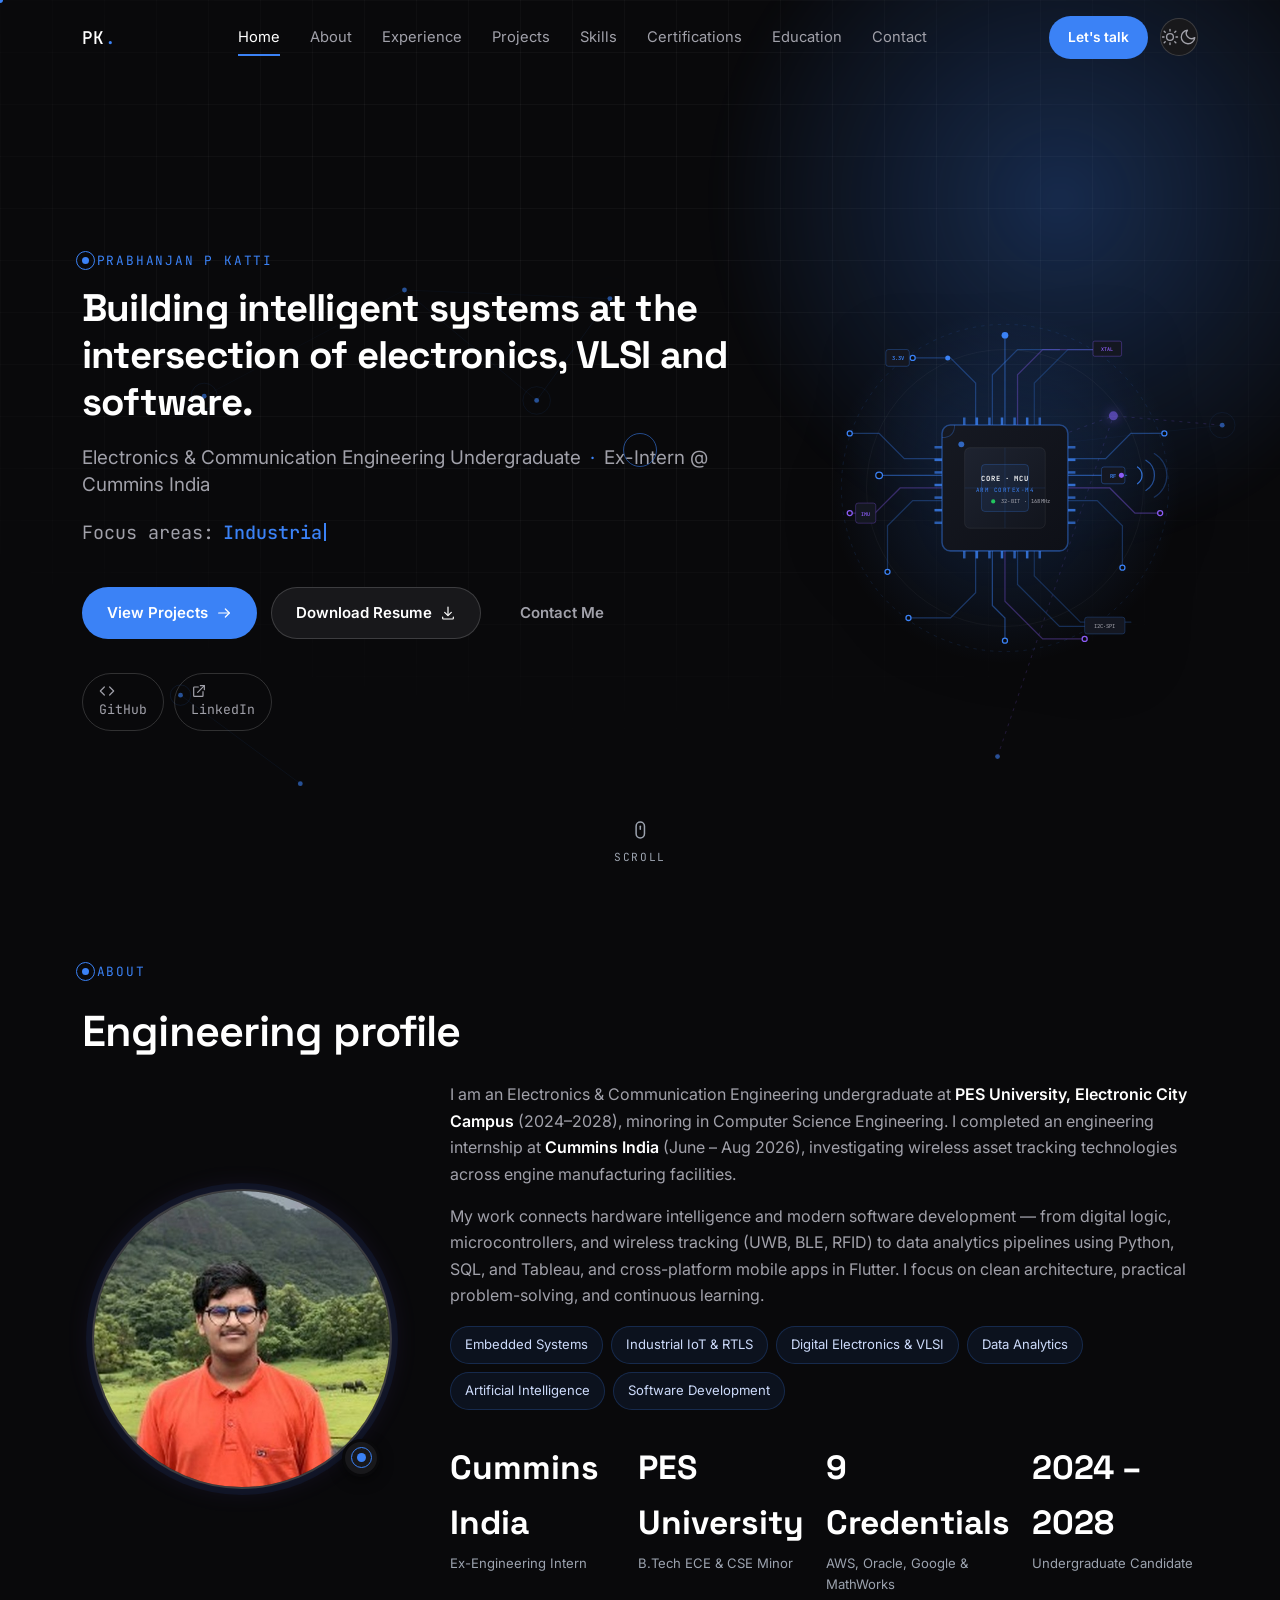
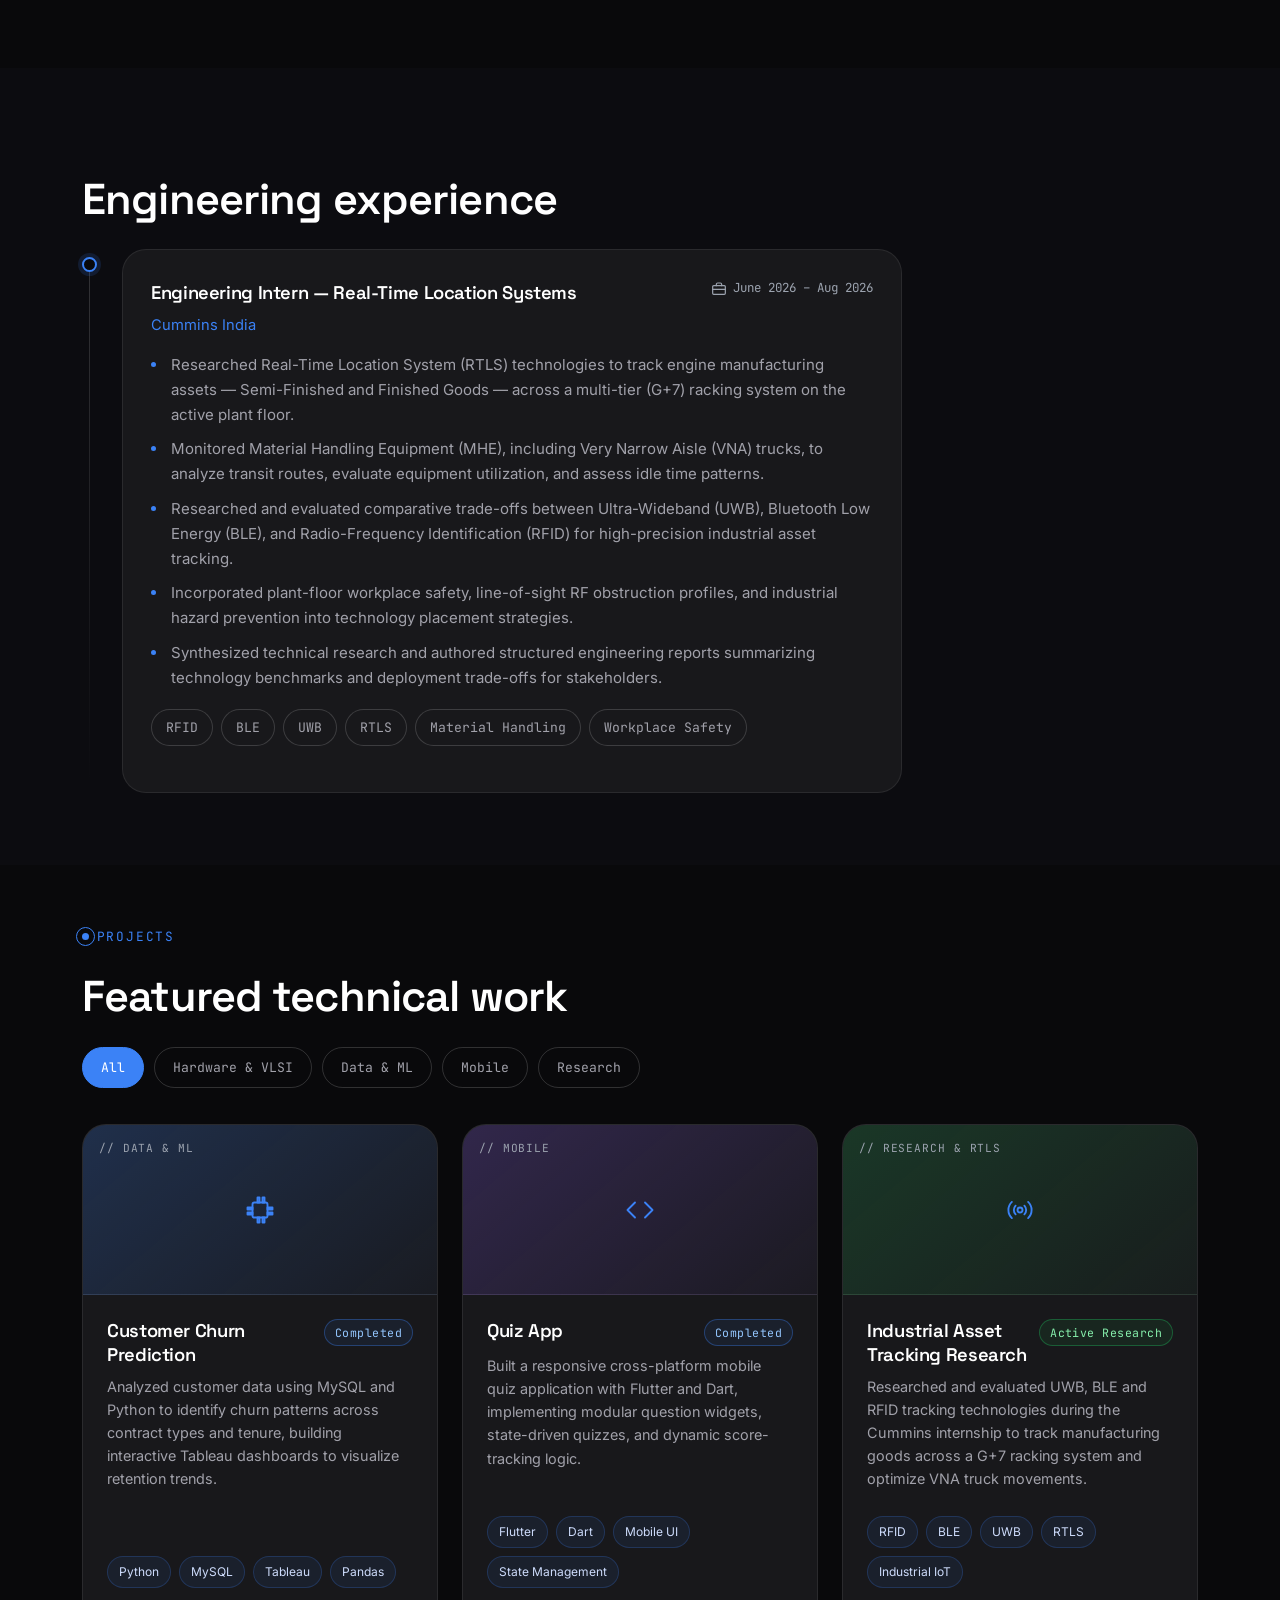
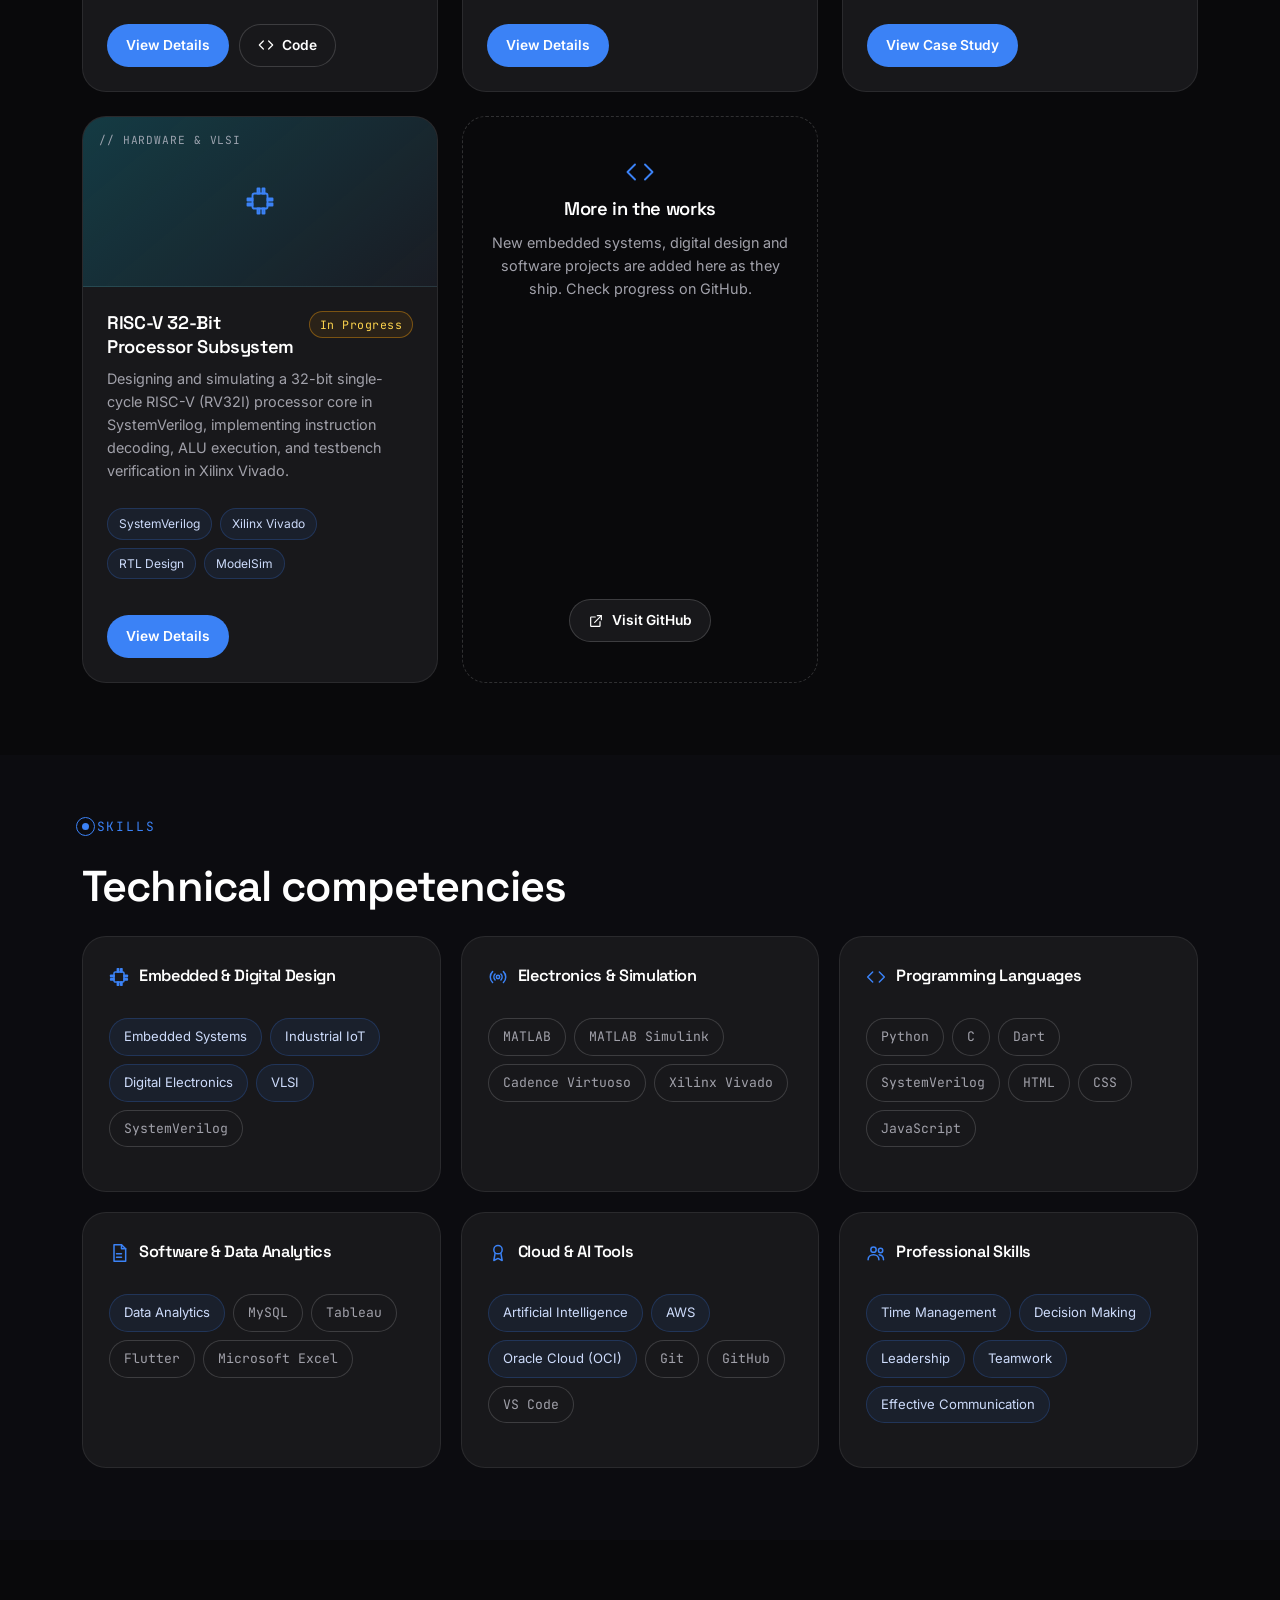
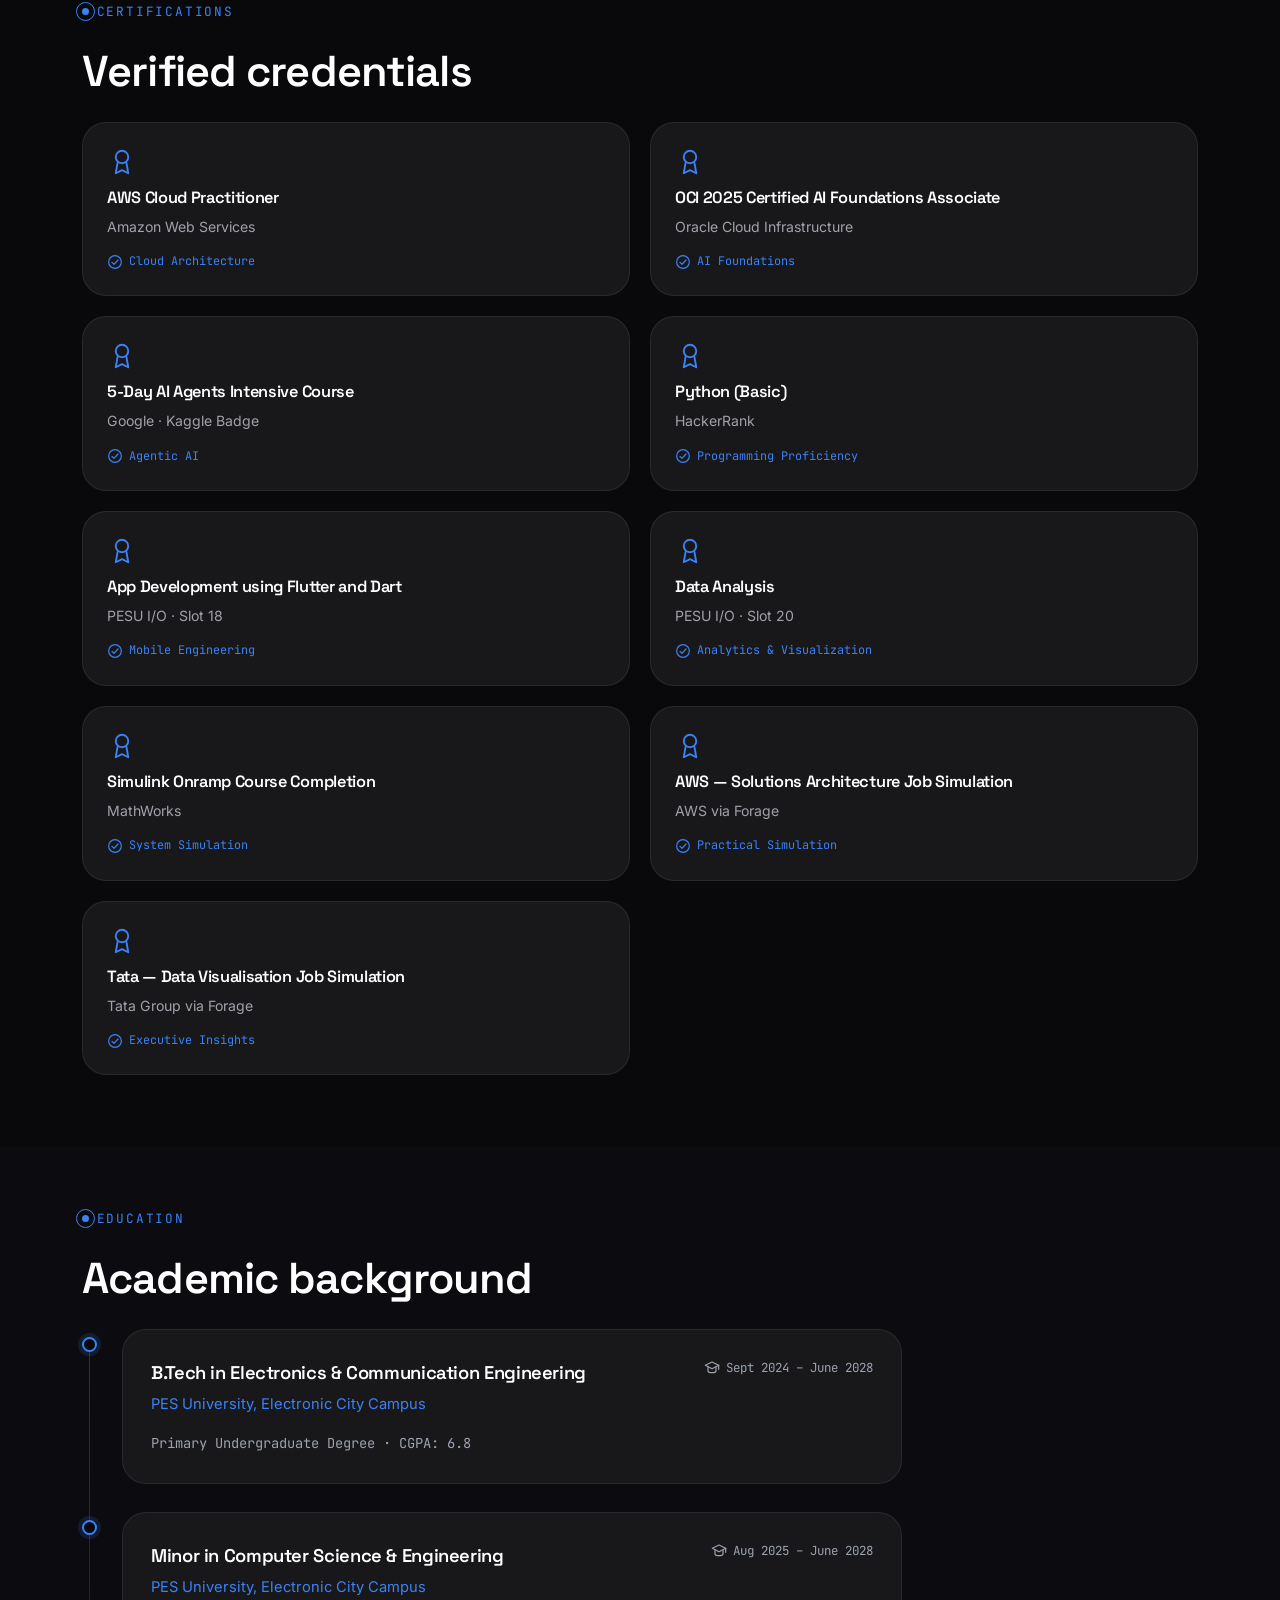
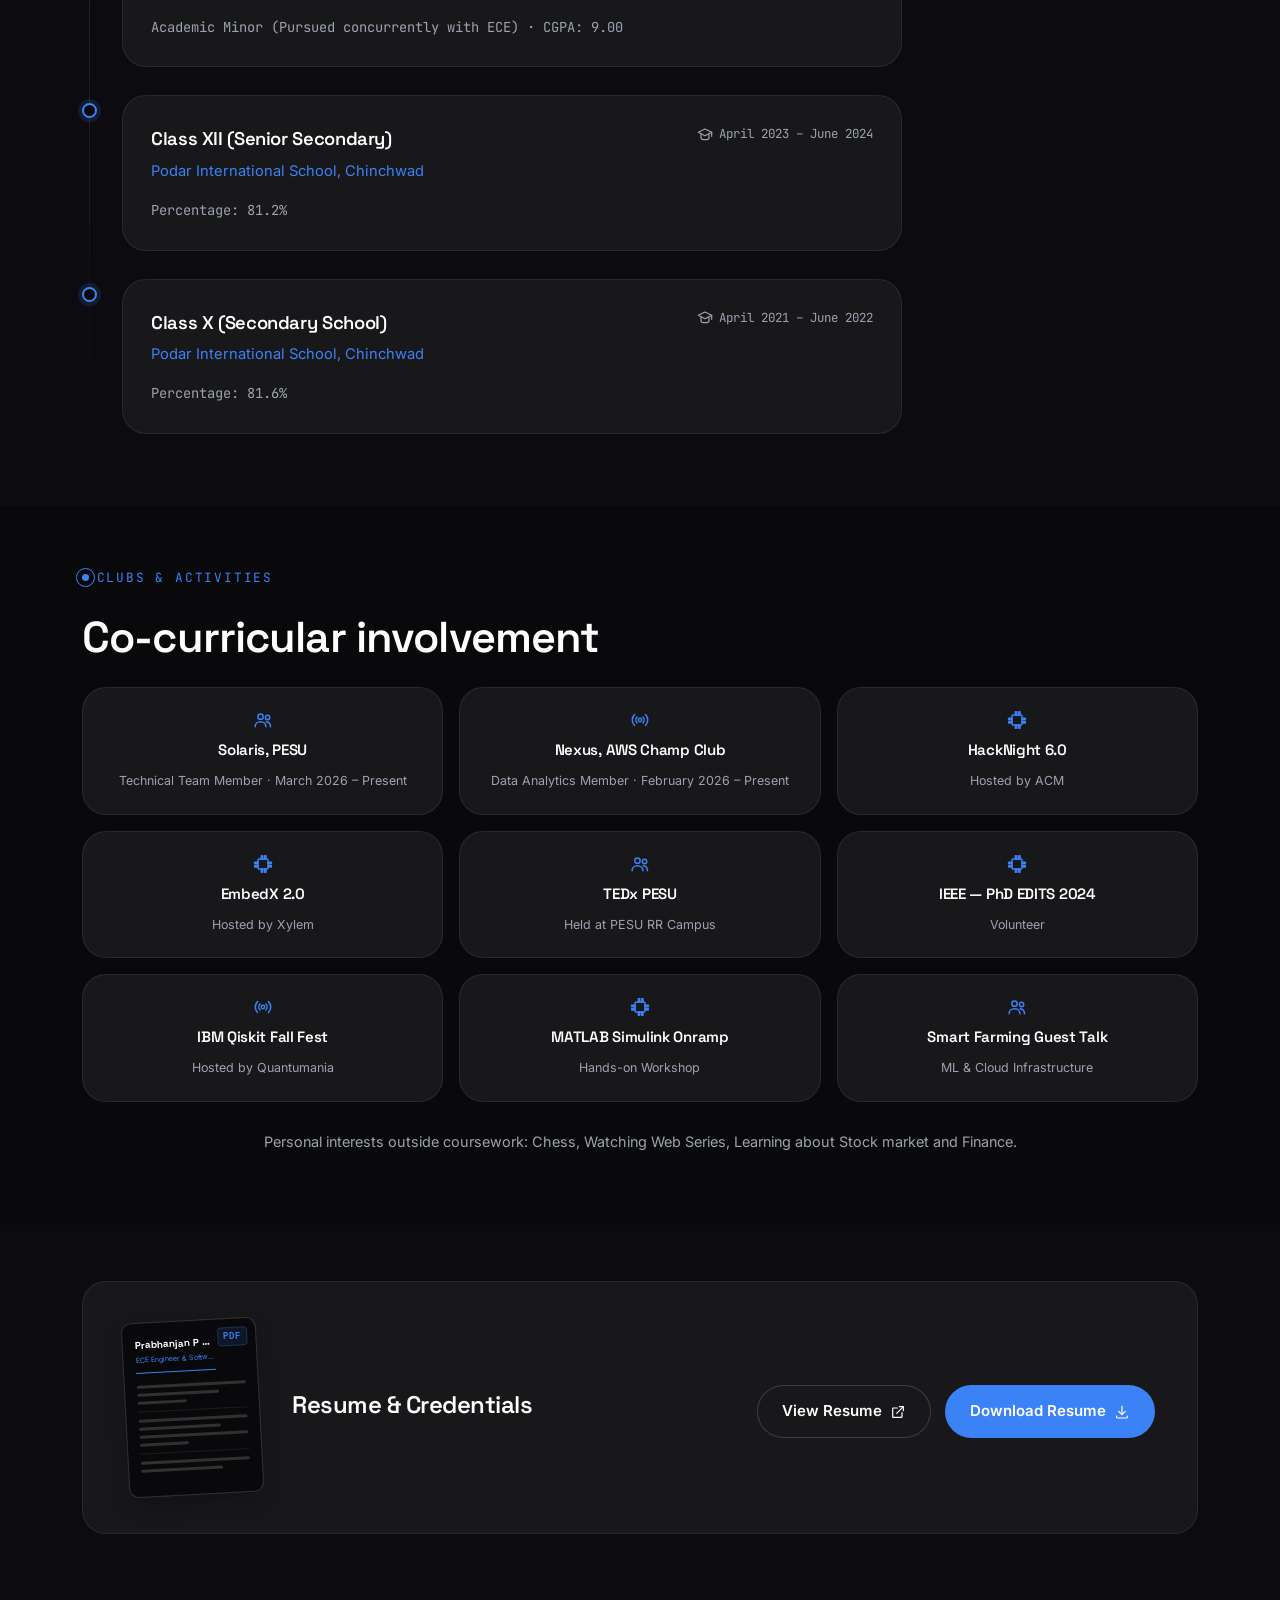
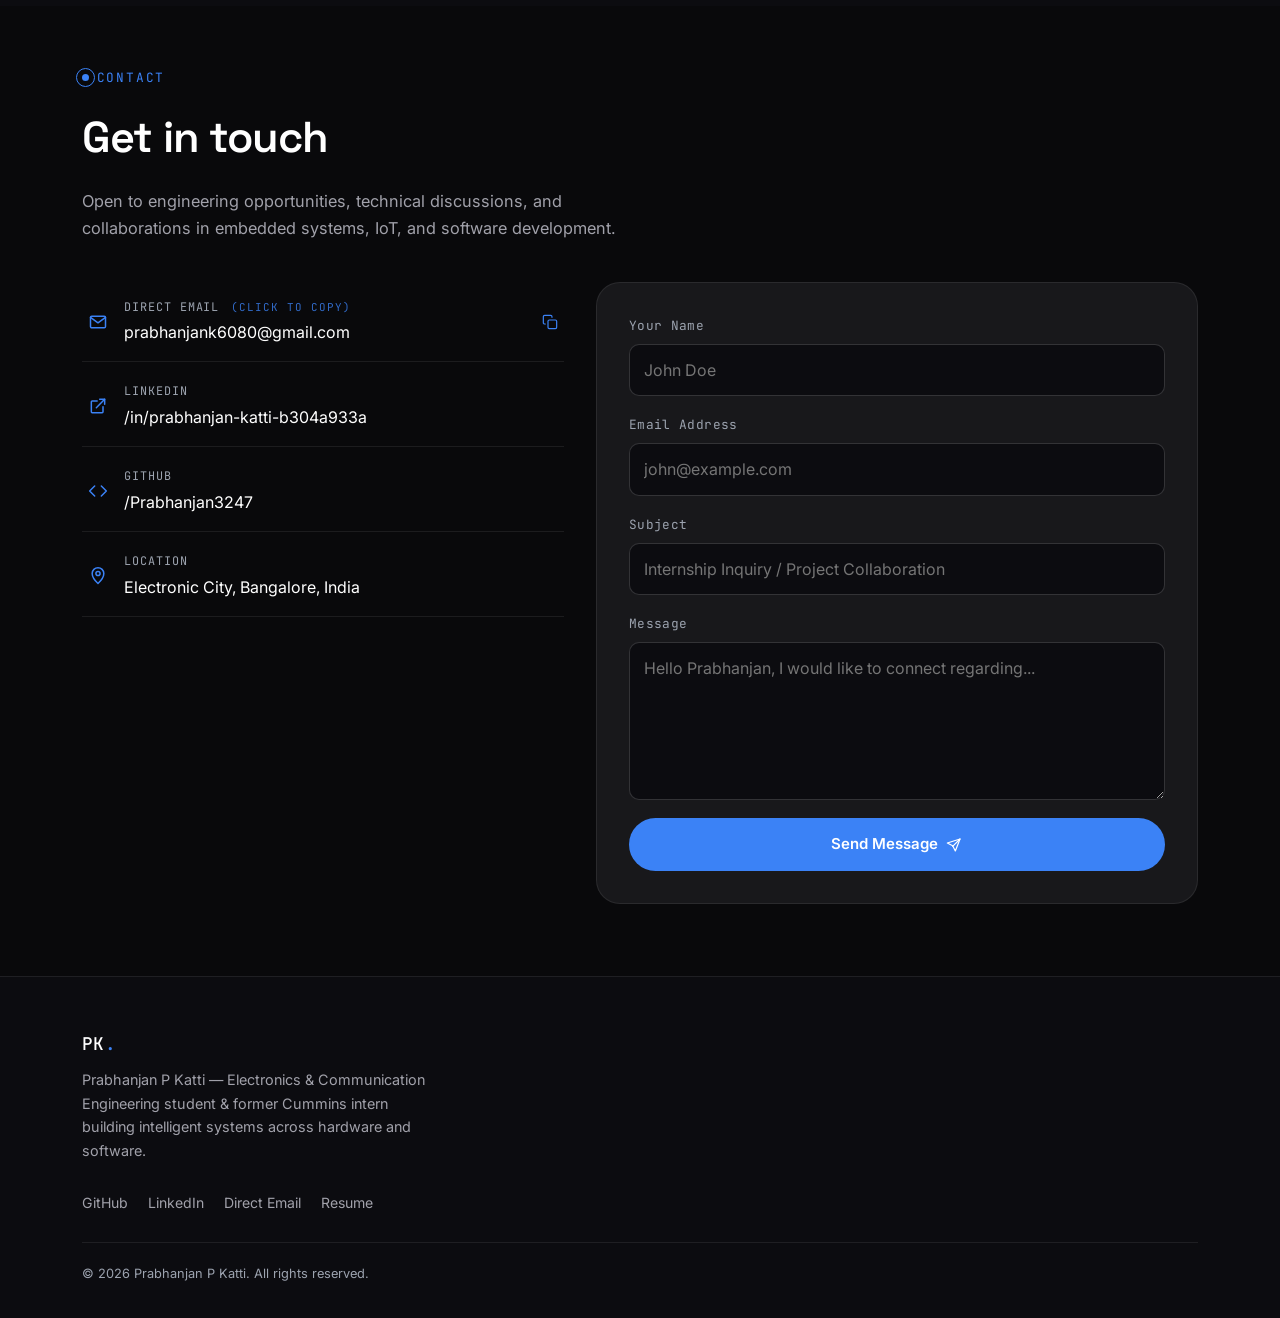
==== index.html @ 46c10429 "Improve mobile navigation drawer, hero centering, and responsive layout" ====
<!DOCTYPE html>
<html lang="en">
<head>
  <meta charset="UTF-8">
  <meta name="viewport" content="width=device-width, initial-scale=1.0">
  <title>Prabhanjan P Katti — ECE Engineer &amp; Software Developer</title>
  <meta name="description" content="Portfolio of Prabhanjan P Katti — Electronics &amp; Communication Engineering student at PES University, minoring in Computer Science, and former engineering intern at Cummins India. Focused on embedded systems, industrial IoT, AI, and software engineering.">
  <meta name="keywords" content="Prabhanjan P Katti, Electronics and Communication Engineering, PES University, Cummins India, RTLS, Embedded Systems, Industrial IoT, Python, Flutter, Tableau">
  <meta name="author" content="Prabhanjan P Katti">
  <meta name="theme-color" content="#09090B">
  <meta name="color-scheme" content="dark">

  <!-- Canonical URL -->
  <link rel="canonical" href="https://prabhanjan3247.github.io/portfolio/">

  <!-- Open Graph / Social Cards -->
  <meta property="og:title" content="Prabhanjan P Katti — ECE Engineer &amp; Software Developer">
  <meta property="og:description" content="Building intelligent systems at the intersection of electronics, VLSI and software. ECE student at PES University · Ex-Intern @ Cummins India.">
  <meta property="og:type" content="website">
  <meta property="og:url" content="https://prabhanjan3247.github.io/portfolio/">
  <meta property="og:site_name" content="Prabhanjan P Katti Portfolio">
  <meta property="og:locale" content="en_US">
  <meta property="og:image" content="https://prabhanjan3247.github.io/portfolio/assets/images/og-banner.jpg">
  <meta property="og:image:secure_url" content="https://prabhanjan3247.github.io/portfolio/assets/images/og-banner.jpg">
  <meta property="og:image:type" content="image/jpeg">
  <meta property="og:image:width" content="1792">
  <meta property="og:image:height" content="1024">
  <meta property="og:image:alt" content="Prabhanjan P Katti — ECE Engineer &amp; Software Developer Portfolio Banner">

  <!-- Twitter Card -->
  <meta name="twitter:card" content="summary_large_image">
  <meta name="twitter:url" content="https://prabhanjan3247.github.io/portfolio/">
  <meta name="twitter:title" content="Prabhanjan P Katti — ECE Engineer &amp; Software Developer">
  <meta name="twitter:description" content="Building intelligent systems at the intersection of electronics, VLSI and software.">
  <meta name="twitter:image" content="https://prabhanjan3247.github.io/portfolio/assets/images/og-banner.jpg">
  <meta name="twitter:image:alt" content="Prabhanjan P Katti — ECE Engineer &amp; Software Developer Portfolio Banner">

  <!-- Favicon -->
  <link rel="icon" type="image/svg+xml" href="assets/icons/favicon.svg">

  <!-- Fonts -->
  <link rel="preconnect" href="https://fonts.googleapis.com">
  <link rel="preconnect" href="https://fonts.gstatic.com" crossorigin>
  <link href="https://fonts.googleapis.com/css2?family=Space+Grotesk:wght@500;600;700&amp;family=Inter:wght@400;500;600&amp;family=JetBrains+Mono:wght@400;500&amp;display=swap" rel="stylesheet">

  <link rel="stylesheet" href="style.css">
  <script>
    (function() {
      try {
        var t = localStorage.getItem('portfolio-theme');
        if (t === 'light') {
          document.documentElement.setAttribute('data-theme', 'light');
        }
      } catch (e) {}
    })();
  </script>

  <!-- Structured data for SEO -->
  <script type="application/ld+json">
  {
    "@context": "https://schema.org",
    "@type": "Person",
    "name": "Prabhanjan P Katti",
    "jobTitle": "Electronics & Communication Engineering Student",
    "affiliation": "PES University, Electronic City Campus",
    "worksFor": {
      "@type": "Organization",
      "name": "Cummins India"
    },
    "sameAs": [
      "https://github.com/Prabhanjan3247",
      "https://www.linkedin.com/in/prabhanjan-katti-b304a933a"
    ]
  }
  </script>
</head>
<body>

  <!-- ============ LOADING SCREEN ============ -->
  <div class="loading-screen" id="loadingScreen" aria-hidden="true">
    <div class="loading-mark">
      <span class="loading-mark__text">PK</span>
      <span class="loading-mark__bar"><span class="loading-mark__fill"></span></span>
    </div>
  </div>

  <!-- ============ CUSTOM CURSOR (desktop only, injected/enabled via JS) ============ -->
  <div class="cursor-dot" id="cursorDot" aria-hidden="true"></div>
  <div class="cursor-outline" id="cursorOutline" aria-hidden="true"></div>

  <a class="skip-link" href="#main">Skip to content</a>

  <!-- ============ SCROLL PROGRESS BAR ============ -->
  <div class="progress-bar" id="progressBar" role="presentation"></div>

  <!-- ============ ICON SPRITE ============ -->
  <svg style="display:none" aria-hidden="true">
    <defs>
      <symbol id="icon-menu" viewBox="0 0 24 24"><line x1="3" y1="6" x2="21" y2="6"/><line x1="3" y1="12" x2="21" y2="12"/><line x1="3" y1="18" x2="21" y2="18"/></symbol>
      <symbol id="icon-close" viewBox="0 0 24 24"><line x1="5" y1="5" x2="19" y2="19"/><line x1="19" y1="5" x2="5" y2="19"/></symbol>
      <symbol id="icon-arrow-right" viewBox="0 0 24 24"><line x1="4" y1="12" x2="20" y2="12"/><polyline points="14 6 20 12 14 18"/></symbol>
      <symbol id="icon-arrow-up" viewBox="0 0 24 24"><line x1="12" y1="20" x2="12" y2="4"/><polyline points="6 10 12 4 18 10"/></symbol>
      <symbol id="icon-external" viewBox="0 0 24 24"><path d="M14 4h6v6"/><path d="M20 4L10 14"/><path d="M18 13v6a1 1 0 0 1-1 1H5a1 1 0 0 1-1-1V7a1 1 0 0 1 1-1h6"/></symbol>
      <symbol id="icon-download" viewBox="0 0 24 24"><path d="M12 3v12"/><polyline points="7 11 12 16 17 11"/><path d="M4 18v2a1 1 0 0 0 1 1h14a1 1 0 0 0 1-1v-2"/></symbol>
      <symbol id="icon-mail" viewBox="0 0 24 24"><rect x="3" y="5" width="18" height="14" rx="1.5"/><path d="M3 6.5l9 6.5 9-6.5"/></symbol>
      <symbol id="icon-phone" viewBox="0 0 24 24"><path d="M6 3h3l1.5 4.5L8 9.5a11 11 0 0 0 6.5 6.5l2-2.5L21 15v3a2 2 0 0 1-2 2A16 16 0 0 1 4 5a2 2 0 0 1 2-2z"/></symbol>
      <symbol id="icon-pin" viewBox="0 0 24 24"><path d="M12 21s7-6.5 7-12a7 7 0 0 0-14 0c0 5.5 7 12 7 12z"/><circle cx="12" cy="9" r="2.5"/></symbol>
      <symbol id="icon-code" viewBox="0 0 24 24"><polyline points="8 6 2 12 8 18"/><polyline points="16 6 22 12 16 18"/></symbol>
      <symbol id="icon-cpu" viewBox="0 0 24 24"><rect x="6" y="6" width="12" height="12" rx="1.5"/><rect x="10" y="2" width="1.6" height="4"/><rect x="14" y="2" width="1.6" height="4"/><rect x="10" y="18" width="1.6" height="4"/><rect x="14" y="18" width="1.6" height="4"/><rect x="2" y="10" width="4" height="1.6"/><rect x="2" y="14" width="4" height="1.6"/><rect x="18" y="10" width="4" height="1.6"/><rect x="18" y="14" width="4" height="1.6"/></symbol>
      <symbol id="icon-radio" viewBox="0 0 24 24"><circle cx="12" cy="12" r="2"/><path d="M8.5 8.5a5 5 0 0 0 0 7"/><path d="M15.5 8.5a5 5 0 0 1 0 7"/><path d="M5.5 5.5a9 9 0 0 0 0 13"/><path d="M18.5 5.5a9 9 0 0 1 0 13"/></symbol>
      <symbol id="icon-award" viewBox="0 0 24 24"><circle cx="12" cy="8" r="5"/><path d="M8.5 12.5L7 21l5-2.5L17 21l-1.5-8.5"/></symbol>
      <symbol id="icon-briefcase" viewBox="0 0 24 24"><rect x="2.5" y="7" width="19" height="13" rx="1.5"/><path d="M8 7V5a2 2 0 0 1 2-2h4a2 2 0 0 1 2 2v2"/><line x1="2.5" y1="12.5" x2="21.5" y2="12.5"/></symbol>
      <symbol id="icon-cap" viewBox="0 0 24 24"><path d="M12 3L2 8l10 5 10-5-10-5z"/><path d="M6 10.5V16c0 1.5 2.7 3 6 3s6-1.5 6-3v-5.5"/><path d="M22 8v6"/></symbol>
      <symbol id="icon-users" viewBox="0 0 24 24"><circle cx="9" cy="8" r="3.2"/><path d="M2.5 20c0-3.5 3-6 6.5-6s6.5 2.5 6.5 6"/><circle cx="17.5" cy="9" r="2.6"/><path d="M15.8 14c2.9.3 5.2 2.5 5.2 6"/></symbol>
      <symbol id="icon-trophy" viewBox="0 0 24 24"><path d="M7 4h10v5a5 5 0 0 1-10 0V4z"/><path d="M7 5H4a3 3 0 0 0 3 5"/><path d="M17 5h3a3 3 0 0 1-3 5"/><line x1="12" y1="14" x2="12" y2="18"/><path d="M8 21h8"/><path d="M9.5 18h5l.5 3h-6l.5-3z"/></symbol>
      <symbol id="icon-file" viewBox="0 0 24 24"><path d="M6 2h9l5 5v15H6V2z"/><path d="M15 2v5h5"/><line x1="9" y1="13" x2="15" y2="13"/><line x1="9" y1="17" x2="15" y2="17"/></symbol>
      <symbol id="icon-check" viewBox="0 0 24 24"><circle cx="12" cy="12" r="9.5"/><polyline points="7.5 12.5 10.5 15.5 16.5 9"/></symbol>
      <symbol id="icon-alert" viewBox="0 0 24 24"><circle cx="12" cy="12" r="9.5"/><line x1="12" y1="7.5" x2="12" y2="13"/><circle cx="12" cy="16.3" r="0.9" fill="currentColor" stroke="none"/></symbol>
      <symbol id="icon-send" viewBox="0 0 24 24"><line x1="21" y1="3" x2="10" y2="14"/><path d="M21 3l-7 18-4-8-8-4 19-6z"/></symbol>
      <symbol id="icon-scroll" viewBox="0 0 24 24"><rect x="7" y="2.5" width="10" height="19" rx="5"/><line x1="12" y1="7.5" x2="12" y2="11"/></symbol>
      <symbol id="icon-copy" viewBox="0 0 24 24"><rect x="9" y="9" width="13" height="13" rx="2"/><path d="M5 15H4a2 2 0 0 1-2-2V4a2 2 0 0 1 2-2h9a2 2 0 0 1 2 2v1"/></symbol>
      <symbol id="icon-sun" viewBox="0 0 24 24"><circle cx="12" cy="12" r="4.5"/><line x1="12" y1="2" x2="12" y2="4"/><line x1="12" y1="20" x2="12" y2="22"/><line x1="4.22" y1="4.22" x2="5.64" y2="5.64"/><line x1="18.36" y1="18.36" x2="19.78" y2="19.78"/><line x1="2" y1="12" x2="4" y2="12"/><line x1="20" y1="12" x2="22" y2="12"/><line x1="4.22" y1="19.78" x2="5.64" y2="18.36"/><line x1="18.36" y1="5.64" x2="19.78" y2="4.22"/></symbol>
      <symbol id="icon-moon" viewBox="0 0 24 24"><path d="M21 12.79A9 9 0 1 1 11.21 3 7 7 0 0 0 21 12.79z"/></symbol>
    </defs>
  </svg>

  <!-- ============ NAVBAR ============ -->
  <header class="nav" id="nav">
    <div class="nav__inner container">
      <a href="#home" class="nav__logo" aria-label="Back to top">
        <span class="nav__logo-mark">PK</span><span class="nav__logo-dot">.</span>
      </a>

      <nav class="nav__links" id="navLinks" aria-label="Primary navigation">
        <div class="nav__links-header">
          <span class="nav__links-title">Menu</span>
          <span class="nav__links-subtitle">Navigation</span>
        </div>
        <a href="#home" class="nav__link is-active" data-nav>
          <span class="nav__link-dot" aria-hidden="true"></span>
          <span class="nav__link-text">Home</span>
          <span class="nav__link-arrow" aria-hidden="true">›</span>
        </a>
        <a href="#about" class="nav__link" data-nav>
          <span class="nav__link-dot" aria-hidden="true"></span>
          <span class="nav__link-text">About</span>
          <span class="nav__link-arrow" aria-hidden="true">›</span>
        </a>
        <a href="#experience" class="nav__link" data-nav>
          <span class="nav__link-dot" aria-hidden="true"></span>
          <span class="nav__link-text">Experience</span>
          <span class="nav__link-arrow" aria-hidden="true">›</span>
        </a>
        <a href="#projects" class="nav__link" data-nav>
          <span class="nav__link-dot" aria-hidden="true"></span>
          <span class="nav__link-text">Projects</span>
          <span class="nav__link-arrow" aria-hidden="true">›</span>
        </a>
        <a href="#skills" class="nav__link" data-nav>
          <span class="nav__link-dot" aria-hidden="true"></span>
          <span class="nav__link-text">Skills</span>
          <span class="nav__link-arrow" aria-hidden="true">›</span>
        </a>
        <a href="#certifications" class="nav__link" data-nav>
          <span class="nav__link-dot" aria-hidden="true"></span>
          <span class="nav__link-text">Certifications</span>
          <span class="nav__link-arrow" aria-hidden="true">›</span>
        </a>
        <a href="#education" class="nav__link" data-nav>
          <span class="nav__link-dot" aria-hidden="true"></span>
          <span class="nav__link-text">Education</span>
          <span class="nav__link-arrow" aria-hidden="true">›</span>
        </a>
        <a href="#contact" class="nav__link" data-nav>
          <span class="nav__link-dot" aria-hidden="true"></span>
          <span class="nav__link-text">Contact</span>
          <span class="nav__link-arrow" aria-hidden="true">›</span>
        </a>
        <div class="nav__links-footer">
          <a href="#contact" class="btn btn--primary btn--sm nav__mobile-cta" data-nav>
            Let's talk <svg class="icon icon--sm"><use href="#icon-arrow-right"></use></svg>
          </a>
        </div>
      </nav>
      <div class="nav__backdrop" id="navBackdrop" aria-hidden="true"></div>

      <div class="nav__actions">
        <a href="#contact" class="btn btn--sm btn--primary nav__cta">Let's talk</a>
        <button class="nav__theme-toggle" id="themeToggle" aria-label="Switch to light mode" title="Toggle theme">
          <svg class="icon theme-icon theme-icon--sun"><use href="#icon-sun"></use></svg>
          <svg class="icon theme-icon theme-icon--moon"><use href="#icon-moon"></use></svg>
        </button>
        <button class="nav__toggle" id="navToggle" aria-label="Open navigation menu" aria-expanded="false" aria-controls="navLinks">
          <svg class="icon"><use href="#icon-menu"></use></svg>
        </button>
      </div>
    </div>
  </header>

  <main id="main">

    <!-- ============ HERO ============ -->
    <section class="hero" id="home">
      <canvas class="hero__canvas" id="rtlsCanvas" aria-hidden="true"></canvas>
      <div class="hero__grid" aria-hidden="true"></div>
      <div class="hero__glow" aria-hidden="true"></div>

      <div class="container hero__container">
        <div class="hero__content" data-reveal>
          <p class="eyebrow"><span class="pulse-dot"></span>Prabhanjan P Katti</p>
          <h1 class="hero__name">Building intelligent systems at the intersection of electronics, VLSI and software.</h1>
          <p class="hero__role">Electronics &amp; Communication Engineering Undergraduate <span class="hero__role-sep">·</span> Ex-Intern @ Cummins India</p>

          <p class="hero__typed">
            <span class="hero__typed-prefix">Focus areas:</span>
            <span class="hero__typed-text-wrap"><span id="typedText" class="hero__typed-text"></span><span class="hero__cursor-blink" aria-hidden="true"></span></span>
          </p>

          <div class="hero__actions">
            <a href="#projects" class="btn btn--primary">
              View Projects <svg class="icon icon--sm"><use href="#icon-arrow-right"></use></svg>
            </a>
            <a href="assets/resume/resume.pdf" class="btn btn--secondary" download="Prabhanjan_P_Katti_Resume.pdf">
              Download Resume <svg class="icon icon--sm"><use href="#icon-download"></use></svg>
            </a>
            <a href="#contact" class="btn btn--ghost">Contact Me</a>
          </div>

          <div class="hero__social">
            <a href="https://github.com/Prabhanjan3247" class="social-pill" target="_blank" rel="noopener noreferrer">
              <svg class="icon icon--sm"><use href="#icon-code"></use></svg> GitHub
            </a>
            <a href="https://www.linkedin.com/in/prabhanjan-katti-b304a933a" class="social-pill" target="_blank" rel="noopener noreferrer">
              <svg class="icon icon--sm"><use href="#icon-external"></use></svg> LinkedIn
            </a>
          </div>
        </div>

        <div class="hero__visual" aria-hidden="true" data-reveal>
          <svg viewBox="0 0 460 460" fill="none" xmlns="http://www.w3.org/2000/svg" class="hero__svg" role="img" aria-label="Embedded microcontroller architecture and circuit schematic">
            <defs>
              <radialGradient id="chipGlow" cx="50%" cy="50%" r="50%">
                <stop offset="0%" stop-color="#3B82F6" stop-opacity="0.22"/>
                <stop offset="100%" stop-color="#3B82F6" stop-opacity="0"/>
              </radialGradient>
              <linearGradient id="chipSurface" x1="0%" y1="0%" x2="100%" y2="100%">
                <stop offset="0%" stop-color="#161922"/>
                <stop offset="100%" stop-color="#0e1017"/>
              </linearGradient>
              <linearGradient id="dieSurface" x1="0%" y1="0%" x2="100%" y2="100%">
                <stop offset="0%" stop-color="#1e2330"/>
                <stop offset="100%" stop-color="#12151d"/>
              </linearGradient>
            </defs>

            <!-- Outer ambient aura -->
            <circle cx="230" cy="230" r="210" fill="url(#chipGlow)"/>
            <circle cx="230" cy="230" r="195" stroke="rgba(59, 130, 246, 0.15)" stroke-width="1" stroke-dasharray="4 6"/>
            <circle cx="230" cy="230" r="165" stroke="rgba(255, 255, 255, 0.05)" stroke-width="1"/>

            <!-- PCB Circuit Routing Traces -->
            <!-- North Traces (Power & Crystal Oscillator) -->
            <path d="M 195 155 L 195 105 L 165 75 L 120 75" stroke="rgba(59, 130, 246, 0.35)" stroke-width="1.5" stroke-linecap="round"/>
            <circle cx="120" cy="75" r="3" fill="#09090B" stroke="#3B82F6" stroke-width="1.5"/>
            <path d="M 215 155 L 215 95 L 245 65 L 295 65" stroke="rgba(59, 130, 246, 0.35)" stroke-width="1.5" stroke-linecap="round"/>
            <path d="M 230 155 L 230 48" stroke="rgba(59, 130, 246, 0.45)" stroke-width="1.5" stroke-linecap="round"/>
            <circle cx="230" cy="48" r="4" fill="#3B82F6" class="circuit-pulse-node"/>
            <!-- Crystal Oscillator XTAL connections -->
            <path d="M 245 155 L 245 95 L 275 65 L 335 65" stroke="rgba(139, 92, 246, 0.35)" stroke-width="1.5" stroke-linecap="round"/>
            <path d="M 265 155 L 265 105 L 305 65 L 335 65" stroke="rgba(59, 130, 246, 0.25)" stroke-width="1.5" stroke-linecap="round"/>

            <!-- East Traces (Wireless / RF Frontend & Antenna) -->
            <path d="M 305 195 L 350 195 L 380 165 L 420 165" stroke="rgba(59, 130, 246, 0.4)" stroke-width="1.5" stroke-linecap="round"/>
            <circle cx="420" cy="165" r="3" fill="#09090B" stroke="#3B82F6" stroke-width="1.5"/>
            <path d="M 305 215 L 375 215" stroke="rgba(59, 130, 246, 0.55)" stroke-width="1.5" stroke-linecap="round"/>
            <path d="M 305 230 L 355 230 L 385 260 L 415 260" stroke="rgba(139, 92, 246, 0.4)" stroke-width="1.5" stroke-linecap="round"/>
            <circle cx="415" cy="260" r="3" fill="#09090B" stroke="#8B5CF6" stroke-width="1.5"/>
            <path d="M 305 245 L 340 245 L 370 275 L 370 325" stroke="rgba(59, 130, 246, 0.3)" stroke-width="1.5" stroke-linecap="round"/>
            <circle cx="370" cy="325" r="3" fill="#09090B" stroke="#3B82F6" stroke-width="1.5"/>

            <!-- RF Antenna Waves -->
            <path class="rf-wave rf-wave--1" d="M 388 205 A 12 12 0 0 1 388 225" stroke="#3B82F6" stroke-width="1.5" stroke-linecap="round" fill="none" opacity="0.85"/>
            <path class="rf-wave rf-wave--2" d="M 398 197 A 21 21 0 0 1 398 233" stroke="#3B82F6" stroke-width="1.5" stroke-linecap="round" fill="none" opacity="0.55"/>
            <path class="rf-wave rf-wave--3" d="M 408 189 A 30 30 0 0 1 408 241" stroke="#3B82F6" stroke-width="1.5" stroke-linecap="round" fill="none" opacity="0.3"/>

            <!-- South Traces (Bus: I2C, SPI, UART) -->
            <path d="M 195 305 L 195 355 L 165 385 L 115 385" stroke="rgba(59, 130, 246, 0.35)" stroke-width="1.5" stroke-linecap="round"/>
            <circle cx="115" cy="385" r="3" fill="#09090B" stroke="#3B82F6" stroke-width="1.5"/>
            <path d="M 215 305 L 215 370 L 230 385 L 230 412" stroke="rgba(59, 130, 246, 0.45)" stroke-width="1.5" stroke-linecap="round"/>
            <circle cx="230" cy="412" r="3" fill="#09090B" stroke="#3B82F6" stroke-width="1.5"/>
            <path d="M 230 305 L 230 365 L 275 410 L 325 410" stroke="rgba(139, 92, 246, 0.35)" stroke-width="1.5" stroke-linecap="round"/>
            <circle cx="325" cy="410" r="3" fill="#09090B" stroke="#8B5CF6" stroke-width="1.5"/>
            <path d="M 245 305 L 245 345 L 295 395 L 345 395" stroke="rgba(59, 130, 246, 0.3)" stroke-width="1.5" stroke-linecap="round"/>
            <path d="M 265 305 L 265 335 L 320 390 L 380 390" stroke="rgba(59, 130, 246, 0.25)" stroke-width="1.5" stroke-linecap="round"/>

            <!-- West Traces (Sensors & Analog Front-End) -->
            <path d="M 155 195 L 110 195 L 80 165 L 45 165" stroke="rgba(59, 130, 246, 0.35)" stroke-width="1.5" stroke-linecap="round"/>
            <circle cx="45" cy="165" r="3" fill="#09090B" stroke="#3B82F6" stroke-width="1.5"/>
            <path d="M 155 215 L 80 215" stroke="rgba(59, 130, 246, 0.5)" stroke-width="1.5" stroke-linecap="round"/>
            <circle cx="80" cy="215" r="4" fill="#09090B" stroke="#3B82F6" stroke-width="1.5"/>
            <path d="M 155 230 L 105 230 L 75 260 L 45 260" stroke="rgba(139, 92, 246, 0.35)" stroke-width="1.5" stroke-linecap="round"/>
            <circle cx="45" cy="260" r="3" fill="#09090B" stroke="#8B5CF6" stroke-width="1.5"/>
            <path d="M 155 245 L 120 245 L 90 275 L 90 330" stroke="rgba(59, 130, 246, 0.3)" stroke-width="1.5" stroke-linecap="round"/>
            <circle cx="90" cy="330" r="3" fill="#09090B" stroke="#3B82F6" stroke-width="1.5"/>

            <!-- Peripheral Surface Mount Components -->
            <!-- LDO 3.3V Module -->
            <rect x="88" y="65" width="28" height="20" rx="3" fill="#141721" stroke="rgba(59, 130, 246, 0.35)" stroke-width="1"/>
            <text x="102" y="78" font-family="'JetBrains Mono', monospace" font-size="6.5" fill="#3B82F6" text-anchor="middle" font-weight="600">3.3V</text>

            <!-- 16MHz Crystal Oscillator -->
            <rect x="335" y="55" width="34" height="18" rx="2" fill="#141721" stroke="rgba(139, 92, 246, 0.4)" stroke-width="1"/>
            <text x="352" y="67" font-family="'JetBrains Mono', monospace" font-size="6" fill="#8B5CF6" text-anchor="middle" font-weight="600">XTAL</text>

            <!-- RF Front-End Block -->
            <rect x="345" y="205" width="28" height="20" rx="3" fill="#141721" stroke="rgba(59, 130, 246, 0.4)" stroke-width="1"/>
            <text x="359" y="218" font-family="'JetBrains Mono', monospace" font-size="6.5" fill="#3B82F6" text-anchor="middle" font-weight="600">RF</text>

            <!-- IMU / Sensor Block -->
            <rect x="52" y="248" width="24" height="24" rx="3" fill="#141721" stroke="rgba(139, 92, 246, 0.35)" stroke-width="1"/>
            <text x="64" y="263" font-family="'JetBrains Mono', monospace" font-size="6" fill="#8B5CF6" text-anchor="middle" font-weight="600">IMU</text>

            <!-- I2C / SPI Bus Header -->
            <rect x="325" y="384" width="48" height="20" rx="3" fill="#141721" stroke="rgba(59, 130, 246, 0.3)" stroke-width="1"/>
            <text x="349" y="397" font-family="'JetBrains Mono', monospace" font-size="6.5" fill="#A1A1AA" text-anchor="middle">I2C·SPI</text>

            <!-- Central Microcontroller Package (QFP / SoC) -->
            <!-- IC Lead Pins (North) -->
            <rect x="180" y="146" width="3" height="9" fill="#3B82F6" opacity="0.65"/>
            <rect x="195" y="146" width="3" height="9" fill="#3B82F6" opacity="0.8"/>
            <rect x="210" y="146" width="3" height="9" fill="#3B82F6" opacity="0.65"/>
            <rect x="225" y="146" width="3" height="9" fill="#3B82F6" opacity="0.8"/>
            <rect x="240" y="146" width="3" height="9" fill="#3B82F6" opacity="0.65"/>
            <rect x="255" y="146" width="3" height="9" fill="#3B82F6" opacity="0.8"/>
            <rect x="270" y="146" width="3" height="9" fill="#3B82F6" opacity="0.65"/>

            <!-- IC Lead Pins (South) -->
            <rect x="180" y="305" width="3" height="9" fill="#3B82F6" opacity="0.65"/>
            <rect x="195" y="305" width="3" height="9" fill="#3B82F6" opacity="0.8"/>
            <rect x="210" y="305" width="3" height="9" fill="#3B82F6" opacity="0.65"/>
            <rect x="225" y="305" width="3" height="9" fill="#3B82F6" opacity="0.8"/>
            <rect x="240" y="305" width="3" height="9" fill="#3B82F6" opacity="0.65"/>
            <rect x="255" y="305" width="3" height="9" fill="#3B82F6" opacity="0.8"/>
            <rect x="270" y="305" width="3" height="9" fill="#3B82F6" opacity="0.65"/>

            <!-- IC Lead Pins (West) -->
            <rect x="146" y="180" width="9" height="3" fill="#3B82F6" opacity="0.65"/>
            <rect x="146" y="195" width="9" height="3" fill="#3B82F6" opacity="0.8"/>
            <rect x="146" y="210" width="9" height="3" fill="#3B82F6" opacity="0.65"/>
            <rect x="146" y="225" width="9" height="3" fill="#3B82F6" opacity="0.8"/>
            <rect x="146" y="240" width="9" height="3" fill="#3B82F6" opacity="0.65"/>
            <rect x="146" y="255" width="9" height="3" fill="#3B82F6" opacity="0.8"/>
            <rect x="146" y="270" width="9" height="3" fill="#3B82F6" opacity="0.65"/>

            <!-- IC Lead Pins (East) -->
            <rect x="305" y="180" width="9" height="3" fill="#3B82F6" opacity="0.65"/>
            <rect x="305" y="195" width="9" height="3" fill="#3B82F6" opacity="0.8"/>
            <rect x="305" y="210" width="9" height="3" fill="#3B82F6" opacity="0.65"/>
            <rect x="305" y="225" width="9" height="3" fill="#3B82F6" opacity="0.8"/>
            <rect x="305" y="240" width="9" height="3" fill="#3B82F6" opacity="0.65"/>
            <rect x="305" y="255" width="9" height="3" fill="#3B82F6" opacity="0.8"/>
            <rect x="305" y="270" width="9" height="3" fill="#3B82F6" opacity="0.65"/>

            <!-- Chip Package Body -->
            <rect x="155" y="155" width="150" height="150" rx="10" fill="url(#chipSurface)" stroke="rgba(59, 130, 246, 0.45)" stroke-width="1.8"/>

            <!-- Pin 1 Notch & Dot -->
            <path d="M 155 170 Q 170 170 170 155" fill="none" stroke="rgba(59, 130, 246, 0.3)" stroke-width="1.2"/>
            <circle cx="178" cy="178" r="3.5" fill="#3B82F6" opacity="0.75"/>

            <!-- Silicon Die Area -->
            <rect x="182" y="182" width="96" height="96" rx="6" fill="url(#dieSurface)" stroke="rgba(255, 255, 255, 0.08)" stroke-width="1"/>
            <path d="M 182 230 L 278 230 M 230 182 L 230 278" stroke="rgba(59, 130, 246, 0.15)" stroke-width="1"/>

            <!-- Core Logic Island -->
            <rect x="202" y="202" width="56" height="56" rx="4" fill="rgba(59, 130, 246, 0.08)" stroke="rgba(59, 130, 246, 0.3)" stroke-width="1"/>

            <!-- Typography inside Chip (General Embedded / Core Architecture) -->
            <text x="230" y="222" font-family="'JetBrains Mono', monospace" font-size="8.5" font-weight="600" fill="#FFFFFF" text-anchor="middle" letter-spacing="0.1em">CORE · MCU</text>
            <text x="230" y="235" font-family="'JetBrains Mono', monospace" font-size="7" fill="#3B82F6" text-anchor="middle" letter-spacing="0.08em">ARM CORTEX-M4</text>
            <circle cx="216" cy="246" r="2.5" fill="#22C55E" class="mcu-status-dot"/>
            <text x="225" y="248" font-family="'JetBrains Mono', monospace" font-size="6.5" fill="#A1A1AA" letter-spacing="0.06em">32-BIT · 168MHz</text>

            <!-- Dynamic traveling signal pulse along key traces -->
            <circle cx="0" cy="0" r="3" fill="#3B82F6" class="signal-packet-1">
              <animateMotion path="M 120 75 L 165 75 L 195 105 L 195 155" dur="4s" repeatCount="indefinite" />
            </circle>
            <circle cx="0" cy="0" r="3" fill="#8B5CF6" class="signal-packet-2">
              <animateMotion path="M 305 215 L 375 215 L 388 205" dur="3s" repeatCount="indefinite" />
            </circle>
          </svg>
        </div>
      </div>

      <a href="#about" class="hero__scroll-cue" aria-label="Scroll to About section">
        <svg class="icon"><use href="#icon-scroll"></use></svg>
        <span>Scroll</span>
      </a>
    </section>

    <!-- ============ ABOUT ============ -->
    <section class="section" id="about">
      <div class="container">
        <p class="eyebrow" data-reveal><span class="pulse-dot"></span>About</p>
        <h2 class="section__title" data-reveal>Engineering profile</h2>

        <div class="about__grid">
          <div class="about__visual" data-reveal>
            <div class="avatar-frame">
              <div class="avatar-frame__inner">
                <img src="assets/images/profile.jpg" alt="Prabhanjan P Katti portrait" class="avatar-frame__img">
              </div>
              <span class="avatar-frame__badge" title="Active Engineering Student &amp; Intern"><span class="pulse-dot"></span></span>
            </div>
          </div>

          <div class="about__text" data-reveal>
            <p>I am an Electronics &amp; Communication Engineering undergraduate at <strong>PES University, Electronic City Campus</strong> (2024–2028), minoring in Computer Science Engineering. I completed an engineering internship at <strong>Cummins India</strong> (June – Aug 2026), investigating wireless asset tracking technologies across engine manufacturing facilities.</p>
            <p>My work connects hardware intelligence and modern software development — from digital logic, microcontrollers, and wireless tracking (UWB, BLE, RFID) to data analytics pipelines using Python, SQL, and Tableau, and cross-platform mobile apps in Flutter. I focus on clean architecture, practical problem-solving, and continuous learning.</p>

            <div class="chip-row">
              <span class="chip">Embedded Systems</span>
              <span class="chip">Industrial IoT &amp; RTLS</span>
              <span class="chip">Digital Electronics &amp; VLSI</span>
              <span class="chip">Data Analytics</span>
              <span class="chip">Artificial Intelligence</span>
              <span class="chip">Software Development</span>
            </div>

            <div class="stats">
              <div class="stat">
                <span class="stat__number">Cummins India</span>
                <span class="stat__label">Ex-Engineering Intern</span>
              </div>
              <div class="stat">
                <span class="stat__number">PES University</span>
                <span class="stat__label">B.Tech ECE &amp; CSE Minor</span>
              </div>
              <div class="stat">
                <span class="stat__number">9 Credentials</span>
                <span class="stat__label">AWS, Oracle, Google &amp; MathWorks</span>
              </div>
              <div class="stat">
                <span class="stat__number">2024 – 2028</span>
                <span class="stat__label">Undergraduate Candidate</span>
              </div>
            </div>

          </div>
        </div>
      </div>
    </section>

    <!-- ============ EXPERIENCE ============ -->
    <section class="section section--alt" id="experience">
      <div class="container">
        <p class="eyebrow" data-reveal><span class="pulse-dot"></span>Experience</p>
        <h2 class="section__title" data-reveal>Engineering experience</h2>

        <div class="timeline">
          <div class="timeline__item" data-reveal>
            <div class="timeline__marker"><span class="timeline__dot"></span></div>
            <div class="timeline__card card">
              <div class="timeline__card-head">
                <div>
                  <h3 class="timeline__role">Engineering Intern — Real-Time Location Systems</h3>
                  <p class="timeline__org">Cummins India</p>
                </div>
                <span class="timeline__date"><svg class="icon icon--sm"><use href="#icon-briefcase"></use></svg>June 2026 – Aug 2026</span>
              </div>
              <ul class="timeline__list">
                <li>Researched Real-Time Location System (RTLS) technologies to track engine manufacturing assets — Semi-Finished and Finished Goods — across a multi-tier (G+7) racking system on the active plant floor.</li>
                <li>Monitored Material Handling Equipment (MHE), including Very Narrow Aisle (VNA) trucks, to analyze transit routes, evaluate equipment utilization, and assess idle time patterns.</li>
                <li>Researched and evaluated comparative trade-offs between Ultra-Wideband (UWB), Bluetooth Low Energy (BLE), and Radio-Frequency Identification (RFID) for high-precision industrial asset tracking.</li>
                <li>Incorporated plant-floor workplace safety, line-of-sight RF obstruction profiles, and industrial hazard prevention into technology placement strategies.</li>
                <li>Synthesized technical research and authored structured engineering reports summarizing technology benchmarks and deployment trade-offs for stakeholders.</li>
              </ul>
              <div class="chip-row">
                <span class="chip chip--mono">RFID</span>
                <span class="chip chip--mono">BLE</span>
                <span class="chip chip--mono">UWB</span>
                <span class="chip chip--mono">RTLS</span>
                <span class="chip chip--mono">Material Handling</span>
                <span class="chip chip--mono">Workplace Safety</span>
              </div>
            </div>
          </div>
        </div>
      </div>
    </section>

    <!-- ============ PROJECTS ============ -->
    <section class="section" id="projects">
      <div class="container">
        <p class="eyebrow" data-reveal><span class="pulse-dot"></span>Projects</p>
        <h2 class="section__title" data-reveal>Featured technical work</h2>

        <div class="project-filters" data-reveal role="group" aria-label="Filter projects by category">
          <button class="filter-btn is-active" data-filter="all" aria-pressed="true">All</button>
          <button class="filter-btn" data-filter="embedded" aria-pressed="false">Hardware &amp; VLSI</button>
          <button class="filter-btn" data-filter="data" aria-pressed="false">Data &amp; ML</button>
          <button class="filter-btn" data-filter="mobile" aria-pressed="false">Mobile</button>
          <button class="filter-btn" data-filter="research" aria-pressed="false">Research</button>
        </div>

        <div class="project-grid">

          <!-- 1. Customer Churn Prediction -->
          <article class="project-card card" data-category="data" data-reveal>
            <div class="project-card__image project-card__image--data">
              <span class="project-card__image-tag">// DATA &amp; ML</span>
              <svg class="icon icon--lg"><use href="#icon-cpu"></use></svg>
            </div>
            <div class="project-card__body">
              <div class="project-card__header">
                <h3 class="project-card__title">Customer Churn Prediction</h3>
                <span class="project-status project-status--completed">Completed</span>
              </div>
              <p class="project-card__desc">Analyzed customer data using MySQL and Python to identify churn patterns across contract types and tenure, building interactive Tableau dashboards to visualize retention trends.</p>
              <div class="chip-row">
                <span class="chip chip--sm">Python</span>
                <span class="chip chip--sm">MySQL</span>
                <span class="chip chip--sm">Tableau</span>
                <span class="chip chip--sm">Pandas</span>
              </div>
              <div class="project-card__actions">
                <button type="button" class="btn btn--sm btn--primary" data-project-id="project-churn">
                  View Details
                </button>
                <a href="https://github.com/Prabhanjan3247/Customer-Churn-Prediction" class="btn btn--sm btn--secondary" target="_blank" rel="noopener noreferrer">
                  <svg class="icon icon--sm"><use href="#icon-code"></use></svg> Code
                </a>
              </div>
            </div>
          </article>

          <!-- 2. Quiz App -->
          <article class="project-card card" data-category="mobile" data-reveal>
            <div class="project-card__image project-card__image--mobile">
              <span class="project-card__image-tag">// MOBILE</span>
              <svg class="icon icon--lg"><use href="#icon-code"></use></svg>
            </div>
            <div class="project-card__body">
              <div class="project-card__header">
                <h3 class="project-card__title">Quiz App</h3>
                <span class="project-status project-status--completed">Completed</span>
              </div>
              <p class="project-card__desc">Built a responsive cross-platform mobile quiz application with Flutter and Dart, implementing modular question widgets, state-driven quizzes, and dynamic score-tracking logic.</p>
              <div class="chip-row">
                <span class="chip chip--sm">Flutter</span>
                <span class="chip chip--sm">Dart</span>
                <span class="chip chip--sm">Mobile UI</span>
                <span class="chip chip--sm">State Management</span>
              </div>
              <div class="project-card__actions">
                <button type="button" class="btn btn--sm btn--primary" data-project-id="project-quiz">
                  View Details
                </button>
              </div>
            </div>
          </article>

          <!-- 3. Industrial Asset Tracking Research -->
          <article class="project-card card" data-category="research" data-reveal>
            <div class="project-card__image project-card__image--research">
              <span class="project-card__image-tag">// RESEARCH &amp; RTLS</span>
              <svg class="icon icon--lg"><use href="#icon-radio"></use></svg>
            </div>
            <div class="project-card__body">
              <div class="project-card__header">
                <h3 class="project-card__title">Industrial Asset Tracking Research</h3>
                <span class="project-status project-status--research">Active Research</span>
              </div>
              <p class="project-card__desc">Researched and evaluated UWB, BLE and RFID tracking technologies during the Cummins internship to track manufacturing goods across a G+7 racking system and optimize VNA truck movements.</p>
              <div class="chip-row">
                <span class="chip chip--sm">RFID</span>
                <span class="chip chip--sm">BLE</span>
                <span class="chip chip--sm">UWB</span>
                <span class="chip chip--sm">RTLS</span>
                <span class="chip chip--sm">Industrial IoT</span>
              </div>
              <div class="project-card__actions">
                <button type="button" class="btn btn--sm btn--primary" data-project-id="project-rtls">
                  View Case Study
                </button>
              </div>
            </div>
          </article>

          <!-- 4. RISC-V 32-Bit Processor Subsystem -->
          <article class="project-card card" data-category="embedded" data-reveal>
            <div class="project-card__image project-card__image--embedded">
              <span class="project-card__image-tag">// HARDWARE &amp; VLSI</span>
              <svg class="icon icon--lg"><use href="#icon-cpu"></use></svg>
            </div>
            <div class="project-card__body">
              <div class="project-card__header">
                <h3 class="project-card__title">RISC-V 32-Bit Processor Subsystem</h3>
                <span class="project-status project-status--in-progress">In Progress</span>
              </div>
              <p class="project-card__desc">Designing and simulating a 32-bit single-cycle RISC-V (RV32I) processor core in SystemVerilog, implementing instruction decoding, ALU execution, and testbench verification in Xilinx Vivado.</p>
              <div class="chip-row">
                <span class="chip chip--sm">SystemVerilog</span>
                <span class="chip chip--sm">Xilinx Vivado</span>
                <span class="chip chip--sm">RTL Design</span>
                <span class="chip chip--sm">ModelSim</span>
              </div>
              <div class="project-card__actions">
                <button type="button" class="btn btn--sm btn--primary" data-project-id="project-riscv">
                  View Details
                </button>
              </div>
            </div>
          </article>

          <!-- Future/In progress -->
          <article class="project-card project-card--future card" data-category="future" data-reveal>
            <div class="project-card__body project-card__body--center">
              <svg class="icon icon--lg"><use href="#icon-code"></use></svg>
              <h3 class="project-card__title">More in the works</h3>
              <p class="project-card__desc">New embedded systems, digital design and software projects are added here as they ship. Check progress on GitHub.</p>
              <div class="project-card__actions">
                <a href="https://github.com/Prabhanjan3247" class="btn btn--sm btn--secondary" target="_blank" rel="noopener noreferrer">
                  <svg class="icon icon--sm"><use href="#icon-external"></use></svg> Visit GitHub
                </a>
              </div>
            </div>
          </article>

        </div>
      </div>
    </section>

    <!-- ============ SKILLS ============ -->
    <section class="section section--alt" id="skills">
      <div class="container">
        <p class="eyebrow" data-reveal><span class="pulse-dot"></span>Skills</p>
        <h2 class="section__title" data-reveal>Technical competencies</h2>

        <div class="skills-grid">
          <!-- 1. Embedded Systems & Digital Design -->
          <div class="skill-card card" data-reveal>
            <h3 class="skill-card__title"><svg class="icon"><use href="#icon-cpu"></use></svg>Embedded &amp; Digital Design</h3>
            <div class="chip-row">
              <span class="chip">Embedded Systems</span>
              <span class="chip">Industrial IoT</span>
              <span class="chip">Digital Electronics</span>
              <span class="chip">VLSI</span>
              <span class="chip chip--mono">SystemVerilog</span>
            </div>
          </div>

          <!-- 2. Electronics & Simulation -->
          <div class="skill-card card" data-reveal>
            <h3 class="skill-card__title"><svg class="icon"><use href="#icon-radio"></use></svg>Electronics &amp; Simulation</h3>
            <div class="chip-row">
              <span class="chip chip--mono">MATLAB</span>
              <span class="chip chip--mono">MATLAB Simulink</span>
              <span class="chip chip--mono">Cadence Virtuoso</span>
              <span class="chip chip--mono">Xilinx Vivado</span>
            </div>
          </div>

          <!-- 3. Programming Languages -->
          <div class="skill-card card" data-reveal>
            <h3 class="skill-card__title"><svg class="icon"><use href="#icon-code"></use></svg>Programming Languages</h3>
            <div class="chip-row">
              <span class="chip chip--mono">Python</span>
              <span class="chip chip--mono">C</span>
              <span class="chip chip--mono">Dart</span>
              <span class="chip chip--mono">SystemVerilog</span>
              <span class="chip chip--mono">HTML</span>
              <span class="chip chip--mono">CSS</span>
              <span class="chip chip--mono">JavaScript</span>
            </div>
          </div>

          <!-- 4. Software & Data Analytics -->
          <div class="skill-card card" data-reveal>
            <h3 class="skill-card__title"><svg class="icon"><use href="#icon-file"></use></svg>Software &amp; Data Analytics</h3>
            <div class="chip-row">
              <span class="chip">Data Analytics</span>
              <span class="chip chip--mono">MySQL</span>
              <span class="chip chip--mono">Tableau</span>
              <span class="chip chip--mono">Flutter</span>
              <span class="chip chip--mono">Microsoft Excel</span>
            </div>
          </div>

          <!-- 5. Cloud & AI Tools -->
          <div class="skill-card card" data-reveal>
            <h3 class="skill-card__title"><svg class="icon"><use href="#icon-award"></use></svg>Cloud &amp; AI Tools</h3>
            <div class="chip-row">
              <span class="chip">Artificial Intelligence</span>
              <span class="chip">AWS</span>
              <span class="chip">Oracle Cloud (OCI)</span>
              <span class="chip chip--mono">Git</span>
              <span class="chip chip--mono">GitHub</span>
              <span class="chip chip--mono">VS Code</span>
            </div>
          </div>

          <!-- 6. Professional & Soft Skills -->
          <div class="skill-card card" data-reveal>
            <h3 class="skill-card__title"><svg class="icon"><use href="#icon-users"></use></svg>Professional Skills</h3>
            <div class="chip-row">
              <span class="chip">Time Management</span>
              <span class="chip">Decision Making</span>
              <span class="chip">Leadership</span>
              <span class="chip">Teamwork</span>
              <span class="chip">Effective Communication</span>
            </div>
          </div>
        </div>
      </div>
    </section>

    <!-- ============ CERTIFICATIONS ============ -->
    <section class="section" id="certifications">
      <div class="container">
        <p class="eyebrow" data-reveal><span class="pulse-dot"></span>Certifications</p>
        <h2 class="section__title" data-reveal>Verified credentials</h2>

        <div class="cert-grid">
          <div class="cert-card card" data-reveal>
            <svg class="icon icon--lg cert-card__icon"><use href="#icon-award"></use></svg>
            <h3 class="cert-card__title">AWS Cloud Practitioner</h3>
            <p class="cert-card__org">Amazon Web Services</p>
            <span class="cert-card__badge"><svg class="icon icon--sm"><use href="#icon-check"></use></svg> Cloud Architecture</span>
          </div>

          <div class="cert-card card" data-reveal>
            <svg class="icon icon--lg cert-card__icon"><use href="#icon-award"></use></svg>
            <h3 class="cert-card__title">OCI 2025 Certified AI Foundations Associate</h3>
            <p class="cert-card__org">Oracle Cloud Infrastructure</p>
            <span class="cert-card__badge"><svg class="icon icon--sm"><use href="#icon-check"></use></svg> AI Foundations</span>
          </div>

          <div class="cert-card card" data-reveal>
            <svg class="icon icon--lg cert-card__icon"><use href="#icon-award"></use></svg>
            <h3 class="cert-card__title">5-Day AI Agents Intensive Course</h3>
            <p class="cert-card__org">Google · Kaggle Badge</p>
            <span class="cert-card__badge"><svg class="icon icon--sm"><use href="#icon-check"></use></svg> Agentic AI</span>
          </div>

          <div class="cert-card card" data-reveal>
            <svg class="icon icon--lg cert-card__icon"><use href="#icon-award"></use></svg>
            <h3 class="cert-card__title">Python (Basic)</h3>
            <p class="cert-card__org">HackerRank</p>
            <span class="cert-card__badge"><svg class="icon icon--sm"><use href="#icon-check"></use></svg> Programming Proficiency</span>
          </div>

          <div class="cert-card card" data-reveal>
            <svg class="icon icon--lg cert-card__icon"><use href="#icon-award"></use></svg>
            <h3 class="cert-card__title">App Development using Flutter and Dart</h3>
            <p class="cert-card__org">PESU I/O · Slot 18</p>
            <span class="cert-card__badge"><svg class="icon icon--sm"><use href="#icon-check"></use></svg> Mobile Engineering</span>
          </div>

          <div class="cert-card card" data-reveal>
            <svg class="icon icon--lg cert-card__icon"><use href="#icon-award"></use></svg>
            <h3 class="cert-card__title">Data Analysis</h3>
            <p class="cert-card__org">PESU I/O · Slot 20</p>
            <span class="cert-card__badge"><svg class="icon icon--sm"><use href="#icon-check"></use></svg> Analytics &amp; Visualization</span>
          </div>

          <div class="cert-card card" data-reveal>
            <svg class="icon icon--lg cert-card__icon"><use href="#icon-award"></use></svg>
            <h3 class="cert-card__title">Simulink Onramp Course Completion</h3>
            <p class="cert-card__org">MathWorks</p>
            <span class="cert-card__badge"><svg class="icon icon--sm"><use href="#icon-check"></use></svg> System Simulation</span>
          </div>

          <div class="cert-card card" data-reveal>
            <svg class="icon icon--lg cert-card__icon"><use href="#icon-award"></use></svg>
            <h3 class="cert-card__title">AWS — Solutions Architecture Job Simulation</h3>
            <p class="cert-card__org">AWS via Forage</p>
            <span class="cert-card__badge"><svg class="icon icon--sm"><use href="#icon-check"></use></svg> Practical Simulation</span>
          </div>

          <div class="cert-card card" data-reveal>
            <svg class="icon icon--lg cert-card__icon"><use href="#icon-award"></use></svg>
            <h3 class="cert-card__title">Tata — Data Visualisation Job Simulation</h3>
            <p class="cert-card__org">Tata Group via Forage</p>
            <span class="cert-card__badge"><svg class="icon icon--sm"><use href="#icon-check"></use></svg> Executive Insights</span>
          </div>
        </div>
      </div>
    </section>

    <!-- ============ EDUCATION ============ -->
    <section class="section section--alt" id="education">
      <div class="container">
        <p class="eyebrow" data-reveal><span class="pulse-dot"></span>Education</p>
        <h2 class="section__title" data-reveal>Academic background</h2>

        <div class="timeline">
          <!-- Major Degree -->
          <div class="timeline__item" data-reveal>
            <div class="timeline__marker"><span class="timeline__dot"></span></div>
            <div class="timeline__card card">
              <div class="timeline__card-head">
                <div>
                  <h3 class="timeline__role">B.Tech in Electronics &amp; Communication Engineering</h3>
                  <p class="timeline__org">PES University, Electronic City Campus</p>
                </div>
                <span class="timeline__date"><svg class="icon icon--sm"><use href="#icon-cap"></use></svg>Sept 2024 – June 2028</span>
              </div>
              <p class="timeline__meta">Primary Undergraduate Degree · CGPA: 6.8</p>
            </div>
          </div>

          <!-- Academic Minor -->
          <div class="timeline__item" data-reveal>
            <div class="timeline__marker"><span class="timeline__dot"></span></div>
            <div class="timeline__card card">
              <div class="timeline__card-head">
                <div>
                  <h3 class="timeline__role">Minor in Computer Science &amp; Engineering</h3>
                  <p class="timeline__org">PES University, Electronic City Campus</p>
                </div>
                <span class="timeline__date"><svg class="icon icon--sm"><use href="#icon-cap"></use></svg>Aug 2025 – June 2028</span>
              </div>
              <p class="timeline__meta">Academic Minor (Pursued concurrently with ECE) · CGPA: 9.00</p>
            </div>
          </div>

          <!-- Class XII -->
          <div class="timeline__item" data-reveal>
            <div class="timeline__marker"><span class="timeline__dot"></span></div>
            <div class="timeline__card card">
              <div class="timeline__card-head">
                <div>
                  <h3 class="timeline__role">Class XII (Senior Secondary)</h3>
                  <p class="timeline__org">Podar International School, Chinchwad</p>
                </div>
                <span class="timeline__date"><svg class="icon icon--sm"><use href="#icon-cap"></use></svg>April 2023 – June 2024</span>
              </div>
              <p class="timeline__meta">Percentage: 81.2%</p>
            </div>
          </div>

          <!-- Class X -->
          <div class="timeline__item" data-reveal>
            <div class="timeline__marker"><span class="timeline__dot"></span></div>
            <div class="timeline__card card">
              <div class="timeline__card-head">
                <div>
                  <h3 class="timeline__role">Class X (Secondary School)</h3>
                  <p class="timeline__org">Podar International School, Chinchwad</p>
                </div>
                <span class="timeline__date"><svg class="icon icon--sm"><use href="#icon-cap"></use></svg>April 2021 – June 2022</span>
              </div>
              <p class="timeline__meta">Percentage: 81.6%</p>
            </div>
          </div>
        </div>
      </div>
    </section>

    <!-- ============ CLUBS & ACTIVITIES ============ -->
    <section class="section" id="activities">
      <div class="container">
        <p class="eyebrow" data-reveal><span class="pulse-dot"></span>Clubs &amp; Activities</p>
        <h2 class="section__title" data-reveal>Co-curricular involvement</h2>

        <div class="activity-grid">
          <div class="activity-card card" data-reveal>
            <svg class="icon"><use href="#icon-users"></use></svg>
            <h3>Solaris, PESU</h3>
            <p>Technical Team Member · March 2026 – Present</p>
          </div>
          <div class="activity-card card" data-reveal>
            <svg class="icon"><use href="#icon-radio"></use></svg>
            <h3>Nexus, AWS Champ Club</h3>
            <p>Data Analytics Member · February 2026 – Present</p>
          </div>
          <div class="activity-card card" data-reveal>
            <svg class="icon"><use href="#icon-cpu"></use></svg>
            <h3>HackNight 6.0</h3>
            <p>Hosted by ACM</p>
          </div>
          <div class="activity-card card" data-reveal>
            <svg class="icon"><use href="#icon-cpu"></use></svg>
            <h3>EmbedX 2.0</h3>
            <p>Hosted by Xylem</p>
          </div>
          <div class="activity-card card" data-reveal>
            <svg class="icon"><use href="#icon-users"></use></svg>
            <h3>TEDx PESU</h3>
            <p>Held at PESU RR Campus</p>
          </div>
          <div class="activity-card card" data-reveal>
            <svg class="icon"><use href="#icon-cpu"></use></svg>
            <h3>IEEE — PhD EDITS 2024</h3>
            <p>Volunteer</p>
          </div>
          <div class="activity-card card" data-reveal>
            <svg class="icon"><use href="#icon-radio"></use></svg>
            <h3>IBM Qiskit Fall Fest</h3>
            <p>Hosted by Quantumania</p>
          </div>
          <div class="activity-card card" data-reveal>
            <svg class="icon"><use href="#icon-cpu"></use></svg>
            <h3>MATLAB Simulink Onramp</h3>
            <p>Hands-on Workshop</p>
          </div>
          <div class="activity-card card" data-reveal>
            <svg class="icon"><use href="#icon-users"></use></svg>
            <h3>Smart Farming Guest Talk</h3>
            <p>ML &amp; Cloud Infrastructure</p>
          </div>
        </div>

        <p class="activities__note" data-reveal>Personal interests outside coursework: Chess, Watching Web Series, Learning about Stock market and Finance.</p>
      </div>
    </section>

    <!-- ============ RESUME ============ -->
    <section class="section section--alt" id="resume">
      <div class="container">
        <div class="resume-card card" data-reveal>
          <!-- PDF visual preview panel -->
          <div class="resume-card__preview" aria-hidden="true">
            <div class="resume-preview-doc">
              <div class="resume-preview-doc__header">
                <div class="resume-preview-doc__name">Prabhanjan P Katti</div>
                <div class="resume-preview-doc__role">ECE Engineer &amp; Software Developer</div>
              </div>
              <div class="resume-preview-doc__lines">
                <div class="resume-preview-doc__line resume-preview-doc__line--full"></div>
                <div class="resume-preview-doc__line resume-preview-doc__line--med"></div>
                <div class="resume-preview-doc__line resume-preview-doc__line--short"></div>
                <div class="resume-preview-doc__divider"></div>
                <div class="resume-preview-doc__line resume-preview-doc__line--full"></div>
                <div class="resume-preview-doc__line resume-preview-doc__line--med"></div>
                <div class="resume-preview-doc__line resume-preview-doc__line--full"></div>
                <div class="resume-preview-doc__line resume-preview-doc__line--short"></div>
                <div class="resume-preview-doc__divider"></div>
                <div class="resume-preview-doc__line resume-preview-doc__line--full"></div>
                <div class="resume-preview-doc__line resume-preview-doc__line--med"></div>
              </div>
            </div>
          </div>

          <div class="resume-card__text">
            <h2 class="section__title section__title--sm">Resume &amp; Credentials</h2>
          </div>
          <div class="resume-card__actions">
            <a href="assets/resume/resume.pdf" class="btn btn--secondary" target="_blank" rel="noopener noreferrer">
              View Resume <svg class="icon icon--sm"><use href="#icon-external"></use></svg>
            </a>
            <a href="assets/resume/resume.pdf" class="btn btn--primary" download="Prabhanjan_P_Katti_Resume.pdf">
              Download Resume <svg class="icon icon--sm"><use href="#icon-download"></use></svg>
            </a>
          </div>
        </div>
      </div>
    </section>

    <!-- ============ CONTACT ============ -->
    <section class="section" id="contact">
      <div class="container">
        <p class="eyebrow" data-reveal><span class="pulse-dot"></span>Contact</p>
        <h2 class="section__title" data-reveal>Get in touch</h2>
        <p class="section__subtitle" data-reveal>Open to engineering opportunities, technical discussions, and collaborations in embedded systems, IoT, and software development.</p>

        <div class="contact__grid">
          <div class="contact__info" data-reveal>
            <button class="contact-item contact-item--copy" id="copyEmailBtn" aria-label="Copy email address to clipboard" data-copy="prabhanjank6080@gmail.com">
              <svg class="icon"><use href="#icon-mail"></use></svg>
              <div>
                <span class="contact-item__label">Direct Email <span class="copy-hint">(click to copy)</span></span>
                <span class="contact-item__value">prabhanjank6080@gmail.com</span>
              </div>
              <span class="copy-badge" aria-hidden="true">
                <svg class="icon icon--sm copy-badge__icon-copy"><use href="#icon-copy"></use></svg>
                <svg class="icon icon--sm copy-badge__icon-check" style="display:none"><use href="#icon-check"></use></svg>
              </span>
            </button>
            <a href="https://www.linkedin.com/in/prabhanjan-katti-b304a933a" class="contact-item" target="_blank" rel="noopener noreferrer">
              <svg class="icon"><use href="#icon-external"></use></svg>
              <div><span class="contact-item__label">LinkedIn</span><span class="contact-item__value">/in/prabhanjan-katti-b304a933a</span></div>
            </a>
            <a href="https://github.com/Prabhanjan3247" class="contact-item" target="_blank" rel="noopener noreferrer">
              <svg class="icon"><use href="#icon-code"></use></svg>
              <div><span class="contact-item__label">GitHub</span><span class="contact-item__value">/Prabhanjan3247</span></div>
            </a>
            <div class="contact-item contact-item--static">
              <svg class="icon"><use href="#icon-pin"></use></svg>
              <div><span class="contact-item__label">Location</span><span class="contact-item__value">Electronic City, Bangalore, India</span></div>
            </div>
          </div>

          <form class="contact-form card" id="contactForm" action="https://formsubmit.co/prabhanjank6080@gmail.com" method="POST" data-reveal novalidate>
            <!-- Honeypot spam protection -->
            <input type="text" name="_honey" tabindex="-1" autocomplete="off" style="display:none !important;" aria-hidden="true">

            <div class="form-group">
              <label for="name">Your Name</label>
              <input type="text" id="name" name="name" autocomplete="name" required placeholder="John Doe">
              <span class="form-group__error" id="nameError">Please enter your name.</span>
            </div>
            <div class="form-group">
              <label for="email">Email Address</label>
              <input type="email" id="email" name="email" autocomplete="email" required placeholder="john@example.com">
              <span class="form-group__error" id="emailError">Please enter a valid email address.</span>
            </div>
            <div class="form-group">
              <label for="subject">Subject</label>
              <input type="text" id="subject" name="subject" required placeholder="Internship Inquiry / Project Collaboration">
              <span class="form-group__error" id="subjectError">Please enter a subject.</span>
            </div>
            <div class="form-group">
              <label for="message">Message</label>
              <textarea id="message" name="message" rows="5" required placeholder="Hello Prabhanjan, I would like to connect regarding..."></textarea>
              <span class="form-group__error" id="messageError">Please enter your message.</span>
            </div>
            <button type="submit" class="btn btn--primary contact-form__submit">
              Send Message <svg class="icon icon--sm"><use href="#icon-send"></use></svg>
            </button>
            <div class="contact-form__status" id="formStatus" role="status" aria-live="polite"></div>
          </form>
        </div>
      </div>
    </section>

    <!-- ============ PROJECT DETAILS MODAL ============ -->
    <div class="project-modal" id="projectModal" role="dialog" aria-modal="true" aria-labelledby="modalTitle" aria-hidden="true">
      <div class="project-modal__backdrop" id="modalBackdrop"></div>
      <div class="project-modal__dialog card">
        <button class="project-modal__close" id="modalClose" aria-label="Close project details dialog">
          <svg class="icon"><use href="#icon-close"></use></svg>
        </button>
        <div class="project-modal__content" id="modalContent">
          <!-- Dynamically populated by script.js from central projectsData -->
        </div>
      </div>
    </div>

  </main>

  <!-- ============ FOOTER ============ -->
  <footer class="footer">
    <div class="container footer__inner">
      <div class="footer__brand">
        <a href="#home" class="nav__logo" aria-label="Back to top"><span class="nav__logo-mark">PK</span><span class="nav__logo-dot">.</span></a>
        <p>Prabhanjan P Katti — Electronics &amp; Communication Engineering student &amp; former Cummins intern building intelligent systems across hardware and software.</p>
      </div>

      <div class="footer__links">
        <a href="https://github.com/Prabhanjan3247" target="_blank" rel="noopener noreferrer">GitHub</a>
        <a href="https://www.linkedin.com/in/prabhanjan-katti-b304a933a" target="_blank" rel="noopener noreferrer">LinkedIn</a>
        <a href="mailto:prabhanjank6080@gmail.com">Direct Email</a>
        <a href="assets/resume/resume.pdf" download="Prabhanjan_P_Katti_Resume.pdf">Resume</a>
      </div>

      <p class="footer__copy">© <span id="year"></span> Prabhanjan P Katti. All rights reserved.</p>
    </div>
  </footer>

  <button class="back-to-top" id="backToTop" aria-label="Back to top">
    <svg class="icon"><use href="#icon-arrow-up"></use></svg>
  </button>

  <script src="script.js" defer></script>
</body>
</html>
---- style.css ----
/* ==========================================================================
   PRABHANJAN P KATTI — PORTFOLIO
   Table of contents:
   1. Reset & base
   2. Design tokens
   3. Typography
   4. Layout utilities
   5. Buttons, chips, cards
   6. Loading screen
   7. Custom cursor
   8. Scroll progress bar
   9. Navbar
   10. Hero
   11. About
   12. Timeline (Experience / Education)
   13. Projects
   14. Skills
   15. Certifications
   16. Activities / Achievements
   17. Resume
   18. Contact
   19. Footer / back-to-top
   20. Scroll-reveal animation system
   21. Responsive breakpoints
   22. Accessibility (focus, reduced motion)
   ========================================================================== */

/* ---------- 1. Reset & base ---------- */
*, *::before, *::after { box-sizing: border-box; margin: 0; padding: 0; }

html {
  scroll-behavior: smooth;
  scroll-padding-top: calc(var(--nav-h) + 16px);
  -webkit-text-size-adjust: 100%;
}

body {
  background: var(--bg);
  color: var(--text);
  font-family: var(--font-body);
  font-size: 16px;
  line-height: 1.65;
  overflow-x: hidden;
  -webkit-font-smoothing: antialiased;
  -moz-osx-font-smoothing: grayscale;
  transition: background var(--dur-med) var(--ease), color var(--dur-med) var(--ease);
}

img { display: block; }
svg:not([aria-hidden="true"][style*="display:none"]) { display: block; }
svg[aria-hidden="true"] { overflow: hidden; }
a { color: inherit; text-decoration: none; }
ul, ol { list-style: none; }
button { font: inherit; color: inherit; background: none; border: none; cursor: pointer; }
input, textarea { font: inherit; color: inherit; background: none; border: none; width: 100%; }
input:focus, textarea:focus { outline: none; }

/* ---------- 2. Design tokens ---------- */
:root {
  /* Color */
  --bg: #09090B;
  --bg-soft: #0c0c10;
  --card: #18181B;
  --card-hover: #202024;
  --border: rgba(255, 255, 255, 0.08);
  --border-strong: rgba(255, 255, 255, 0.16);
  --accent: #3B82F6;
  --accent-rgb: 59, 130, 246;
  --accent-2: #8B5CF6;
  --accent-2-rgb: 139, 92, 246;
  --text: #FFFFFF;
  --text-secondary: #A1A1AA;
  --text-tertiary: #9CA3AF;
  --success: #22C55E;
  --danger: #F87171;

  /* Type */
  --font-display: 'Space Grotesk', 'Inter', sans-serif;
  --font-body: 'Inter', -apple-system, sans-serif;
  --font-mono: 'JetBrains Mono', 'SFMono-Regular', monospace;

  /* Layout */
  --container-w: 1180px;
  --radius-sm: 10px;
  --radius-md: 16px;
  --radius-lg: 24px;
  --radius-full: 999px;
  --nav-h: 76px;

  /* Motion */
  --ease: cubic-bezier(0.22, 0.9, 0.32, 1);
  --dur-fast: 180ms;
  --dur-med: 420ms;
  --dur-slow: 900ms;

  /* z-index */
  --z-cursor: 9999;
  --z-loading: 9000;
  --z-progress: 700;
  --z-nav: 500;
  --z-back-to-top: 400;
}

/* Light theme overrides */
[data-theme="light"] {
  --bg: #F8FAFC;
  --bg-soft: #EDF2F7;
  --card: #FFFFFF;
  --card-hover: #F8FAFC;
  --border: rgba(15, 23, 42, 0.08);
  --border-strong: rgba(15, 23, 42, 0.16);
  --accent: #2563EB;
  --accent-rgb: 37, 99, 235;
  --accent-2: #7C3AED;
  --accent-2-rgb: 124, 58, 237;
  --text: #0F172A;
  --text-secondary: #475569;
  --text-tertiary: #475569;
}

[data-theme="light"] .card {
  box-shadow: 0 4px 16px -4px rgba(15, 23, 42, 0.06);
}

[data-theme="light"] .chip {
  color: #1d4ed8;
  background: rgba(37, 99, 235, 0.08);
  border-color: rgba(37, 99, 235, 0.22);
}

[data-theme="light"] .project-status--completed {
  color: #1d4ed8;
  border-color: rgba(29, 78, 216, 0.3);
  background: rgba(37, 99, 235, 0.08);
}

[data-theme="light"] .project-status--research {
  color: #15803d;
  border-color: rgba(21, 128, 61, 0.3);
  background: rgba(34, 197, 94, 0.08);
}

[data-theme="light"] .project-status--in-progress {
  color: #b45309;
  border-color: rgba(180, 83, 9, 0.3);
  background: rgba(245, 158, 11, 0.08);
}

[data-theme="light"] .contact-form__status.is-success {
  color: #15803d;
  background: rgba(34, 197, 94, 0.08);
  border-color: rgba(21, 128, 61, 0.25);
}

[data-theme="light"] .contact-form__status.is-error {
  color: #b91c1c;
  background: rgba(239, 68, 68, 0.08);
  border-color: rgba(185, 28, 28, 0.25);
}

[data-theme="light"] .contact-form__status.is-info {
  color: #1d4ed8;
  background: rgba(37, 99, 235, 0.08);
  border-color: rgba(29, 78, 216, 0.25);
}

[data-theme="light"] .hero__canvas { opacity: 0.45; }

[data-theme="light"] .hero__grid {
  background-image:
    linear-gradient(rgba(15, 23, 42, 0.04) 1px, transparent 1px),
    linear-gradient(90deg, rgba(15, 23, 42, 0.04) 1px, transparent 1px);
}

[data-theme="light"] .project-modal__backdrop {
  background: rgba(15, 23, 42, 0.6);
}

/* ---------- 3. Typography ---------- */
h1, h2, h3, h4 { font-family: var(--font-display); font-weight: 600; letter-spacing: -0.02em; color: var(--text); }
p { color: var(--text-secondary); }
strong { color: var(--text); font-weight: 600; }

.eyebrow {
  display: inline-flex;
  align-items: center;
  gap: 0.6em;
  font-family: var(--font-mono);
  font-size: 0.8rem;
  letter-spacing: 0.14em;
  text-transform: uppercase;
  color: var(--accent);
  margin-bottom: 14px;
}

.pulse-dot {
  position: relative;
  width: 7px;
  height: 7px;
  border-radius: 50%;
  background: var(--accent);
  flex-shrink: 0;
}
.pulse-dot::after {
  content: "";
  position: absolute;
  inset: -6px;
  border-radius: 50%;
  border: 1px solid var(--accent);
  animation: pulseRing 2.2s var(--ease) infinite;
}
@keyframes pulseRing {
  0% { transform: scale(0.4); opacity: 0.9; }
  100% { transform: scale(1.9); opacity: 0; }
}

.section__title {
  font-size: clamp(1.9rem, 3.4vw, 2.7rem);
  margin-bottom: 14px;
  max-width: 20ch;
}
.section__title--sm { font-size: 1.5rem; margin-bottom: 6px; }

.section__subtitle {
  color: var(--text-secondary);
  max-width: 56ch;
  font-size: 1.02rem;
  margin-bottom: 40px;
}

/* ---------- 4. Layout utilities ---------- */
.container {
  width: 100%;
  max-width: var(--container-w);
  margin-inline: auto;
  padding-inline: 24px;
}

.section { padding-block: 56px 72px; position: relative; }
.section--alt { background: var(--bg-soft); }

/* ---------- 5. Buttons, chips, cards ---------- */
.btn {
  display: inline-flex;
  align-items: center;
  justify-content: center;
  gap: 8px;
  padding: 13px 24px;
  border-radius: var(--radius-full);
  font-weight: 600;
  font-size: 0.94rem;
  white-space: nowrap;
  transition: transform var(--dur-fast) var(--ease), background var(--dur-fast) var(--ease), border-color var(--dur-fast) var(--ease), box-shadow var(--dur-fast) var(--ease);
  border: 1px solid transparent;
}
.btn:active { transform: scale(0.97); }

.btn--primary {
  background: var(--accent);
  color: #fff;
  box-shadow: 0 0 0 0 rgba(var(--accent-rgb), 0.5);
}
.btn--primary:hover { background: #4c8bfa; box-shadow: 0 8px 24px -8px rgba(var(--accent-rgb), 0.65); transform: translateY(-2px); }

.btn--secondary {
  background: var(--card);
  color: var(--text);
  border-color: var(--border-strong);
}
.btn--secondary:hover { background: var(--card-hover); border-color: var(--accent); transform: translateY(-2px); }

.btn--ghost {
  background: transparent;
  color: var(--text-secondary);
}
.btn--ghost:hover { color: var(--text); }

.btn--sm { padding: 9px 18px; font-size: 0.86rem; }

.icon { width: 20px; height: 20px; fill: none; stroke: currentColor; stroke-width: 1.8; stroke-linecap: round; stroke-linejoin: round; flex-shrink: 0; }
.icon--sm { width: 16px; height: 16px; }
.icon--lg { width: 30px; height: 30px; stroke-width: 1.5; color: var(--accent); }

.social-pill {
  font-family: var(--font-mono);
  font-size: 0.82rem;
  padding: 9px 16px;
  border: 1px solid var(--border-strong);
  border-radius: var(--radius-full);
  color: var(--text-secondary);
  transition: all var(--dur-fast) var(--ease);
}
.social-pill:hover { color: var(--text); border-color: var(--accent); background: rgba(var(--accent-rgb), 0.08); }

.chip-row { display: flex; flex-wrap: wrap; gap: 8px; margin-block: 18px; }
.chip {
  font-size: 0.82rem;
  padding: 7px 14px;
  border-radius: var(--radius-full);
  background: rgba(var(--accent-rgb), 0.08);
  border: 1px solid rgba(var(--accent-rgb), 0.22);
  color: #cddbfb;
  transition: transform var(--dur-fast) var(--ease), border-color var(--dur-fast) var(--ease);
}
.chip:hover { transform: translateY(-2px); border-color: var(--accent); }
.chip--mono { font-family: var(--font-mono); background: var(--card); border-color: var(--border-strong); color: var(--text-secondary); }
.chip--mono:hover { color: var(--text); border-color: var(--accent); }
.chip--sm { font-size: 0.75rem; padding: 5px 11px; }

.card {
  background: var(--card);
  border: 1px solid var(--border);
  border-radius: var(--radius-lg);
  transition: border-color var(--dur-med) var(--ease), transform var(--dur-med) var(--ease), background var(--dur-med) var(--ease);
}

/* ---------- 6. Loading screen ---------- */
.loading-screen {
  position: fixed;
  inset: 0;
  z-index: var(--z-loading);
  background: var(--bg);
  display: flex;
  align-items: center;
  justify-content: center;
  transition: opacity 0.6s var(--ease), visibility 0.6s var(--ease);
}
.loading-screen.is-hidden { opacity: 0; visibility: hidden; pointer-events: none; }

.loading-mark { display: flex; flex-direction: column; align-items: center; gap: 14px; }
.loading-mark__text {
  font-family: var(--font-mono);
  font-size: 1.1rem;
  letter-spacing: 0.3em;
  color: var(--text);
}
.loading-mark__bar { width: 140px; height: 2px; background: var(--border-strong); border-radius: 2px; overflow: hidden; }
.loading-mark__fill {
  display: block;
  height: 100%;
  width: 0%;
  background: linear-gradient(90deg, var(--accent), var(--accent-2));
  animation: loadFill 1.1s var(--ease) forwards;
}
@keyframes loadFill { to { width: 100%; } }

/* ---------- 7. Custom cursor (enabled only via JS on fine-pointer devices) ---------- */
.cursor-dot, .cursor-outline { position: fixed; top: 0; left: 0; border-radius: 50%; pointer-events: none; z-index: var(--z-cursor); opacity: 0; transition: opacity var(--dur-fast) var(--ease); }
.cursor-dot { width: 6px; height: 6px; background: var(--accent); transform: translate(-50%, -50%); }
.cursor-outline { width: 34px; height: 34px; border: 1px solid rgba(var(--accent-rgb), 0.55); transform: translate(-50%, -50%); transition: opacity var(--dur-fast) var(--ease), width var(--dur-fast) var(--ease), height var(--dur-fast) var(--ease), border-color var(--dur-fast) var(--ease); }
html.has-custom-cursor .cursor-dot, html.has-custom-cursor .cursor-outline { opacity: 1; }
html.has-custom-cursor { cursor: none; }
html.has-custom-cursor a, html.has-custom-cursor button { cursor: none; }
.cursor-outline.is-active { width: 52px; height: 52px; border-color: var(--accent); }

/* ---------- 8. Scroll progress bar ---------- */
.progress-bar {
  position: fixed;
  top: 0; left: 0;
  height: 2.5px;
  width: 0%;
  background: linear-gradient(90deg, var(--accent), var(--accent-2));
  box-shadow: 0 0 10px rgba(var(--accent-rgb), 0.75);
  z-index: var(--z-progress);
}

/* ---------- 9. Navbar ---------- */
.skip-link {
  position: fixed;
  top: -60px; left: 16px;
  background: var(--accent);
  color: #fff;
  padding: 10px 16px;
  border-radius: var(--radius-sm);
  z-index: 10000;
  transition: top var(--dur-fast) var(--ease);
}
.skip-link:focus { top: 16px; }

.nav {
  position: fixed;
  top: 0; left: 0; right: 0;
  height: var(--nav-h);
  z-index: var(--z-nav);
  display: flex;
  align-items: center;
  border-bottom: 1px solid transparent;
  transition: background var(--dur-med) var(--ease), border-color var(--dur-med) var(--ease), backdrop-filter var(--dur-med) var(--ease);
}
.nav.is-scrolled {
  background: rgba(9, 9, 11, 0.72);
  backdrop-filter: blur(14px) saturate(140%);
  -webkit-backdrop-filter: blur(14px) saturate(140%);
  border-bottom-color: var(--border);
}
[data-theme="light"] .nav.is-scrolled {
  background: rgba(248, 250, 252, 0.85);
  box-shadow: 0 4px 20px -2px rgba(0, 0, 0, 0.05);
}
.nav__inner { display: flex; align-items: center; justify-content: space-between; gap: 24px; }

.nav__logo { display: flex; align-items: baseline; font-family: var(--font-mono); font-size: 1.1rem; font-weight: 500; letter-spacing: 0.02em; }
.nav__logo-mark { color: var(--text); }
.nav__logo-dot { color: var(--accent); }

.nav__links { display: flex; align-items: center; gap: 30px; }
.nav__link { position: relative; font-size: 0.92rem; color: var(--text-secondary); transition: color var(--dur-fast) var(--ease); padding-block: 6px; }
.nav__link::after { content: ""; position: absolute; left: 0; right: 100%; bottom: 0; height: 1.5px; background: var(--accent); transition: right var(--dur-med) var(--ease); }
.nav__link:hover { color: var(--text); }
.nav__link.is-active { color: var(--text); }
.nav__link.is-active::after { right: 0; }
.nav__links-header,
.nav__links-footer,
.nav__link-dot,
.nav__link-arrow,
.nav__backdrop { display: none; }
body.menu-locked { overflow: hidden; touch-action: none; }

.nav__actions { display: flex; align-items: center; gap: 12px; }
.nav__cta { display: none; }
.nav__theme-toggle {
  display: inline-flex;
  align-items: center;
  justify-content: center;
  width: 38px;
  height: 38px;
  border-radius: var(--radius-full);
  border: 1px solid var(--border-strong);
  background: var(--card);
  color: var(--text-secondary);
  cursor: pointer;
  transition: all var(--dur-fast) var(--ease);
}
.nav__theme-toggle:hover {
  color: var(--accent);
  border-color: var(--accent);
  transform: scale(1.06);
}
.theme-icon {
  width: 18px;
  height: 18px;
  transition: transform var(--dur-fast) var(--ease);
}
.nav__theme-toggle:hover .theme-icon {
  transform: rotate(15deg);
}
.nav__theme-toggle .theme-icon--sun { display: block; }
.nav__theme-toggle .theme-icon--moon { display: none; }
[data-theme="light"] .nav__theme-toggle .theme-icon--sun { display: none; }
[data-theme="light"] .nav__theme-toggle .theme-icon--moon { display: block; }

.nav__toggle {
  display: flex;
  align-items: center;
  justify-content: center;
  width: 38px;
  height: 38px;
  border-radius: var(--radius-sm);
  border: 1px solid var(--border-strong);
  background: var(--card);
  color: var(--text);
  cursor: pointer;
  transition: border-color var(--dur-fast) var(--ease), color var(--dur-fast) var(--ease);
}
.nav__toggle:hover {
  border-color: var(--accent);
  color: var(--accent);
}

/* ---------- 10. Hero ---------- */
.hero {
  position: relative;
  min-height: 100svh;
  display: flex;
  align-items: center;
  overflow: hidden;
  padding-top: var(--nav-h);
}
.hero__canvas { position: absolute; inset: 0; width: 100%; height: 100%; opacity: 0.65; }
.hero__grid {
  position: absolute; inset: 0;
  background-image:
    linear-gradient(rgba(255,255,255,0.035) 1px, transparent 1px),
    linear-gradient(90deg, rgba(255,255,255,0.035) 1px, transparent 1px);
  background-size: 52px 52px;
  mask-image: radial-gradient(ellipse 80% 60% at 50% 30%, black 40%, transparent 90%);
}
.hero__glow {
  position: absolute;
  width: 620px; height: 620px;
  top: -180px; right: -160px;
  background: radial-gradient(circle, rgba(var(--accent-rgb), 0.28), transparent 65%);
  filter: blur(10px);
  animation: glowFloat 10s ease-in-out infinite alternate;
}
@keyframes glowFloat { 0% { transform: translate(0,0) scale(1); } 100% { transform: translate(-30px, 40px) scale(1.08); } }

.hero__container { position: relative; z-index: 2; width: 100%; }
.hero__content { max-width: 760px; }
.hero__visual { display: none; }

.circuit-pulse-node {
  animation: nodePulse 3s ease-in-out infinite alternate;
}
.mcu-status-dot {
  animation: statusBlink 1.8s ease-in-out infinite alternate;
}
.rf-wave--1 { animation: rfWavePulse 2.4s ease-out infinite; }
.rf-wave--2 { animation: rfWavePulse 2.4s ease-out infinite 0.4s; }
.rf-wave--3 { animation: rfWavePulse 2.4s ease-out infinite 0.8s; }

@keyframes nodePulse {
  0% { r: 3.5; opacity: 0.7; }
  100% { r: 5; opacity: 1; }
}
@keyframes statusBlink {
  0% { opacity: 0.35; }
  100% { opacity: 1; }
}
@keyframes rfWavePulse {
  0% { opacity: 0.18; stroke-width: 1.2; }
  50% { opacity: 0.95; stroke-width: 2; }
  100% { opacity: 0.18; stroke-width: 1.2; }
}
.hero__name { font-size: clamp(1.6rem, 3vw, 2.6rem); line-height: 1.22; margin-bottom: 18px; font-weight: 700; }
.hero__role { font-size: clamp(1rem, 1.8vw, 1.18rem); color: var(--text-secondary); margin-bottom: 20px; line-height: 1.45; }
.hero__role-sep { color: var(--accent); margin-inline: 4px; }

.hero__typed { font-family: var(--font-mono); font-size: clamp(0.95rem, 2vw, 1.15rem); color: var(--text-secondary); margin-bottom: 38px; display: flex; flex-wrap: wrap; gap: 0.5em; align-items: baseline; }
.hero__typed-text { color: var(--accent); font-weight: 500; }
.hero__cursor-blink { display: inline-block; width: 2px; height: 1em; background: var(--accent); margin-left: 2px; transform: translateY(2px); animation: blink 1s step-end infinite; }
@keyframes blink { 50% { opacity: 0; } }

.hero__actions { display: flex; flex-wrap: wrap; gap: 14px; margin-bottom: 34px; }
.hero__social { display: flex; gap: 10px; }

.hero__scroll-cue {
  position: absolute;
  bottom: 34px; left: 50%;
  transform: translateX(-50%);
  display: flex; flex-direction: column; align-items: center; gap: 8px;
  font-family: var(--font-mono);
  font-size: 0.7rem;
  letter-spacing: 0.14em;
  text-transform: uppercase;
  color: var(--text-tertiary);
  z-index: 2;
  animation: bob 2.4s ease-in-out infinite;
}
@keyframes bob { 0%, 100% { transform: translate(-50%, 0); } 50% { transform: translate(-50%, 8px); } }

/* ---------- 11. About ---------- */
.about__grid { display: grid; gap: 48px; align-items: center; }
.about__visual { display: flex; justify-content: center; }
.about__text p { margin-bottom: 16px; }
.about__text p:last-of-type { margin-bottom: 0; }

.avatar-frame { position: relative; width: min(300px, 100%); margin-inline: auto; aspect-ratio: 1; }
.avatar-frame::before {
  content: "";
  position: absolute;
  inset: -14px;
  border-radius: 50%;
  background: radial-gradient(circle, rgba(var(--accent-rgb), 0.35), rgba(var(--accent-2-rgb), 0.12) 55%, transparent 72%);
  filter: blur(8px);
  z-index: 0;
}
.avatar-frame__inner {
  position: relative;
  z-index: 1;
  width: 100%; height: 100%;
  border-radius: 50%;
  overflow: hidden;
  background: var(--card);
  border: 2px solid var(--border-strong);
  box-shadow: 0 0 0 6px rgba(var(--accent-rgb), 0.08);
}
.avatar-frame__img { width: 100%; height: 100%; object-fit: cover; display: block; }
.avatar-frame__badge {
  position: absolute;
  z-index: 2;
  bottom: 4%; right: 4%;
  width: 38px; height: 38px;
  border-radius: 50%;
  background: var(--card);
  border: 3px solid var(--bg);
  display: flex; align-items: center; justify-content: center;
  box-shadow: 0 4px 14px rgba(0, 0, 0, 0.45);
}
.avatar-frame__badge .pulse-dot { width: 9px; height: 9px; }

.stats { display: grid; grid-template-columns: repeat(2, 1fr); gap: 22px; margin-top: 30px; }
.stat { display: flex; flex-direction: column; gap: 2px; }
.stat__number { font-family: var(--font-display); font-size: 2.1rem; font-weight: 700; color: var(--text); }
.stat__label { font-size: 0.82rem; color: var(--text-tertiary); }

/* ---------- 12. Timeline ---------- */
.timeline { position: relative; max-width: 820px; }
.timeline::before { content: ""; position: absolute; left: 7px; top: 8px; bottom: 8px; width: 1px; background: linear-gradient(var(--border-strong), transparent); }
.timeline__item { position: relative; padding-left: 40px; margin-bottom: 28px; }
.timeline__item:last-child { margin-bottom: 0; }
.timeline__marker { position: absolute; left: 0; top: 8px; }
.timeline__dot { display: block; width: 15px; height: 15px; border-radius: 50%; background: var(--bg); border: 2px solid var(--accent); box-shadow: 0 0 0 4px rgba(var(--accent-rgb), 0.14); }

.timeline__card { padding: 28px; }
.timeline__card-head { display: flex; flex-wrap: wrap; justify-content: space-between; gap: 12px; margin-bottom: 16px; }
.timeline__role { font-size: 1.15rem; margin-bottom: 4px; }
.timeline__org { color: var(--accent); font-size: 0.92rem; }
.timeline__date { display: inline-flex; align-items: center; gap: 6px; font-family: var(--font-mono); font-size: 0.78rem; color: var(--text-tertiary); white-space: nowrap; height: fit-content; }
.timeline__list { display: flex; flex-direction: column; gap: 10px; padding-left: 20px; }
.timeline__list li { position: relative; font-size: 0.94rem; color: var(--text-secondary); }
.timeline__list li::before { content: ""; position: absolute; left: -20px; top: 9px; width: 5px; height: 5px; border-radius: 50%; background: var(--accent); }
.timeline__meta { font-size: 0.86rem; color: var(--text-tertiary); font-family: var(--font-mono); }

/* ---------- 13. Projects ---------- */
.project-filters { display: flex; flex-wrap: wrap; gap: 10px; margin-bottom: 36px; }
.filter-btn {
  font-family: var(--font-mono);
  font-size: 0.82rem;
  padding: 9px 18px;
  border-radius: var(--radius-full);
  border: 1px solid var(--border-strong);
  color: var(--text-secondary);
  transition: all var(--dur-fast) var(--ease);
}
.filter-btn:hover { color: var(--text); border-color: var(--accent); }
.filter-btn.is-active { background: var(--accent); color: #fff; border-color: var(--accent); }

.project-grid { display: grid; grid-template-columns: 1fr; gap: 24px; }

.project-card {
  overflow: hidden;
  display: flex;
  flex-direction: column;
  transition: transform var(--dur-med) var(--ease), border-color var(--dur-med) var(--ease), background var(--dur-med) var(--ease), box-shadow var(--dur-med) var(--ease);
}
.project-card:hover {
  transform: translateY(-6px);
  border-color: var(--accent);
  box-shadow: 0 16px 36px -12px rgba(0, 0, 0, 0.45);
  background: var(--card-hover);
}
[data-theme="light"] .project-card:hover {
  box-shadow: 0 16px 36px -12px rgba(15, 23, 42, 0.12);
}
.project-card__image svg {
  transition: transform var(--dur-med) var(--ease);
}
.project-card:hover .project-card__image svg {
  transform: scale(1.08);
}
.project-card.is-hidden { display: none; }

.project-card__image {
  position: relative;
  height: 170px;
  display: flex; align-items: center; justify-content: center;
  border-bottom: 1px solid var(--border);
}
.project-card__image--data { background: linear-gradient(140deg, rgba(var(--accent-rgb), 0.22), rgba(var(--accent-rgb), 0.03)); }
.project-card__image--mobile { background: linear-gradient(140deg, rgba(var(--accent-2-rgb), 0.22), rgba(var(--accent-2-rgb), 0.03)); }
.project-card__image--research { background: linear-gradient(140deg, rgba(34, 197, 94, 0.18), rgba(34, 197, 94, 0.03)); }
.project-card__image--embedded { background: linear-gradient(140deg, rgba(6, 182, 212, 0.22), rgba(59, 130, 246, 0.04)); }
.project-card__image-tag { position: absolute; top: 14px; left: 16px; font-family: var(--font-mono); font-size: 0.7rem; letter-spacing: 0.08em; color: var(--text-tertiary); }

.project-card__body { padding: 24px; display: flex; flex-direction: column; gap: 8px; flex: 1; }
.project-card__body--center { align-items: center; text-align: center; justify-content: center; gap: 10px; padding-block: 40px; }
.project-card__header { display: flex; align-items: flex-start; justify-content: space-between; gap: 12px; }
.project-card__title { font-size: 1.15rem; line-height: 1.3; }
.project-card__desc { font-size: 0.9rem; flex: 1; color: var(--text-secondary); line-height: 1.6; }
.project-card__actions { display: flex; flex-wrap: wrap; gap: 10px; margin-top: auto; padding-top: 10px; }

.project-status {
  display: inline-flex;
  align-items: center;
  gap: 5px;
  font-family: var(--font-mono);
  font-size: 0.72rem;
  letter-spacing: 0.04em;
  padding: 3px 10px;
  border-radius: var(--radius-full);
  border: 1px solid var(--border-strong);
  white-space: nowrap;
}
.project-status--completed { color: #93c5fd; border-color: rgba(59, 130, 246, 0.35); background: rgba(59, 130, 246, 0.08); }
.project-status--research { color: #86efac; border-color: rgba(34, 197, 94, 0.35); background: rgba(34, 197, 94, 0.08); }
.project-status--in-progress { color: #fcd34d; border-color: rgba(245, 158, 11, 0.4); background: rgba(245, 158, 11, 0.08); }

.project-card--future { border-style: dashed; border-color: var(--border-strong); background: transparent; }

/* ---------- Project Details Modal ---------- */
.project-modal {
  position: fixed;
  inset: 0;
  z-index: 1000;
  display: flex;
  align-items: center;
  justify-content: center;
  padding: 20px;
  opacity: 0;
  visibility: hidden;
  pointer-events: none;
  transition: opacity var(--dur-med) var(--ease), visibility var(--dur-med) var(--ease);
}
.project-modal.is-open {
  opacity: 1;
  visibility: visible;
  pointer-events: auto;
}
.project-modal__backdrop {
  position: absolute;
  inset: 0;
  background: rgba(9, 9, 11, 0.86);
  backdrop-filter: blur(12px);
  -webkit-backdrop-filter: blur(12px);
}
.project-modal__dialog {
  position: relative;
  z-index: 2;
  width: 100%;
  max-width: 740px;
  max-height: calc(100vh - 48px);
  overflow-y: auto;
  padding: 34px 30px;
  border-radius: var(--radius-md);
  box-shadow: 0 25px 60px -15px rgba(0, 0, 0, 0.85);
  transform: translateY(20px) scale(0.97);
  transition: transform var(--dur-med) var(--ease);
}
.project-modal.is-open .project-modal__dialog {
  transform: translateY(0) scale(1);
}
.project-modal__close {
  position: absolute;
  top: 18px;
  right: 18px;
  width: 36px;
  height: 36px;
  border-radius: 50%;
  background: var(--bg-soft);
  border: 1px solid var(--border-strong);
  display: flex;
  align-items: center;
  justify-content: center;
  color: var(--text-secondary);
  transition: all var(--dur-fast) var(--ease);
}
.project-modal__close:hover {
  color: var(--text);
  border-color: var(--accent);
  transform: rotate(90deg);
}
.modal-meta {
  display: flex;
  align-items: center;
  justify-content: space-between;
  gap: 12px;
  margin-bottom: 10px;
  padding-right: 40px;
}
.modal-tag {
  font-family: var(--font-mono);
  font-size: 0.74rem;
  letter-spacing: 0.1em;
  color: var(--accent);
  text-transform: uppercase;
}
.modal-title {
  font-size: clamp(1.4rem, 2.6vw, 1.85rem);
  line-height: 1.25;
  margin-bottom: 12px;
}
.modal-problem {
  background: rgba(59, 130, 246, 0.06);
  border-left: 3px solid var(--accent);
  padding: 14px 18px;
  border-radius: 0 var(--radius-sm) var(--radius-sm) 0;
  margin-bottom: 22px;
  font-size: 0.92rem;
  color: var(--text);
}
.modal-problem strong {
  color: var(--accent);
  display: block;
  font-size: 0.75rem;
  text-transform: uppercase;
  letter-spacing: 0.08em;
  font-family: var(--font-mono);
  margin-bottom: 4px;
}
.modal-section {
  margin-bottom: 20px;
}
.modal-section__title {
  font-size: 0.8rem;
  font-family: var(--font-mono);
  text-transform: uppercase;
  letter-spacing: 0.08em;
  color: var(--accent);
  margin-bottom: 6px;
  display: flex;
  align-items: center;
  gap: 6px;
}
.modal-section p {
  font-size: 0.92rem;
  line-height: 1.65;
  color: var(--text-secondary);
}

/* Architecture visual step pipeline */
.modal-pipeline {
  display: flex;
  flex-wrap: wrap;
  align-items: center;
  gap: 8px;
  margin-top: 10px;
}
.modal-pipeline__step {
  display: inline-flex;
  align-items: center;
  gap: 8px;
  background: var(--bg-soft);
  border: 1px solid var(--border-strong);
  border-radius: var(--radius-sm);
  padding: 8px 12px;
  font-size: 0.82rem;
  color: var(--text);
  line-height: 1.35;
  transition: border-color var(--dur-fast) var(--ease);
}
.modal-pipeline__step:hover {
  border-color: var(--accent);
}
.modal-pipeline__num {
  font-family: var(--font-mono);
  font-size: 0.68rem;
  font-weight: 700;
  color: var(--accent);
  background: rgba(var(--accent-rgb), 0.14);
  padding: 2px 6px;
  border-radius: 4px;
  line-height: 1;
  letter-spacing: 0.04em;
}
.modal-pipeline__label {
  font-weight: 500;
}
.modal-pipeline__arrow {
  color: var(--accent);
  font-weight: 700;
  font-size: 0.95rem;
  user-select: none;
}
.modal-actions {
  display: flex;
  flex-wrap: wrap;
  align-items: center;
  gap: 12px;
  margin-top: 26px;
  padding-top: 20px;
  border-top: 1px solid var(--border);
}

/* ---------- 14. Skills ---------- */
.skills-grid { display: grid; grid-template-columns: 1fr; gap: 20px; }
.skill-card { padding: 26px; display: flex; flex-direction: column; }
.skill-card__title { display: flex; align-items: center; gap: 10px; font-size: 1.02rem; margin-bottom: 10px; }
.skill-card__title .icon { color: var(--accent); }

/* ---------- 15. Certifications ---------- */
.cert-grid { display: grid; grid-template-columns: 1fr; gap: 20px; }
.cert-card { padding: 24px; display: flex; flex-direction: column; gap: 6px; }
.cert-card:hover { transform: translateY(-4px); border-color: var(--border-strong); }
.cert-card__icon { margin-bottom: 4px; }
.cert-card__title { font-size: 1.02rem; line-height: 1.35; }
.cert-card__org { font-size: 0.88rem; color: var(--text-secondary); }
.cert-card__badge {
  display: inline-flex;
  align-items: center;
  gap: 6px;
  font-family: var(--font-mono);
  font-size: 0.74rem;
  color: var(--accent);
  margin-top: 8px;
}

/* ---------- 16. Activities ---------- */
.activity-grid { display: grid; grid-template-columns: repeat(2, 1fr); gap: 16px; }
.activity-card { padding: 22px 18px; text-align: center; display: flex; flex-direction: column; align-items: center; gap: 8px; }
.activity-card .icon { color: var(--accent); }
.activity-card h3 { font-size: 0.94rem; }
.activity-card p { font-size: 0.78rem; color: var(--text-tertiary); }
.activity-card:hover { transform: translateY(-4px); border-color: var(--border-strong); }
.activities__note { margin-top: 28px; font-size: 0.9rem; color: var(--text-tertiary); text-align: center; }

/* ---------- 17. Resume ---------- */
.resume-card {
  padding: 38px 42px;
  display: flex;
  flex-wrap: wrap;
  align-items: center;
  gap: 32px;
  position: relative;
  overflow: hidden;
}
.resume-card__preview {
  flex-shrink: 0;
  perspective: 700px;
}
.resume-preview-doc {
  width: 135px;
  height: 175px;
  background: var(--bg);
  border: 1px solid var(--border-strong);
  border-radius: var(--radius-sm);
  padding: 14px 12px;
  display: flex;
  flex-direction: column;
  box-shadow: 0 10px 24px -6px rgba(0, 0, 0, 0.35);
  transform: rotate(-3deg);
  transition: transform var(--dur-med) var(--ease), box-shadow var(--dur-med) var(--ease), border-color var(--dur-med) var(--ease);
  position: relative;
  overflow: hidden;
}
.resume-preview-doc::before {
  content: "PDF";
  position: absolute;
  top: 8px;
  right: 8px;
  font-family: var(--font-mono);
  font-size: 0.58rem;
  font-weight: 700;
  color: var(--accent);
  background: rgba(var(--accent-rgb), 0.12);
  padding: 1px 5px;
  border-radius: 4px;
  border: 1px solid rgba(var(--accent-rgb), 0.25);
}
.resume-card:hover .resume-preview-doc {
  transform: rotate(0deg) translateY(-4px) scale(1.03);
  border-color: var(--accent);
  box-shadow: 0 18px 36px -8px rgba(var(--accent-rgb), 0.25);
}
.resume-preview-doc__header {
  margin-bottom: 12px;
  padding-bottom: 6px;
  border-bottom: 1.5px solid var(--accent);
  max-width: 80px;
}
.resume-preview-doc__name {
  font-family: var(--font-display);
  font-size: 0.62rem;
  font-weight: 700;
  color: var(--text);
  white-space: nowrap;
  overflow: hidden;
  text-overflow: ellipsis;
}
.resume-preview-doc__role {
  font-size: 0.44rem;
  color: var(--accent);
  white-space: nowrap;
  overflow: hidden;
  text-overflow: ellipsis;
  margin-top: 1px;
}
.resume-preview-doc__lines {
  display: flex;
  flex-direction: column;
  gap: 5px;
  flex: 1;
}
.resume-preview-doc__line {
  height: 3px;
  border-radius: 2px;
  background: var(--border-strong);
  transition: background var(--dur-fast) var(--ease);
}
.resume-card:hover .resume-preview-doc__line {
  background: rgba(var(--accent-rgb), 0.35);
}
.resume-preview-doc__line--full { width: 100%; }
.resume-preview-doc__line--med { width: 75%; }
.resume-preview-doc__line--short { width: 45%; }
.resume-preview-doc__divider {
  height: 1px;
  background: var(--border);
  margin-block: 2px;
}
.resume-card__text { flex: 1 1 280px; }
.resume-card__text p { margin-top: 6px; font-size: 0.96rem; line-height: 1.6; }
.resume-card__actions { display: flex; gap: 14px; flex-wrap: wrap; margin-top: 8px; }

/* ---------- 18. Contact ---------- */
.contact__grid { display: grid; grid-template-columns: 1fr; gap: 32px; }
.contact__info { display: flex; flex-direction: column; gap: 4px; }
.contact-item { display: flex; align-items: center; gap: 16px; padding: 16px 6px; border-bottom: 1px solid var(--border); transition: padding-left var(--dur-fast) var(--ease); }
.contact-item:hover { padding-left: 12px; }
.contact-item .icon { color: var(--accent); }
.contact-item__label { display: block; font-size: 0.74rem; text-transform: uppercase; letter-spacing: 0.08em; color: var(--text-tertiary); font-family: var(--font-mono); }
.contact-item__value { display: block; font-size: 1rem; color: var(--text); margin-top: 2px; overflow-wrap: break-word; word-break: break-word; }
.contact-item--static { cursor: default; }

.contact-form { padding: 32px; display: flex; flex-direction: column; gap: 18px; }
.form-group { display: flex; flex-direction: column; gap: 8px; }
.form-group label { font-size: 0.8rem; color: var(--text-tertiary); font-family: var(--font-mono); letter-spacing: 0.03em; }
.form-group input, .form-group textarea {
  background: var(--bg-soft);
  border: 1px solid var(--border-strong);
  border-radius: var(--radius-sm);
  padding: 12px 14px;
  transition: border-color var(--dur-fast) var(--ease), box-shadow var(--dur-fast) var(--ease);
  resize: vertical;
}
.form-group input:focus, .form-group textarea:focus { border-color: var(--accent); box-shadow: 0 0 0 3px rgba(var(--accent-rgb), 0.18); }
.form-group input.is-invalid, .form-group textarea.is-invalid {
  border-color: var(--danger);
  box-shadow: 0 0 0 2px rgba(248, 113, 113, 0.2);
}
.form-group__error { font-size: 0.76rem; color: var(--danger); font-family: var(--font-mono); display: none; }
.form-group input.is-invalid + .form-group__error,
.form-group textarea.is-invalid + .form-group__error { display: block; }

.contact-form__submit { justify-content: center; }
.contact-form__submit:disabled { opacity: 0.65; cursor: not-allowed; }
.contact-form__status { font-size: 0.88rem; min-height: 1.2em; line-height: 1.5; padding: 10px 14px; border-radius: var(--radius-sm); display: none; }
.contact-form__status.is-visible { display: block; }
.contact-form__status.is-success { background: rgba(34, 197, 94, 0.1); border: 1px solid rgba(34, 197, 94, 0.3); color: #86efac; }
.contact-form__status.is-error { background: rgba(248, 113, 113, 0.1); border: 1px solid rgba(248, 113, 113, 0.3); color: #fca5a5; }
.contact-form__status.is-info { background: rgba(59, 130, 246, 0.1); border: 1px solid rgba(59, 130, 246, 0.3); color: #93c5fd; }
.contact-form__fallback-btn { display: inline-flex; margin-top: 8px; font-size: 0.82rem; }
.contact-form__fallback-link { color: inherit; text-decoration: underline; font-weight: 600; }
.contact-form__fallback-link:hover { opacity: 0.8; }

/* Copy-to-clipboard email button */
.contact-item--copy {
  width: 100%;
  text-align: left;
  cursor: pointer;
  justify-content: flex-start;
}
.contact-item--copy:hover { padding-left: 12px; }
.copy-hint {
  font-size: 0.68rem;
  color: var(--accent);
  margin-left: 4px;
  opacity: 0.8;
}
.copy-badge {
  margin-left: auto;
  display: flex;
  align-items: center;
  color: var(--text-tertiary);
  transition: color var(--dur-fast) var(--ease);
  flex-shrink: 0;
}
.contact-item--copy:hover .copy-badge { color: var(--accent); }
.copy-badge.is-copied { color: var(--success); }

/* ---------- 19. Footer / back-to-top ---------- */
.footer { border-top: 1px solid var(--border); padding-block: 52px 34px; background: var(--bg-soft); }
.footer__inner { display: flex; flex-direction: column; gap: 28px; }
.footer__brand p { margin-top: 10px; max-width: 40ch; font-size: 0.9rem; }
.footer__links { display: flex; flex-wrap: wrap; gap: 20px; }
.footer__links a { font-size: 0.88rem; color: var(--text-secondary); transition: color var(--dur-fast) var(--ease); }
.footer__links a:hover { color: var(--accent); }
.footer__copy { font-size: 0.8rem; color: var(--text-tertiary); padding-top: 20px; border-top: 1px solid var(--border); }

.back-to-top {
  position: fixed;
  right: 22px; bottom: 22px;
  width: 46px; height: 46px;
  border-radius: 50%;
  background: var(--card);
  border: 1px solid var(--border-strong);
  display: flex; align-items: center; justify-content: center;
  z-index: var(--z-back-to-top);
  opacity: 0; visibility: hidden; transform: translateY(10px);
  transition: all var(--dur-fast) var(--ease);
}
.back-to-top.is-visible { opacity: 1; visibility: visible; transform: translateY(0); }
.back-to-top:hover { background: var(--accent); border-color: var(--accent); }

/* ---------- 20. Scroll-reveal animation system ---------- */
[data-reveal] { opacity: 0; transform: translateY(24px); transition: opacity 0.7s var(--ease), transform 0.7s var(--ease); }
[data-reveal].in-view { opacity: 1; transform: translateY(0); }

/* ---------- 21. Responsive breakpoints (mobile-first) ---------- */

/* ~480px and up */
@media (min-width: 480px) {
  .stats { grid-template-columns: repeat(4, 1fr); }
}

/* ~640px and up */
@media (min-width: 640px) {
  .project-grid { grid-template-columns: repeat(2, 1fr); }
  .cert-grid { grid-template-columns: repeat(2, 1fr); }
  .activity-grid { grid-template-columns: repeat(3, 1fr); }
}

/* ~768px and up: tablet nav, two-col skills */
@media (min-width: 768px) {
  .skills-grid { grid-template-columns: repeat(2, 1fr); }
  .container { padding-inline: 32px; }
}

/* ~1024px and up: full desktop nav, split layouts */
@media (min-width: 1024px) {
  .nav__links { display: flex; }
  .nav__cta { display: inline-flex; }
  .nav__toggle { display: none; }

  .hero__container {
    display: grid;
    grid-template-columns: minmax(0, 1.28fr) minmax(320px, 0.72fr);
    align-items: center;
    gap: 44px;
  }
  .hero__content { max-width: 100%; }
  .hero__visual {
    display: flex;
    align-items: center;
    justify-content: center;
    position: relative;
    pointer-events: none;
    user-select: none;
  }
  .hero__svg {
    width: 100%;
    max-width: 440px;
    height: auto;
    filter: drop-shadow(0 12px 36px rgba(0, 0, 0, 0.45));
    animation: heroSvgDrift 7s ease-in-out infinite alternate;
  }
  @keyframes heroSvgDrift {
    0% { transform: translateY(0); }
    100% { transform: translateY(-5px); }
  }

  .about__grid { grid-template-columns: 320px 1fr; }
  .project-grid { grid-template-columns: repeat(3, 1fr); }
  .skills-grid { grid-template-columns: repeat(3, 1fr); }
  .contact__grid { grid-template-columns: 0.8fr 1fr; }
  .resume-card { flex-wrap: nowrap; }
}

/* Below 1024px: modern mobile nav drawer & backdrop */
@media (max-width: 1023.98px) {
  .nav__backdrop {
    display: block;
    position: fixed;
    inset: 0;
    top: var(--nav-h);
    background: rgba(9, 9, 11, 0.72);
    backdrop-filter: blur(12px);
    -webkit-backdrop-filter: blur(12px);
    opacity: 0;
    visibility: hidden;
    pointer-events: none;
    transition: opacity var(--dur-med) var(--ease), visibility var(--dur-med) var(--ease);
    z-index: calc(var(--z-nav) - 1);
  }
  .nav__backdrop.is-open {
    opacity: 1;
    visibility: visible;
    pointer-events: auto;
  }
  [data-theme="light"] .nav__backdrop {
    background: rgba(15, 23, 42, 0.45);
  }

  .nav__links {
    position: fixed;
    top: var(--nav-h);
    left: 12px;
    right: 12px;
    flex-direction: column;
    align-items: stretch;
    gap: 4px;
    background: var(--bg);
    border: 1px solid var(--border-strong);
    border-radius: var(--radius-md);
    padding: 14px 14px 18px;
    transform: translateY(-10px) scale(0.98);
    opacity: 0;
    visibility: hidden;
    pointer-events: none;
    transition: transform var(--dur-med) var(--ease), opacity var(--dur-med) var(--ease), visibility var(--dur-med) var(--ease);
    max-height: calc(100svh - var(--nav-h) - 24px);
    overflow-y: auto;
    box-shadow: 0 24px 48px -12px rgba(0, 0, 0, 0.65), 0 0 0 1px var(--border);
    z-index: var(--z-nav);
  }
  .nav__links.is-open {
    transform: translateY(0) scale(1);
    opacity: 1;
    visibility: visible;
    pointer-events: auto;
  }
  [data-theme="light"] .nav__links {
    background: #FFFFFF;
    box-shadow: 0 20px 40px -10px rgba(15, 23, 42, 0.18), 0 0 0 1px var(--border);
  }

  .nav__links-header {
    display: flex;
    align-items: center;
    justify-content: space-between;
    padding: 4px 10px 10px;
    border-bottom: 1px solid var(--border);
    margin-bottom: 6px;
  }
  .nav__links-title {
    font-family: var(--font-display);
    font-size: 0.92rem;
    font-weight: 600;
    color: var(--text);
  }
  .nav__links-subtitle {
    font-family: var(--font-mono);
    font-size: 0.7rem;
    letter-spacing: 0.1em;
    text-transform: uppercase;
    color: var(--text-tertiary);
  }

  .nav__link {
    width: 100%;
    padding: 10px 14px;
    border-radius: var(--radius-sm);
    font-size: 0.98rem;
    font-weight: 500;
    display: flex;
    align-items: center;
    gap: 12px;
    color: var(--text-secondary);
    border-bottom: none;
    transition: all var(--dur-fast) var(--ease);
  }
  .nav__link::after { display: none; }
  .nav__link::before { display: none !important; }
  .nav__link:hover {
    background: rgba(255, 255, 255, 0.05);
    color: var(--text);
  }
  [data-theme="light"] .nav__link:hover {
    background: rgba(15, 23, 42, 0.04);
  }
  .nav__link.is-active {
    color: var(--accent);
    background: rgba(var(--accent-rgb), 0.1);
    font-weight: 600;
  }
  .nav__link-dot {
    display: inline-block;
    width: 6px;
    height: 6px;
    border-radius: 50%;
    background: var(--border-strong);
    flex-shrink: 0;
    transition: background var(--dur-fast) var(--ease), box-shadow var(--dur-fast) var(--ease);
  }
  .nav__link.is-active .nav__link-dot {
    background: var(--accent);
    box-shadow: 0 0 8px var(--accent);
  }
  .nav__link-text {
    flex: 1;
    text-align: left;
  }
  .nav__link-arrow {
    display: inline-block;
    font-size: 1.15rem;
    line-height: 1;
    color: var(--text-tertiary);
    opacity: 0.4;
    transition: transform var(--dur-fast) var(--ease), opacity var(--dur-fast) var(--ease), color var(--dur-fast) var(--ease);
  }
  .nav__link:hover .nav__link-arrow,
  .nav__link.is-active .nav__link-arrow {
    opacity: 1;
    color: var(--accent);
    transform: translateX(3px);
  }

  .nav__links-footer {
    display: block;
    margin-top: 8px;
    padding-top: 10px;
    border-top: 1px solid var(--border);
  }
  .nav__mobile-cta {
    width: 100%;
    justify-content: center;
  }
  .nav__cta { display: none !important; }
}

/* Mobile: Hero centering and balancing */
@media (max-width: 767.98px) {
  .hero {
    min-height: auto;
    padding-top: calc(var(--nav-h) + 20px);
    padding-bottom: 52px;
  }
  .hero__container {
    text-align: center;
  }
  .hero__content {
    margin-inline: auto;
    display: flex;
    flex-direction: column;
    align-items: center;
    text-align: center;
  }
  .hero__content .eyebrow {
    justify-content: center;
  }
  .hero__name {
    font-size: clamp(1.72rem, 5.8vw, 2.3rem);
    text-align: center;
    line-height: 1.25;
    margin-bottom: 16px;
  }
  .hero__role {
    text-align: center;
    font-size: 0.95rem;
    line-height: 1.5;
    max-width: 34ch;
    margin-inline: auto;
    margin-bottom: 18px;
  }
  .hero__typed {
    justify-content: center;
    text-align: center;
    margin-bottom: 26px;
    font-size: 0.92rem;
  }
  .hero__actions {
    display: flex;
    flex-direction: column;
    width: 100%;
    max-width: 300px;
    margin-inline: auto;
    gap: 12px;
    margin-bottom: 24px;
  }
  .hero__actions .btn {
    width: 100%;
    justify-content: center;
    padding: 13px 20px;
  }
  .hero__actions .btn--ghost {
    background: var(--card);
    border: 1px solid var(--border-strong);
    color: var(--text-secondary);
  }
  .hero__actions .btn--ghost:hover {
    color: var(--text);
    border-color: var(--accent);
  }
  .hero__social {
    justify-content: center;
    width: 100%;
    gap: 10px;
  }
  .hero__scroll-cue {
    display: none !important;
  }
}

@media (max-width: 479.98px) {
  .container { padding-inline: 18px; }
  .section { padding-block: 46px 60px; }
  .timeline__card { padding: 20px 16px; }
  .timeline__item { padding-left: 32px; }
  .resume-card { padding: 24px 16px; gap: 18px; }
  .contact-form { padding: 22px 16px; gap: 16px; }
  .contact-item__value { word-break: break-all; }
  .btn { max-width: 100%; }
}

@media (max-width: 419.98px) {
  .activity-grid { grid-template-columns: 1fr; }
}

@media (min-width: 1280px) {
  .hero__glow { width: 760px; height: 760px; }
}

/* ---------- 22. Accessibility ---------- */
a:focus-visible, button:focus-visible, input:focus-visible, textarea:focus-visible {
  outline: 2px solid var(--accent);
  outline-offset: 3px;
  border-radius: 4px;
}

@media (prefers-reduced-motion: reduce) {
  html { scroll-behavior: auto; }
  *, *::before, *::after { animation-duration: 0.01ms !important; animation-iteration-count: 1 !important; transition-duration: 0.01ms !important; scroll-behavior: auto !important; }
  [data-reveal] { opacity: 1; transform: none; }
  .hero__scroll-cue, .pulse-dot::after, .hero__glow, .circuit-pulse-node, .mcu-status-dot, .signal-packet-1, .signal-packet-2, .rf-wave--1, .rf-wave--2, .rf-wave--3, .hero__svg { animation: none !important; }
}

@media (pointer: coarse) {
  .cursor-dot, .cursor-outline { display: none; }
}
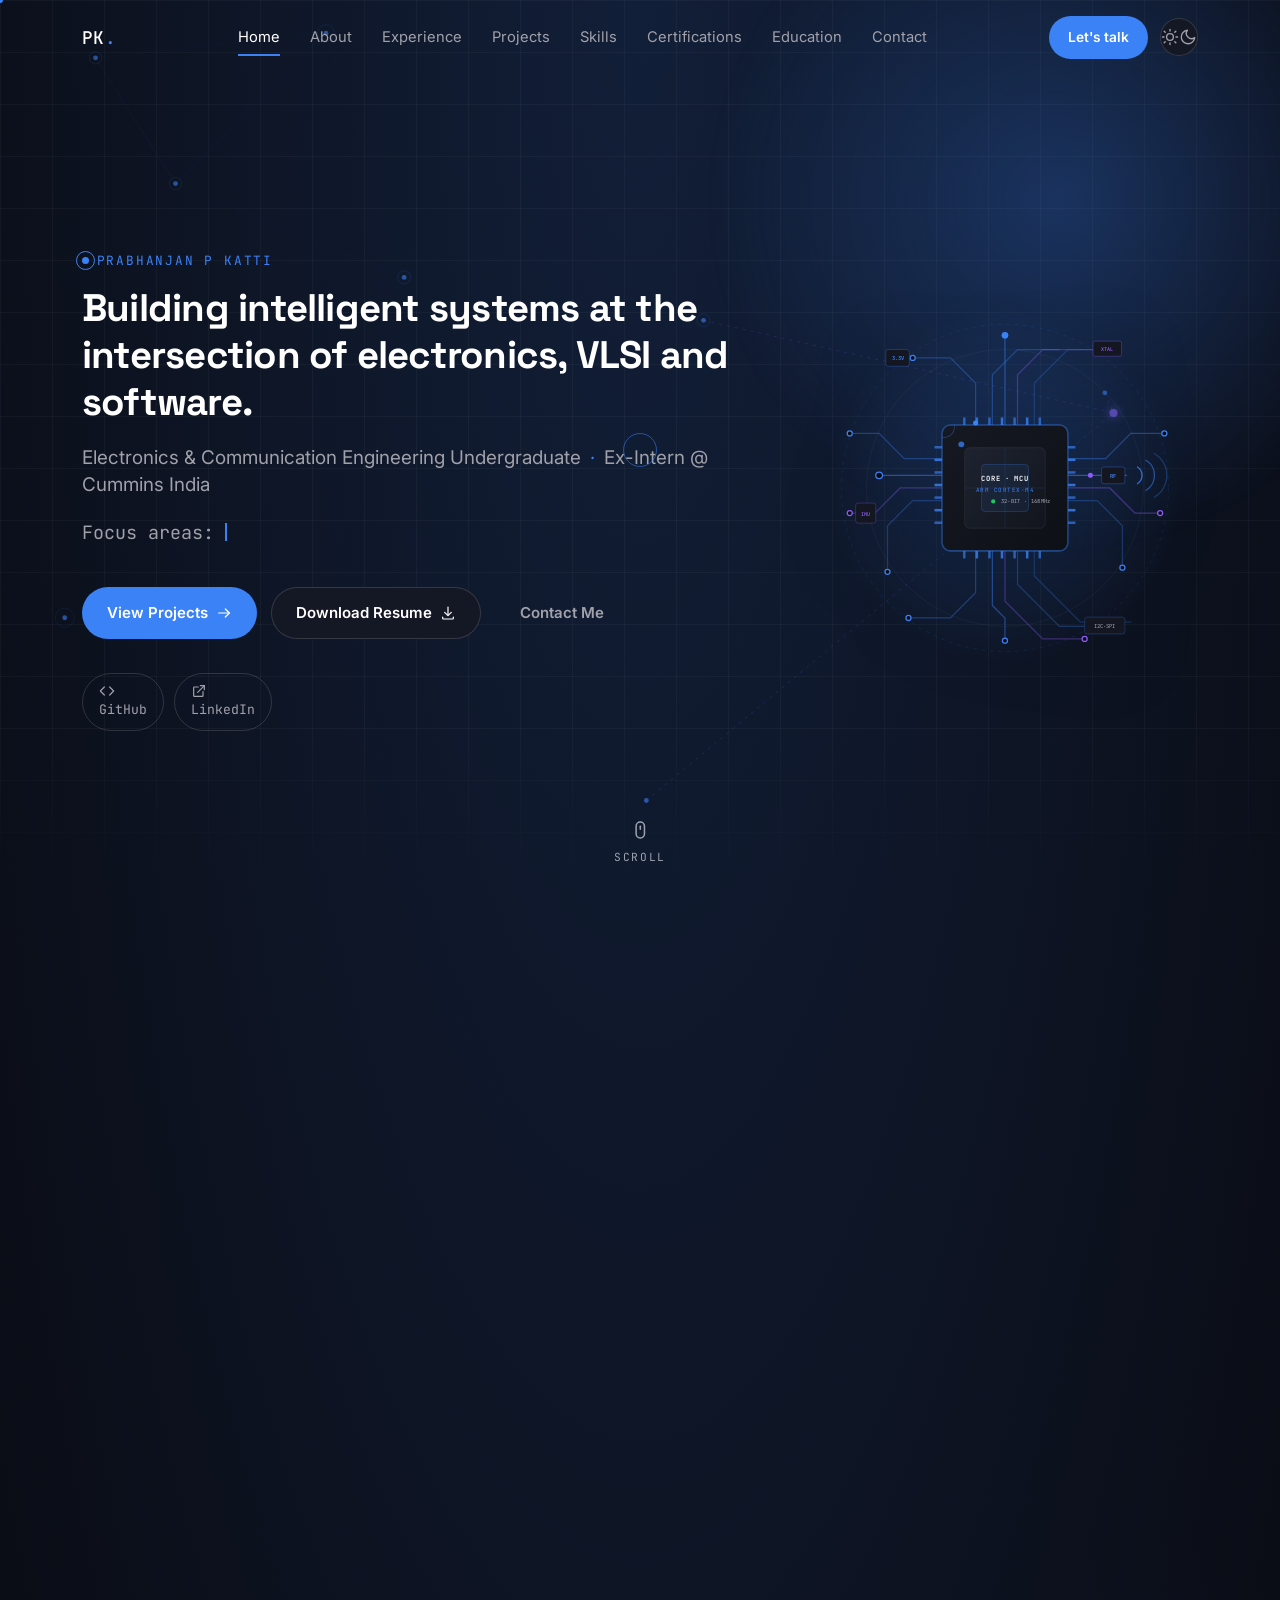
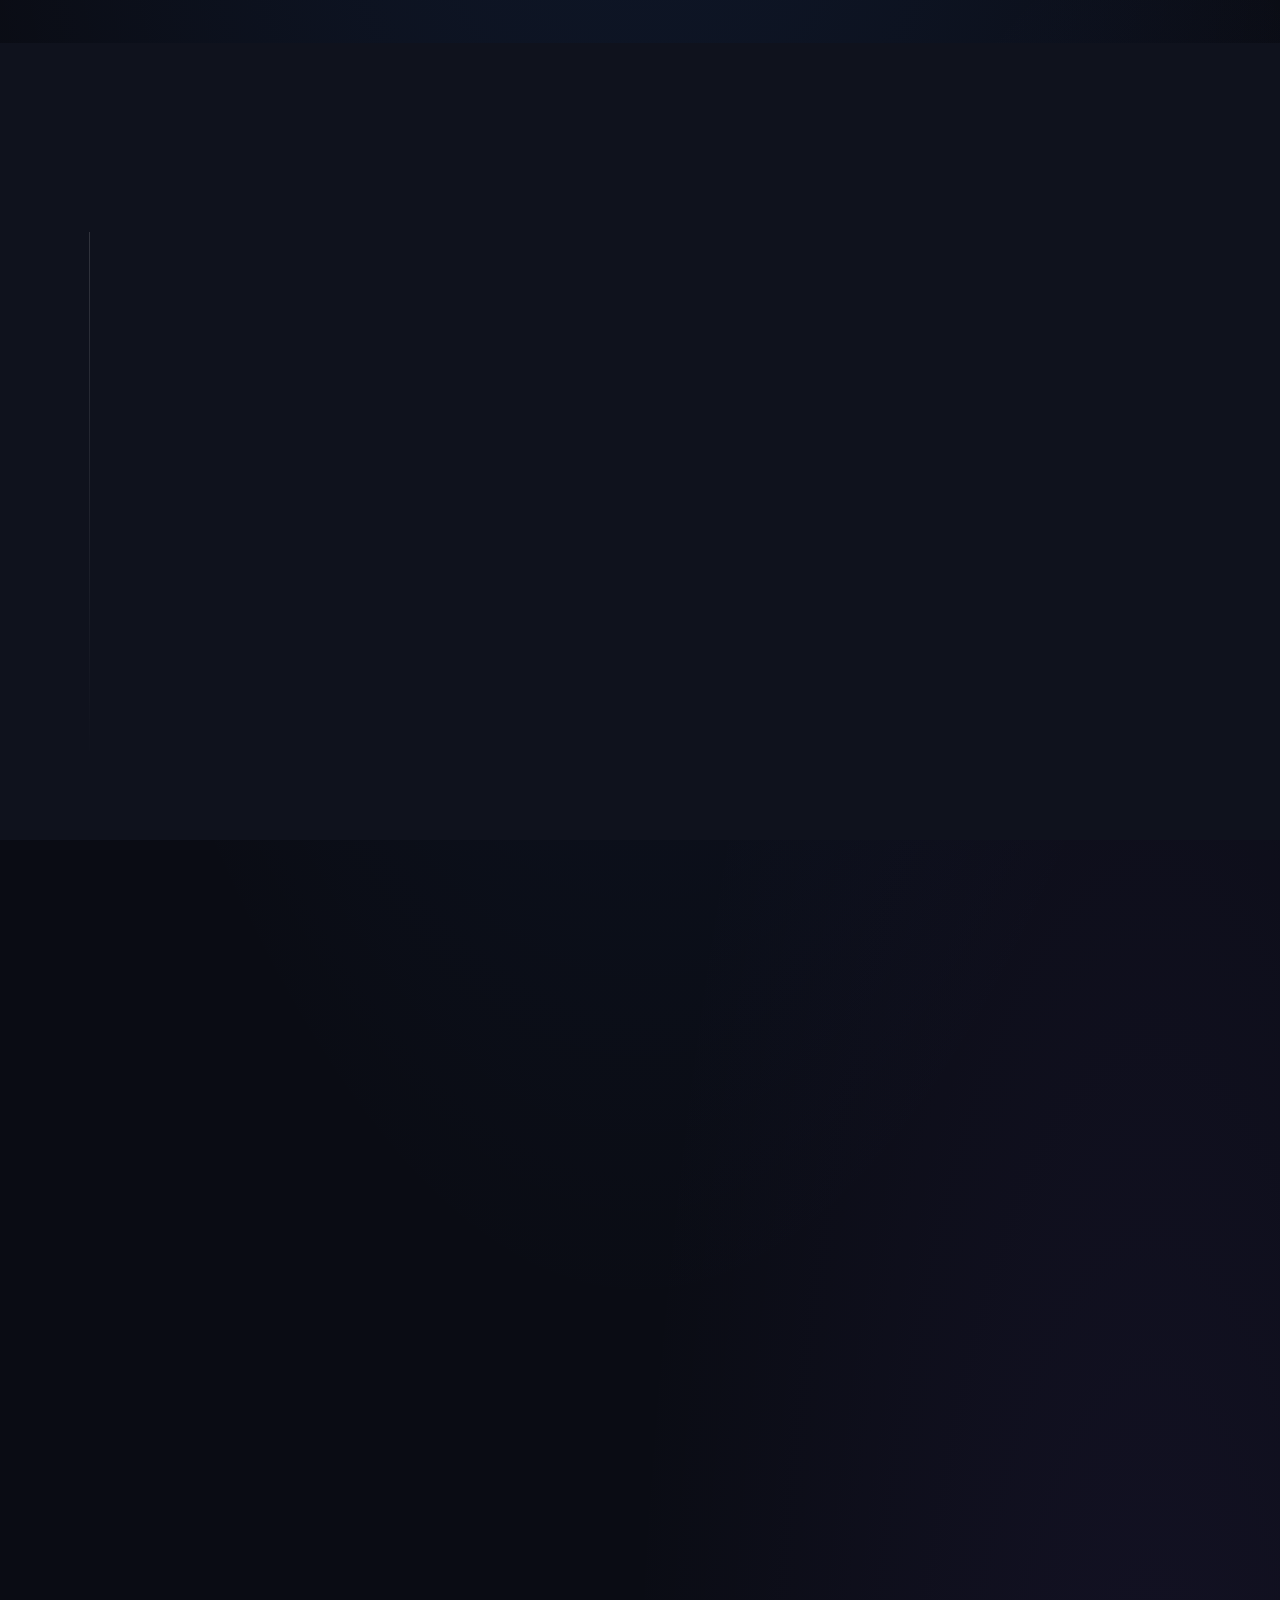
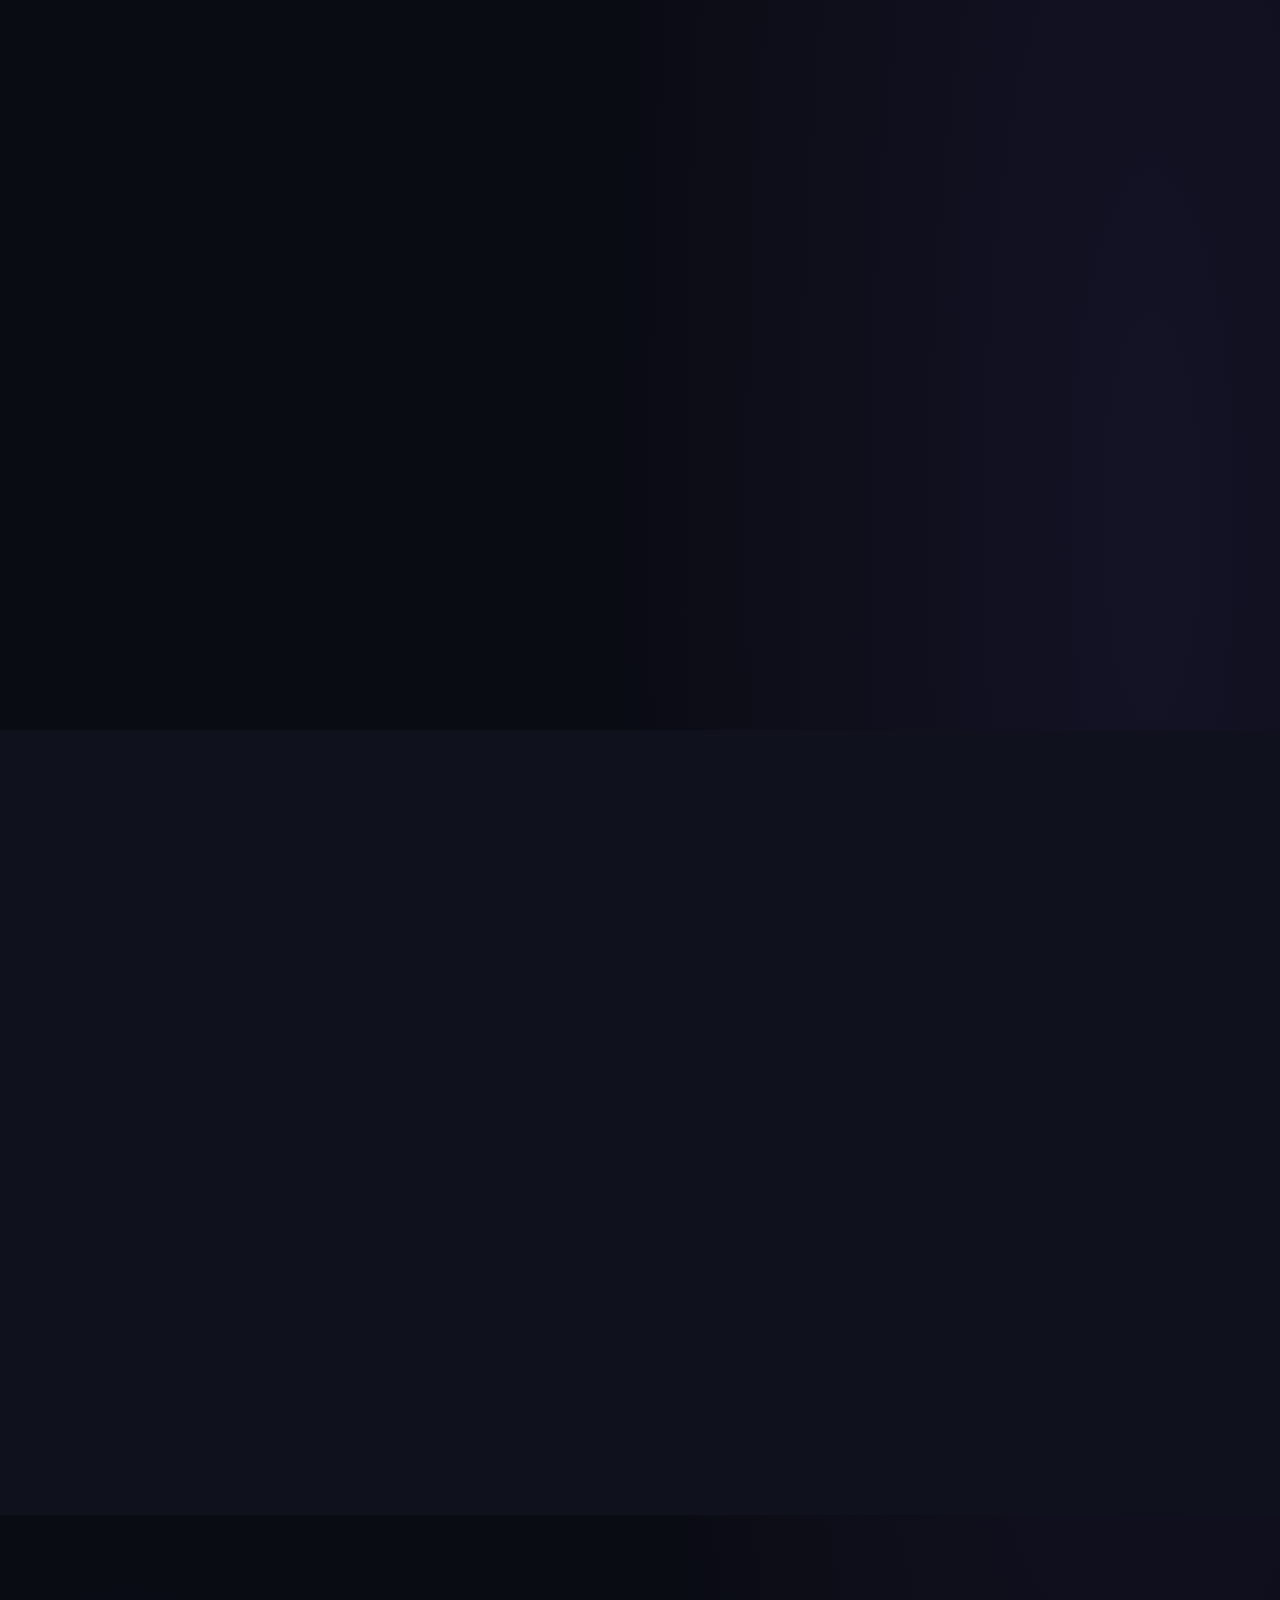
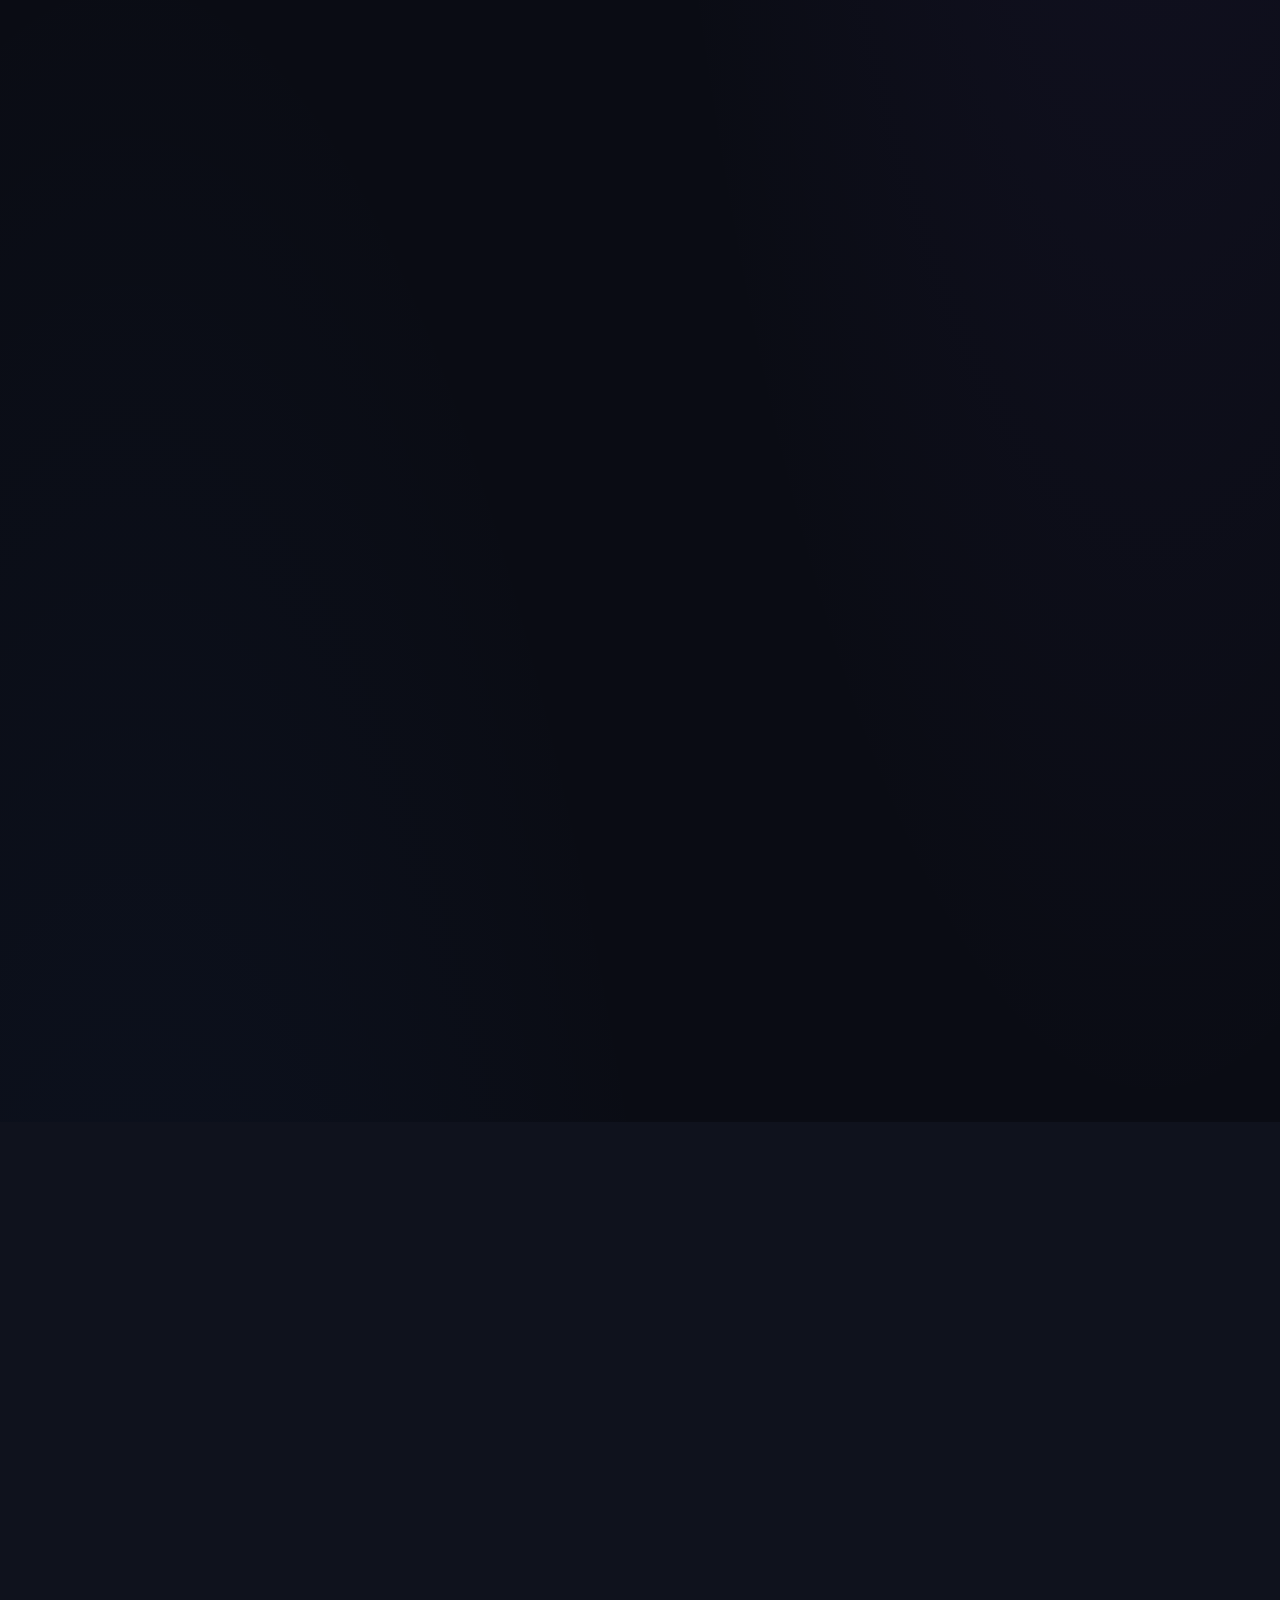
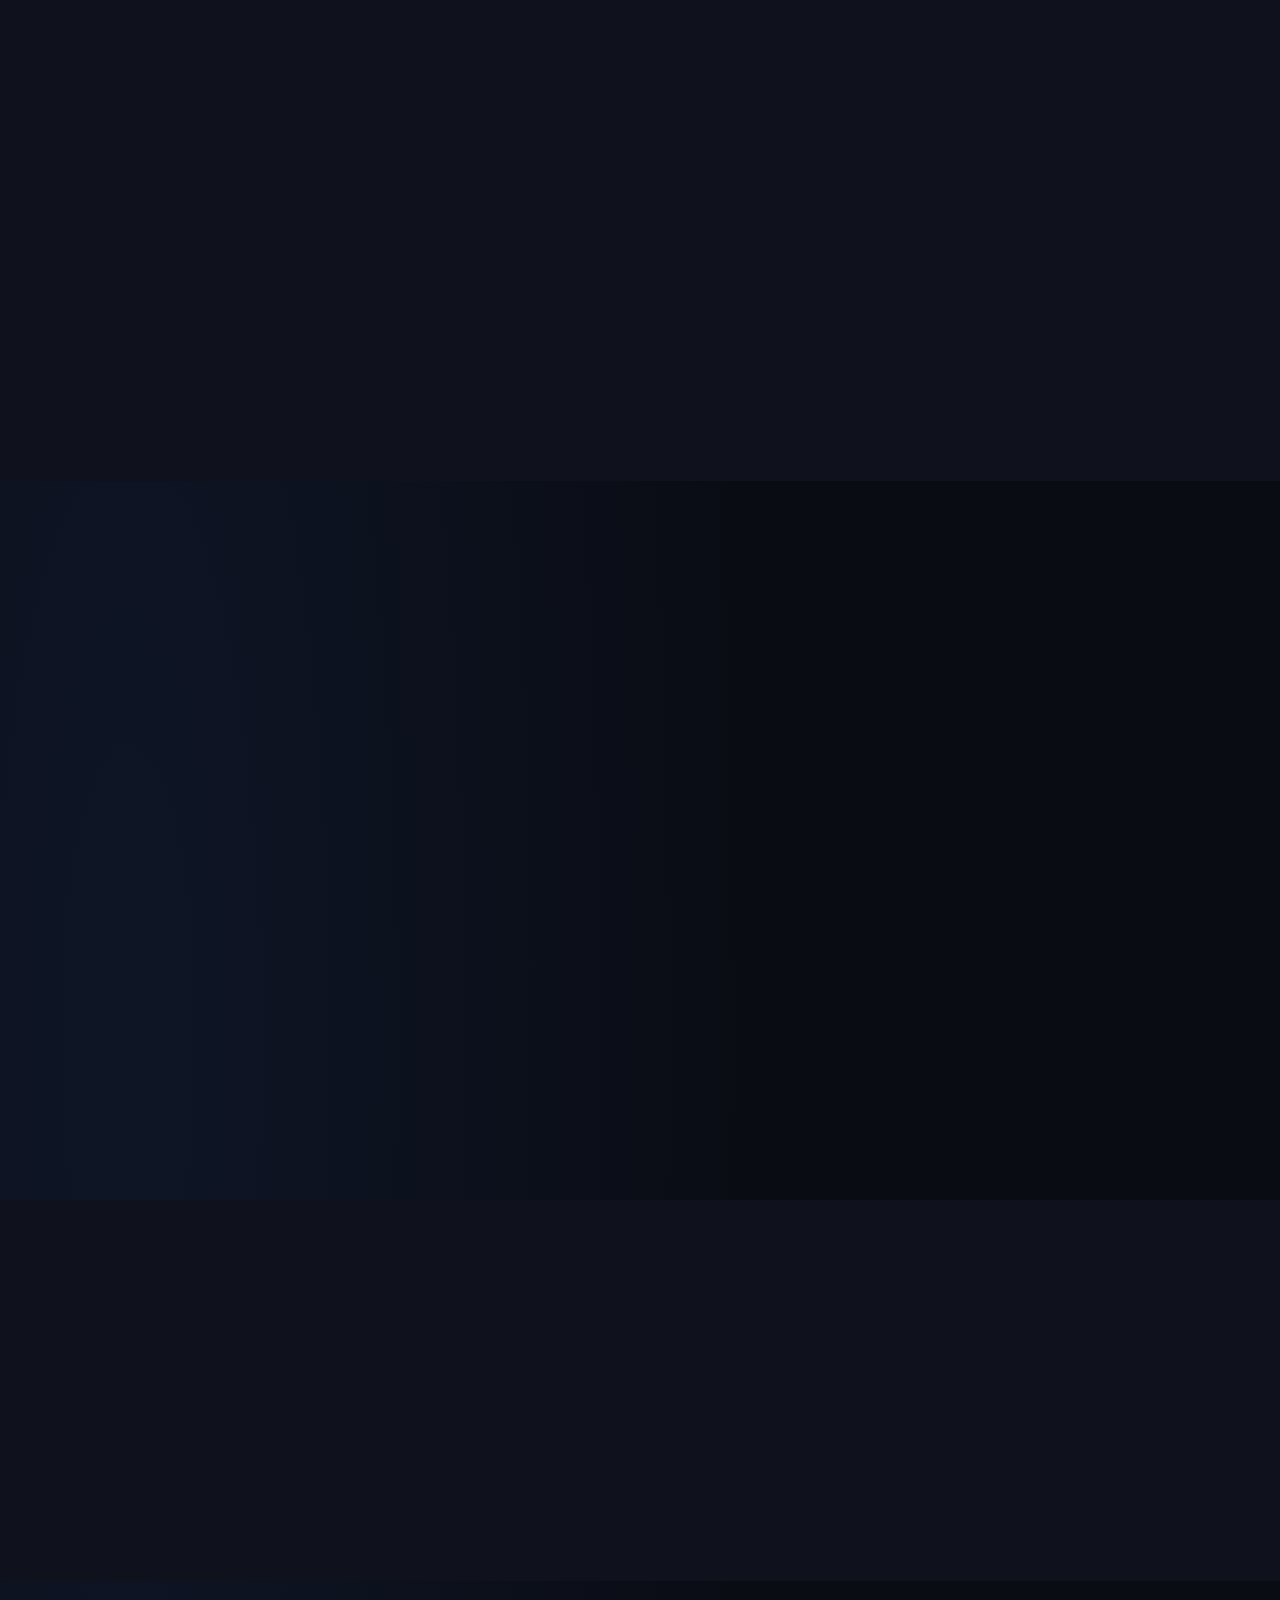
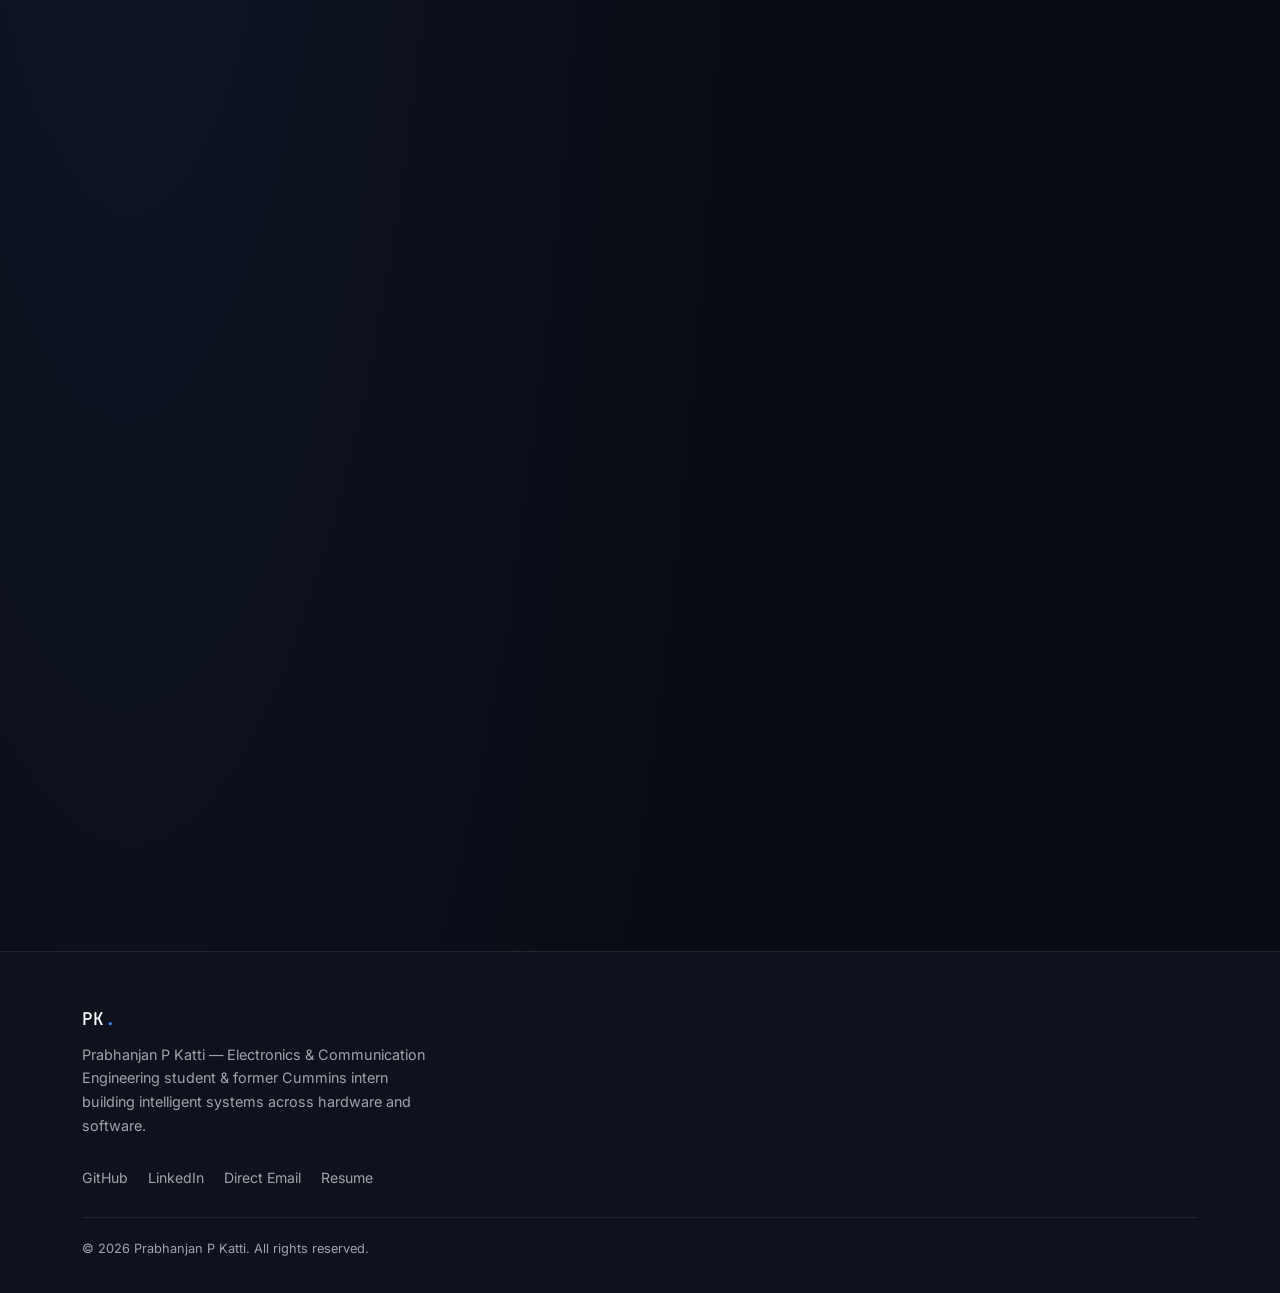
==== commit 8f15be84: "Update Cummins internship timeline to June-July and Minor status to Pursuing" ====
--- a/index.html
+++ b/index.html
@@ -415,7 +415,7 @@
           </div>
 
           <div class="about__text" data-reveal>
-            <p>I am an Electronics &amp; Communication Engineering undergraduate at <strong>PES University, Electronic City Campus</strong> (2024–2028), minoring in Computer Science Engineering. I completed an engineering internship at <strong>Cummins India</strong> (June – Aug 2026), investigating wireless asset tracking technologies across engine manufacturing facilities.</p>
+            <p>I am an Electronics &amp; Communication Engineering undergraduate at <strong>PES University, Electronic City Campus</strong> (2024–2028), minoring in Computer Science Engineering. I completed an engineering internship at <strong>Cummins India</strong> (June – July 2026), investigating wireless asset tracking technologies across engine manufacturing facilities.</p>
             <p>My work connects hardware intelligence and modern software development — from digital logic, microcontrollers, and wireless tracking (UWB, BLE, RFID) to data analytics pipelines using Python, SQL, and Tableau, and cross-platform mobile apps in Flutter. I focus on clean architecture, practical problem-solving, and continuous learning.</p>
 
             <div class="chip-row">
@@ -466,7 +466,7 @@
                   <h3 class="timeline__role">Engineering Intern — Real-Time Location Systems</h3>
                   <p class="timeline__org">Cummins India</p>
                 </div>
-                <span class="timeline__date"><svg class="icon icon--sm"><use href="#icon-briefcase"></use></svg>June 2026 – Aug 2026</span>
+                <span class="timeline__date"><svg class="icon icon--sm"><use href="#icon-briefcase"></use></svg>June 2026 – July 2026</span>
               </div>
               <ul class="timeline__list">
                 <li>Researched Real-Time Location System (RTLS) technologies to track engine manufacturing assets — Semi-Finished and Finished Goods — across a multi-tier (G+7) racking system on the active plant floor.</li>
@@ -821,7 +821,7 @@
                 </div>
                 <span class="timeline__date"><svg class="icon icon--sm"><use href="#icon-cap"></use></svg>Aug 2025 – June 2028</span>
               </div>
-              <p class="timeline__meta">Academic Minor (Pursued concurrently with ECE) · CGPA: 9.00</p>
+              <p class="timeline__meta">Academic Minor (Pursuing concurrently with ECE) · CGPA: 9.00</p>
             </div>
           </div>
 
--- a/style.css
+++ b/style.css
@@ -35,7 +35,13 @@
 }
 
 body {
-  background: var(--bg);
+  background-color: var(--bg);
+  background-image:
+    radial-gradient(ellipse 90% 45% at 50% 0%, rgba(var(--accent-rgb), 0.16), transparent 70%),
+    radial-gradient(ellipse 70% 40% at 90% 40%, rgba(var(--accent-2-rgb), 0.08), transparent 60%),
+    radial-gradient(ellipse 75% 45% at 10% 80%, rgba(var(--accent-rgb), 0.08), transparent 65%);
+  background-repeat: no-repeat;
+  background-attachment: scroll;
   color: var(--text);
   font-family: var(--font-body);
   font-size: 16px;
@@ -58,12 +64,12 @@
 /* ---------- 2. Design tokens ---------- */
 :root {
   /* Color */
-  --bg: #09090B;
-  --bg-soft: #0c0c10;
-  --card: #18181B;
-  --card-hover: #202024;
+  --bg: #0a0c14;
+  --bg-soft: #0f121d;
+  --card: #141724;
+  --card-hover: #1c2132;
   --border: rgba(255, 255, 255, 0.08);
-  --border-strong: rgba(255, 255, 255, 0.16);
+  --border-strong: rgba(255, 255, 255, 0.14);
   --accent: #3B82F6;
   --accent-rgb: 59, 130, 246;
   --accent-2: #8B5CF6;
@@ -236,7 +242,12 @@
   padding-inline: 24px;
 }
 
-.section { padding-block: 56px 72px; position: relative; }
+.section {
+  padding-block: 56px 72px;
+  position: relative;
+  content-visibility: auto;
+  contain-intrinsic-size: 1px 700px;
+}
 .section--alt { background: var(--bg-soft); }
 
 /* ---------- 5. Buttons, chips, cards ---------- */
@@ -483,7 +494,8 @@
     linear-gradient(rgba(255,255,255,0.035) 1px, transparent 1px),
     linear-gradient(90deg, rgba(255,255,255,0.035) 1px, transparent 1px);
   background-size: 52px 52px;
-  mask-image: radial-gradient(ellipse 80% 60% at 50% 30%, black 40%, transparent 90%);
+  mask-image: linear-gradient(180deg, black 0%, black 80%, transparent 100%);
+  -webkit-mask-image: linear-gradient(180deg, black 0%, black 80%, transparent 100%);
 }
 .hero__glow {
   position: absolute;
@@ -589,10 +601,24 @@
 }
 .avatar-frame__badge .pulse-dot { width: 9px; height: 9px; }
 
-.stats { display: grid; grid-template-columns: repeat(2, 1fr); gap: 22px; margin-top: 30px; }
-.stat { display: flex; flex-direction: column; gap: 2px; }
-.stat__number { font-family: var(--font-display); font-size: 2.1rem; font-weight: 700; color: var(--text); }
-.stat__label { font-size: 0.82rem; color: var(--text-tertiary); }
+.stats { display: grid; grid-template-columns: repeat(2, 1fr); gap: 14px; margin-top: 30px; }
+.stat {
+  display: flex;
+  flex-direction: column;
+  gap: 6px;
+  padding: 16px 18px;
+  background: var(--card);
+  border: 1px solid var(--border-strong);
+  border-radius: var(--radius-md);
+  transition: transform var(--dur-fast) var(--ease), border-color var(--dur-fast) var(--ease), box-shadow var(--dur-fast) var(--ease);
+}
+.stat:hover {
+  transform: translateY(-2px);
+  border-color: var(--accent);
+  box-shadow: 0 8px 20px -6px rgba(0, 0, 0, 0.4);
+}
+.stat__number { font-family: var(--font-display); font-size: clamp(1.12rem, 2.2vw, 1.4rem); font-weight: 700; color: var(--text); line-height: 1.25; }
+.stat__label { font-size: 0.78rem; color: var(--text-tertiary); font-family: var(--font-mono); line-height: 1.4; }
 
 /* ---------- 12. Timeline ---------- */
 .timeline { position: relative; max-width: 820px; }
@@ -1369,6 +1395,17 @@
   .hero__scroll-cue {
     display: none !important;
   }
+  .hero__glow {
+    top: -60px;
+    left: 50%;
+    right: auto;
+    transform: translateX(-50%);
+    width: 420px;
+    height: 420px;
+    filter: none;
+    animation: none;
+    background: radial-gradient(circle, rgba(var(--accent-rgb), 0.3), transparent 70%);
+  }
 }
 
 @media (max-width: 479.98px) {
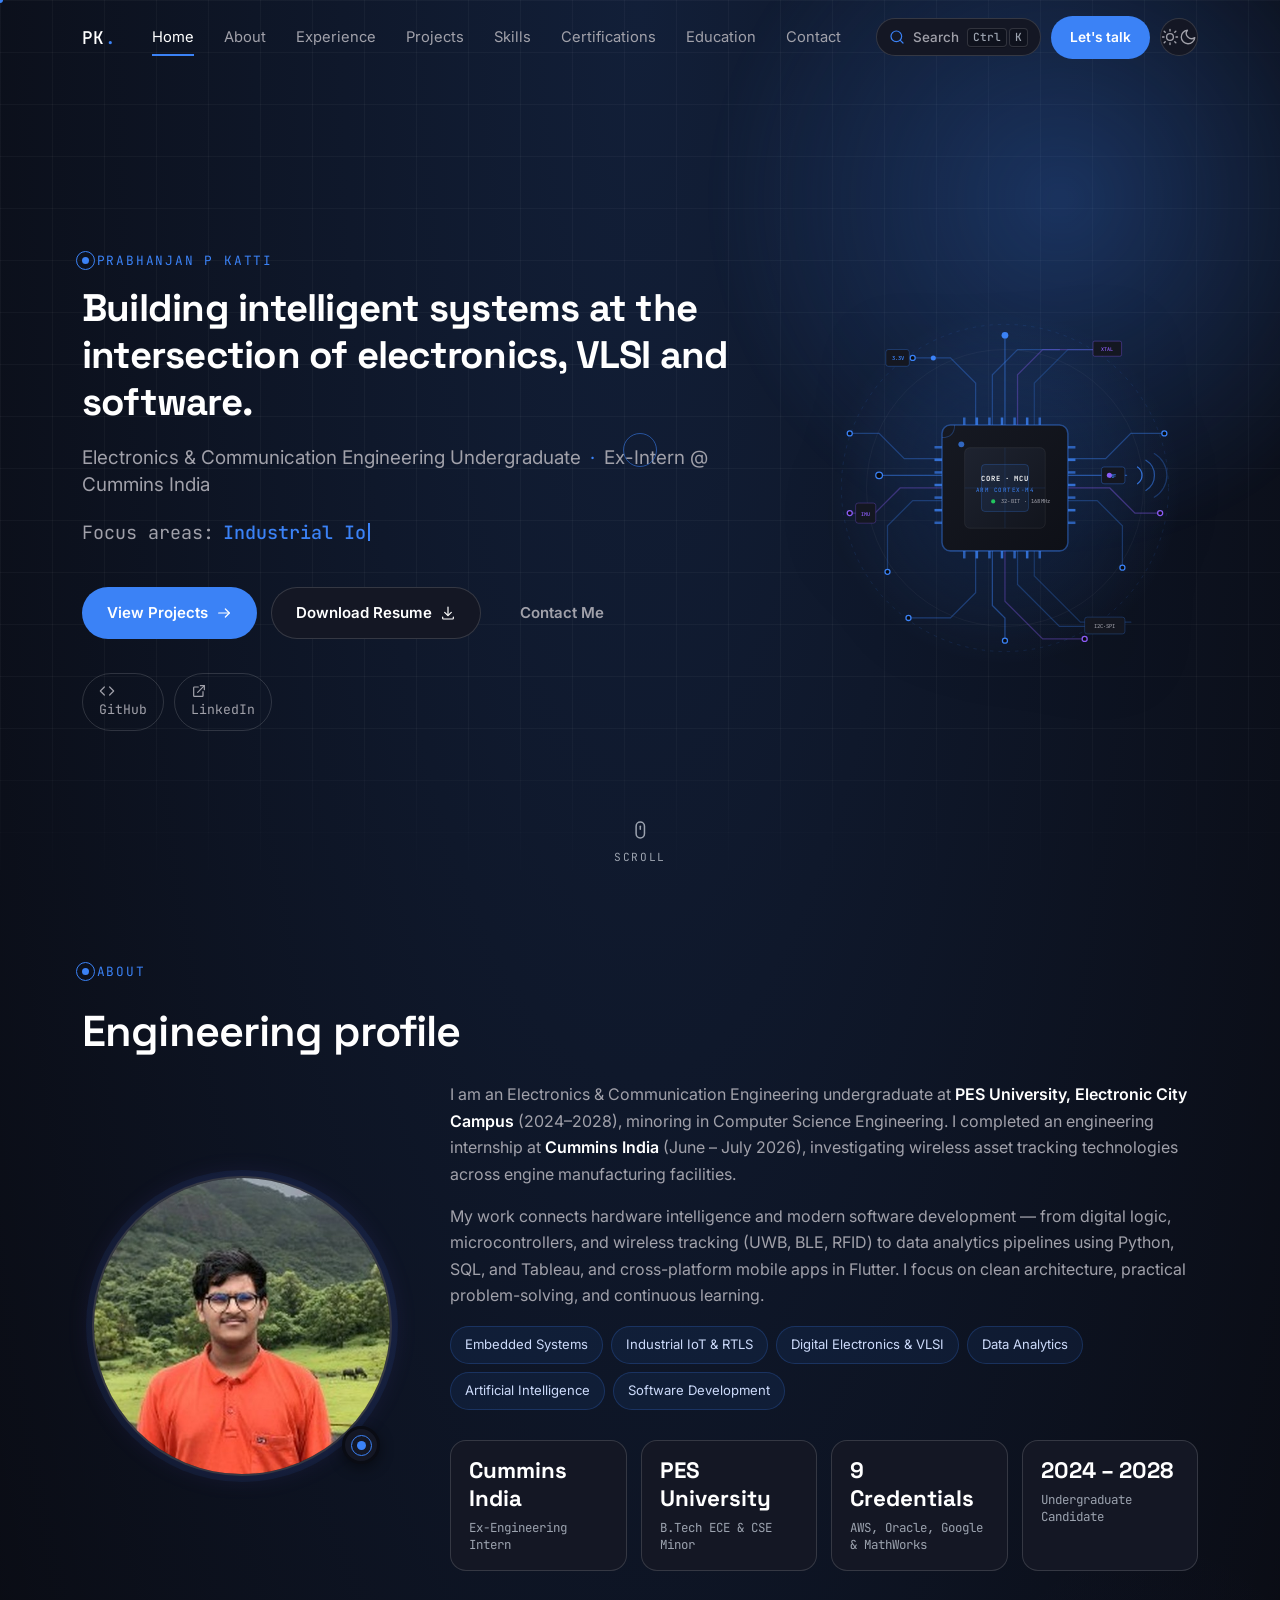
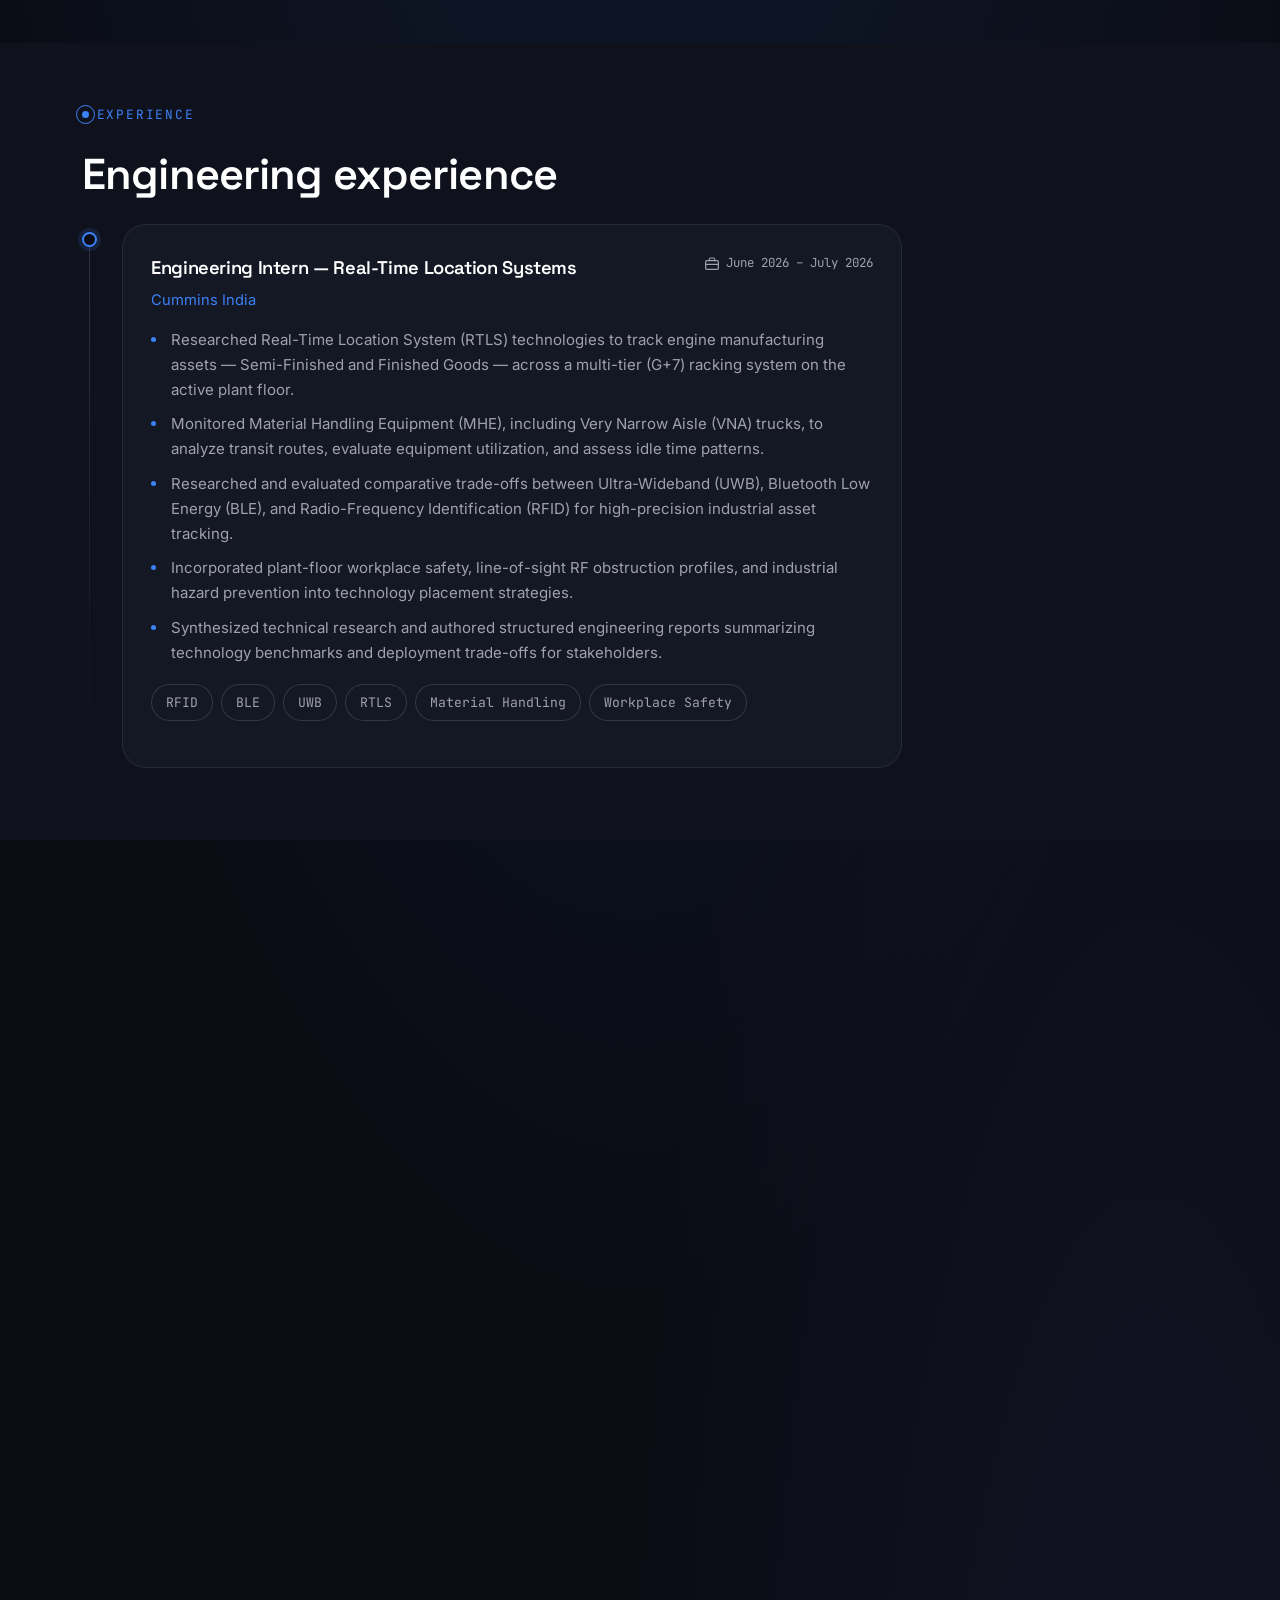
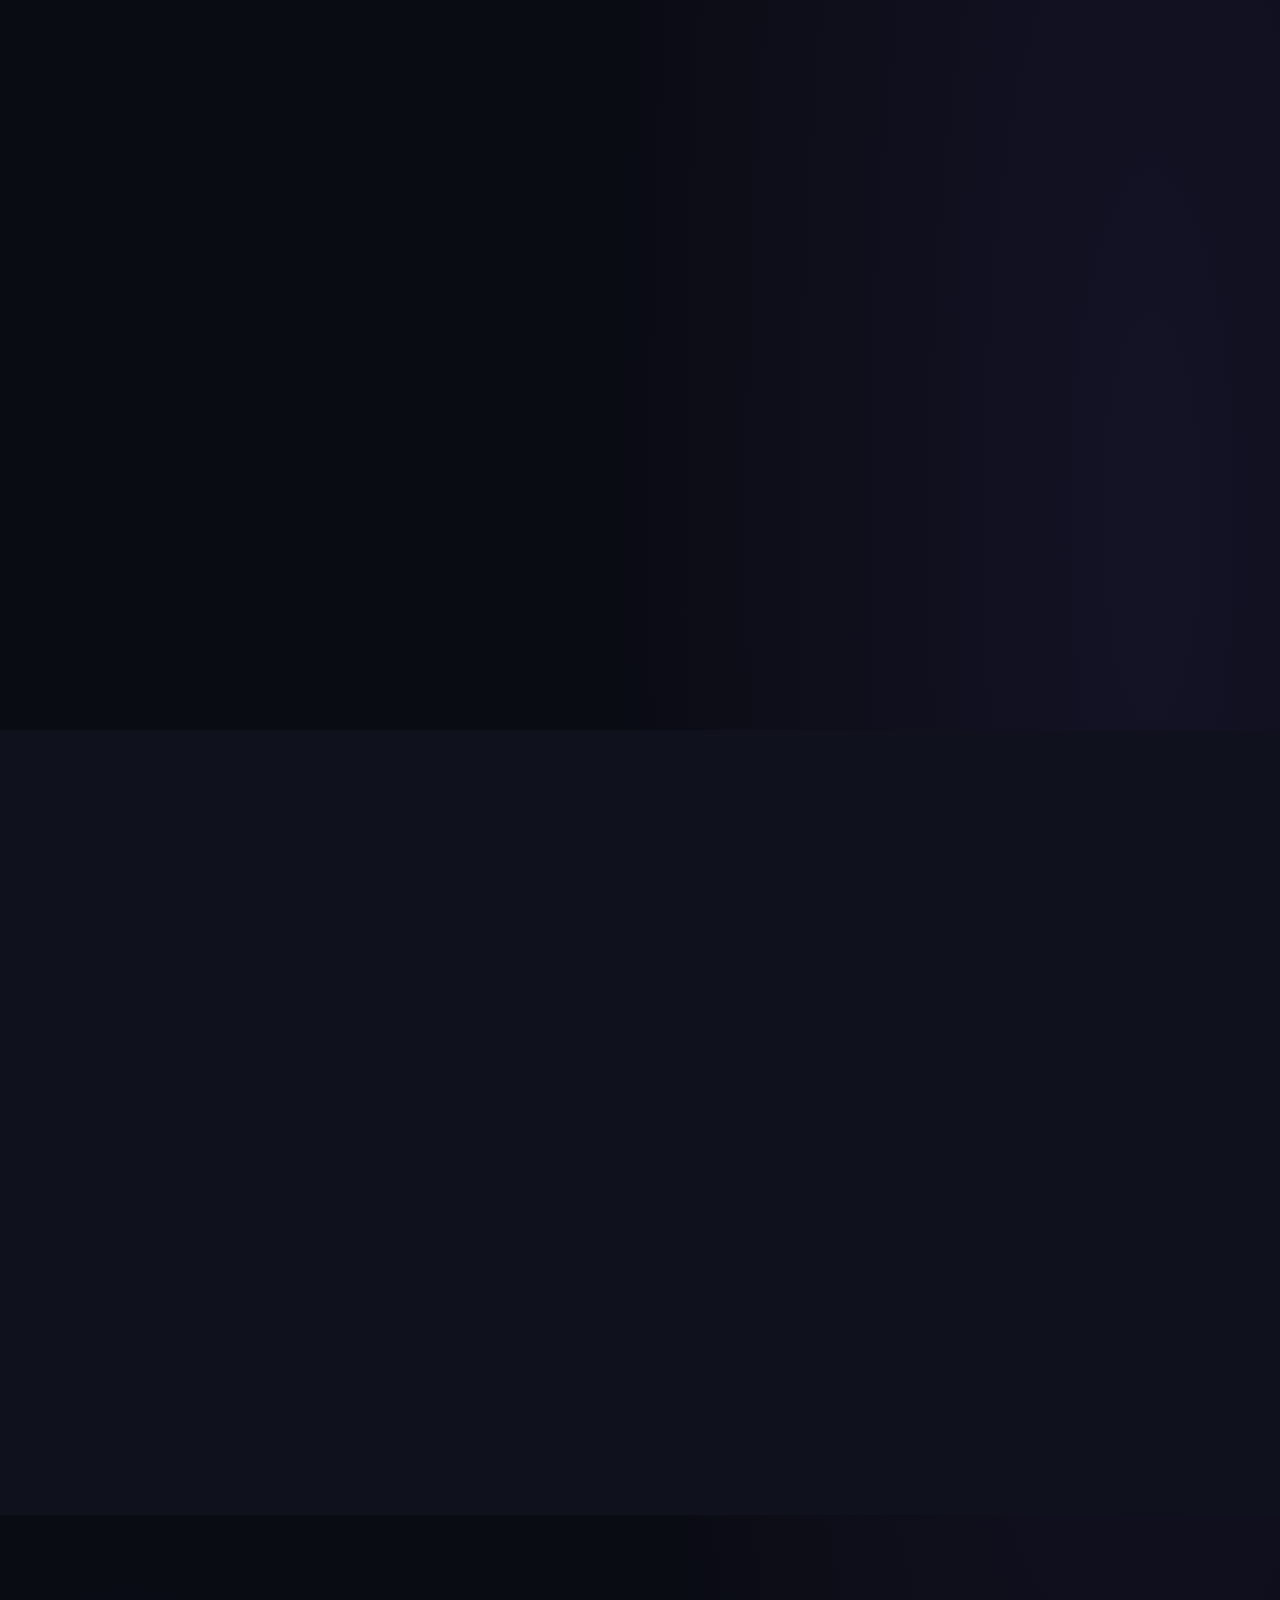
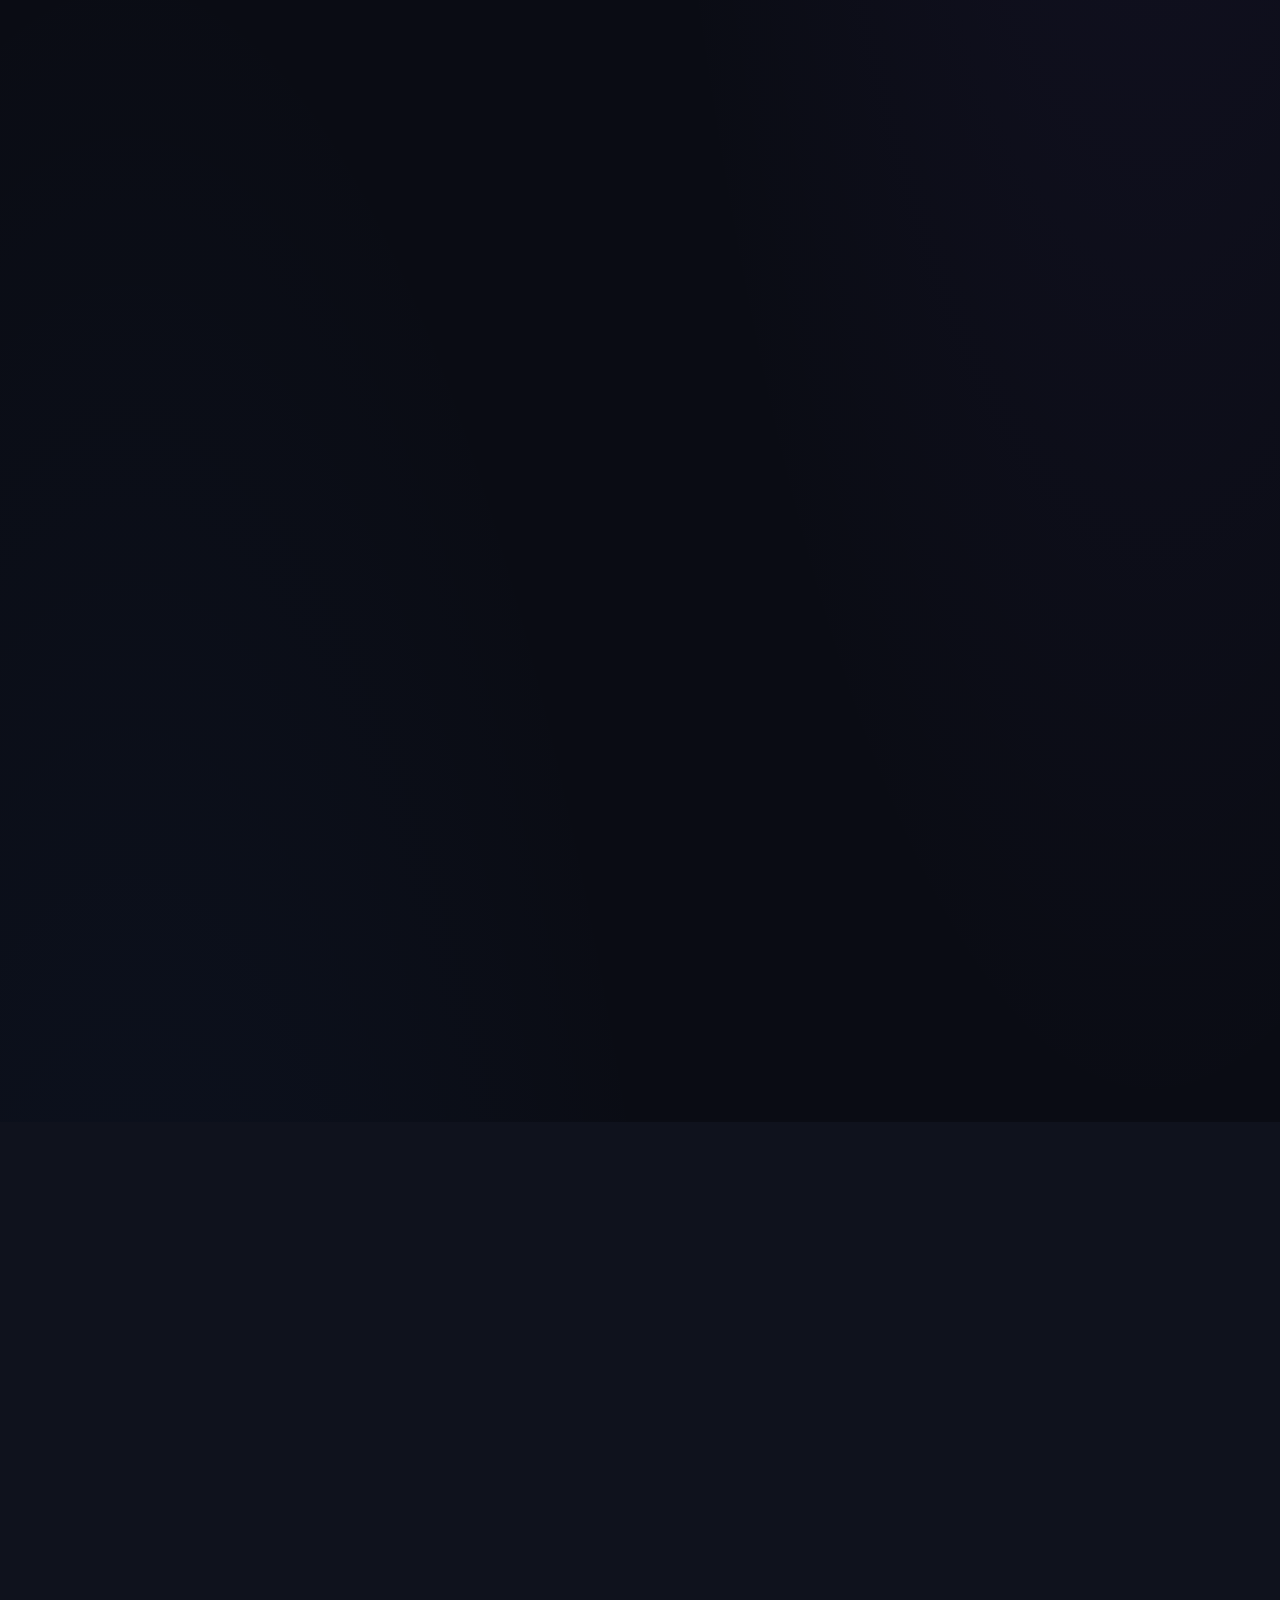
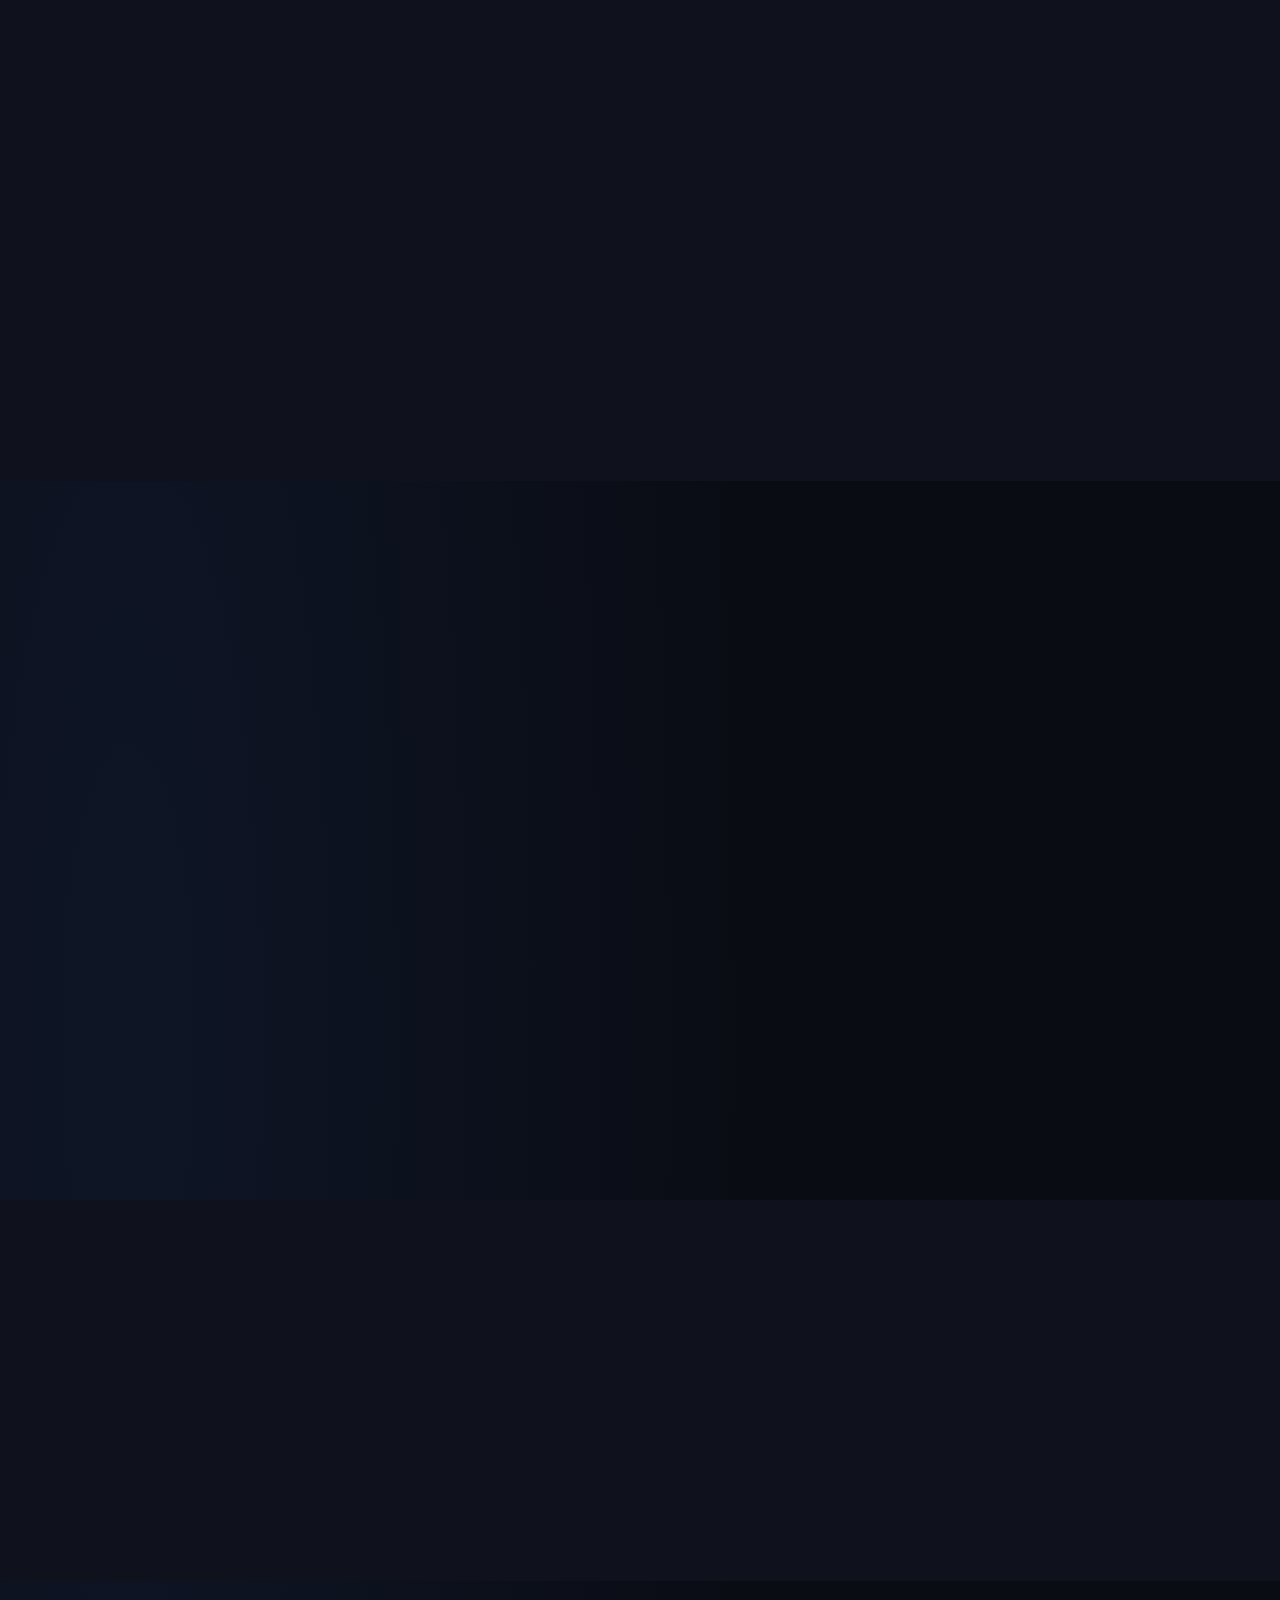
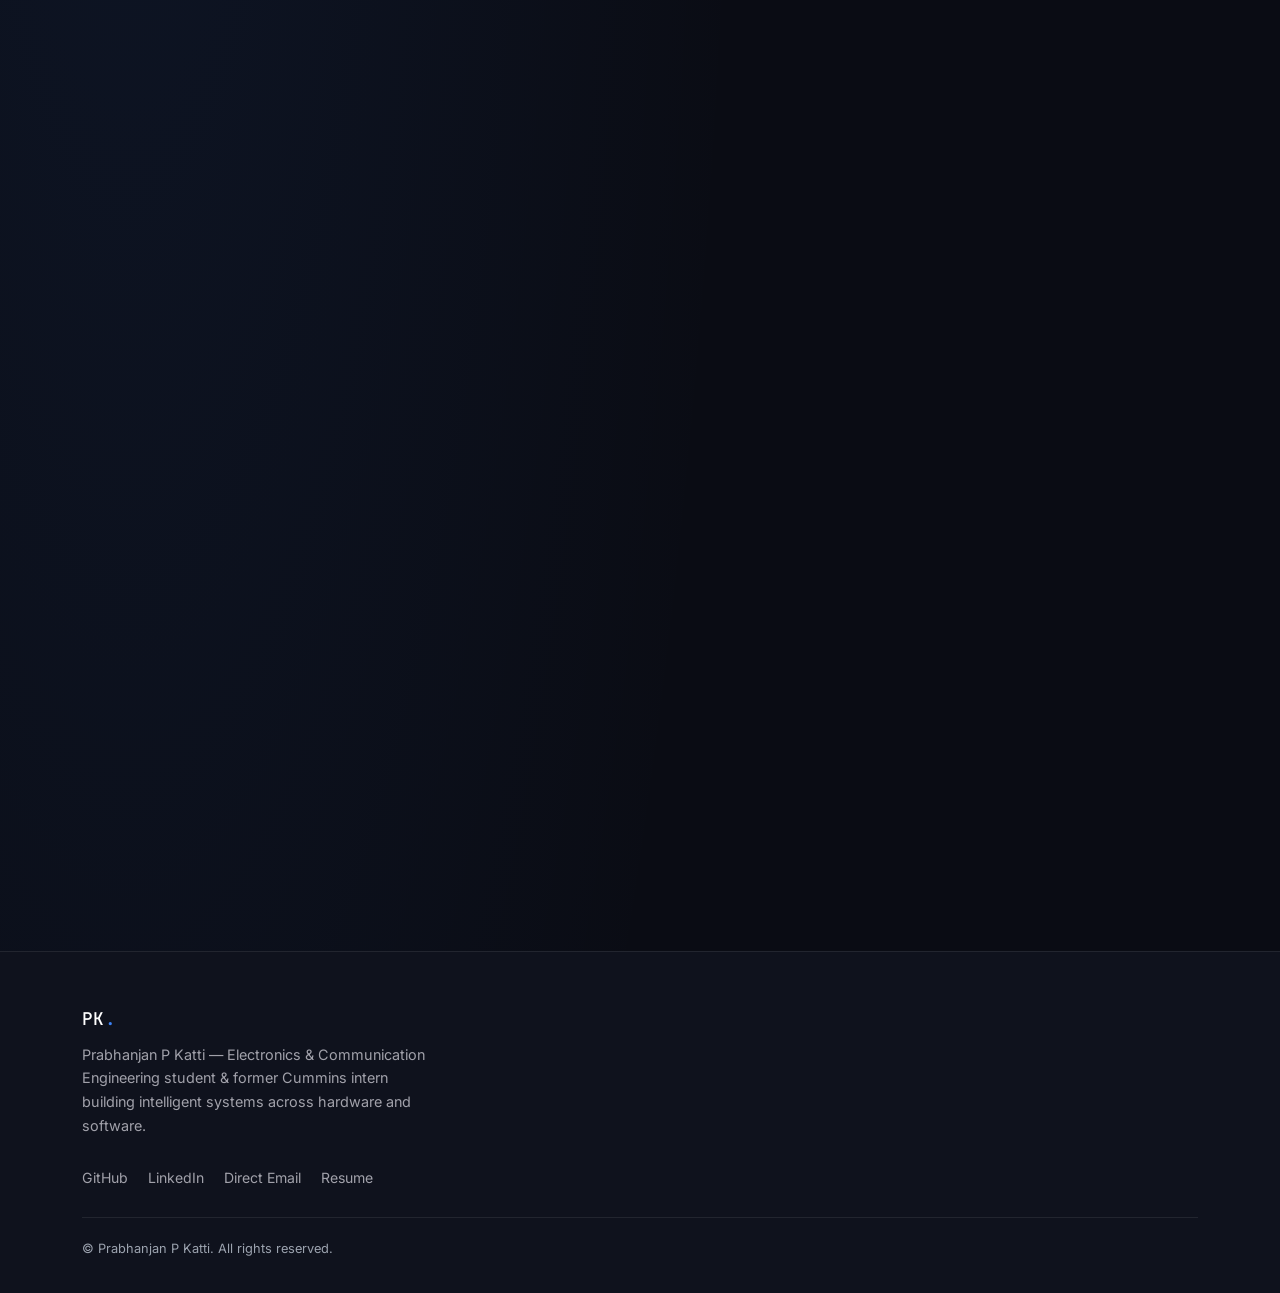
==== commit 05d59f96: "Add interactive Command Palette (Ctrl+K), live search, and toast notifications" ====
--- a/index.html
+++ b/index.html
@@ -121,6 +121,8 @@
       <symbol id="icon-copy" viewBox="0 0 24 24"><rect x="9" y="9" width="13" height="13" rx="2"/><path d="M5 15H4a2 2 0 0 1-2-2V4a2 2 0 0 1 2-2h9a2 2 0 0 1 2 2v1"/></symbol>
       <symbol id="icon-sun" viewBox="0 0 24 24"><circle cx="12" cy="12" r="4.5"/><line x1="12" y1="2" x2="12" y2="4"/><line x1="12" y1="20" x2="12" y2="22"/><line x1="4.22" y1="4.22" x2="5.64" y2="5.64"/><line x1="18.36" y1="18.36" x2="19.78" y2="19.78"/><line x1="2" y1="12" x2="4" y2="12"/><line x1="20" y1="12" x2="22" y2="12"/><line x1="4.22" y1="19.78" x2="5.64" y2="18.36"/><line x1="18.36" y1="5.64" x2="19.78" y2="4.22"/></symbol>
       <symbol id="icon-moon" viewBox="0 0 24 24"><path d="M21 12.79A9 9 0 1 1 11.21 3 7 7 0 0 0 21 12.79z"/></symbol>
+      <symbol id="icon-search" viewBox="0 0 24 24"><circle cx="11" cy="11" r="8"/><line x1="21" y1="21" x2="16.65" y2="16.65"/></symbol>
+      <symbol id="icon-compass" viewBox="0 0 24 24"><circle cx="12" cy="12" r="10"/><polygon points="16.24 7.76 14.12 14.12 7.76 16.24 9.88 9.88 16.24 7.76"/></symbol>
     </defs>
   </svg>
 
@@ -185,6 +187,11 @@
       <div class="nav__backdrop" id="navBackdrop" aria-hidden="true"></div>
 
       <div class="nav__actions">
+        <button class="nav__palette-btn" id="cmdPaletteBtn" aria-label="Open command palette (Ctrl+K)" title="Quick search & actions (Ctrl+K)">
+          <svg class="icon icon--sm"><use href="#icon-search"></use></svg>
+          <span class="nav__palette-text">Search</span>
+          <span class="nav__palette-kbd"><kbd class="cmd-k-key">Ctrl</kbd><kbd>K</kbd></span>
+        </button>
         <a href="#contact" class="btn btn--sm btn--primary nav__cta">Let's talk</a>
         <button class="nav__theme-toggle" id="themeToggle" aria-label="Switch to light mode" title="Toggle theme">
           <svg class="icon theme-icon theme-icon--sun"><use href="#icon-sun"></use></svg>
@@ -1038,6 +1045,37 @@
       </div>
     </div>
 
+    <!-- ============ COMMAND PALETTE (CTRL+K) ============ -->
+    <div class="cmd-palette" id="cmdPalette" role="dialog" aria-modal="true" aria-labelledby="cmdPaletteTitle" aria-hidden="true">
+      <div class="cmd-palette__backdrop" id="cmdPaletteBackdrop"></div>
+      <div class="cmd-palette__dialog">
+        <div class="cmd-palette__search">
+          <svg class="icon cmd-palette__search-icon"><use href="#icon-search"></use></svg>
+          <input type="text" class="cmd-palette__input" id="cmdPaletteInput" placeholder="Type a command or search sections, projects, actions..." autocomplete="off" spellcheck="false" aria-label="Command search input">
+          <button class="cmd-palette__esc-btn" id="cmdPaletteClose" aria-label="Close command palette">
+            <kbd>ESC</kbd>
+          </button>
+        </div>
+        <div class="cmd-palette__body" id="cmdPaletteResults" role="listbox" aria-label="Suggestions">
+          <!-- Dynamically rendered by script.js -->
+        </div>
+        <div class="cmd-palette__footer">
+          <div class="cmd-palette__hints">
+            <span class="cmd-palette__hint"><kbd>↑</kbd><kbd>↓</kbd> Navigate</span>
+            <span class="cmd-palette__hint"><kbd>↵</kbd> Select</span>
+            <span class="cmd-palette__hint"><kbd>ESC</kbd> Close</span>
+          </div>
+          <span class="cmd-palette__tip">Tip: Press <kbd class="cmd-k-key">Ctrl</kbd> + <kbd>K</kbd> anywhere</span>
+        </div>
+      </div>
+    </div>
+
+    <!-- ============ FLOATING TOAST NOTIFICATION ============ -->
+    <div class="toast" id="toastNotification" role="status" aria-live="polite" aria-hidden="true">
+      <svg class="icon icon--sm toast__icon"><use href="#icon-check"></use></svg>
+      <span class="toast__text" id="toastNotificationText"></span>
+    </div>
+
   </main>
 
   <!-- ============ FOOTER ============ -->
--- a/style.css
+++ b/style.css
@@ -182,6 +182,28 @@
   background: rgba(15, 23, 42, 0.6);
 }
 
+[data-theme="light"] .cmd-palette__backdrop {
+  background: rgba(15, 23, 42, 0.55);
+}
+[data-theme="light"] .cmd-palette__dialog {
+  background: #ffffff;
+  border-color: rgba(15, 23, 42, 0.12);
+  box-shadow: 0 25px 60px -10px rgba(15, 23, 42, 0.22), 0 0 0 1px rgba(0, 0, 0, 0.04);
+}
+[data-theme="light"] .cmd-palette__search,
+[data-theme="light"] .cmd-palette__footer {
+  background: #f8fafc;
+}
+[data-theme="light"] .cmd-palette__item:hover,
+[data-theme="light"] .cmd-palette__item.is-selected {
+  background: rgba(37, 99, 235, 0.08);
+  border-color: rgba(37, 99, 235, 0.2);
+}
+[data-theme="light"] .cmd-palette__item-icon-box {
+  background: #f1f5f9;
+  border-color: #e2e8f0;
+}
+
 /* ---------- 3. Typography ---------- */
 h1, h2, h3, h4 { font-family: var(--font-display); font-weight: 600; letter-spacing: -0.02em; color: var(--text); }
 p { color: var(--text-secondary); }
@@ -427,7 +449,57 @@
 .nav__backdrop { display: none; }
 body.menu-locked { overflow: hidden; touch-action: none; }
 
-.nav__actions { display: flex; align-items: center; gap: 12px; }
+.nav__actions { display: flex; align-items: center; gap: 10px; }
+.nav__palette-btn {
+  display: inline-flex;
+  align-items: center;
+  gap: 8px;
+  padding: 7px 12px;
+  height: 38px;
+  border-radius: var(--radius-full);
+  border: 1px solid var(--border-strong);
+  background: var(--card);
+  color: var(--text-secondary);
+  font-size: 0.85rem;
+  font-weight: 500;
+  cursor: pointer;
+  transition: all var(--dur-fast) var(--ease);
+}
+.nav__palette-btn:hover {
+  color: var(--text);
+  border-color: var(--accent);
+  background: var(--card-hover);
+  box-shadow: 0 0 12px rgba(var(--accent-rgb), 0.2);
+}
+.nav__palette-btn .icon {
+  color: var(--accent);
+}
+.nav__palette-text {
+  font-size: 0.84rem;
+}
+.nav__palette-kbd {
+  display: inline-flex;
+  align-items: center;
+  gap: 2px;
+}
+.nav__palette-kbd kbd,
+.cmd-palette kbd {
+  font-family: var(--font-mono);
+  font-size: 0.7rem;
+  padding: 2px 5px;
+  border-radius: 4px;
+  background: var(--bg-soft);
+  border: 1px solid var(--border-strong);
+  color: var(--text-tertiary);
+  line-height: 1.1;
+  box-shadow: 0 1px 0 rgba(0, 0, 0, 0.2);
+}
+[data-theme="light"] .nav__palette-kbd kbd,
+[data-theme="light"] .cmd-palette kbd {
+  background: #f1f5f9;
+  border-color: #cbd5e1;
+  color: #475569;
+}
 .nav__cta { display: none; }
 .nav__theme-toggle {
   display: inline-flex;
@@ -886,6 +958,270 @@
   margin-top: 26px;
   padding-top: 20px;
   border-top: 1px solid var(--border);
+}
+
+/* ---------- 13.5 Command Palette (Ctrl+K) ---------- */
+.cmd-palette {
+  position: fixed;
+  inset: 0;
+  z-index: 2000;
+  display: flex;
+  align-items: flex-start;
+  justify-content: center;
+  padding: 12vh 20px 20px;
+  opacity: 0;
+  visibility: hidden;
+  pointer-events: none;
+  transition: opacity var(--dur-fast) var(--ease), visibility var(--dur-fast) var(--ease);
+}
+.cmd-palette.is-open {
+  opacity: 1;
+  visibility: visible;
+  pointer-events: auto;
+}
+.cmd-palette__backdrop {
+  position: absolute;
+  inset: 0;
+  background: rgba(5, 7, 12, 0.82);
+  backdrop-filter: blur(12px);
+  -webkit-backdrop-filter: blur(12px);
+}
+.cmd-palette__dialog {
+  position: relative;
+  z-index: 2;
+  width: 100%;
+  max-width: 620px;
+  background: var(--card);
+  border: 1px solid var(--border-strong);
+  border-radius: var(--radius-md);
+  box-shadow: 0 25px 60px -10px rgba(0, 0, 0, 0.8), 0 0 0 1px rgba(255, 255, 255, 0.06);
+  overflow: hidden;
+  display: flex;
+  flex-direction: column;
+  transform: translateY(-12px) scale(0.98);
+  transition: transform var(--dur-fast) var(--ease);
+}
+.cmd-palette.is-open .cmd-palette__dialog {
+  transform: translateY(0) scale(1);
+}
+.cmd-palette__search {
+  display: flex;
+  align-items: center;
+  gap: 12px;
+  padding: 14px 18px;
+  border-bottom: 1px solid var(--border);
+  background: var(--bg-soft);
+}
+.cmd-palette__search-icon {
+  width: 20px;
+  height: 20px;
+  color: var(--accent);
+  flex-shrink: 0;
+}
+.cmd-palette__input {
+  flex: 1;
+  font-size: 1rem;
+  font-family: var(--font-body);
+  color: var(--text);
+  background: transparent;
+  border: none;
+  outline: none;
+}
+.cmd-palette__input::placeholder {
+  color: var(--text-tertiary);
+}
+.cmd-palette__esc-btn {
+  display: inline-flex;
+  align-items: center;
+  justify-content: center;
+  padding: 0;
+  cursor: pointer;
+}
+.cmd-palette__esc-btn kbd {
+  font-family: var(--font-mono);
+  font-size: 0.7rem;
+  padding: 3px 6px;
+  border-radius: 4px;
+  background: var(--card);
+  border: 1px solid var(--border-strong);
+  color: var(--text-tertiary);
+  transition: all var(--dur-fast) var(--ease);
+}
+.cmd-palette__esc-btn:hover kbd {
+  color: var(--text);
+  border-color: var(--accent);
+}
+.cmd-palette__body {
+  max-height: 380px;
+  overflow-y: auto;
+  padding: 8px;
+  overscroll-behavior: contain;
+}
+.cmd-palette__group {
+  margin-bottom: 8px;
+}
+.cmd-palette__group:last-child {
+  margin-bottom: 0;
+}
+.cmd-palette__group-title {
+  font-family: var(--font-mono);
+  font-size: 0.68rem;
+  letter-spacing: 0.1em;
+  text-transform: uppercase;
+  color: var(--text-tertiary);
+  padding: 6px 12px 4px;
+}
+.cmd-palette__item {
+  display: flex;
+  align-items: center;
+  gap: 12px;
+  padding: 9px 12px;
+  border-radius: var(--radius-sm);
+  cursor: pointer;
+  border: 1px solid transparent;
+  transition: background var(--dur-fast) var(--ease), border-color var(--dur-fast) var(--ease);
+  user-select: none;
+}
+.cmd-palette__item:hover,
+.cmd-palette__item.is-selected {
+  background: rgba(var(--accent-rgb), 0.12);
+  border-color: rgba(var(--accent-rgb), 0.25);
+}
+.cmd-palette__item.is-selected .cmd-palette__item-title {
+  color: #fff;
+}
+[data-theme="light"] .cmd-palette__item.is-selected .cmd-palette__item-title {
+  color: var(--accent);
+}
+.cmd-palette__item-icon-box {
+  width: 32px;
+  height: 32px;
+  border-radius: 8px;
+  background: var(--bg-soft);
+  border: 1px solid var(--border);
+  display: flex;
+  align-items: center;
+  justify-content: center;
+  color: var(--accent);
+  flex-shrink: 0;
+  transition: transform var(--dur-fast) var(--ease);
+}
+.cmd-palette__item:hover .cmd-palette__item-icon-box,
+.cmd-palette__item.is-selected .cmd-palette__item-icon-box {
+  transform: scale(1.05);
+  background: rgba(var(--accent-rgb), 0.2);
+  border-color: var(--accent);
+}
+.cmd-palette__item-info {
+  flex: 1;
+  min-width: 0;
+}
+.cmd-palette__item-title {
+  font-size: 0.9rem;
+  font-weight: 500;
+  color: var(--text);
+  line-height: 1.3;
+  display: flex;
+  align-items: center;
+  gap: 8px;
+}
+.cmd-palette__item-desc {
+  font-size: 0.78rem;
+  color: var(--text-secondary);
+  line-height: 1.3;
+  white-space: nowrap;
+  overflow: hidden;
+  text-overflow: ellipsis;
+}
+.cmd-palette__item-action {
+  font-family: var(--font-mono);
+  font-size: 0.72rem;
+  color: var(--text-tertiary);
+  background: var(--bg-soft);
+  padding: 3px 7px;
+  border-radius: 4px;
+  border: 1px solid var(--border);
+  flex-shrink: 0;
+  opacity: 0.8;
+}
+.cmd-palette__item.is-selected .cmd-palette__item-action {
+  color: var(--accent);
+  border-color: rgba(var(--accent-rgb), 0.3);
+  background: rgba(var(--accent-rgb), 0.15);
+  opacity: 1;
+}
+.cmd-palette__empty {
+  padding: 36px 20px;
+  text-align: center;
+  color: var(--text-tertiary);
+  font-size: 0.9rem;
+}
+.cmd-palette__empty-icon {
+  margin: 0 auto 10px;
+  color: var(--text-tertiary);
+  opacity: 0.5;
+}
+.cmd-palette__footer {
+  display: flex;
+  align-items: center;
+  justify-content: space-between;
+  padding: 10px 16px;
+  border-top: 1px solid var(--border);
+  background: var(--bg-soft);
+  font-size: 0.76rem;
+  color: var(--text-tertiary);
+}
+.cmd-palette__hints {
+  display: flex;
+  align-items: center;
+  gap: 12px;
+}
+.cmd-palette__hint {
+  display: inline-flex;
+  align-items: center;
+  gap: 4px;
+}
+.cmd-palette__tip {
+  font-family: var(--font-mono);
+  font-size: 0.7rem;
+}
+
+/* ---------- 13.6 Toast Notification ---------- */
+.toast {
+  position: fixed;
+  bottom: 28px;
+  left: 50%;
+  transform: translateX(-50%) translateY(20px);
+  z-index: 2500;
+  display: flex;
+  align-items: center;
+  gap: 10px;
+  padding: 11px 20px;
+  background: var(--card);
+  border: 1px solid var(--accent);
+  box-shadow: 0 12px 36px -4px rgba(0, 0, 0, 0.65), 0 0 16px rgba(var(--accent-rgb), 0.3);
+  border-radius: var(--radius-full);
+  color: var(--text);
+  font-size: 0.88rem;
+  font-weight: 500;
+  opacity: 0;
+  visibility: hidden;
+  pointer-events: none;
+  transition: opacity var(--dur-fast) var(--ease), transform var(--dur-fast) var(--ease), visibility var(--dur-fast) var(--ease);
+}
+.toast.is-visible {
+  opacity: 1;
+  visibility: visible;
+  transform: translateX(-50%) translateY(0);
+  pointer-events: auto;
+}
+.toast__icon {
+  color: var(--success);
+  flex-shrink: 0;
+}
+[data-theme="light"] .toast {
+  background: #ffffff;
+  box-shadow: 0 12px 36px -4px rgba(15, 23, 42, 0.2), 0 0 16px rgba(var(--accent-rgb), 0.2);
 }
 
 /* ---------- 14. Skills ---------- */
@@ -1392,6 +1728,32 @@
     width: 100%;
     gap: 10px;
   }
+  .nav__palette-text,
+  .nav__palette-kbd {
+    display: none;
+  }
+  .nav__palette-btn {
+    width: 38px;
+    height: 38px;
+    padding: 0;
+    justify-content: center;
+  }
+  .cmd-palette {
+    padding: 12px 12px 20px;
+    align-items: flex-start;
+  }
+  .cmd-palette__dialog {
+    max-height: 85vh;
+  }
+  .cmd-palette__body {
+    max-height: 52vh;
+  }
+  .cmd-palette__hints {
+    display: none;
+  }
+  .cmd-palette__footer {
+    justify-content: center;
+  }
   .hero__scroll-cue {
     display: none !important;
   }
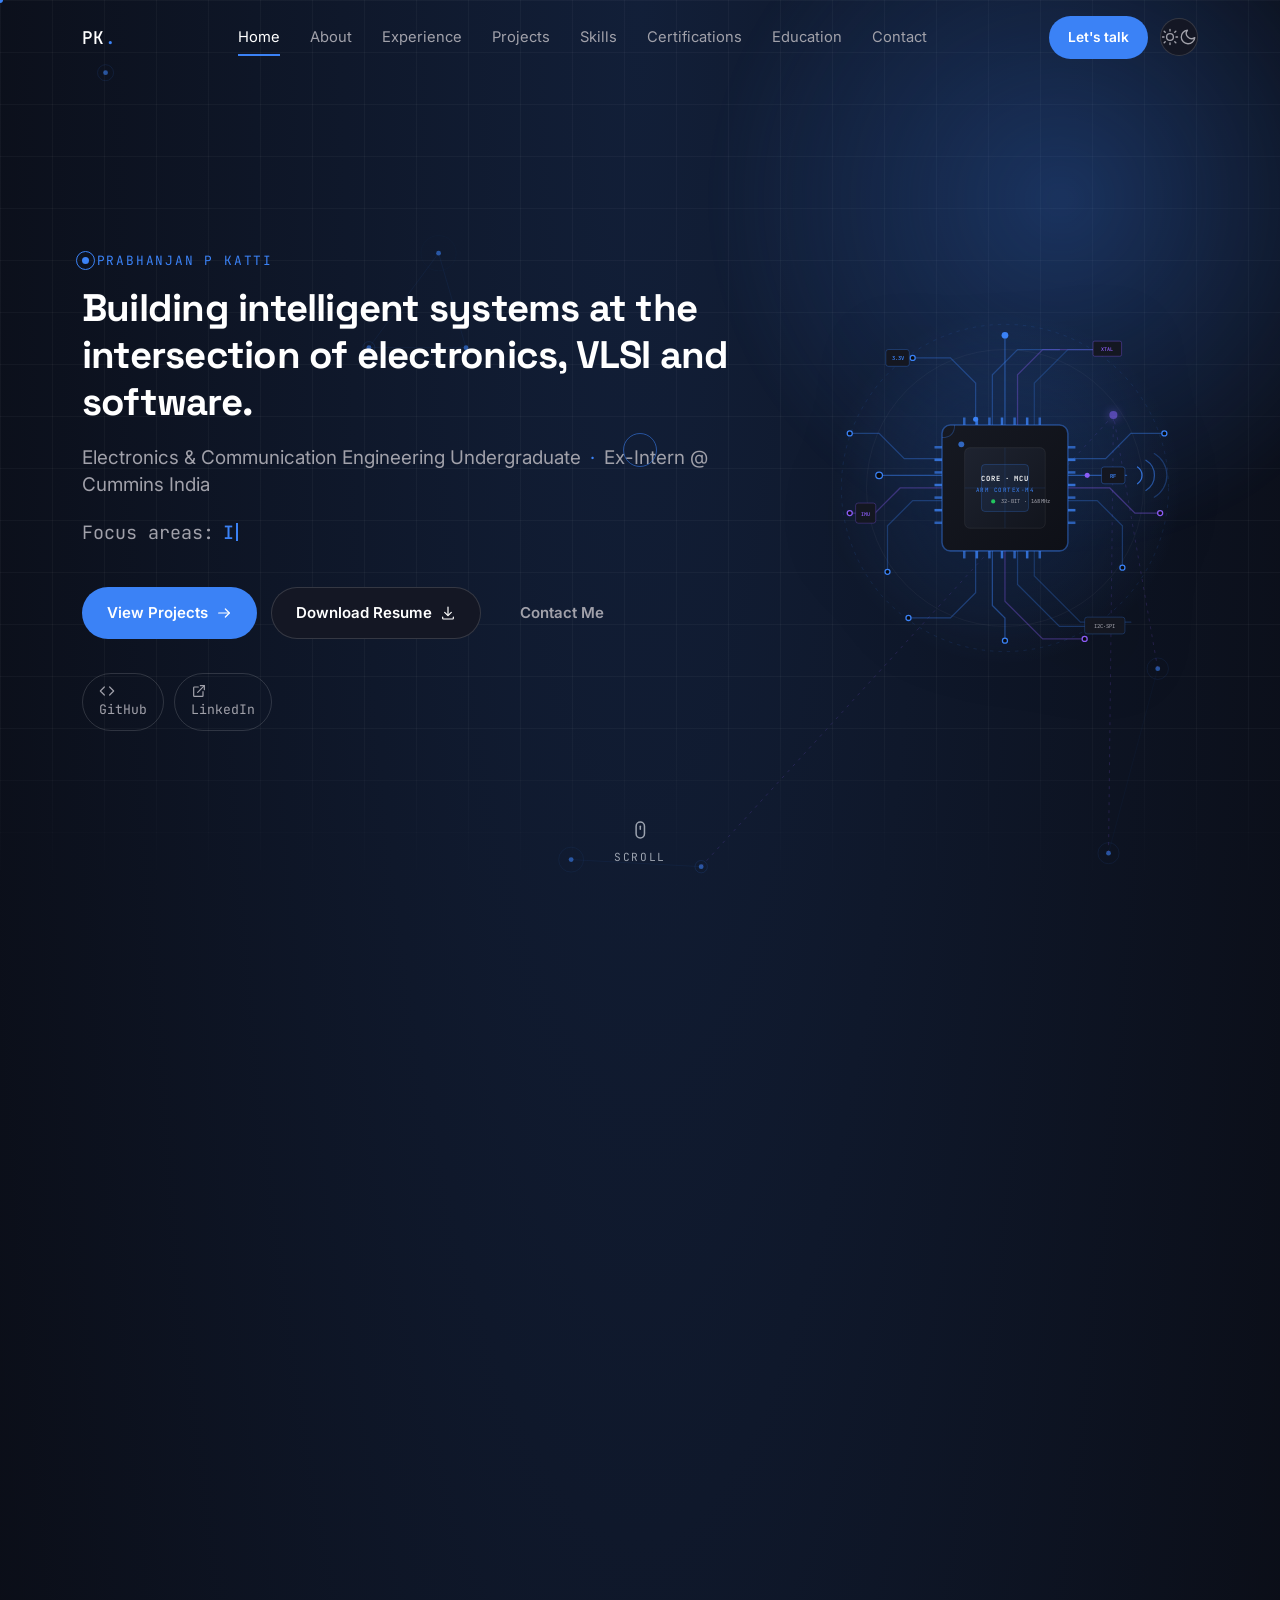
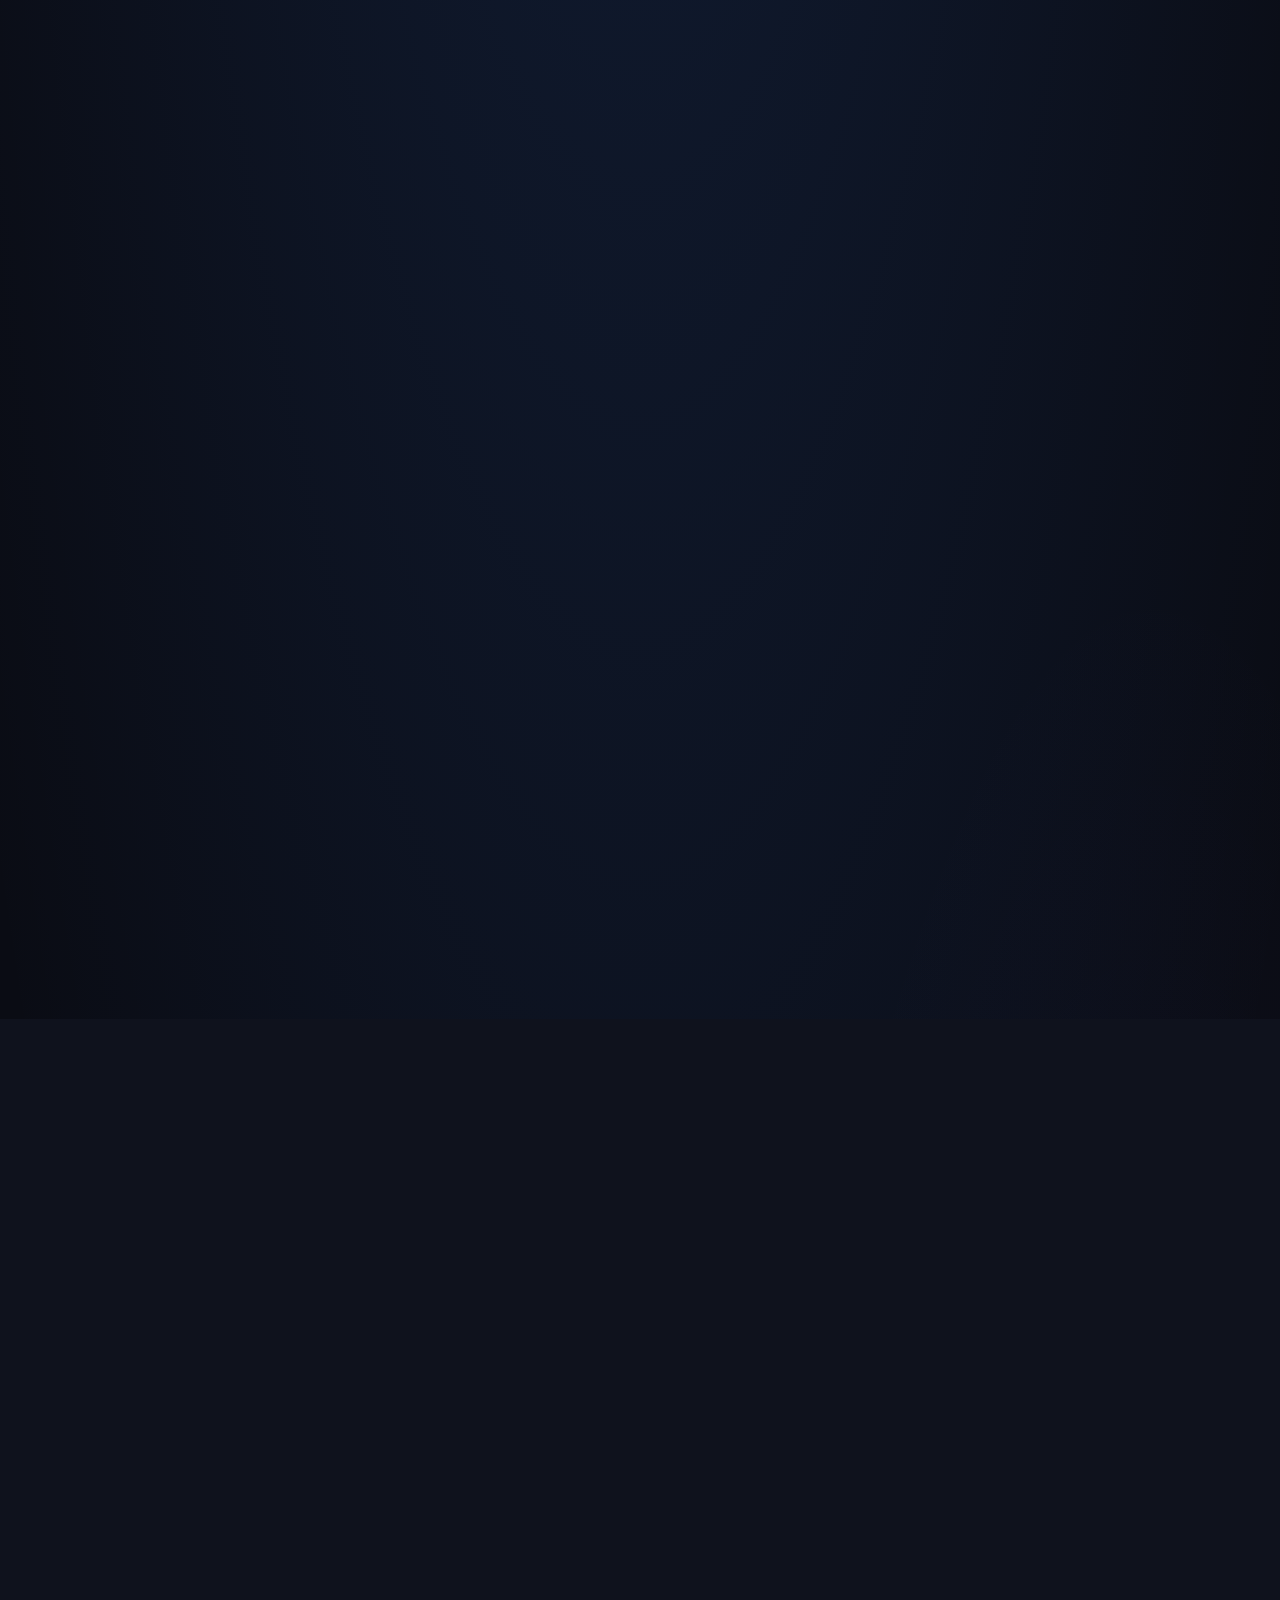
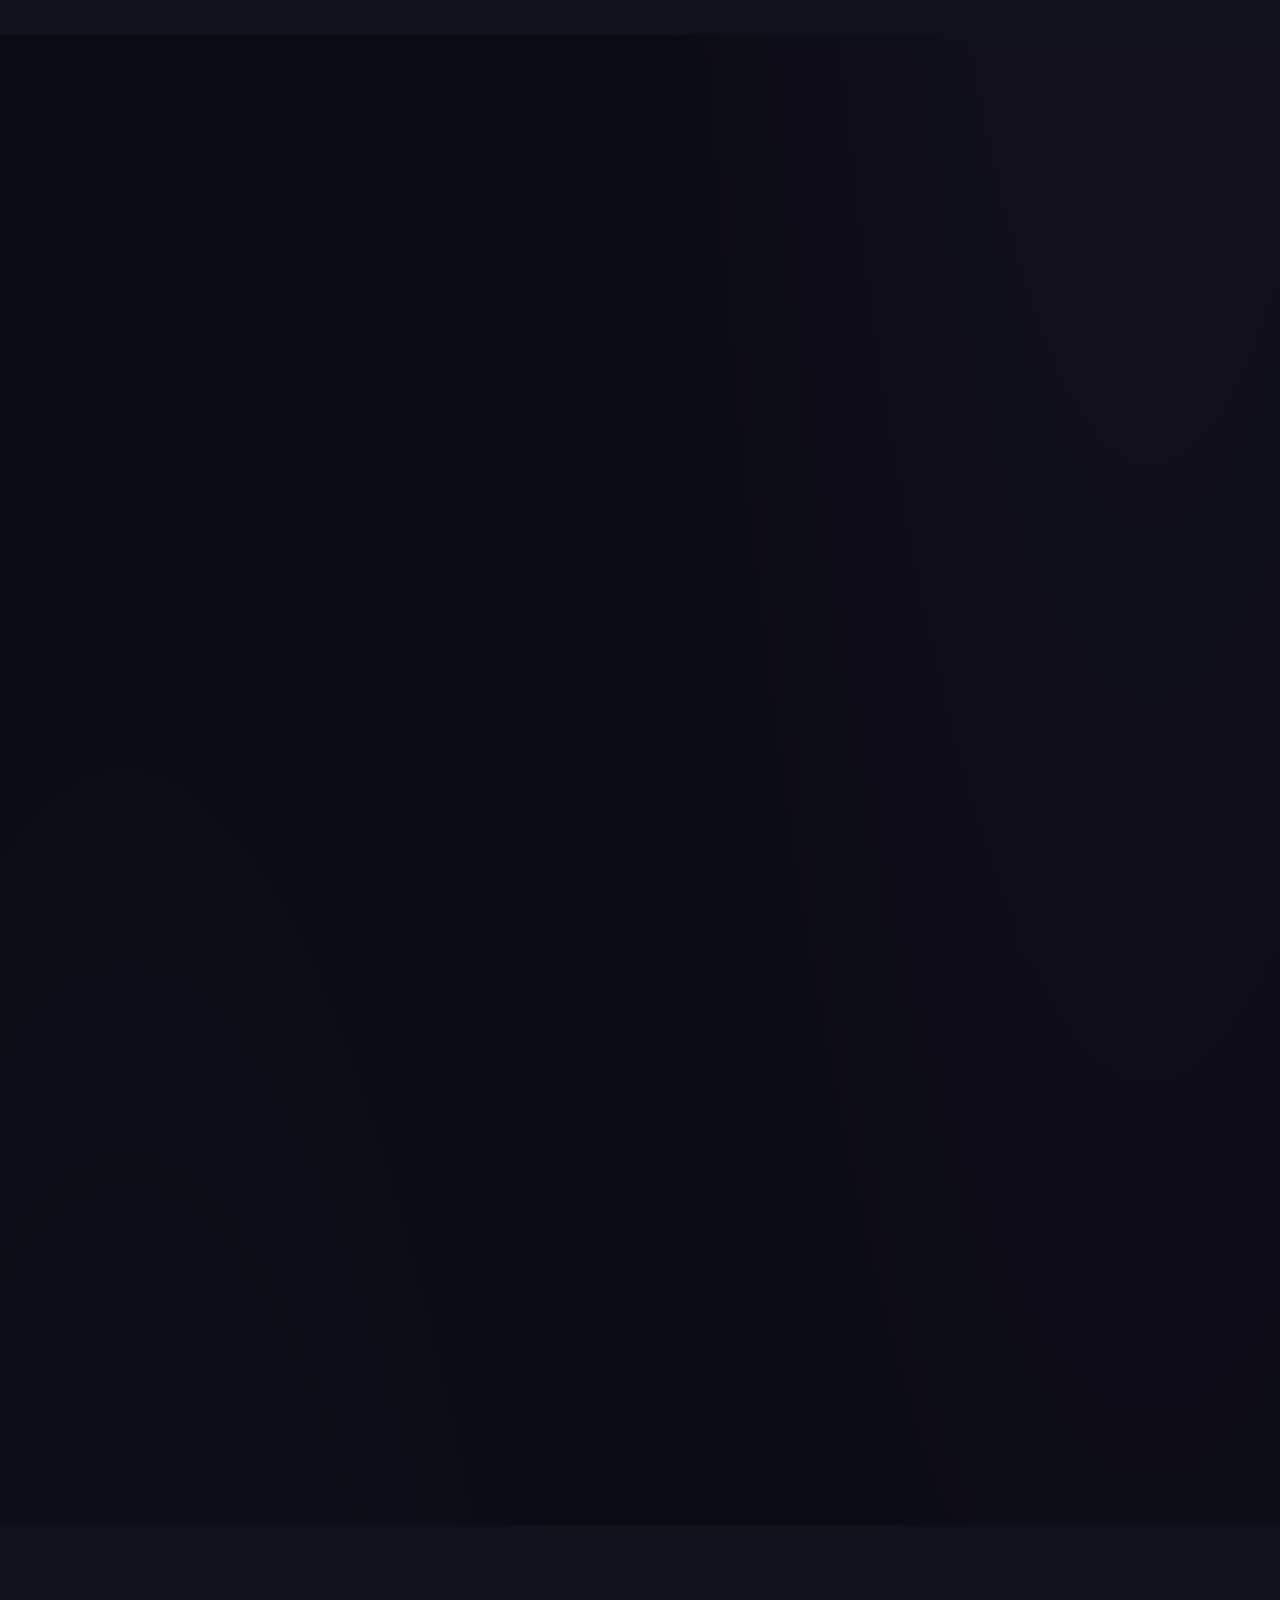
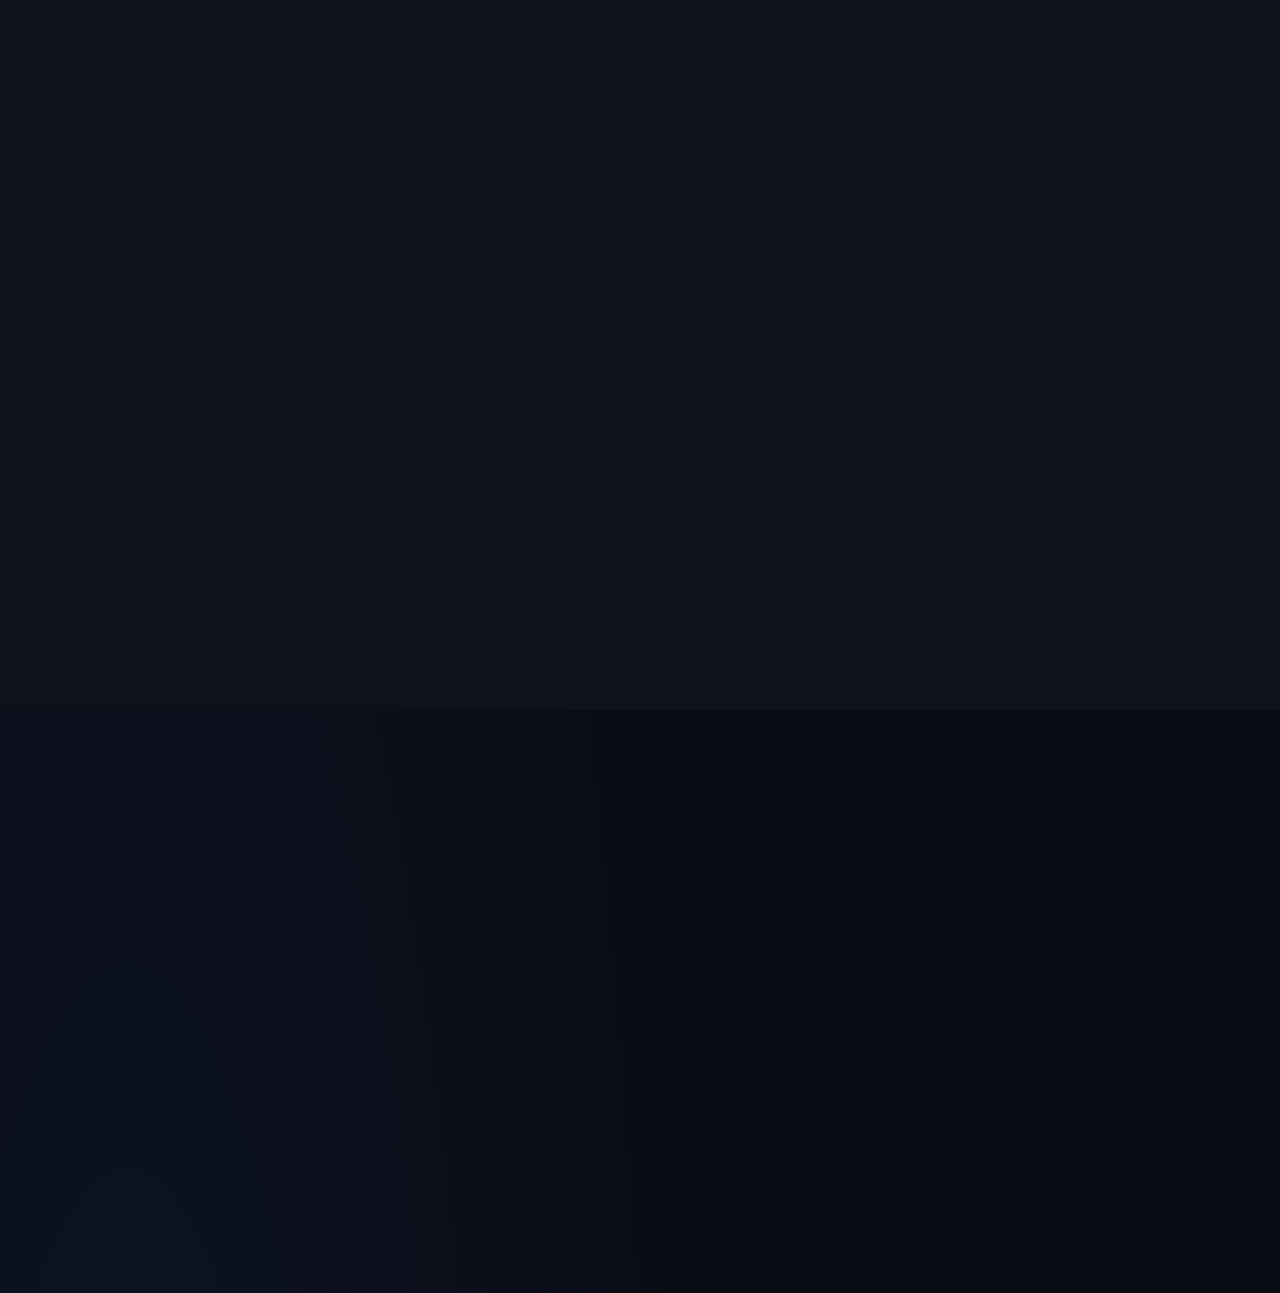
==== commit c1e85460: "Revert "Add interactive Command Palette (Ctrl+K), live search, and toast notifications" This reverts" ====
--- a/index.html
+++ b/index.html
@@ -121,8 +121,6 @@
       <symbol id="icon-copy" viewBox="0 0 24 24"><rect x="9" y="9" width="13" height="13" rx="2"/><path d="M5 15H4a2 2 0 0 1-2-2V4a2 2 0 0 1 2-2h9a2 2 0 0 1 2 2v1"/></symbol>
       <symbol id="icon-sun" viewBox="0 0 24 24"><circle cx="12" cy="12" r="4.5"/><line x1="12" y1="2" x2="12" y2="4"/><line x1="12" y1="20" x2="12" y2="22"/><line x1="4.22" y1="4.22" x2="5.64" y2="5.64"/><line x1="18.36" y1="18.36" x2="19.78" y2="19.78"/><line x1="2" y1="12" x2="4" y2="12"/><line x1="20" y1="12" x2="22" y2="12"/><line x1="4.22" y1="19.78" x2="5.64" y2="18.36"/><line x1="18.36" y1="5.64" x2="19.78" y2="4.22"/></symbol>
       <symbol id="icon-moon" viewBox="0 0 24 24"><path d="M21 12.79A9 9 0 1 1 11.21 3 7 7 0 0 0 21 12.79z"/></symbol>
-      <symbol id="icon-search" viewBox="0 0 24 24"><circle cx="11" cy="11" r="8"/><line x1="21" y1="21" x2="16.65" y2="16.65"/></symbol>
-      <symbol id="icon-compass" viewBox="0 0 24 24"><circle cx="12" cy="12" r="10"/><polygon points="16.24 7.76 14.12 14.12 7.76 16.24 9.88 9.88 16.24 7.76"/></symbol>
     </defs>
   </svg>
 
@@ -187,11 +185,6 @@
       <div class="nav__backdrop" id="navBackdrop" aria-hidden="true"></div>
 
       <div class="nav__actions">
-        <button class="nav__palette-btn" id="cmdPaletteBtn" aria-label="Open command palette (Ctrl+K)" title="Quick search & actions (Ctrl+K)">
-          <svg class="icon icon--sm"><use href="#icon-search"></use></svg>
-          <span class="nav__palette-text">Search</span>
-          <span class="nav__palette-kbd"><kbd class="cmd-k-key">Ctrl</kbd><kbd>K</kbd></span>
-        </button>
         <a href="#contact" class="btn btn--sm btn--primary nav__cta">Let's talk</a>
         <button class="nav__theme-toggle" id="themeToggle" aria-label="Switch to light mode" title="Toggle theme">
           <svg class="icon theme-icon theme-icon--sun"><use href="#icon-sun"></use></svg>
@@ -1045,37 +1038,6 @@
       </div>
     </div>
 
-    <!-- ============ COMMAND PALETTE (CTRL+K) ============ -->
-    <div class="cmd-palette" id="cmdPalette" role="dialog" aria-modal="true" aria-labelledby="cmdPaletteTitle" aria-hidden="true">
-      <div class="cmd-palette__backdrop" id="cmdPaletteBackdrop"></div>
-      <div class="cmd-palette__dialog">
-        <div class="cmd-palette__search">
-          <svg class="icon cmd-palette__search-icon"><use href="#icon-search"></use></svg>
-          <input type="text" class="cmd-palette__input" id="cmdPaletteInput" placeholder="Type a command or search sections, projects, actions..." autocomplete="off" spellcheck="false" aria-label="Command search input">
-          <button class="cmd-palette__esc-btn" id="cmdPaletteClose" aria-label="Close command palette">
-            <kbd>ESC</kbd>
-          </button>
-        </div>
-        <div class="cmd-palette__body" id="cmdPaletteResults" role="listbox" aria-label="Suggestions">
-          <!-- Dynamically rendered by script.js -->
-        </div>
-        <div class="cmd-palette__footer">
-          <div class="cmd-palette__hints">
-            <span class="cmd-palette__hint"><kbd>↑</kbd><kbd>↓</kbd> Navigate</span>
-            <span class="cmd-palette__hint"><kbd>↵</kbd> Select</span>
-            <span class="cmd-palette__hint"><kbd>ESC</kbd> Close</span>
-          </div>
-          <span class="cmd-palette__tip">Tip: Press <kbd class="cmd-k-key">Ctrl</kbd> + <kbd>K</kbd> anywhere</span>
-        </div>
-      </div>
-    </div>
-
-    <!-- ============ FLOATING TOAST NOTIFICATION ============ -->
-    <div class="toast" id="toastNotification" role="status" aria-live="polite" aria-hidden="true">
-      <svg class="icon icon--sm toast__icon"><use href="#icon-check"></use></svg>
-      <span class="toast__text" id="toastNotificationText"></span>
-    </div>
-
   </main>
 
   <!-- ============ FOOTER ============ -->
--- a/style.css
+++ b/style.css
@@ -182,28 +182,6 @@
   background: rgba(15, 23, 42, 0.6);
 }
 
-[data-theme="light"] .cmd-palette__backdrop {
-  background: rgba(15, 23, 42, 0.55);
-}
-[data-theme="light"] .cmd-palette__dialog {
-  background: #ffffff;
-  border-color: rgba(15, 23, 42, 0.12);
-  box-shadow: 0 25px 60px -10px rgba(15, 23, 42, 0.22), 0 0 0 1px rgba(0, 0, 0, 0.04);
-}
-[data-theme="light"] .cmd-palette__search,
-[data-theme="light"] .cmd-palette__footer {
-  background: #f8fafc;
-}
-[data-theme="light"] .cmd-palette__item:hover,
-[data-theme="light"] .cmd-palette__item.is-selected {
-  background: rgba(37, 99, 235, 0.08);
-  border-color: rgba(37, 99, 235, 0.2);
-}
-[data-theme="light"] .cmd-palette__item-icon-box {
-  background: #f1f5f9;
-  border-color: #e2e8f0;
-}
-
 /* ---------- 3. Typography ---------- */
 h1, h2, h3, h4 { font-family: var(--font-display); font-weight: 600; letter-spacing: -0.02em; color: var(--text); }
 p { color: var(--text-secondary); }
@@ -449,57 +427,7 @@
 .nav__backdrop { display: none; }
 body.menu-locked { overflow: hidden; touch-action: none; }
 
-.nav__actions { display: flex; align-items: center; gap: 10px; }
-.nav__palette-btn {
-  display: inline-flex;
-  align-items: center;
-  gap: 8px;
-  padding: 7px 12px;
-  height: 38px;
-  border-radius: var(--radius-full);
-  border: 1px solid var(--border-strong);
-  background: var(--card);
-  color: var(--text-secondary);
-  font-size: 0.85rem;
-  font-weight: 500;
-  cursor: pointer;
-  transition: all var(--dur-fast) var(--ease);
-}
-.nav__palette-btn:hover {
-  color: var(--text);
-  border-color: var(--accent);
-  background: var(--card-hover);
-  box-shadow: 0 0 12px rgba(var(--accent-rgb), 0.2);
-}
-.nav__palette-btn .icon {
-  color: var(--accent);
-}
-.nav__palette-text {
-  font-size: 0.84rem;
-}
-.nav__palette-kbd {
-  display: inline-flex;
-  align-items: center;
-  gap: 2px;
-}
-.nav__palette-kbd kbd,
-.cmd-palette kbd {
-  font-family: var(--font-mono);
-  font-size: 0.7rem;
-  padding: 2px 5px;
-  border-radius: 4px;
-  background: var(--bg-soft);
-  border: 1px solid var(--border-strong);
-  color: var(--text-tertiary);
-  line-height: 1.1;
-  box-shadow: 0 1px 0 rgba(0, 0, 0, 0.2);
-}
-[data-theme="light"] .nav__palette-kbd kbd,
-[data-theme="light"] .cmd-palette kbd {
-  background: #f1f5f9;
-  border-color: #cbd5e1;
-  color: #475569;
-}
+.nav__actions { display: flex; align-items: center; gap: 12px; }
 .nav__cta { display: none; }
 .nav__theme-toggle {
   display: inline-flex;
@@ -958,270 +886,6 @@
   margin-top: 26px;
   padding-top: 20px;
   border-top: 1px solid var(--border);
-}
-
-/* ---------- 13.5 Command Palette (Ctrl+K) ---------- */
-.cmd-palette {
-  position: fixed;
-  inset: 0;
-  z-index: 2000;
-  display: flex;
-  align-items: flex-start;
-  justify-content: center;
-  padding: 12vh 20px 20px;
-  opacity: 0;
-  visibility: hidden;
-  pointer-events: none;
-  transition: opacity var(--dur-fast) var(--ease), visibility var(--dur-fast) var(--ease);
-}
-.cmd-palette.is-open {
-  opacity: 1;
-  visibility: visible;
-  pointer-events: auto;
-}
-.cmd-palette__backdrop {
-  position: absolute;
-  inset: 0;
-  background: rgba(5, 7, 12, 0.82);
-  backdrop-filter: blur(12px);
-  -webkit-backdrop-filter: blur(12px);
-}
-.cmd-palette__dialog {
-  position: relative;
-  z-index: 2;
-  width: 100%;
-  max-width: 620px;
-  background: var(--card);
-  border: 1px solid var(--border-strong);
-  border-radius: var(--radius-md);
-  box-shadow: 0 25px 60px -10px rgba(0, 0, 0, 0.8), 0 0 0 1px rgba(255, 255, 255, 0.06);
-  overflow: hidden;
-  display: flex;
-  flex-direction: column;
-  transform: translateY(-12px) scale(0.98);
-  transition: transform var(--dur-fast) var(--ease);
-}
-.cmd-palette.is-open .cmd-palette__dialog {
-  transform: translateY(0) scale(1);
-}
-.cmd-palette__search {
-  display: flex;
-  align-items: center;
-  gap: 12px;
-  padding: 14px 18px;
-  border-bottom: 1px solid var(--border);
-  background: var(--bg-soft);
-}
-.cmd-palette__search-icon {
-  width: 20px;
-  height: 20px;
-  color: var(--accent);
-  flex-shrink: 0;
-}
-.cmd-palette__input {
-  flex: 1;
-  font-size: 1rem;
-  font-family: var(--font-body);
-  color: var(--text);
-  background: transparent;
-  border: none;
-  outline: none;
-}
-.cmd-palette__input::placeholder {
-  color: var(--text-tertiary);
-}
-.cmd-palette__esc-btn {
-  display: inline-flex;
-  align-items: center;
-  justify-content: center;
-  padding: 0;
-  cursor: pointer;
-}
-.cmd-palette__esc-btn kbd {
-  font-family: var(--font-mono);
-  font-size: 0.7rem;
-  padding: 3px 6px;
-  border-radius: 4px;
-  background: var(--card);
-  border: 1px solid var(--border-strong);
-  color: var(--text-tertiary);
-  transition: all var(--dur-fast) var(--ease);
-}
-.cmd-palette__esc-btn:hover kbd {
-  color: var(--text);
-  border-color: var(--accent);
-}
-.cmd-palette__body {
-  max-height: 380px;
-  overflow-y: auto;
-  padding: 8px;
-  overscroll-behavior: contain;
-}
-.cmd-palette__group {
-  margin-bottom: 8px;
-}
-.cmd-palette__group:last-child {
-  margin-bottom: 0;
-}
-.cmd-palette__group-title {
-  font-family: var(--font-mono);
-  font-size: 0.68rem;
-  letter-spacing: 0.1em;
-  text-transform: uppercase;
-  color: var(--text-tertiary);
-  padding: 6px 12px 4px;
-}
-.cmd-palette__item {
-  display: flex;
-  align-items: center;
-  gap: 12px;
-  padding: 9px 12px;
-  border-radius: var(--radius-sm);
-  cursor: pointer;
-  border: 1px solid transparent;
-  transition: background var(--dur-fast) var(--ease), border-color var(--dur-fast) var(--ease);
-  user-select: none;
-}
-.cmd-palette__item:hover,
-.cmd-palette__item.is-selected {
-  background: rgba(var(--accent-rgb), 0.12);
-  border-color: rgba(var(--accent-rgb), 0.25);
-}
-.cmd-palette__item.is-selected .cmd-palette__item-title {
-  color: #fff;
-}
-[data-theme="light"] .cmd-palette__item.is-selected .cmd-palette__item-title {
-  color: var(--accent);
-}
-.cmd-palette__item-icon-box {
-  width: 32px;
-  height: 32px;
-  border-radius: 8px;
-  background: var(--bg-soft);
-  border: 1px solid var(--border);
-  display: flex;
-  align-items: center;
-  justify-content: center;
-  color: var(--accent);
-  flex-shrink: 0;
-  transition: transform var(--dur-fast) var(--ease);
-}
-.cmd-palette__item:hover .cmd-palette__item-icon-box,
-.cmd-palette__item.is-selected .cmd-palette__item-icon-box {
-  transform: scale(1.05);
-  background: rgba(var(--accent-rgb), 0.2);
-  border-color: var(--accent);
-}
-.cmd-palette__item-info {
-  flex: 1;
-  min-width: 0;
-}
-.cmd-palette__item-title {
-  font-size: 0.9rem;
-  font-weight: 500;
-  color: var(--text);
-  line-height: 1.3;
-  display: flex;
-  align-items: center;
-  gap: 8px;
-}
-.cmd-palette__item-desc {
-  font-size: 0.78rem;
-  color: var(--text-secondary);
-  line-height: 1.3;
-  white-space: nowrap;
-  overflow: hidden;
-  text-overflow: ellipsis;
-}
-.cmd-palette__item-action {
-  font-family: var(--font-mono);
-  font-size: 0.72rem;
-  color: var(--text-tertiary);
-  background: var(--bg-soft);
-  padding: 3px 7px;
-  border-radius: 4px;
-  border: 1px solid var(--border);
-  flex-shrink: 0;
-  opacity: 0.8;
-}
-.cmd-palette__item.is-selected .cmd-palette__item-action {
-  color: var(--accent);
-  border-color: rgba(var(--accent-rgb), 0.3);
-  background: rgba(var(--accent-rgb), 0.15);
-  opacity: 1;
-}
-.cmd-palette__empty {
-  padding: 36px 20px;
-  text-align: center;
-  color: var(--text-tertiary);
-  font-size: 0.9rem;
-}
-.cmd-palette__empty-icon {
-  margin: 0 auto 10px;
-  color: var(--text-tertiary);
-  opacity: 0.5;
-}
-.cmd-palette__footer {
-  display: flex;
-  align-items: center;
-  justify-content: space-between;
-  padding: 10px 16px;
-  border-top: 1px solid var(--border);
-  background: var(--bg-soft);
-  font-size: 0.76rem;
-  color: var(--text-tertiary);
-}
-.cmd-palette__hints {
-  display: flex;
-  align-items: center;
-  gap: 12px;
-}
-.cmd-palette__hint {
-  display: inline-flex;
-  align-items: center;
-  gap: 4px;
-}
-.cmd-palette__tip {
-  font-family: var(--font-mono);
-  font-size: 0.7rem;
-}
-
-/* ---------- 13.6 Toast Notification ---------- */
-.toast {
-  position: fixed;
-  bottom: 28px;
-  left: 50%;
-  transform: translateX(-50%) translateY(20px);
-  z-index: 2500;
-  display: flex;
-  align-items: center;
-  gap: 10px;
-  padding: 11px 20px;
-  background: var(--card);
-  border: 1px solid var(--accent);
-  box-shadow: 0 12px 36px -4px rgba(0, 0, 0, 0.65), 0 0 16px rgba(var(--accent-rgb), 0.3);
-  border-radius: var(--radius-full);
-  color: var(--text);
-  font-size: 0.88rem;
-  font-weight: 500;
-  opacity: 0;
-  visibility: hidden;
-  pointer-events: none;
-  transition: opacity var(--dur-fast) var(--ease), transform var(--dur-fast) var(--ease), visibility var(--dur-fast) var(--ease);
-}
-.toast.is-visible {
-  opacity: 1;
-  visibility: visible;
-  transform: translateX(-50%) translateY(0);
-  pointer-events: auto;
-}
-.toast__icon {
-  color: var(--success);
-  flex-shrink: 0;
-}
-[data-theme="light"] .toast {
-  background: #ffffff;
-  box-shadow: 0 12px 36px -4px rgba(15, 23, 42, 0.2), 0 0 16px rgba(var(--accent-rgb), 0.2);
 }
 
 /* ---------- 14. Skills ---------- */
@@ -1728,32 +1392,6 @@
     width: 100%;
     gap: 10px;
   }
-  .nav__palette-text,
-  .nav__palette-kbd {
-    display: none;
-  }
-  .nav__palette-btn {
-    width: 38px;
-    height: 38px;
-    padding: 0;
-    justify-content: center;
-  }
-  .cmd-palette {
-    padding: 12px 12px 20px;
-    align-items: flex-start;
-  }
-  .cmd-palette__dialog {
-    max-height: 85vh;
-  }
-  .cmd-palette__body {
-    max-height: 52vh;
-  }
-  .cmd-palette__hints {
-    display: none;
-  }
-  .cmd-palette__footer {
-    justify-content: center;
-  }
   .hero__scroll-cue {
     display: none !important;
   }
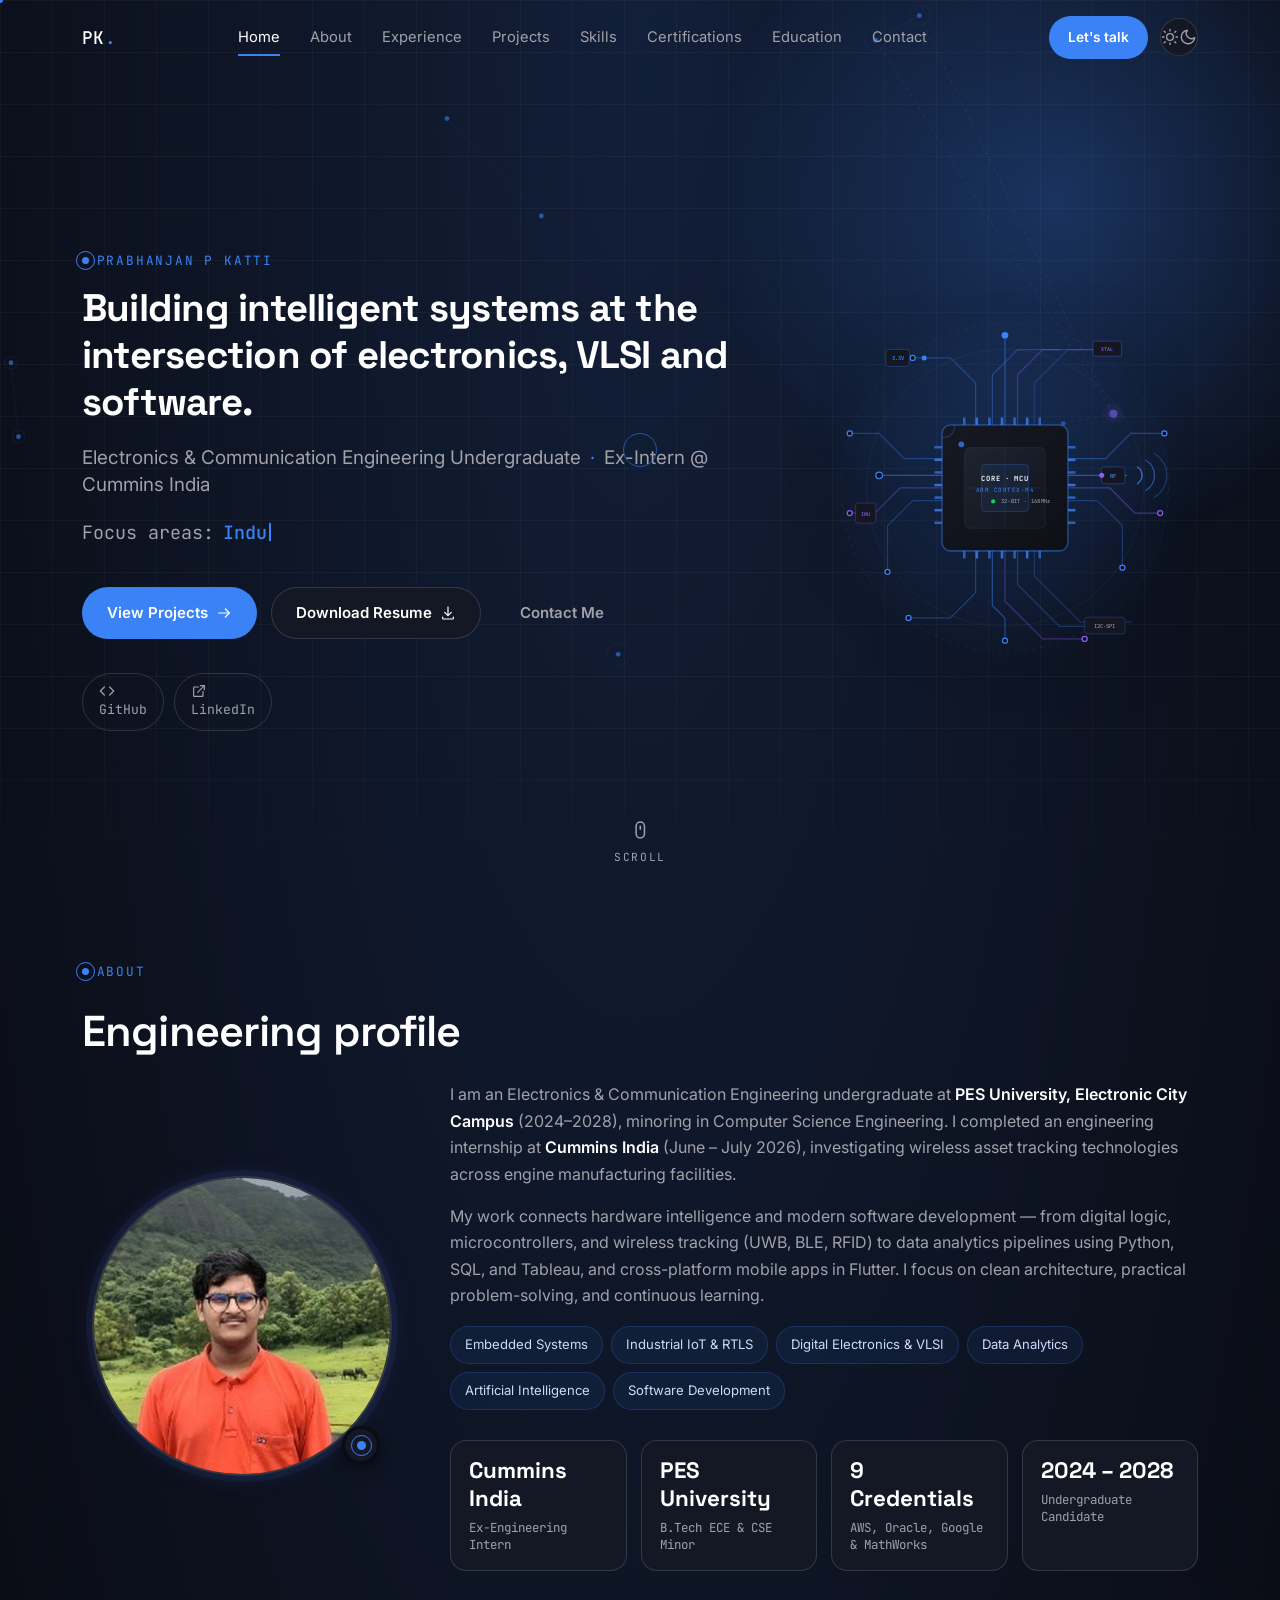
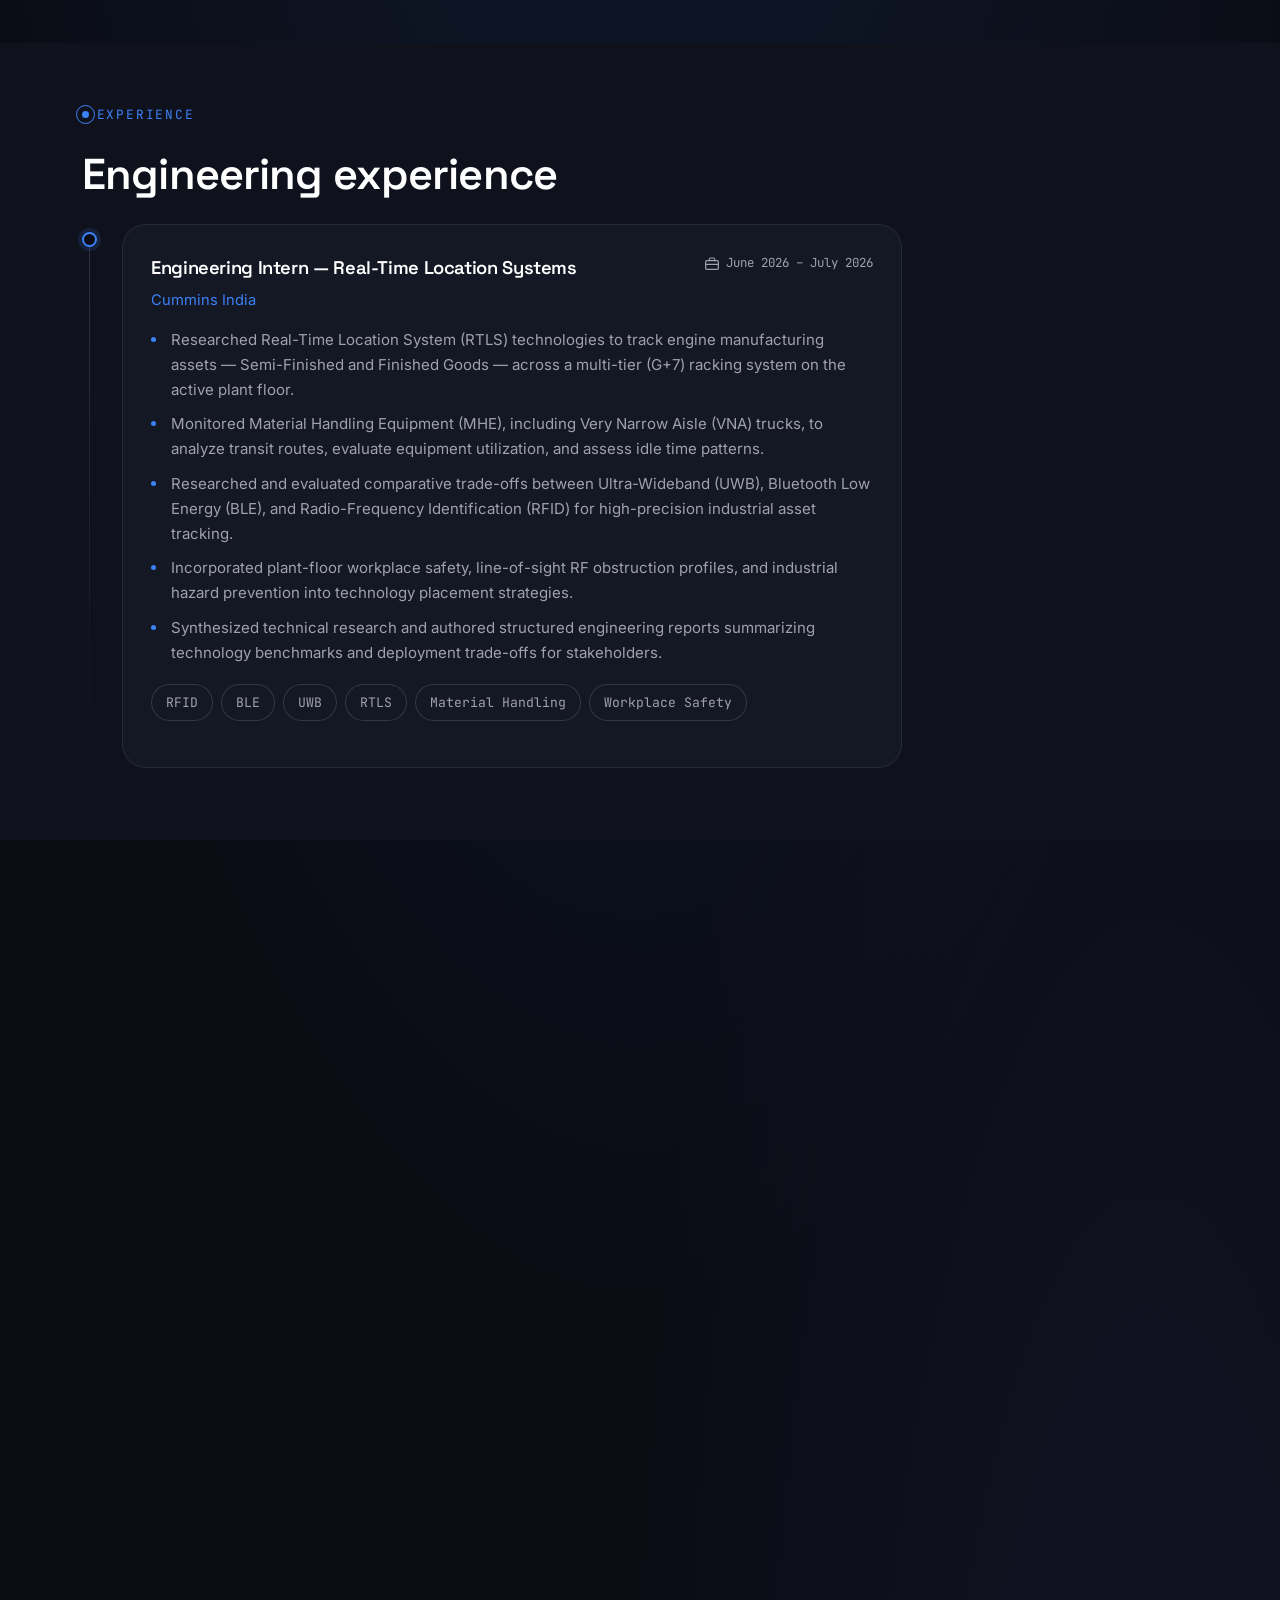
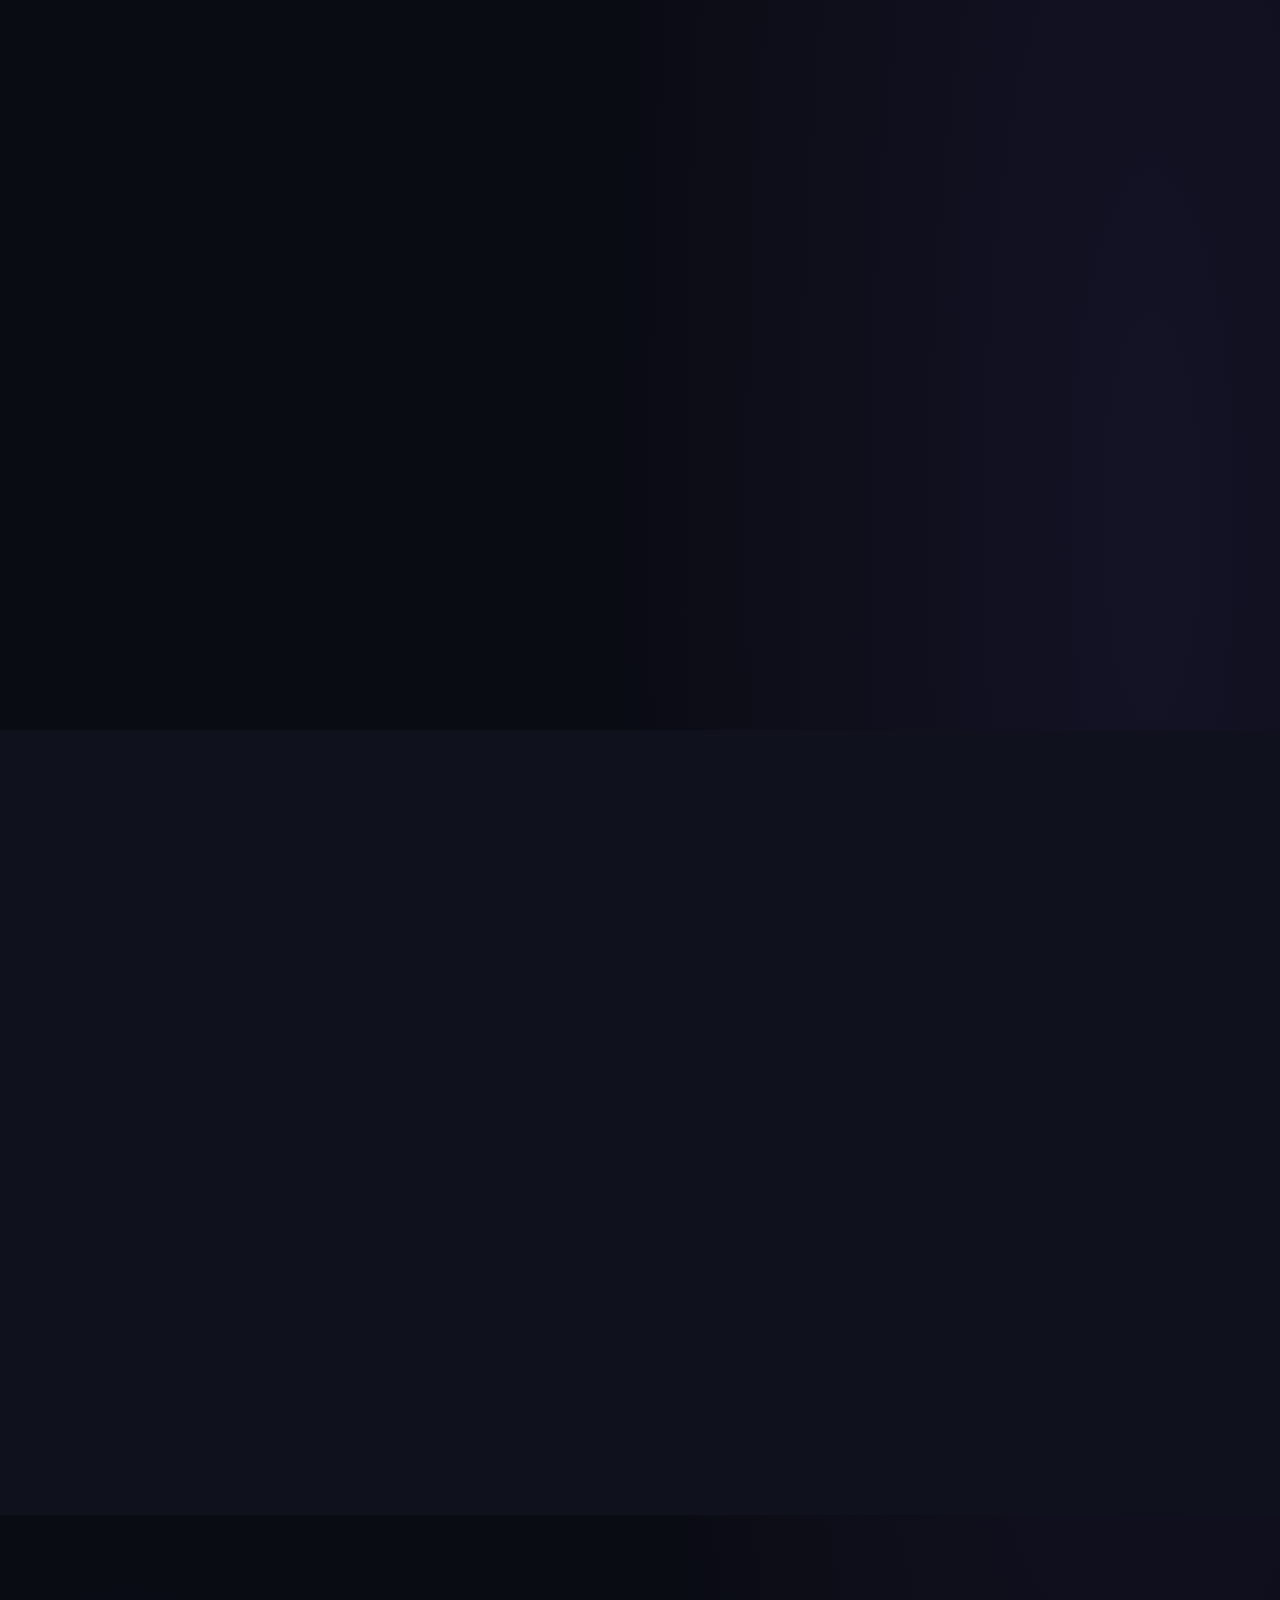
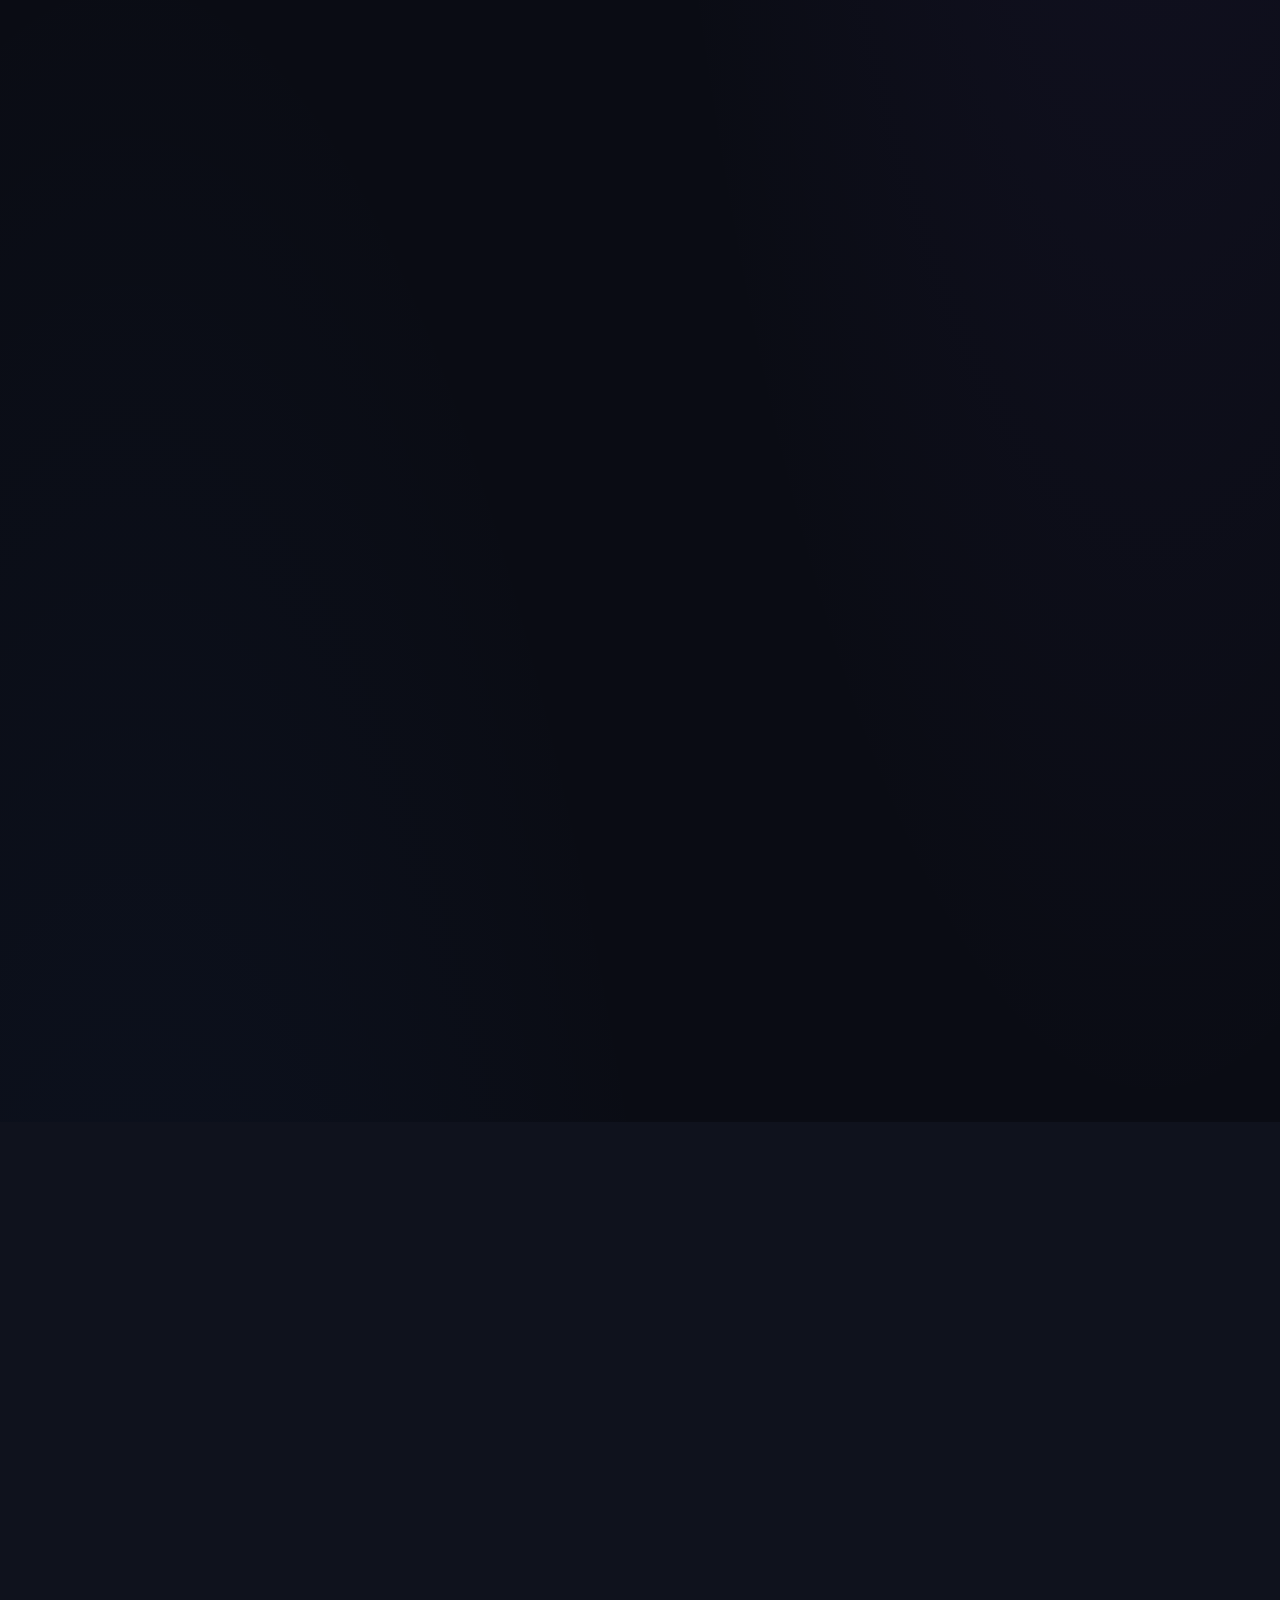
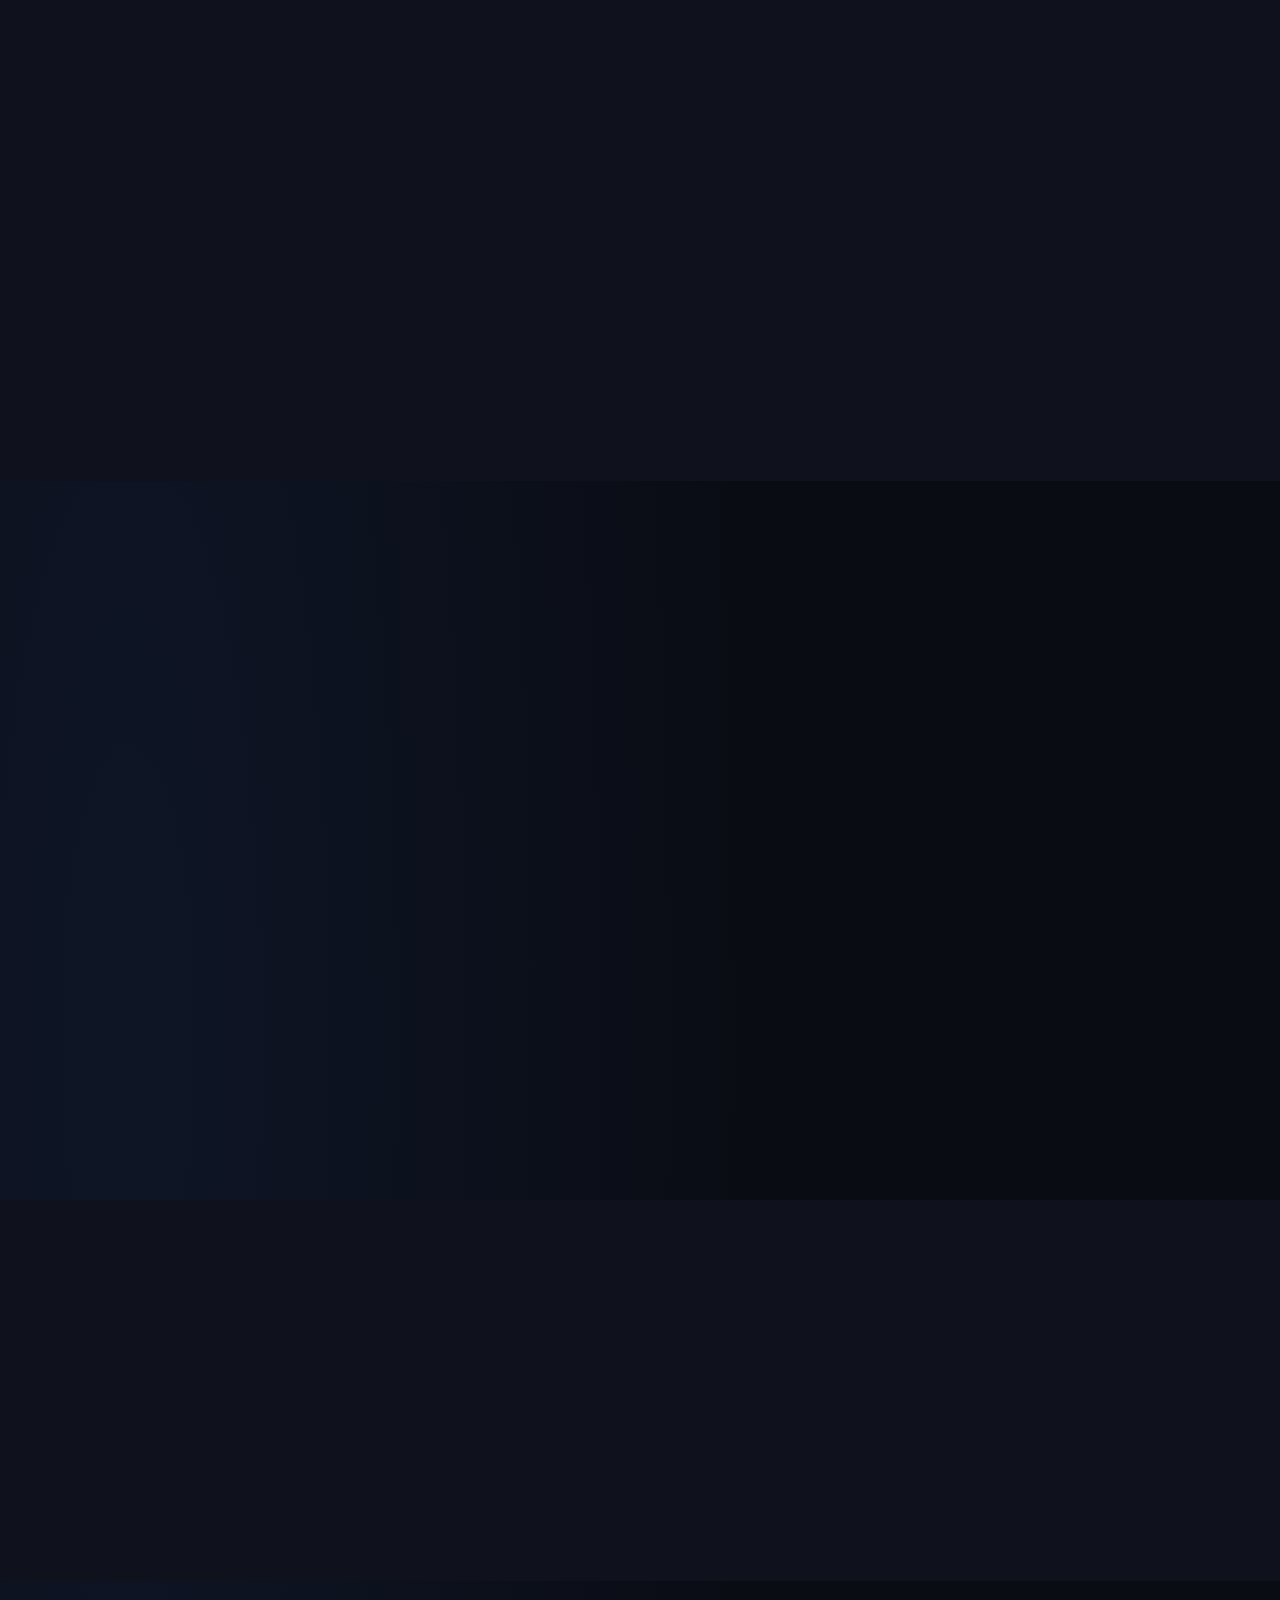
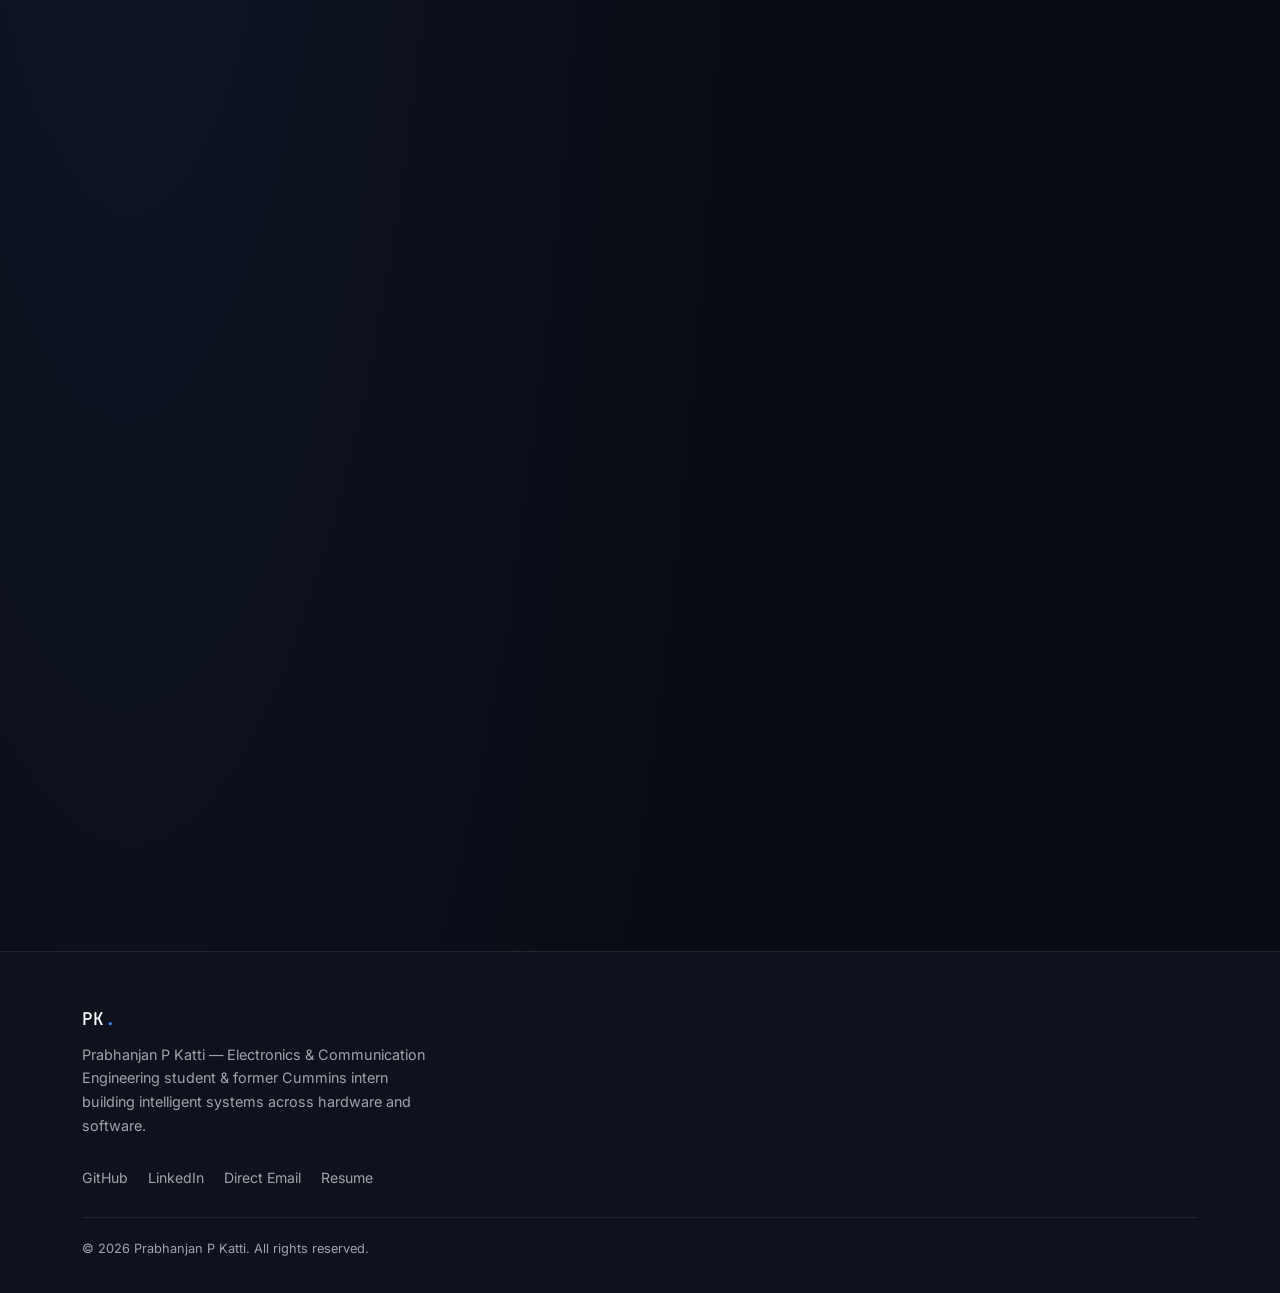
==== commit 9a9ead79: "Update resume.pdf with latest version and align skills with resume" ====
--- a/index.html
+++ b/index.html
@@ -669,6 +669,7 @@
               <span class="chip chip--mono">C</span>
               <span class="chip chip--mono">Dart</span>
               <span class="chip chip--mono">SystemVerilog</span>
+              <span class="chip chip--mono">SQL</span>
               <span class="chip chip--mono">HTML</span>
               <span class="chip chip--mono">CSS</span>
               <span class="chip chip--mono">JavaScript</span>
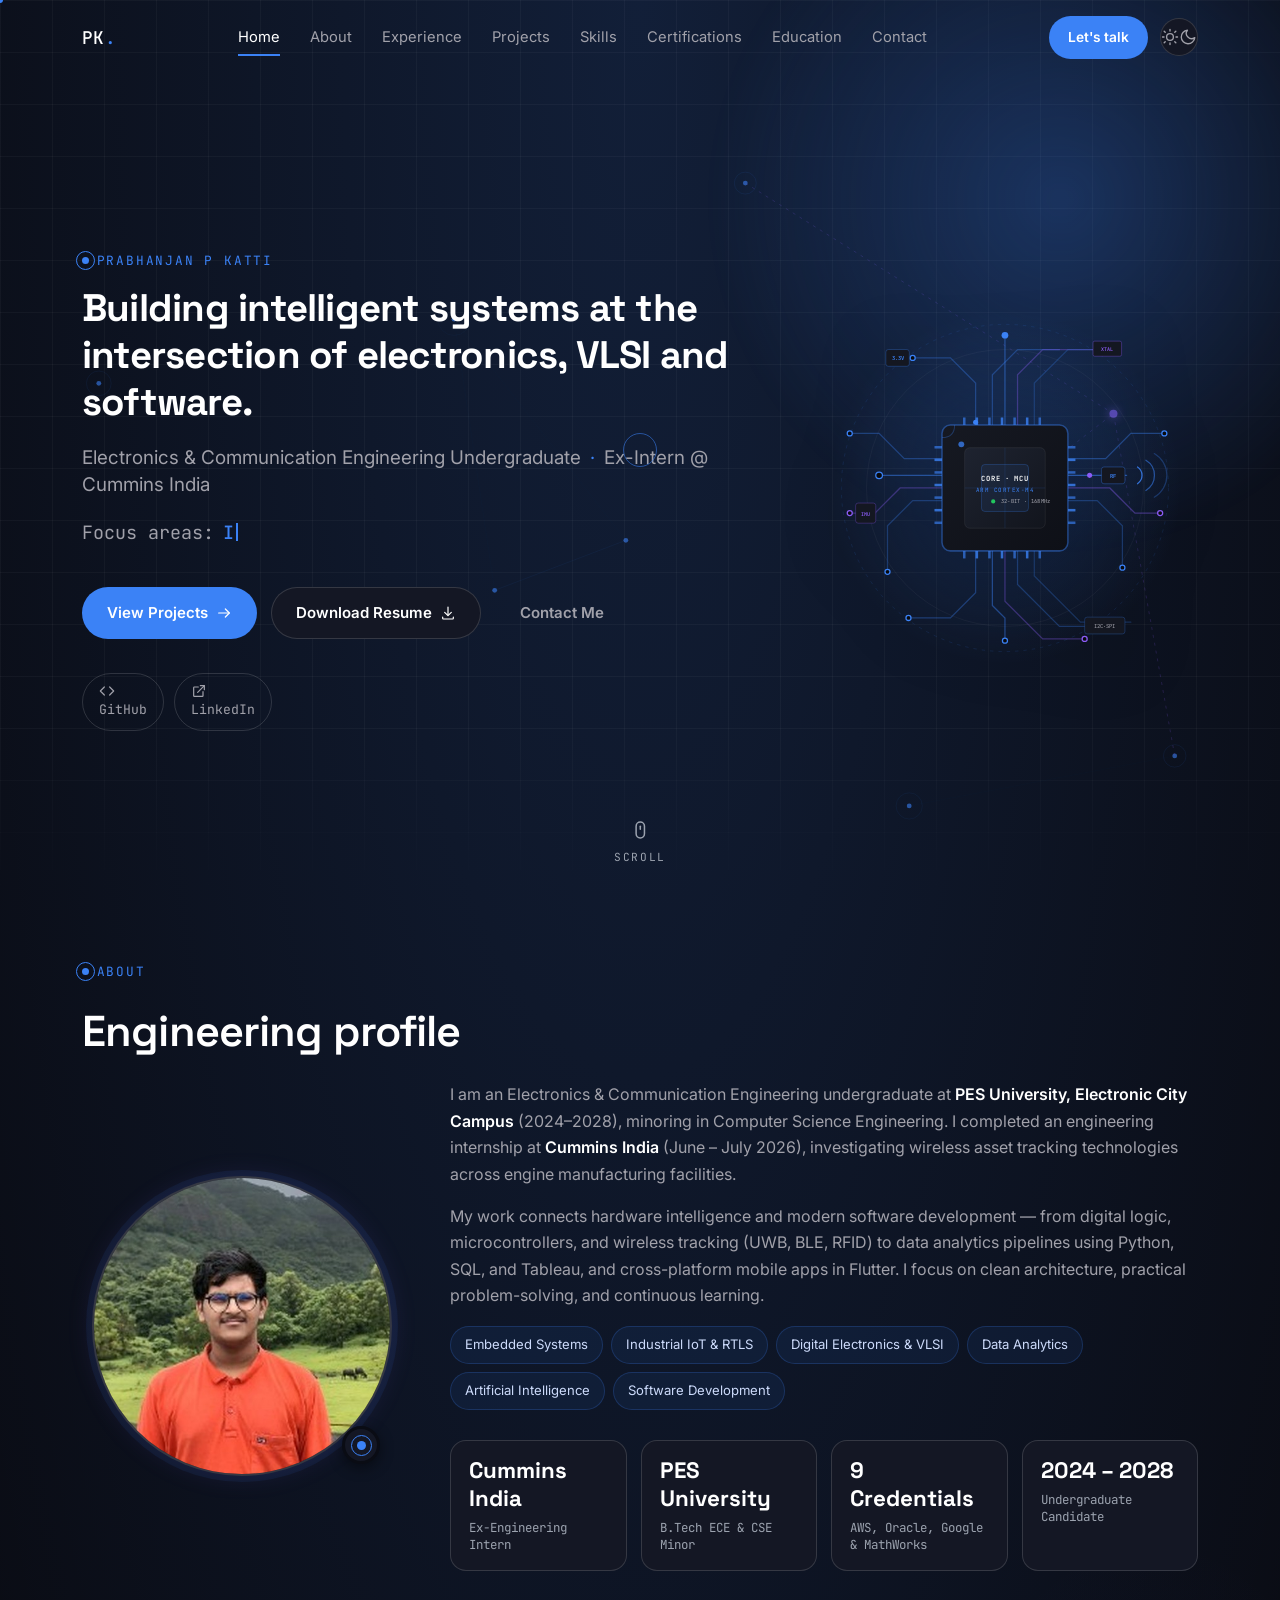
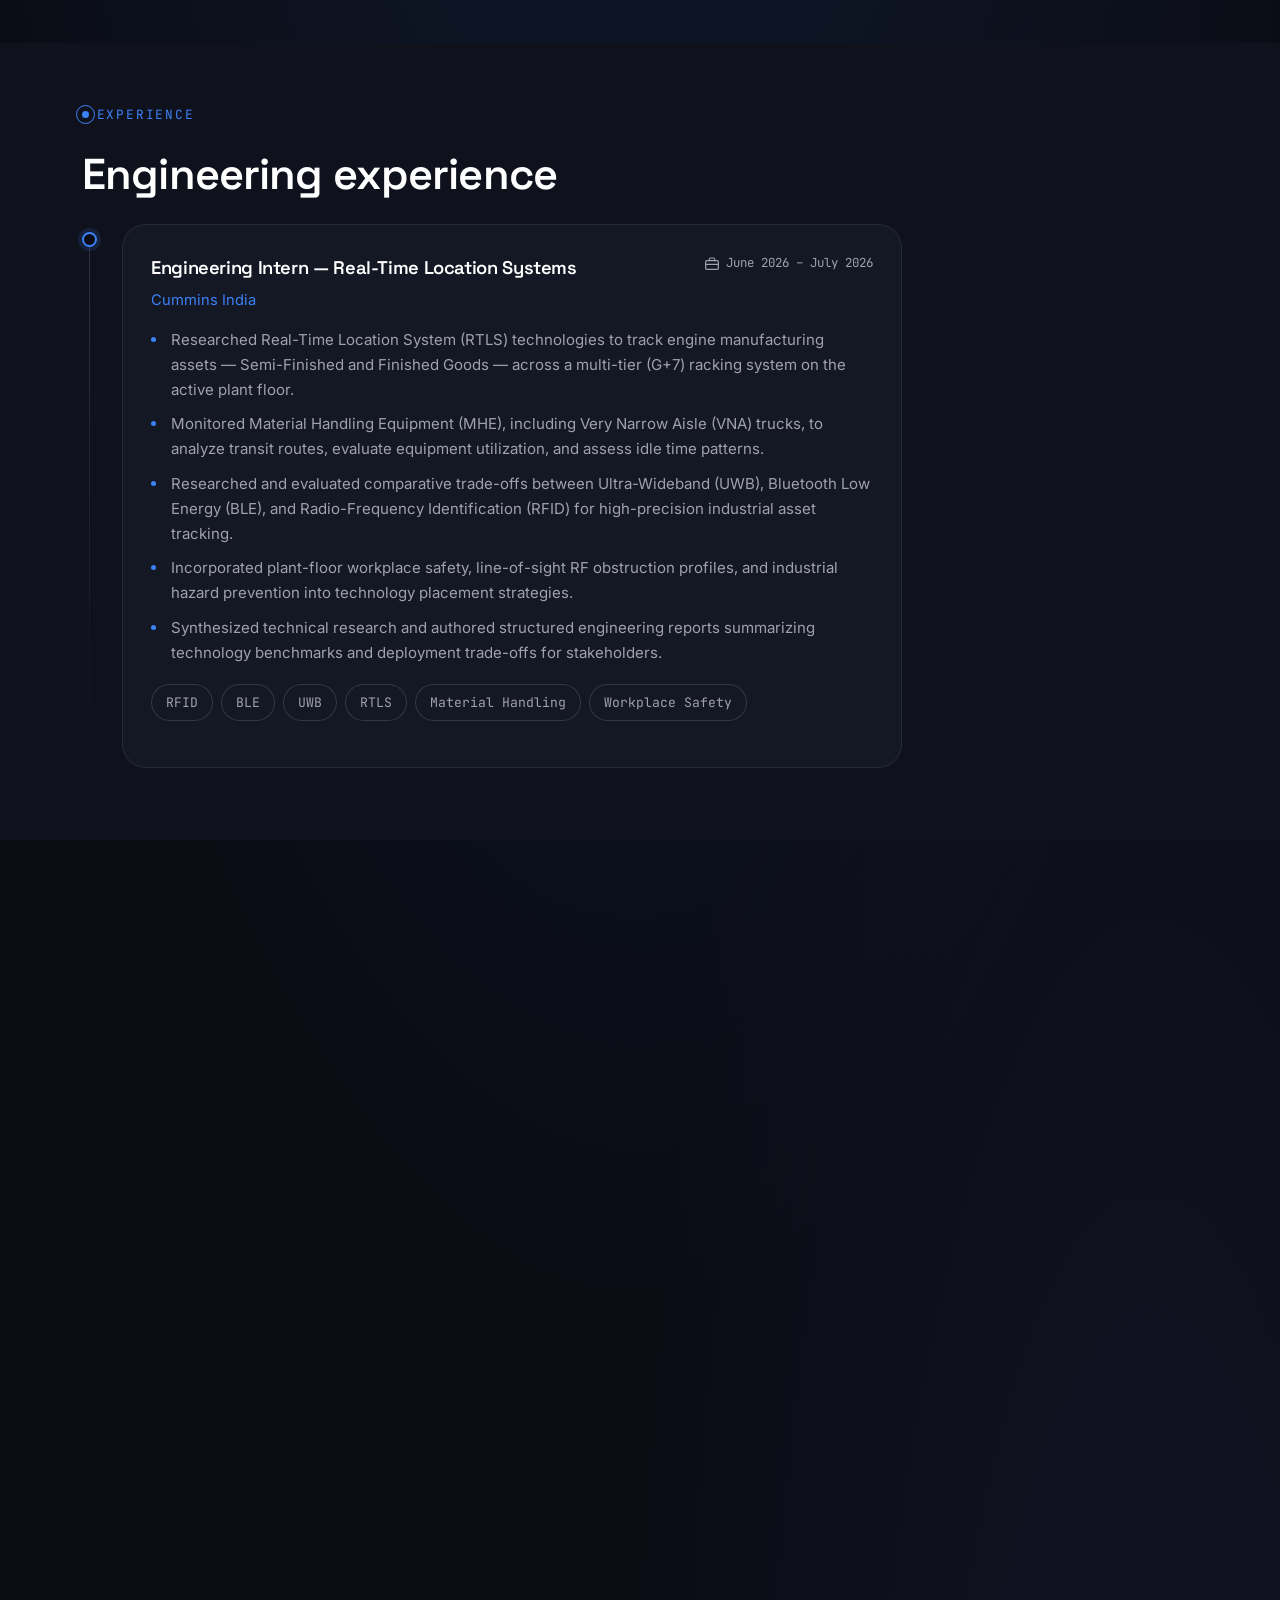
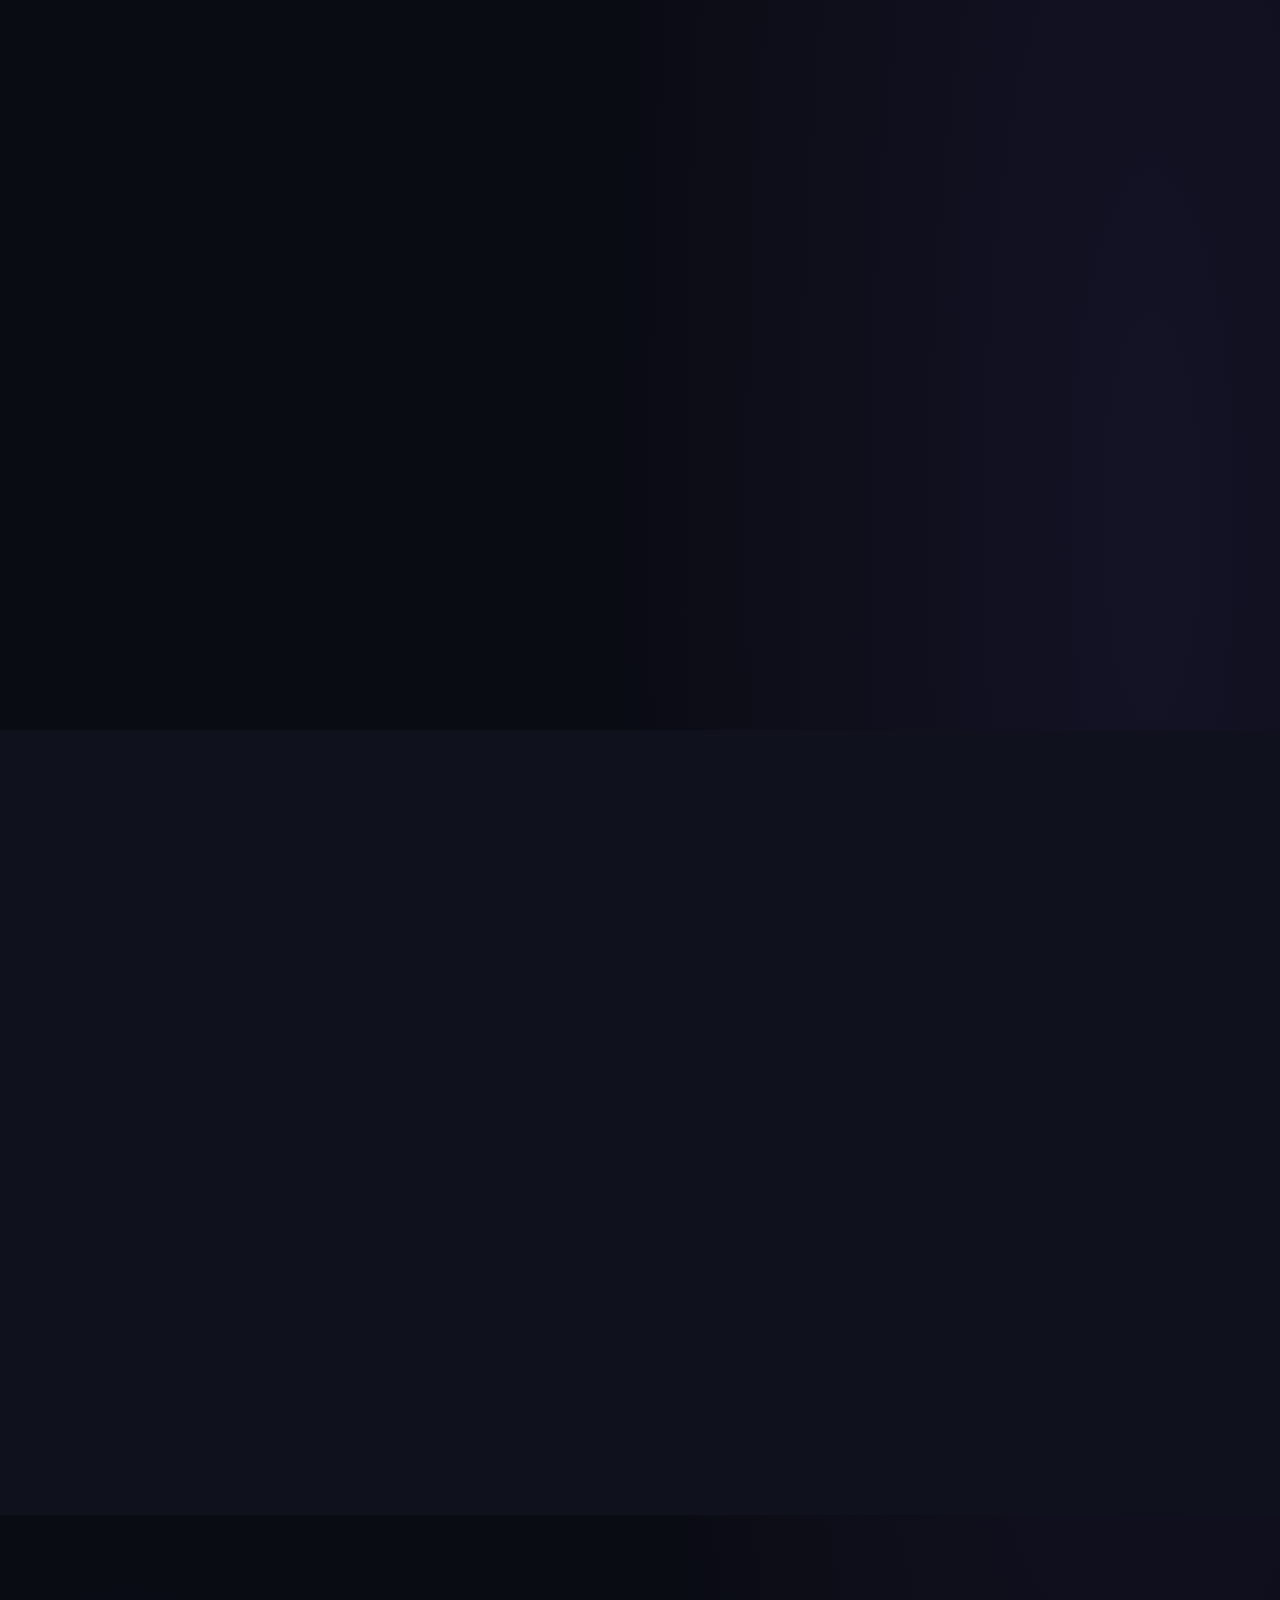
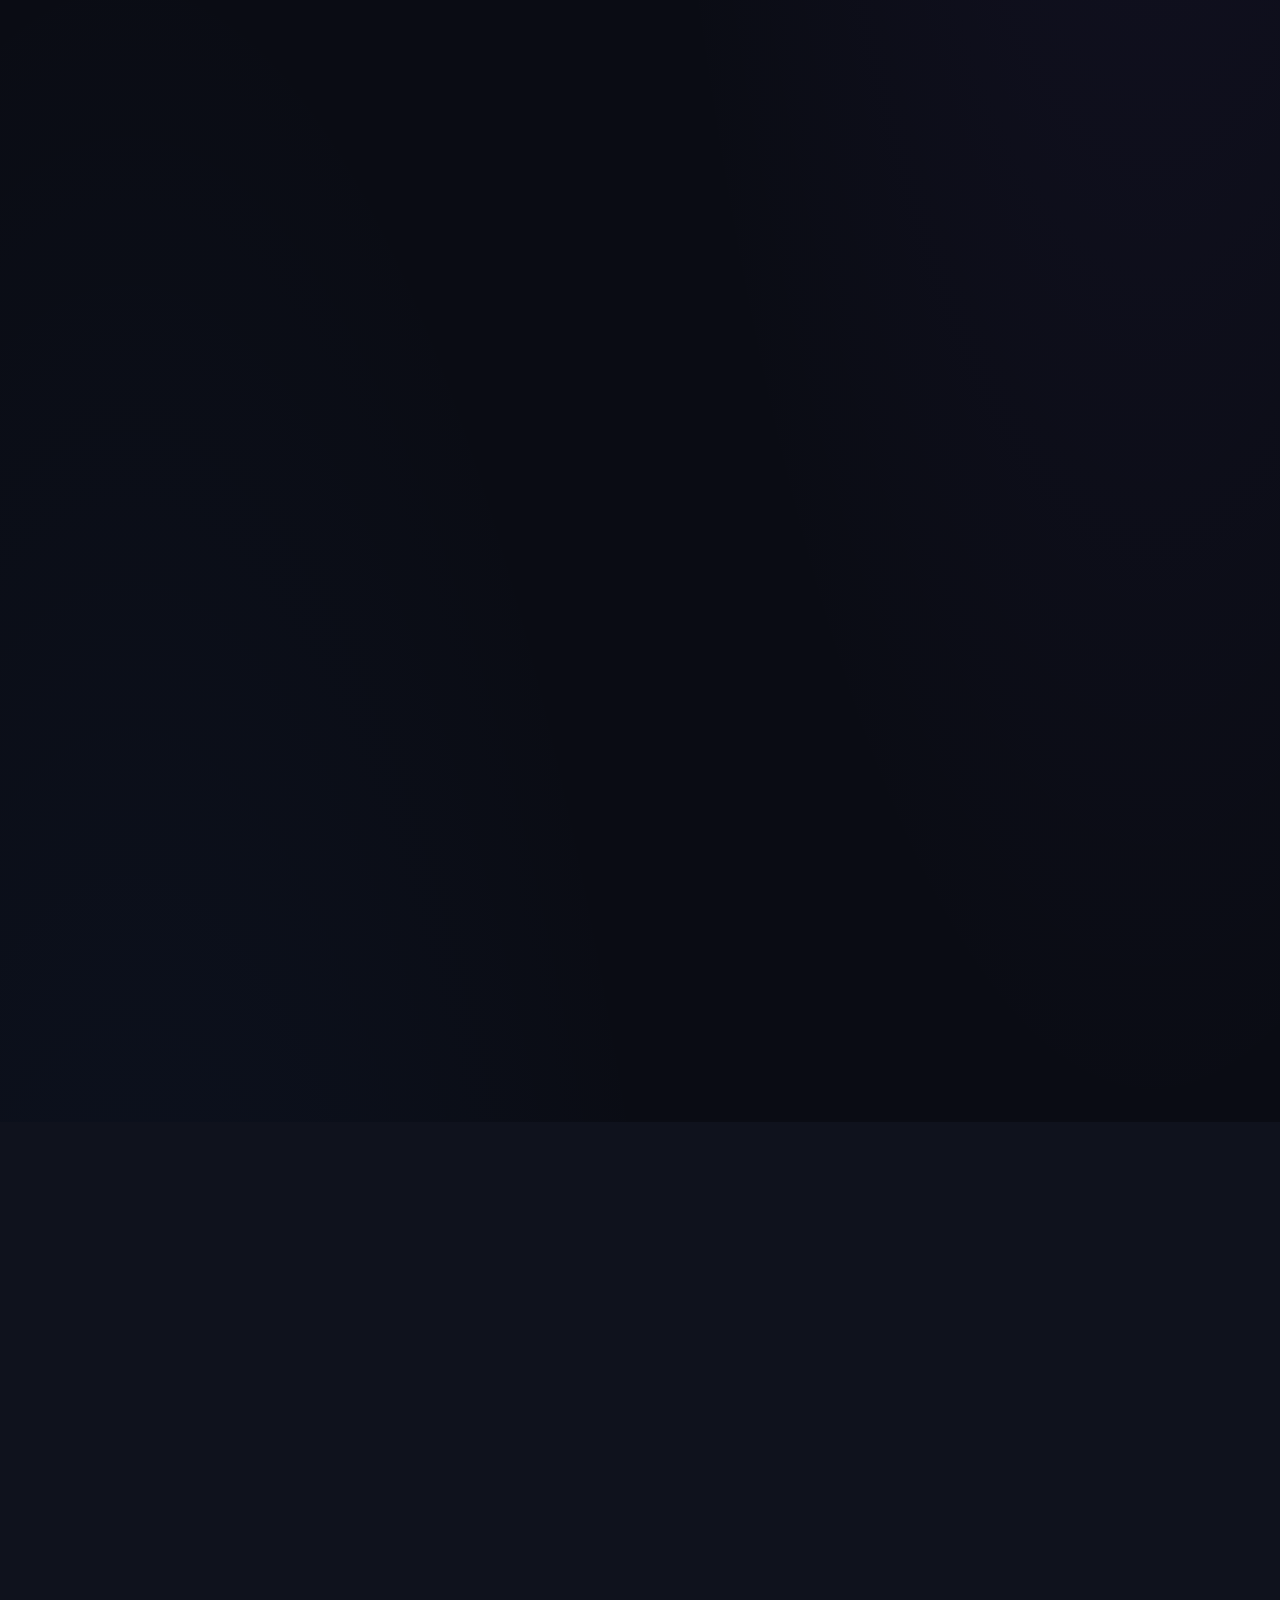
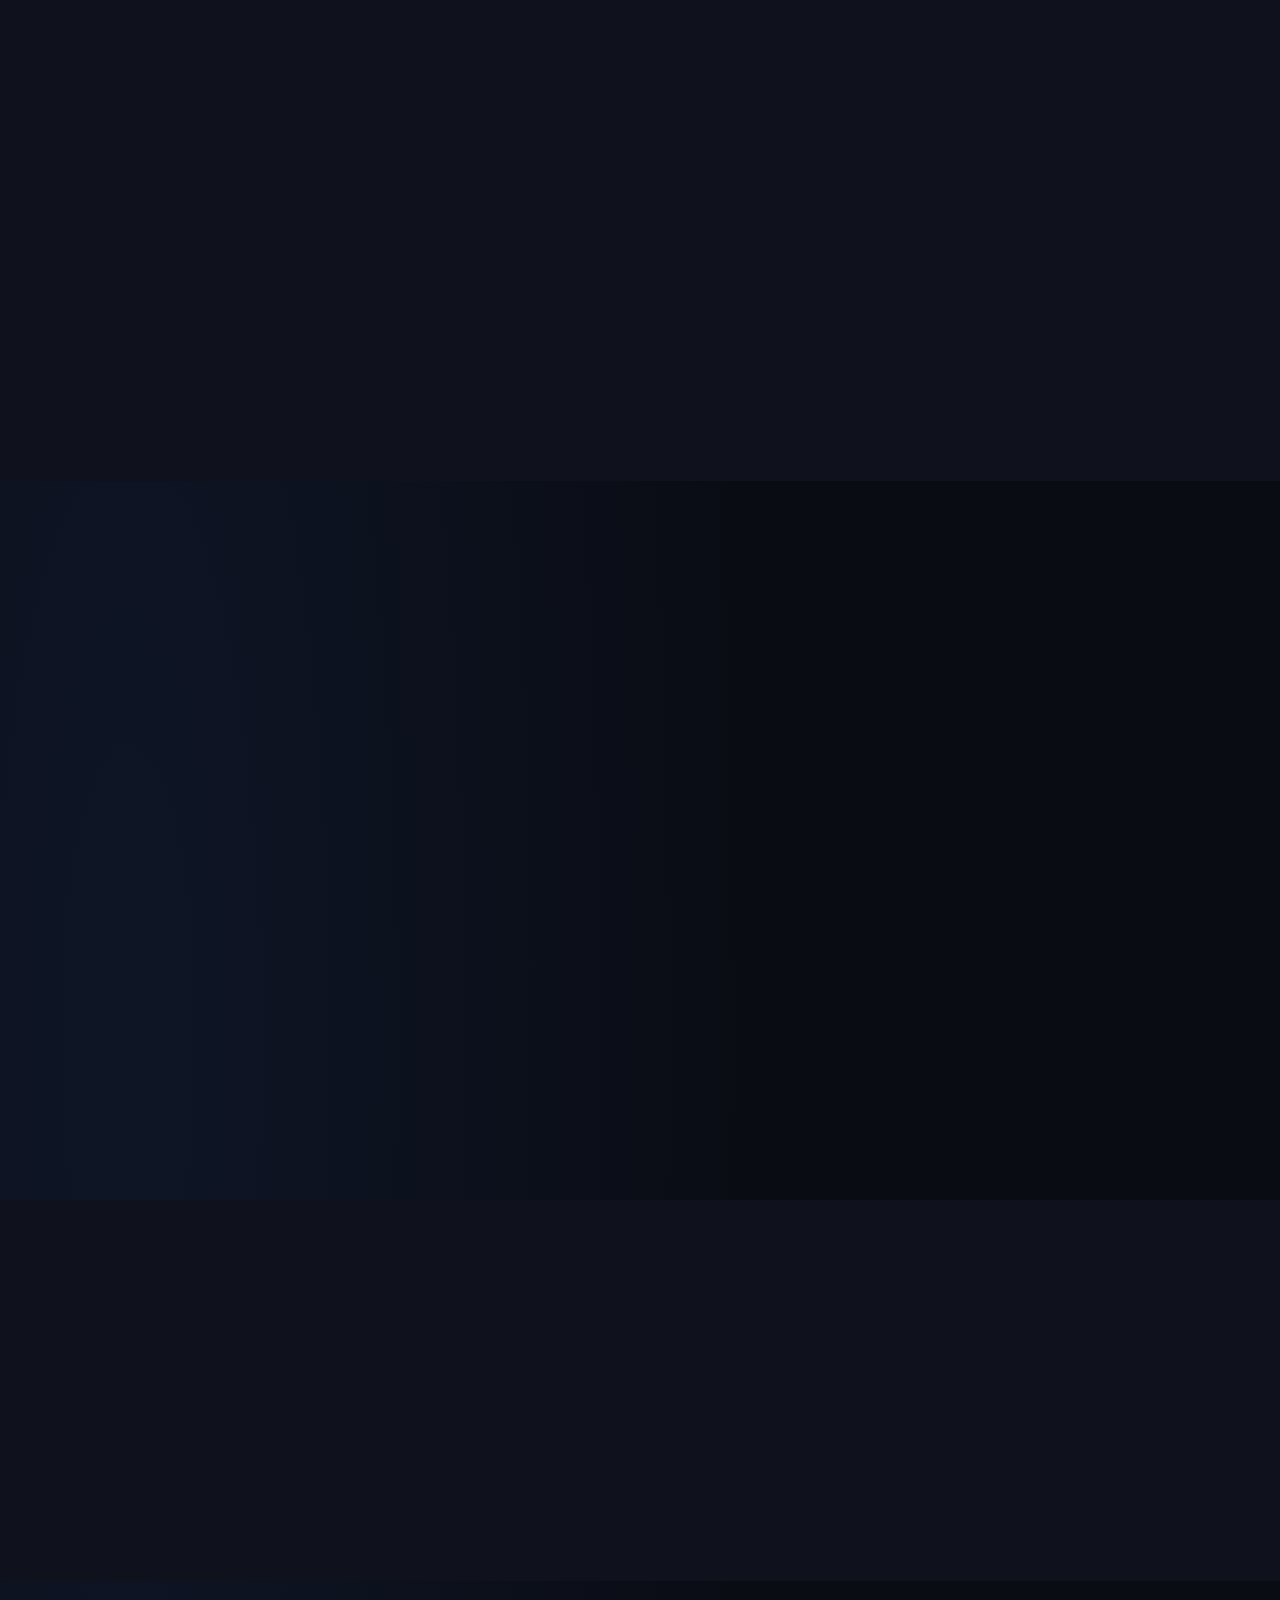
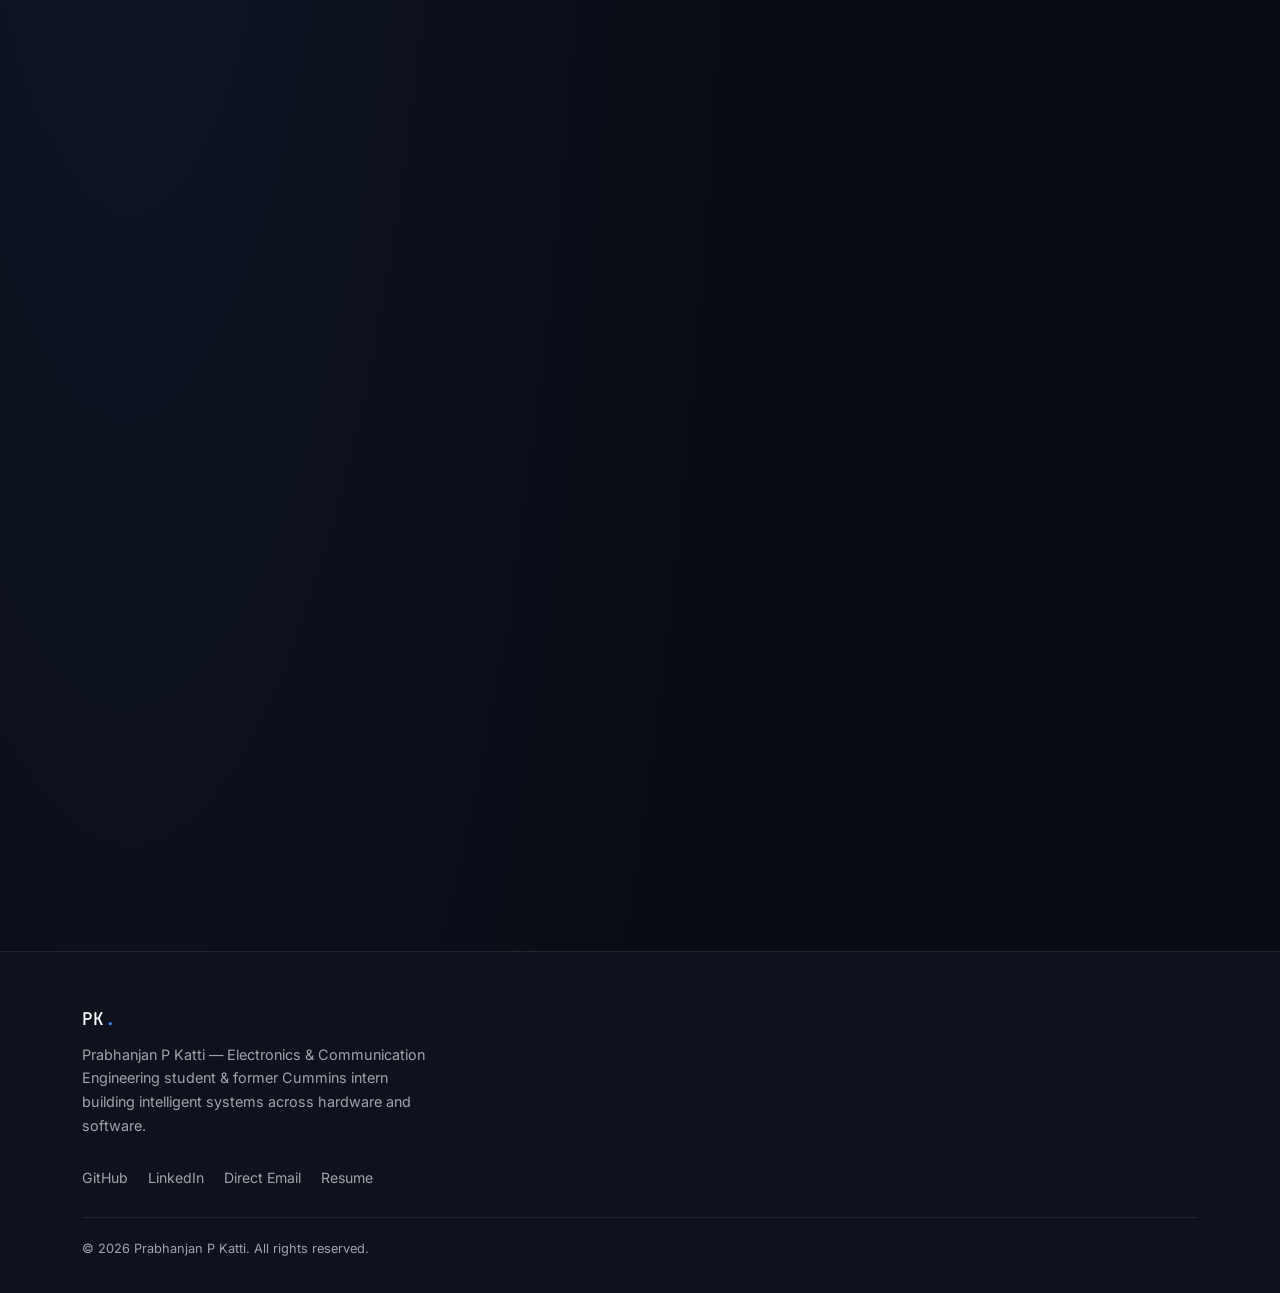
==== commit 4ebab1a8: "Bypass browser PDF caching for View Resume by versioning file URL" ====
--- a/index.html
+++ b/index.html
@@ -220,7 +220,7 @@
             <a href="#projects" class="btn btn--primary">
               View Projects <svg class="icon icon--sm"><use href="#icon-arrow-right"></use></svg>
             </a>
-            <a href="assets/resume/resume.pdf" class="btn btn--secondary" download="Prabhanjan_P_Katti_Resume.pdf">
+            <a href="assets/resume/Prabhanjan_P_Katti_Resume.pdf?v=2" class="btn btn--secondary" download="Prabhanjan_P_Katti_Resume.pdf">
               Download Resume <svg class="icon icon--sm"><use href="#icon-download"></use></svg>
             </a>
             <a href="#contact" class="btn btn--ghost">Contact Me</a>
@@ -926,7 +926,7 @@
             <div class="resume-preview-doc">
               <div class="resume-preview-doc__header">
                 <div class="resume-preview-doc__name">Prabhanjan P Katti</div>
-                <div class="resume-preview-doc__role">ECE Engineer &amp; Software Developer</div>
+                <div class="resume-preview-doc__role">Electronics &amp; Communication Engineering Undergraduate</div>
               </div>
               <div class="resume-preview-doc__lines">
                 <div class="resume-preview-doc__line resume-preview-doc__line--full"></div>
@@ -948,10 +948,10 @@
             <h2 class="section__title section__title--sm">Resume &amp; Credentials</h2>
           </div>
           <div class="resume-card__actions">
-            <a href="assets/resume/resume.pdf" class="btn btn--secondary" target="_blank" rel="noopener noreferrer">
+            <a href="assets/resume/Prabhanjan_P_Katti_Resume.pdf?v=2" class="btn btn--secondary" target="_blank" rel="noopener noreferrer">
               View Resume <svg class="icon icon--sm"><use href="#icon-external"></use></svg>
             </a>
-            <a href="assets/resume/resume.pdf" class="btn btn--primary" download="Prabhanjan_P_Katti_Resume.pdf">
+            <a href="assets/resume/Prabhanjan_P_Katti_Resume.pdf?v=2" class="btn btn--primary" download="Prabhanjan_P_Katti_Resume.pdf">
               Download Resume <svg class="icon icon--sm"><use href="#icon-download"></use></svg>
             </a>
           </div>
@@ -1053,7 +1053,7 @@
         <a href="https://github.com/Prabhanjan3247" target="_blank" rel="noopener noreferrer">GitHub</a>
         <a href="https://www.linkedin.com/in/prabhanjan-katti-b304a933a" target="_blank" rel="noopener noreferrer">LinkedIn</a>
         <a href="mailto:prabhanjank6080@gmail.com">Direct Email</a>
-        <a href="assets/resume/resume.pdf" download="Prabhanjan_P_Katti_Resume.pdf">Resume</a>
+        <a href="assets/resume/Prabhanjan_P_Katti_Resume.pdf?v=2" download="Prabhanjan_P_Katti_Resume.pdf">Resume</a>
       </div>
 
       <p class="footer__copy">© <span id="year"></span> Prabhanjan P Katti. All rights reserved.</p>
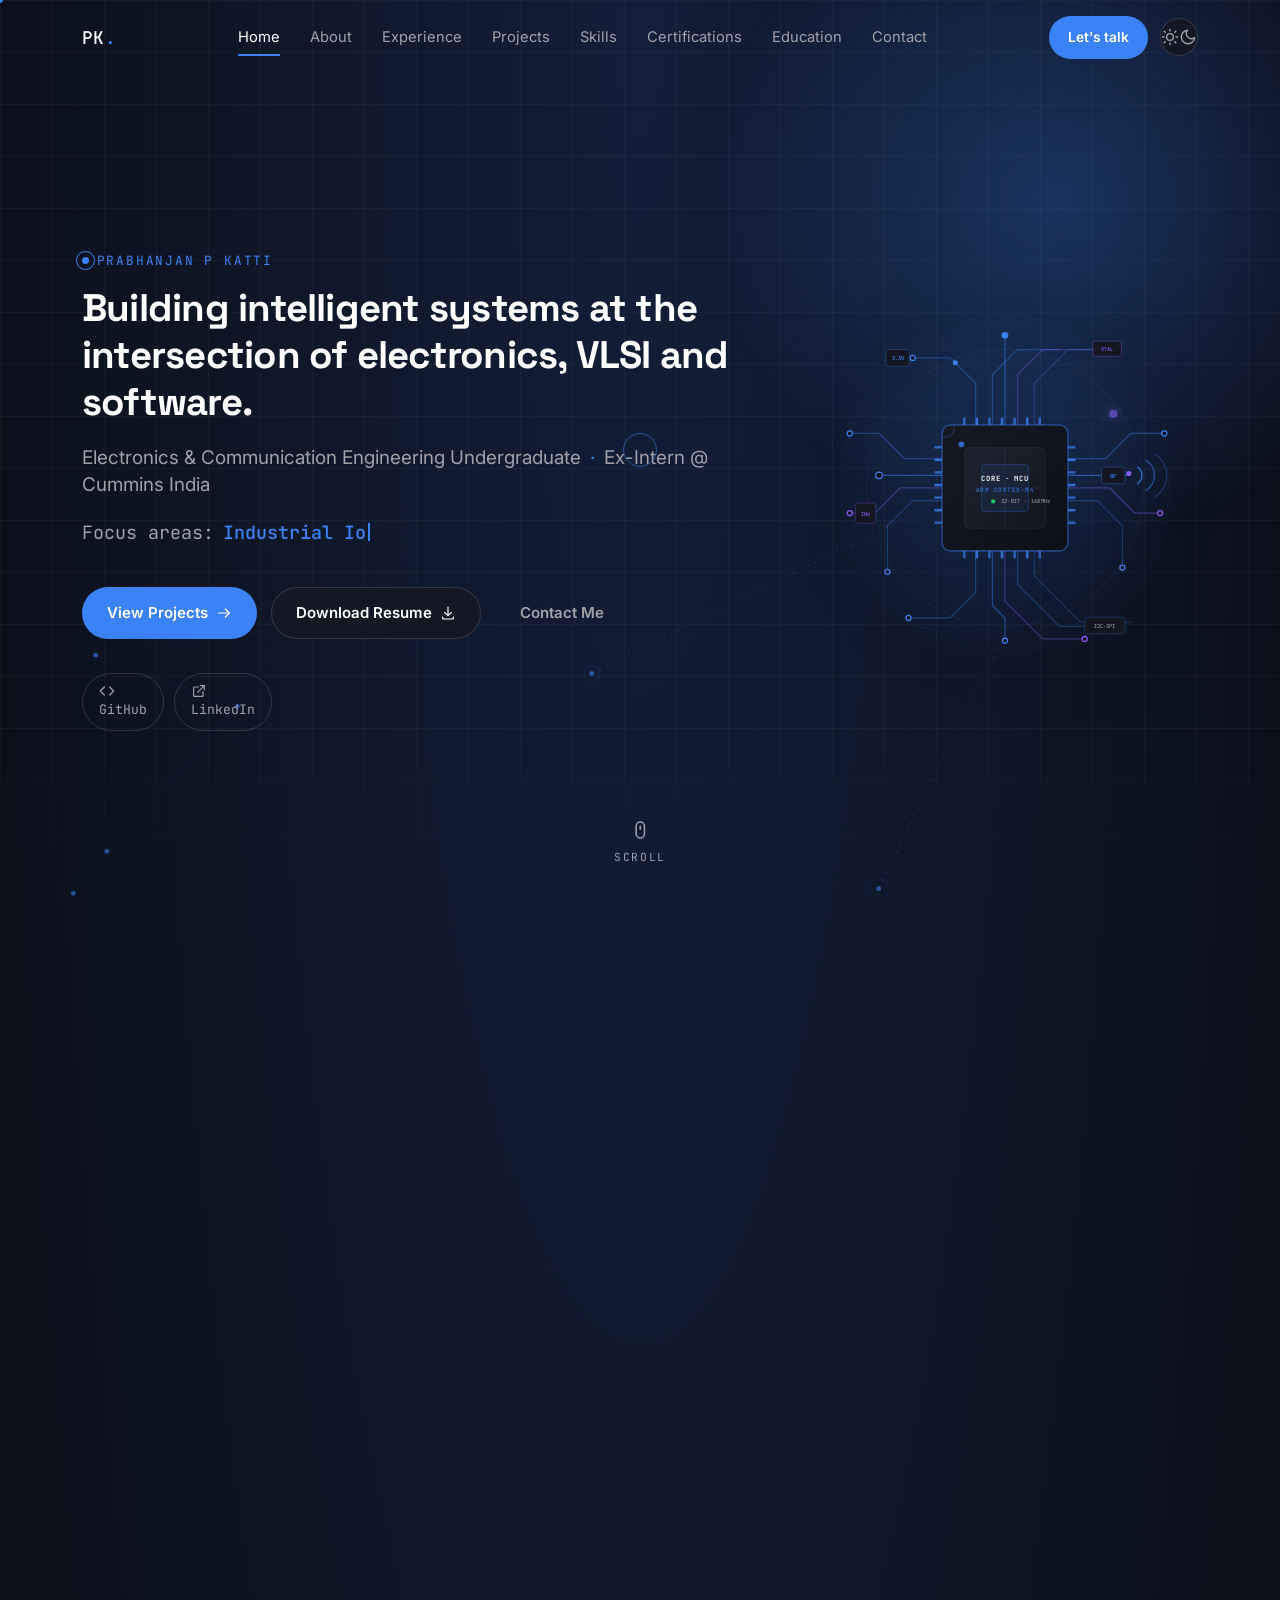
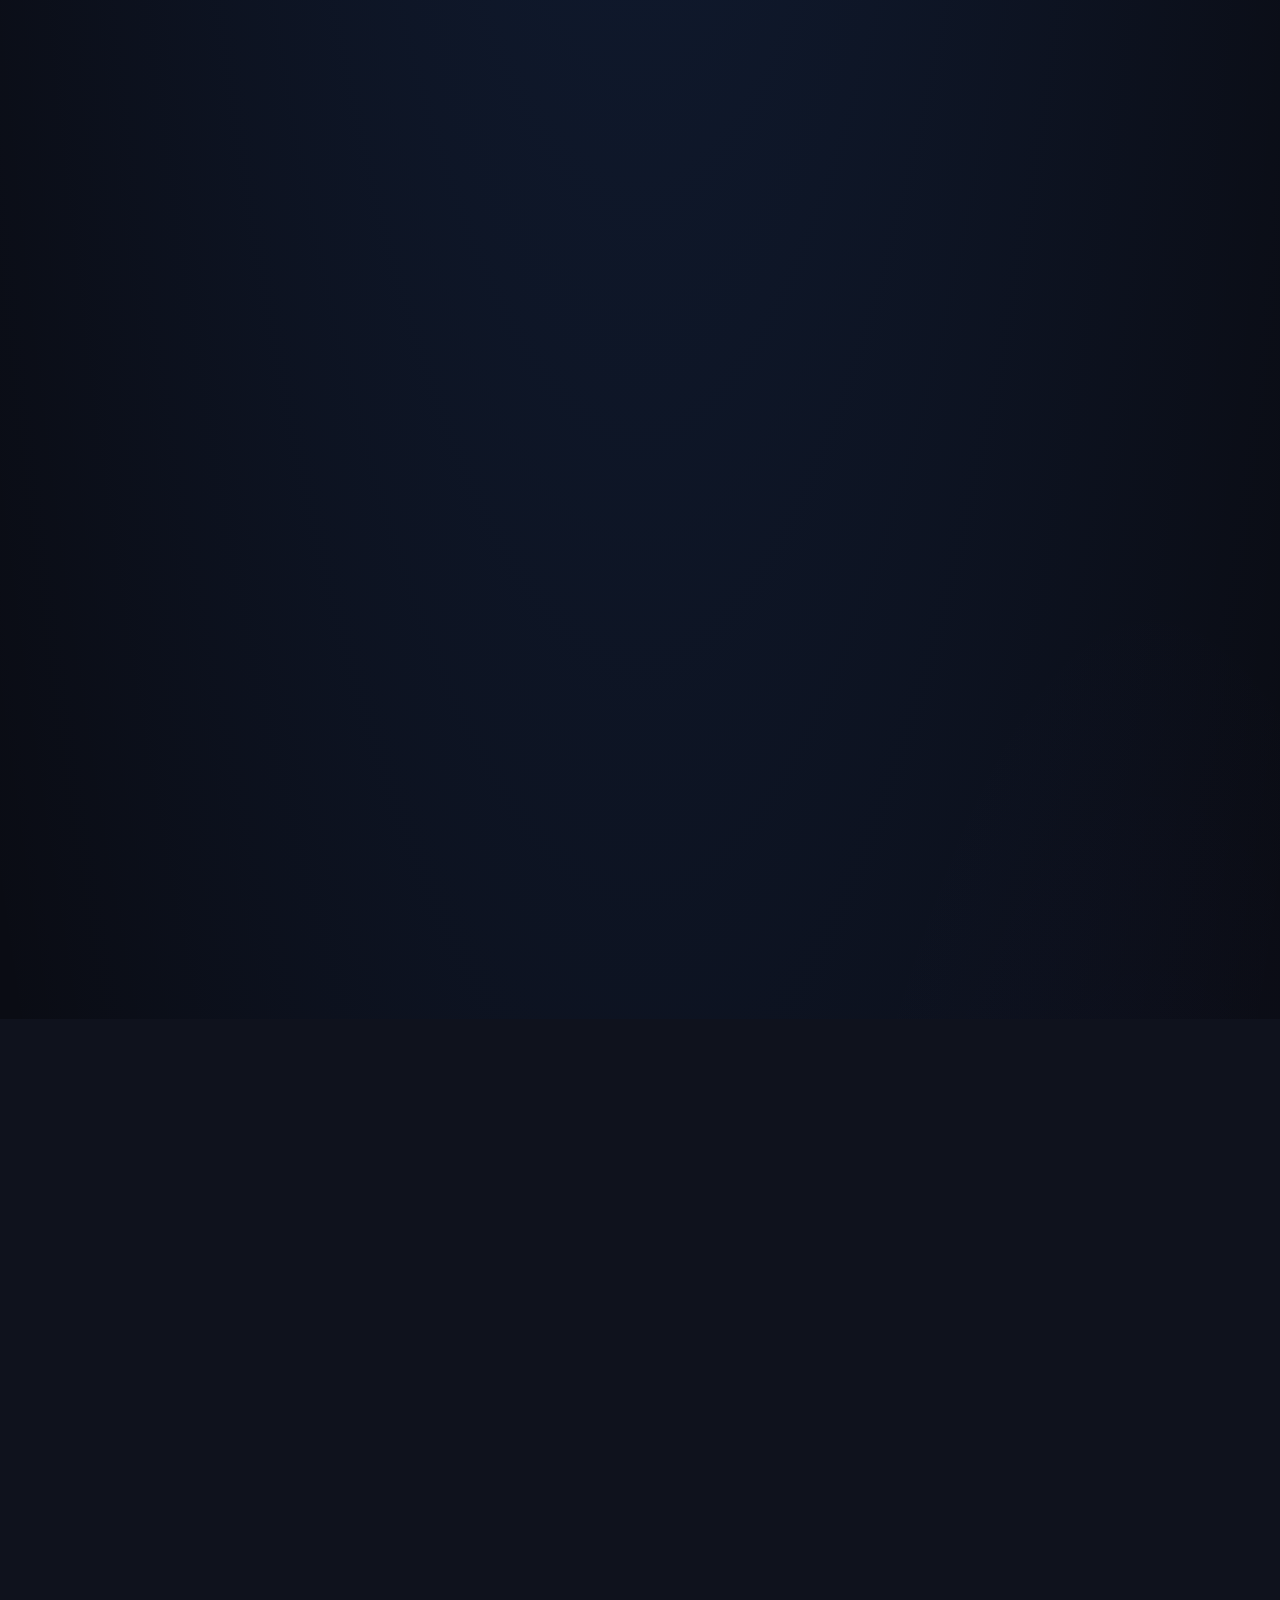
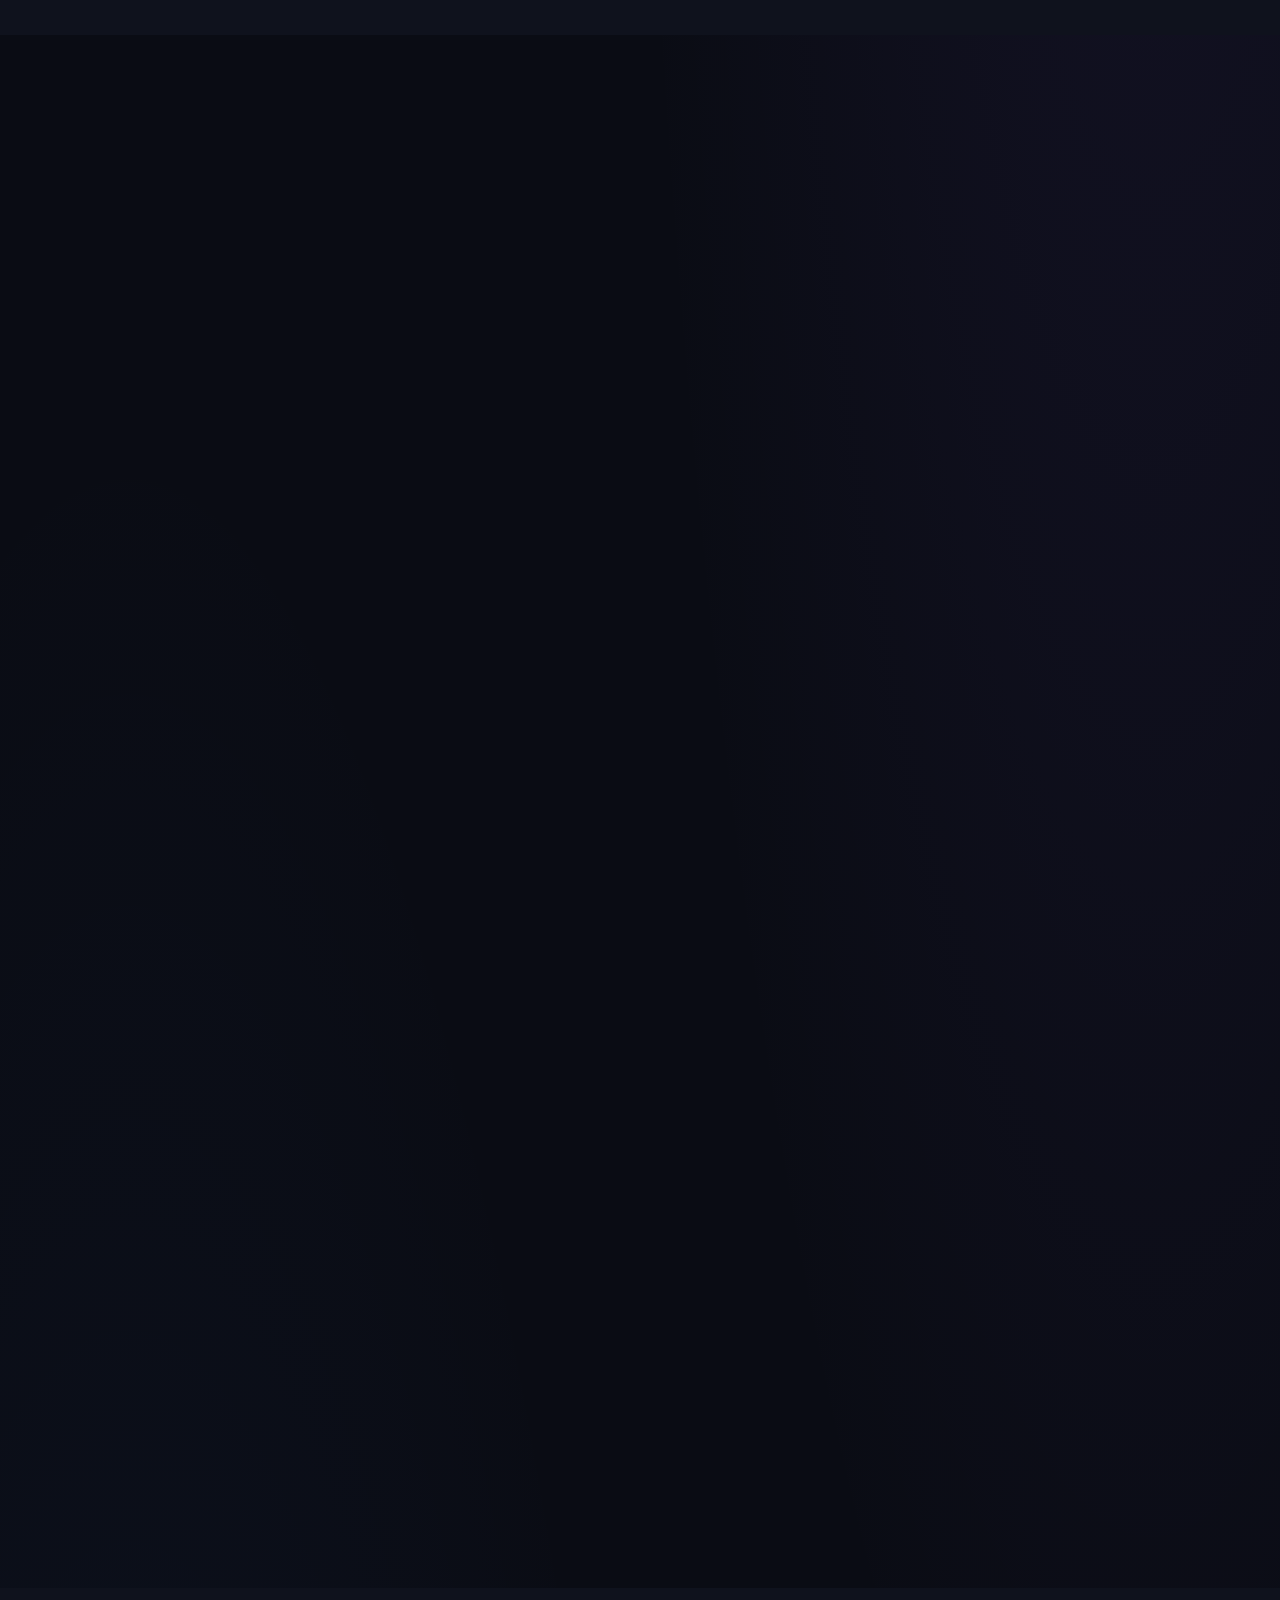
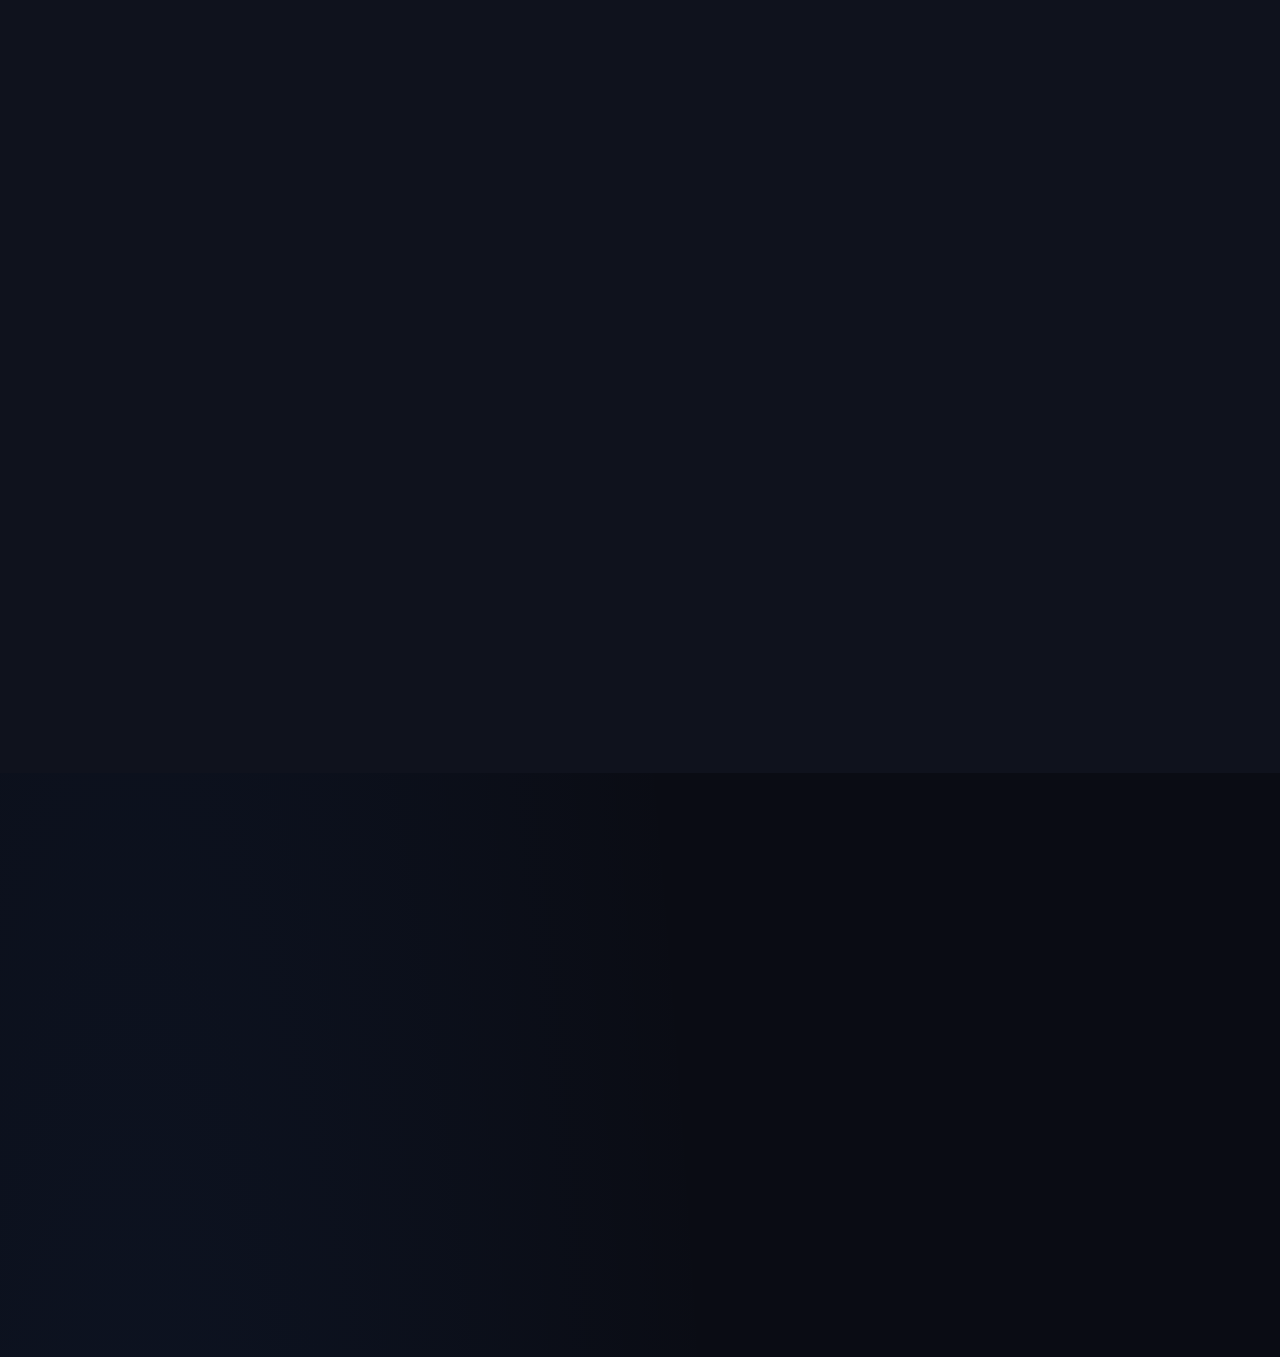
==== commit 3c3c4d34: "Add Capstone Blade Antenna project, update RTLS status badge, integrate Web3Forms, and update README" ====
--- a/index.html
+++ b/index.html
@@ -569,7 +569,7 @@
             <div class="project-card__body">
               <div class="project-card__header">
                 <h3 class="project-card__title">Industrial Asset Tracking Research</h3>
-                <span class="project-status project-status--research">Active Research</span>
+                <span class="project-status project-status--research">RTLS</span>
               </div>
               <p class="project-card__desc">Researched and evaluated UWB, BLE and RFID tracking technologies during the Cummins internship to track manufacturing goods across a G+7 racking system and optimize VNA truck movements.</p>
               <div class="chip-row">
@@ -607,6 +607,33 @@
               </div>
               <div class="project-card__actions">
                 <button type="button" class="btn btn--sm btn--primary" data-project-id="project-riscv">
+                  View Details
+                </button>
+              </div>
+            </div>
+          </article>
+
+          <!-- 5. Design of Blade Antenna for UAV Applications (Capstone) -->
+          <article class="project-card card" data-category="embedded research" data-reveal>
+            <div class="project-card__image project-card__image--embedded">
+              <span class="project-card__image-tag">// RF &amp; AEROSPACE · CAPSTONE</span>
+              <svg class="icon icon--lg"><use href="#icon-radio"></use></svg>
+            </div>
+            <div class="project-card__body">
+              <div class="project-card__header">
+                <h3 class="project-card__title">Design of Blade Antenna for UAV Applications</h3>
+                <span class="project-status project-status--in-progress">In Progress</span>
+              </div>
+              <p class="project-card__desc">Undergraduate Capstone Project at PES University investigating gain improvement and wideband impedance matching (20 MHz–1300 MHz) for aerodynamic UAV bi-blade dipole antennas in Ansys HFSS.</p>
+              <div class="chip-row">
+                <span class="chip chip--sm">Ansys HFSS</span>
+                <span class="chip chip--sm">Keysight ADS</span>
+                <span class="chip chip--sm">RF &amp; Antennas</span>
+                <span class="chip chip--sm">Electromagnetics</span>
+                <span class="chip chip--sm">Broadband Matching</span>
+              </div>
+              <div class="project-card__actions">
+                <button type="button" class="btn btn--sm btn--primary" data-project-id="project-antenna">
                   View Details
                 </button>
               </div>
@@ -654,6 +681,8 @@
           <div class="skill-card card" data-reveal>
             <h3 class="skill-card__title"><svg class="icon"><use href="#icon-radio"></use></svg>Electronics &amp; Simulation</h3>
             <div class="chip-row">
+              <span class="chip chip--mono">Ansys HFSS</span>
+              <span class="chip chip--mono">Keysight ADS</span>
               <span class="chip chip--mono">MATLAB</span>
               <span class="chip chip--mono">MATLAB Simulink</span>
               <span class="chip chip--mono">Cadence Virtuoso</span>
@@ -993,9 +1022,11 @@
             </div>
           </div>
 
-          <form class="contact-form card" id="contactForm" action="https://formsubmit.co/prabhanjank6080@gmail.com" method="POST" data-reveal novalidate>
+          <form class="contact-form card" id="contactForm" action="https://api.web3forms.com/submit" method="POST" data-reveal novalidate>
             <!-- Honeypot spam protection -->
-            <input type="text" name="_honey" tabindex="-1" autocomplete="off" style="display:none !important;" aria-hidden="true">
+            <input type="checkbox" name="botcheck" class="hidden" style="display:none !important;" aria-hidden="true">
+            <input type="hidden" name="access_key" value="73f93a41-176c-4e05-986a-eb6eaee6d146">
+            <input type="hidden" name="from_name" value="Prabhanjan Portfolio Website">
 
             <div class="form-group">
               <label for="name">Your Name</label>
--- a/style.css
+++ b/style.css
@@ -878,12 +878,33 @@
   font-size: 0.95rem;
   user-select: none;
 }
+.modal-status-note {
+  margin-top: 18px;
+  padding: 12px 16px;
+  border-radius: var(--radius-sm);
+  background: rgba(var(--accent-rgb), 0.08);
+  border: 1px solid rgba(var(--accent-rgb), 0.25);
+  font-size: 0.86rem;
+  color: var(--text-secondary);
+  line-height: 1.55;
+}
+.modal-status-note .status-note-label {
+  font-family: var(--font-mono);
+  font-weight: 600;
+  color: var(--accent);
+  margin-right: 6px;
+}
+[data-theme="light"] .modal-status-note {
+  background: rgba(37, 99, 235, 0.06);
+  border-color: rgba(37, 99, 235, 0.22);
+}
+
 .modal-actions {
   display: flex;
   flex-wrap: wrap;
   align-items: center;
   gap: 12px;
-  margin-top: 26px;
+  margin-top: 24px;
   padding-top: 20px;
   border-top: 1px solid var(--border);
 }
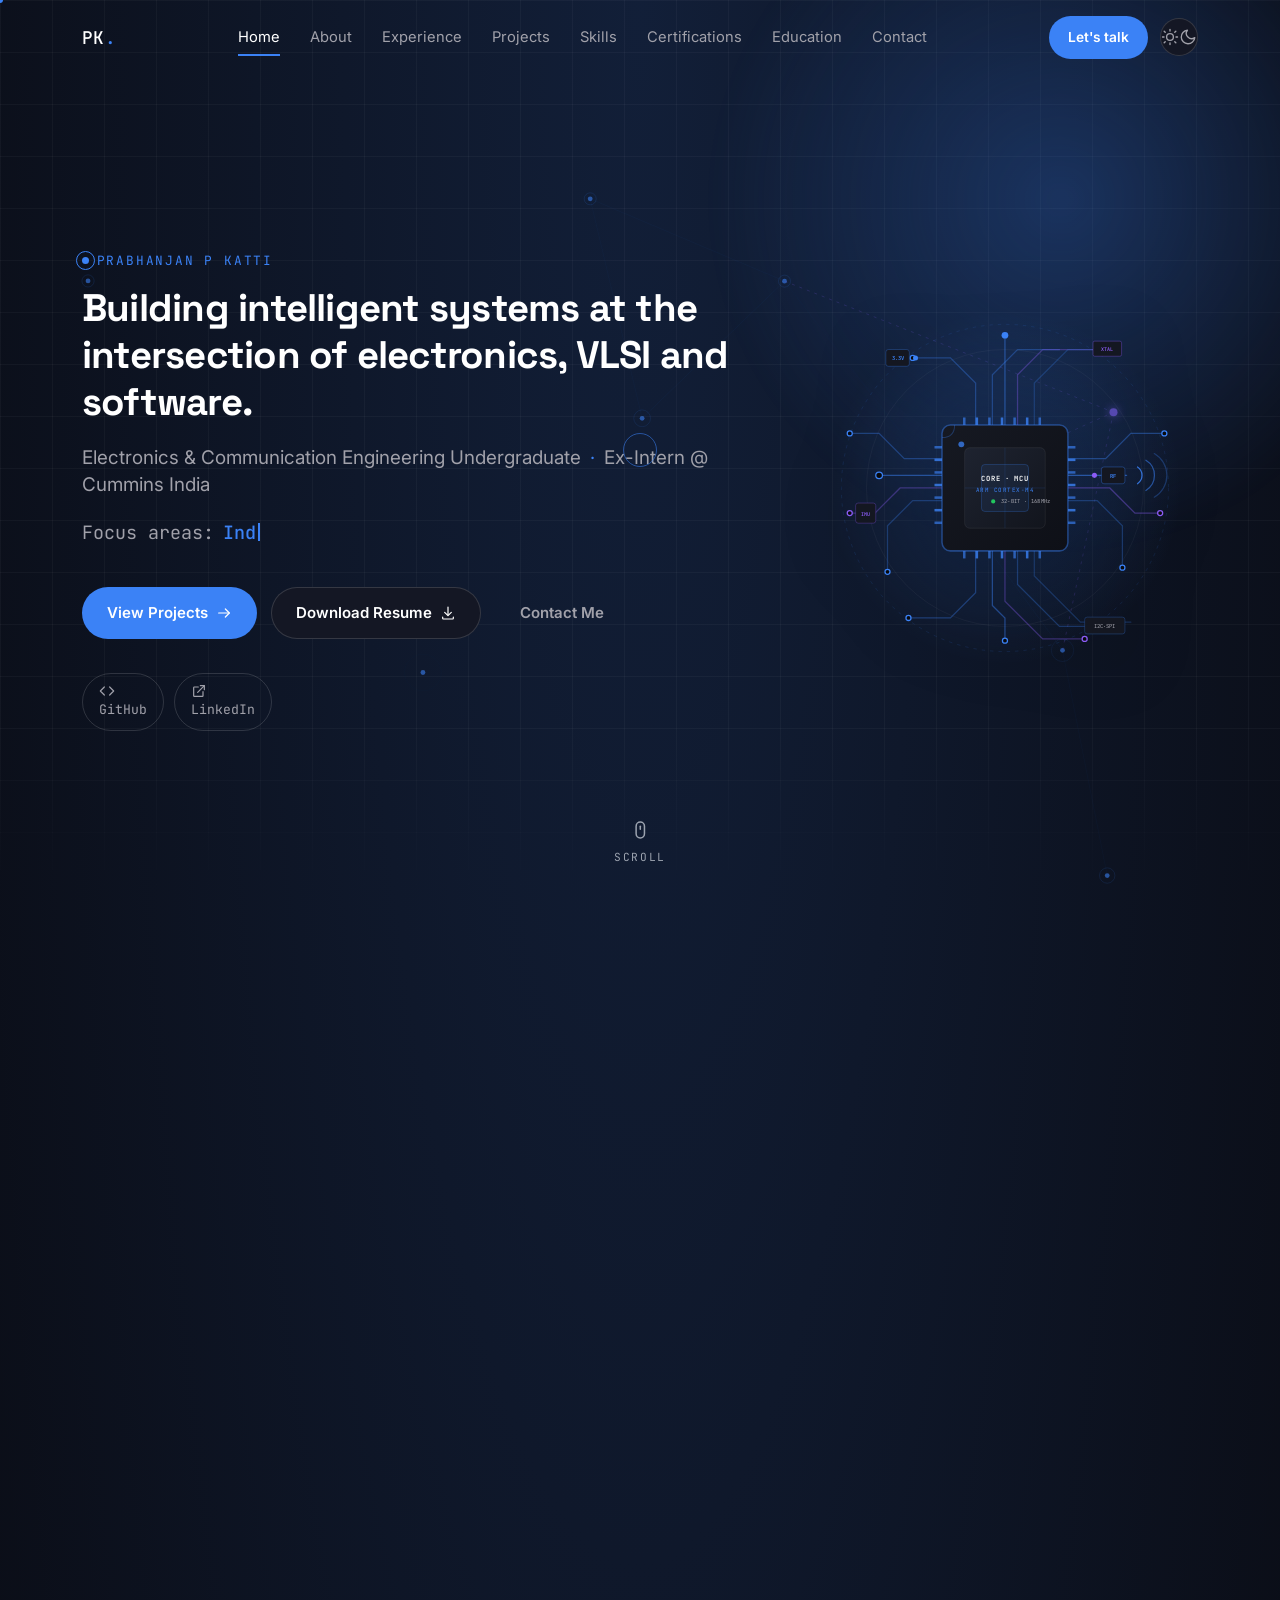
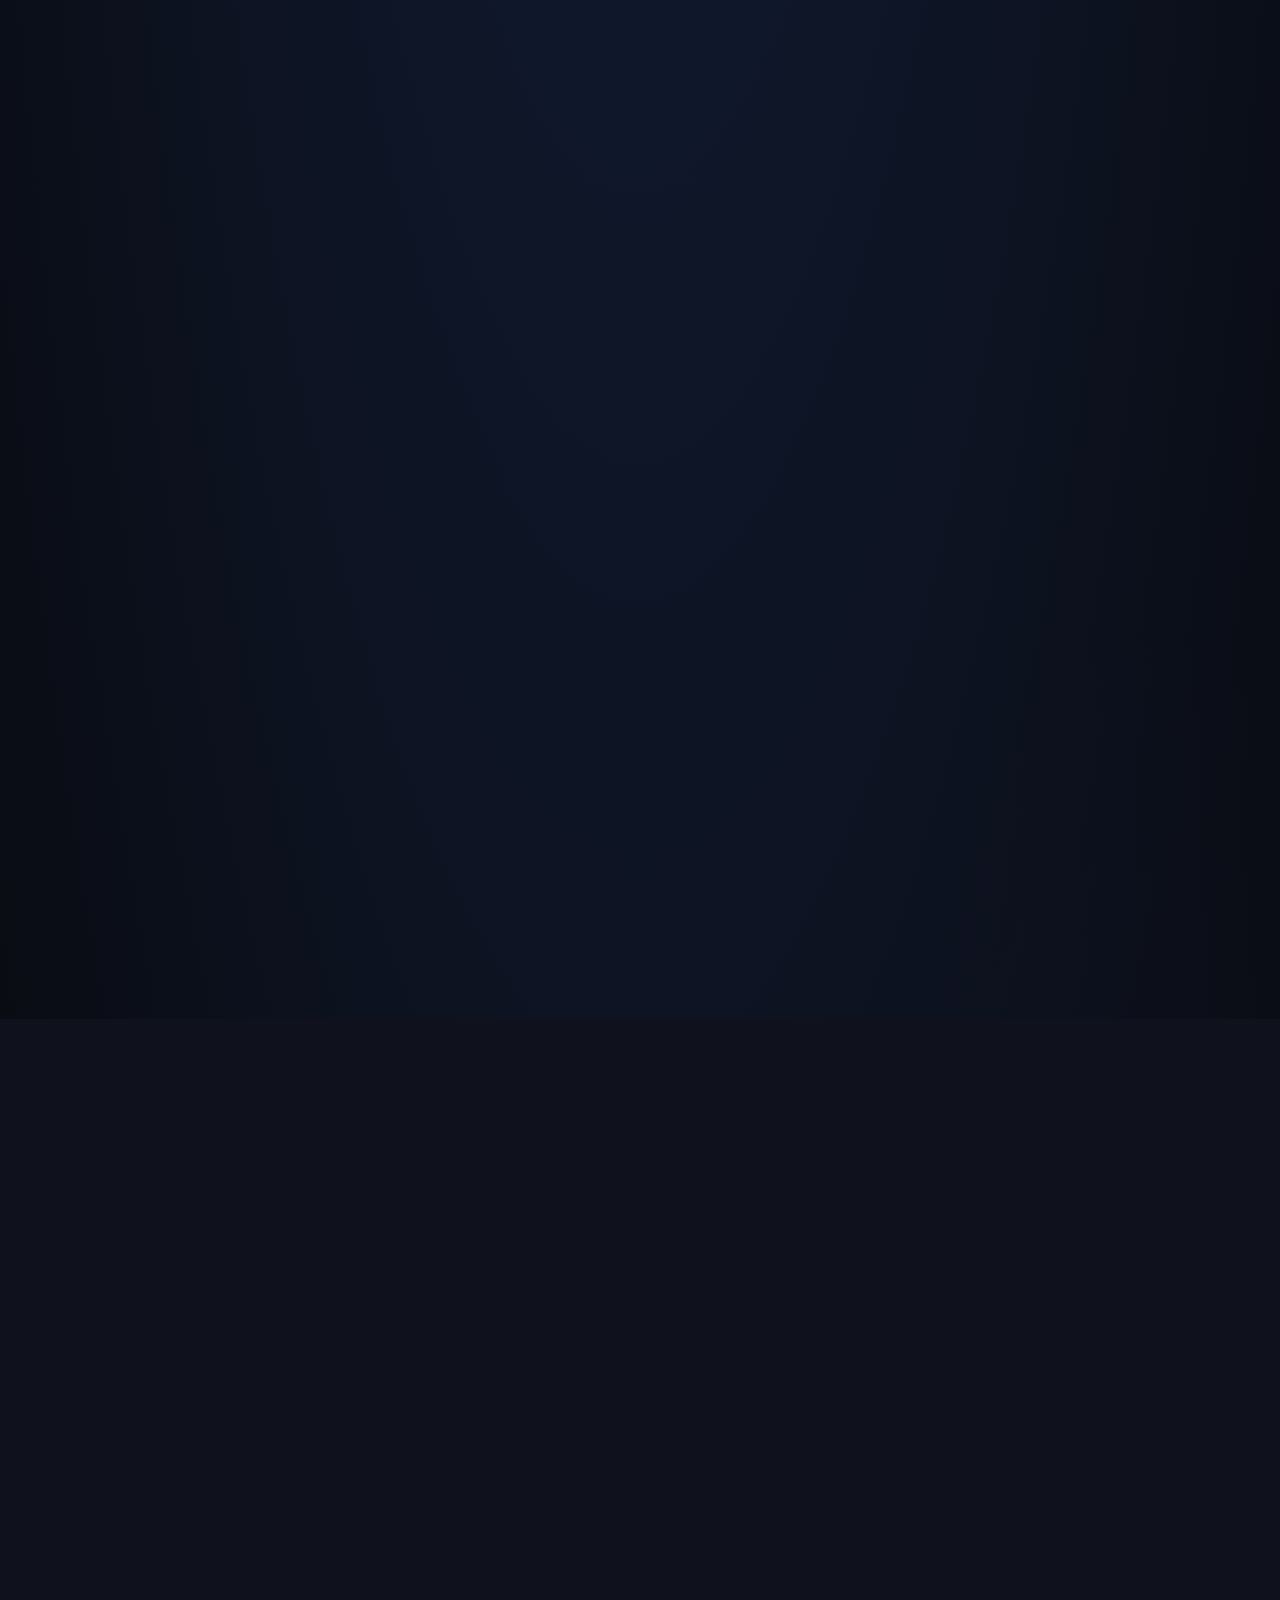
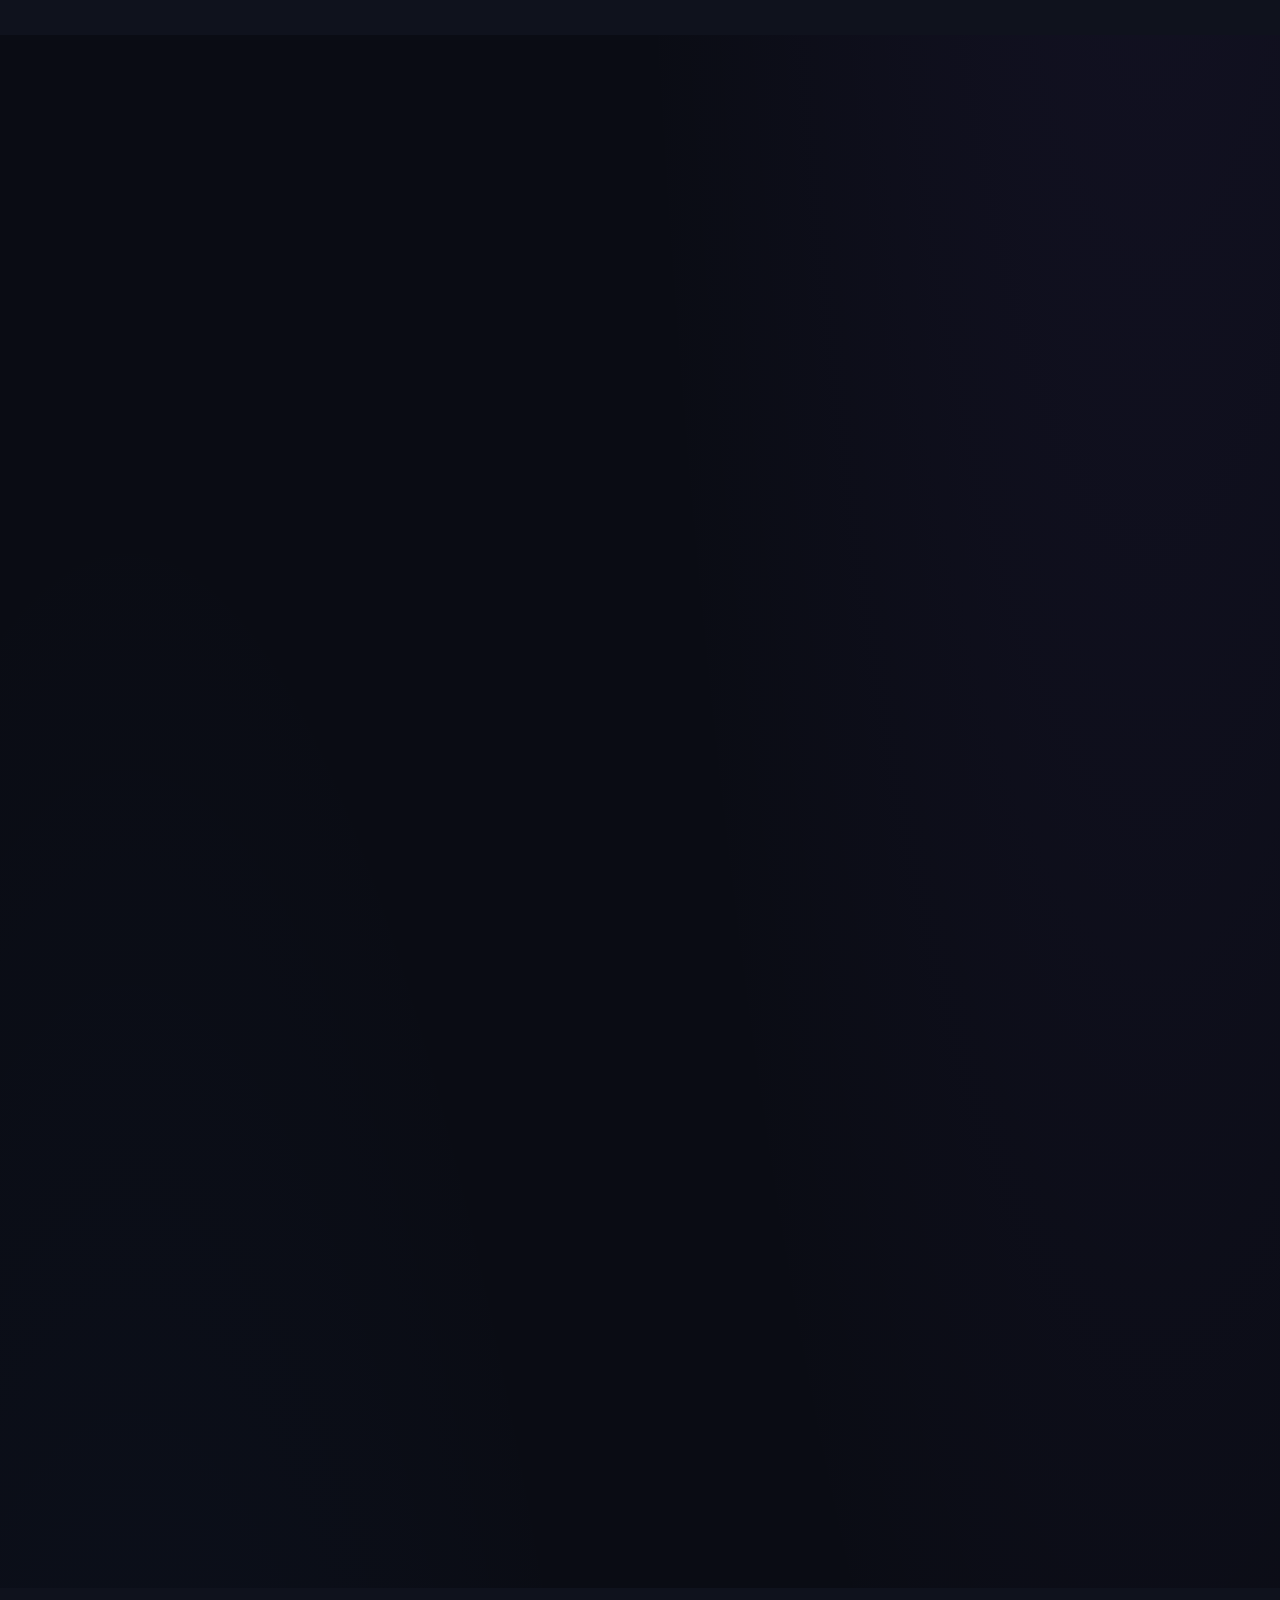
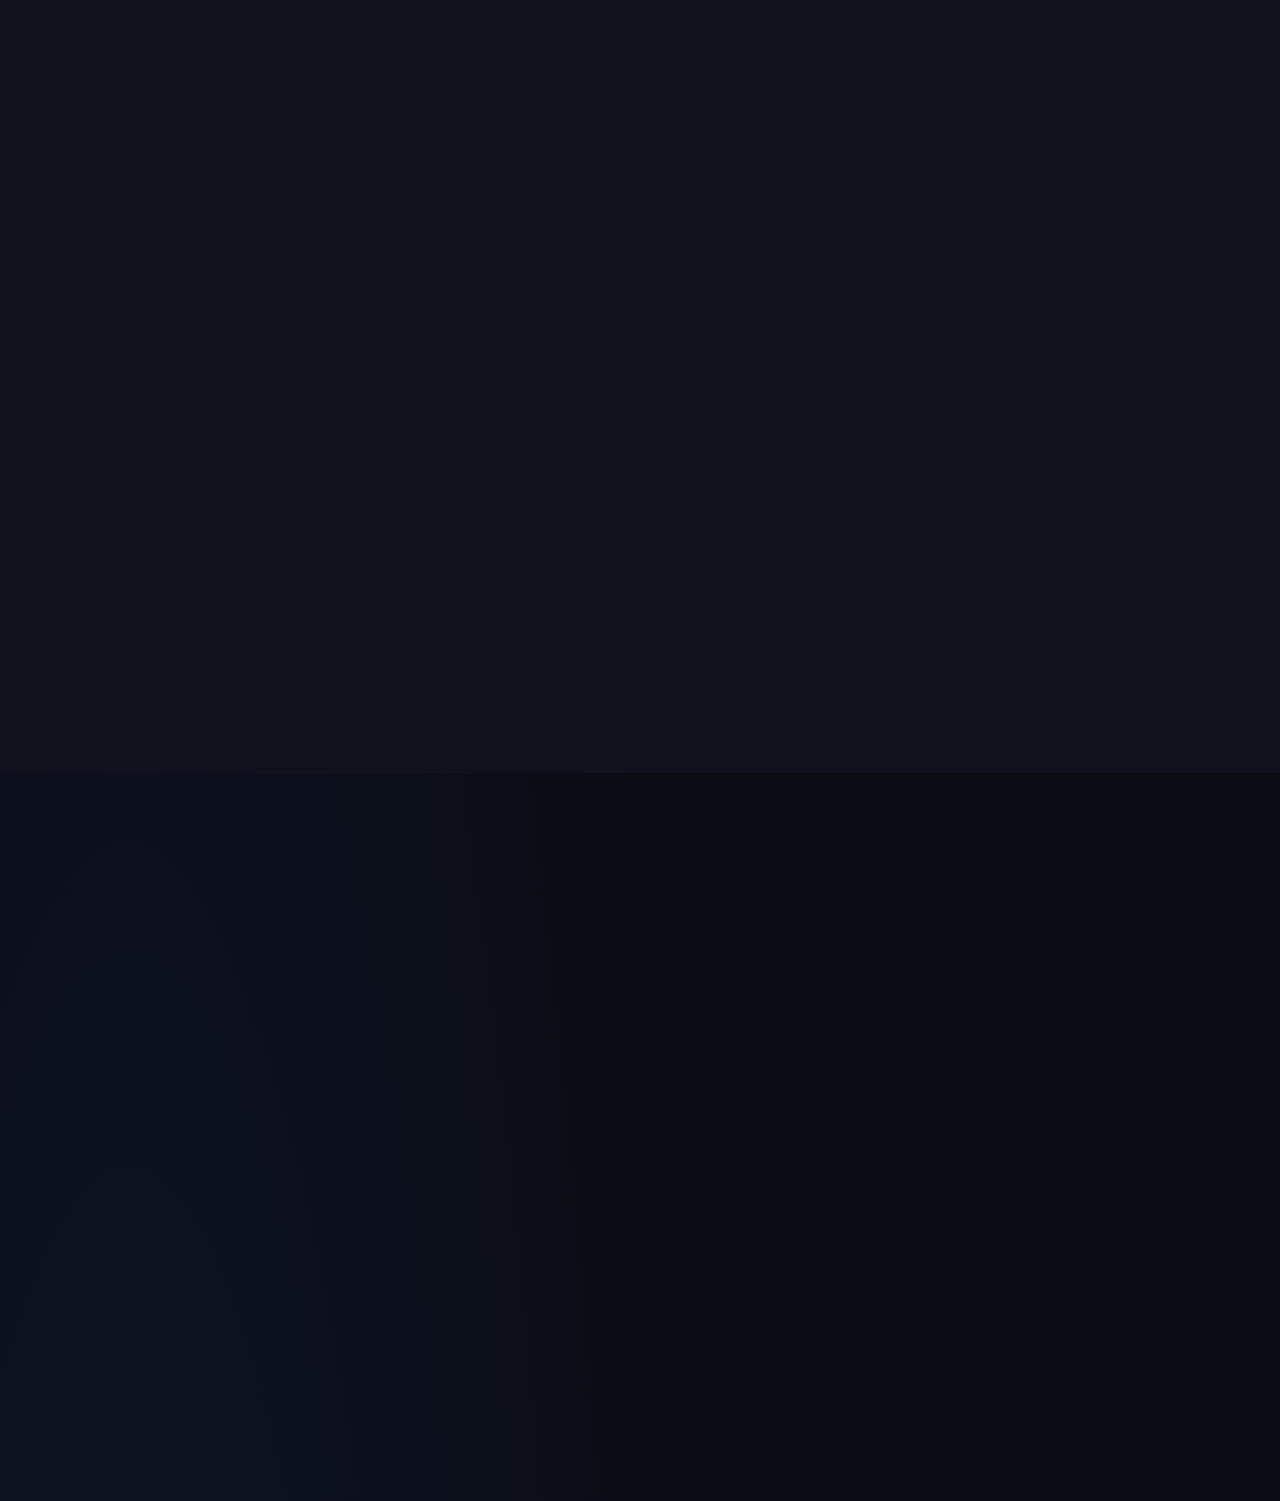
==== commit b7184442: "Add certificate PDFs and links for AWS, Simulink, and Smart Farming guest talk" ====
--- a/index.html
+++ b/index.html
@@ -437,7 +437,7 @@
                 <span class="stat__label">B.Tech ECE &amp; CSE Minor</span>
               </div>
               <div class="stat">
-                <span class="stat__number">9 Credentials</span>
+                <span class="stat__number">10 Credentials</span>
                 <span class="stat__label">AWS, Oracle, Google &amp; MathWorks</span>
               </div>
               <div class="stat">
@@ -754,9 +754,14 @@
         <div class="cert-grid">
           <div class="cert-card card" data-reveal>
             <svg class="icon icon--lg cert-card__icon"><use href="#icon-award"></use></svg>
-            <h3 class="cert-card__title">AWS Cloud Practitioner</h3>
+            <h3 class="cert-card__title">AWS Cloud Quest: Cloud Practitioner</h3>
             <p class="cert-card__org">Amazon Web Services</p>
-            <span class="cert-card__badge"><svg class="icon icon--sm"><use href="#icon-check"></use></svg> Cloud Architecture</span>
+            <span class="cert-card__badge"><svg class="icon icon--sm"><use href="#icon-check"></use></svg> Cloud Architecture · Feb 2026</span>
+            <div class="cert-card__actions">
+              <a href="assets/certificates/aws-cloud-quest-cloud-practitioner.pdf" target="_blank" rel="noopener noreferrer" class="cert-card__btn cert-card__btn--primary">
+                View Certificate <svg class="icon icon--sm"><use href="#icon-external"></use></svg>
+              </a>
+            </div>
           </div>
 
           <div class="cert-card card" data-reveal>
@@ -798,7 +803,27 @@
             <svg class="icon icon--lg cert-card__icon"><use href="#icon-award"></use></svg>
             <h3 class="cert-card__title">Simulink Onramp Course Completion</h3>
             <p class="cert-card__org">MathWorks</p>
-            <span class="cert-card__badge"><svg class="icon icon--sm"><use href="#icon-check"></use></svg> System Simulation</span>
+            <span class="cert-card__badge"><svg class="icon icon--sm"><use href="#icon-check"></use></svg> System Simulation · Nov 2025</span>
+            <div class="cert-card__actions">
+              <a href="assets/certificates/mathworks-simulink-onramp-certificate.pdf" target="_blank" rel="noopener noreferrer" class="cert-card__btn cert-card__btn--primary">
+                View Certificate <svg class="icon icon--sm"><use href="#icon-external"></use></svg>
+              </a>
+              <a href="assets/certificates/mathworks-simulink-onramp-progress-report.pdf" target="_blank" rel="noopener noreferrer" class="cert-card__btn cert-card__btn--secondary">
+                Progress Report <svg class="icon icon--sm"><use href="#icon-external"></use></svg>
+              </a>
+            </div>
+          </div>
+
+          <div class="cert-card card" data-reveal>
+            <svg class="icon icon--lg cert-card__icon"><use href="#icon-award"></use></svg>
+            <h3 class="cert-card__title">Smart Farming: ML &amp; Cloud Infrastructure</h3>
+            <p class="cert-card__org">PES University &amp; Accenture</p>
+            <span class="cert-card__badge"><svg class="icon icon--sm"><use href="#icon-check"></use></svg> Certificate of Participation · Sept 2025</span>
+            <div class="cert-card__actions">
+              <a href="assets/certificates/smart-farming-guest-talk-pes-accenture.pdf" target="_blank" rel="noopener noreferrer" class="cert-card__btn cert-card__btn--primary">
+                View Certificate <svg class="icon icon--sm"><use href="#icon-external"></use></svg>
+              </a>
+            </div>
           </div>
 
           <div class="cert-card card" data-reveal>
@@ -933,12 +958,18 @@
           <div class="activity-card card" data-reveal>
             <svg class="icon"><use href="#icon-cpu"></use></svg>
             <h3>MATLAB Simulink Onramp</h3>
-            <p>Hands-on Workshop</p>
+            <p>Hands-on Workshop · MathWorks</p>
+            <a href="assets/certificates/mathworks-simulink-onramp-certificate.pdf" target="_blank" rel="noopener noreferrer" class="activity-card__link">
+              View Certificate <svg class="icon icon--sm"><use href="#icon-external"></use></svg>
+            </a>
           </div>
           <div class="activity-card card" data-reveal>
             <svg class="icon"><use href="#icon-users"></use></svg>
             <h3>Smart Farming Guest Talk</h3>
-            <p>ML &amp; Cloud Infrastructure</p>
+            <p>ML &amp; Cloud Infrastructure · Accenture &amp; PESU</p>
+            <a href="assets/certificates/smart-farming-guest-talk-pes-accenture.pdf" target="_blank" rel="noopener noreferrer" class="activity-card__link">
+              View Certificate <svg class="icon icon--sm"><use href="#icon-external"></use></svg>
+            </a>
           </div>
         </div>
 
--- a/style.css
+++ b/style.css
@@ -931,6 +931,49 @@
   color: var(--accent);
   margin-top: 8px;
 }
+.cert-card__actions {
+  display: flex;
+  align-items: center;
+  gap: 8px;
+  flex-wrap: wrap;
+  margin-top: auto;
+  padding-top: 14px;
+}
+.cert-card__btn {
+  font-size: 0.78rem;
+  padding: 6px 14px;
+  border-radius: var(--radius-full);
+  display: inline-flex;
+  align-items: center;
+  gap: 6px;
+  text-decoration: none;
+  font-weight: 500;
+  line-height: 1.4;
+  transition: all var(--dur-fast) var(--ease);
+}
+.cert-card__btn--primary {
+  background: rgba(var(--accent-rgb), 0.12);
+  color: var(--accent);
+  border: 1px solid rgba(var(--accent-rgb), 0.3);
+}
+.cert-card__btn--primary:hover {
+  background: var(--accent);
+  color: #fff;
+  border-color: var(--accent);
+  transform: translateY(-2px);
+  box-shadow: 0 4px 14px -3px rgba(var(--accent-rgb), 0.45);
+}
+.cert-card__btn--secondary {
+  background: var(--card);
+  color: var(--text-secondary);
+  border: 1px solid var(--border);
+}
+.cert-card__btn--secondary:hover {
+  background: var(--card-hover);
+  color: var(--text);
+  border-color: var(--border-strong);
+  transform: translateY(-2px);
+}
 
 /* ---------- 16. Activities ---------- */
 .activity-grid { display: grid; grid-template-columns: repeat(2, 1fr); gap: 16px; }
@@ -939,6 +982,26 @@
 .activity-card h3 { font-size: 0.94rem; }
 .activity-card p { font-size: 0.78rem; color: var(--text-tertiary); }
 .activity-card:hover { transform: translateY(-4px); border-color: var(--border-strong); }
+.activity-card__link {
+  display: inline-flex;
+  align-items: center;
+  gap: 5px;
+  font-size: 0.74rem;
+  font-family: var(--font-mono);
+  color: var(--accent);
+  text-decoration: none;
+  margin-top: 4px;
+  padding: 4px 11px;
+  border-radius: var(--radius-full);
+  background: rgba(var(--accent-rgb), 0.08);
+  border: 1px solid rgba(var(--accent-rgb), 0.22);
+  transition: all var(--dur-fast) var(--ease);
+}
+.activity-card__link:hover {
+  background: var(--accent);
+  color: #fff;
+  transform: translateY(-1px);
+}
 .activities__note { margin-top: 28px; font-size: 0.9rem; color: var(--text-tertiary); text-align: center; }
 
 /* ---------- 17. Resume ---------- */
